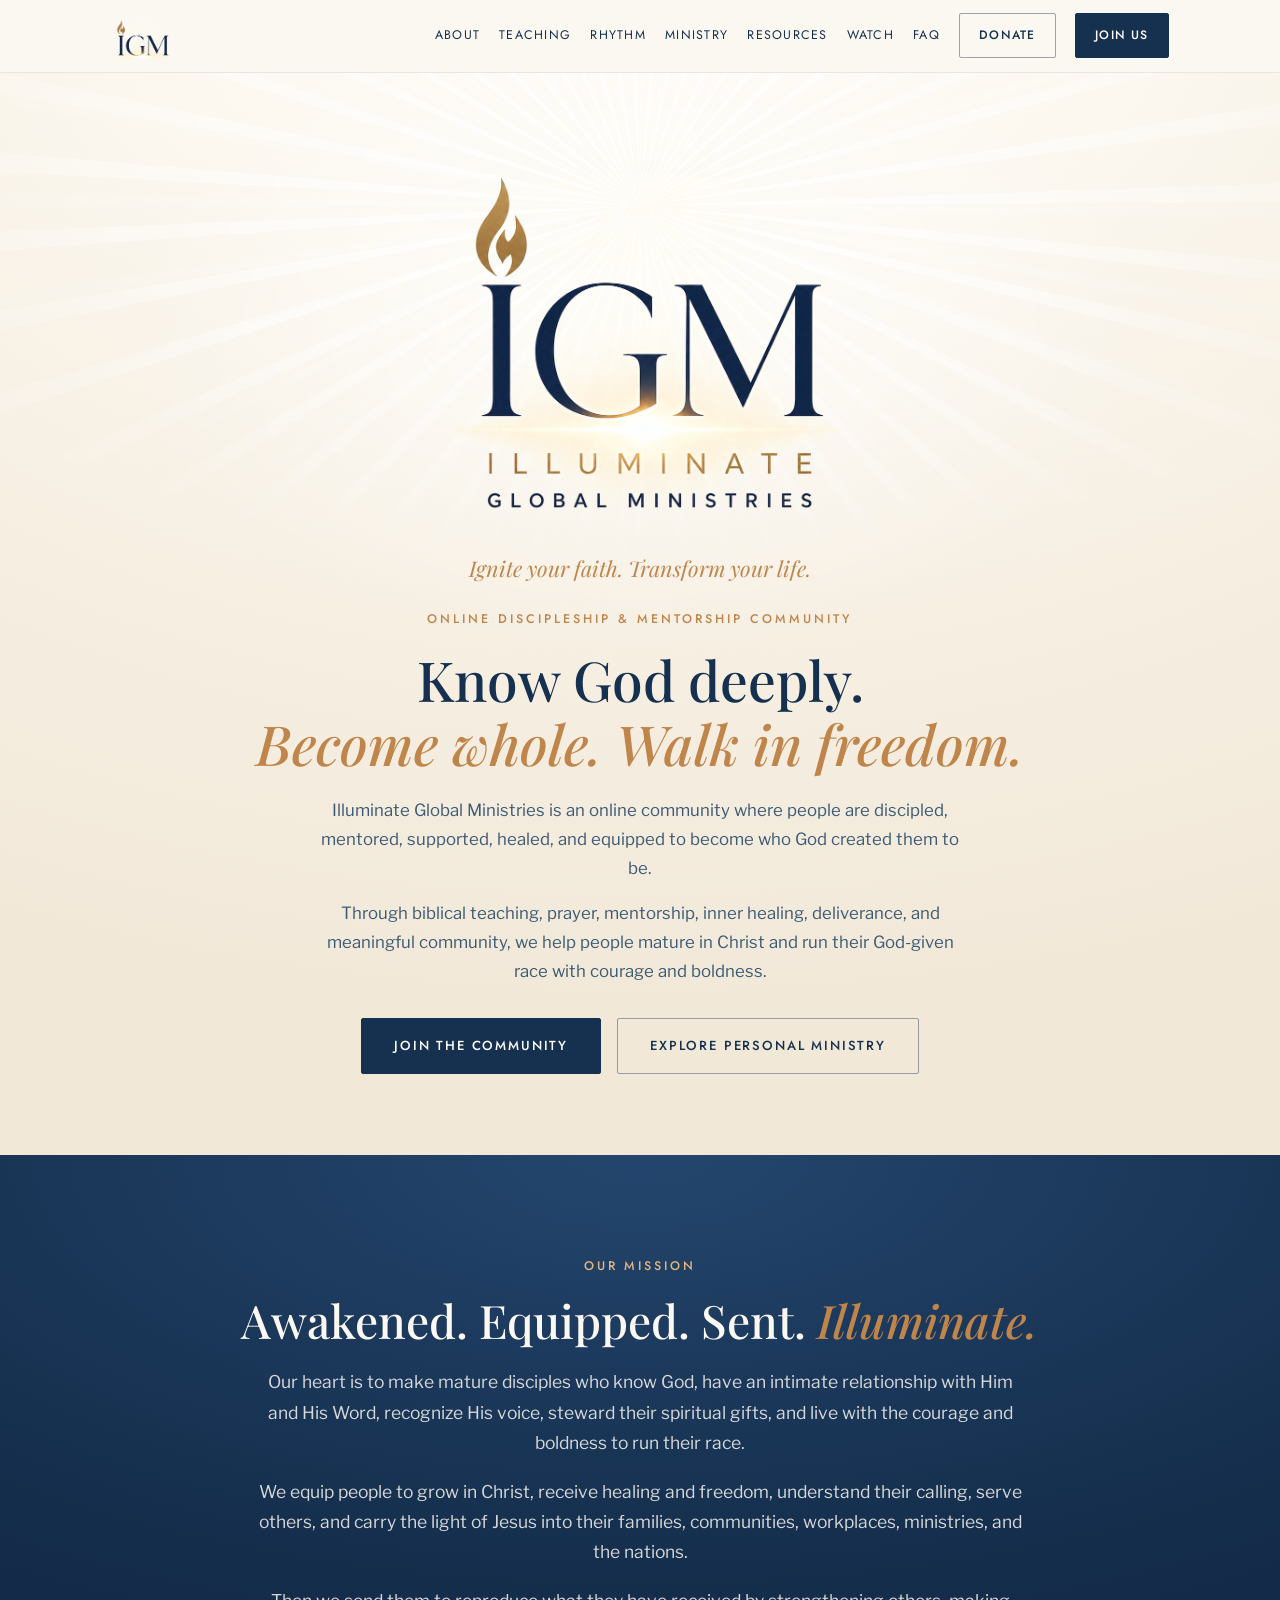
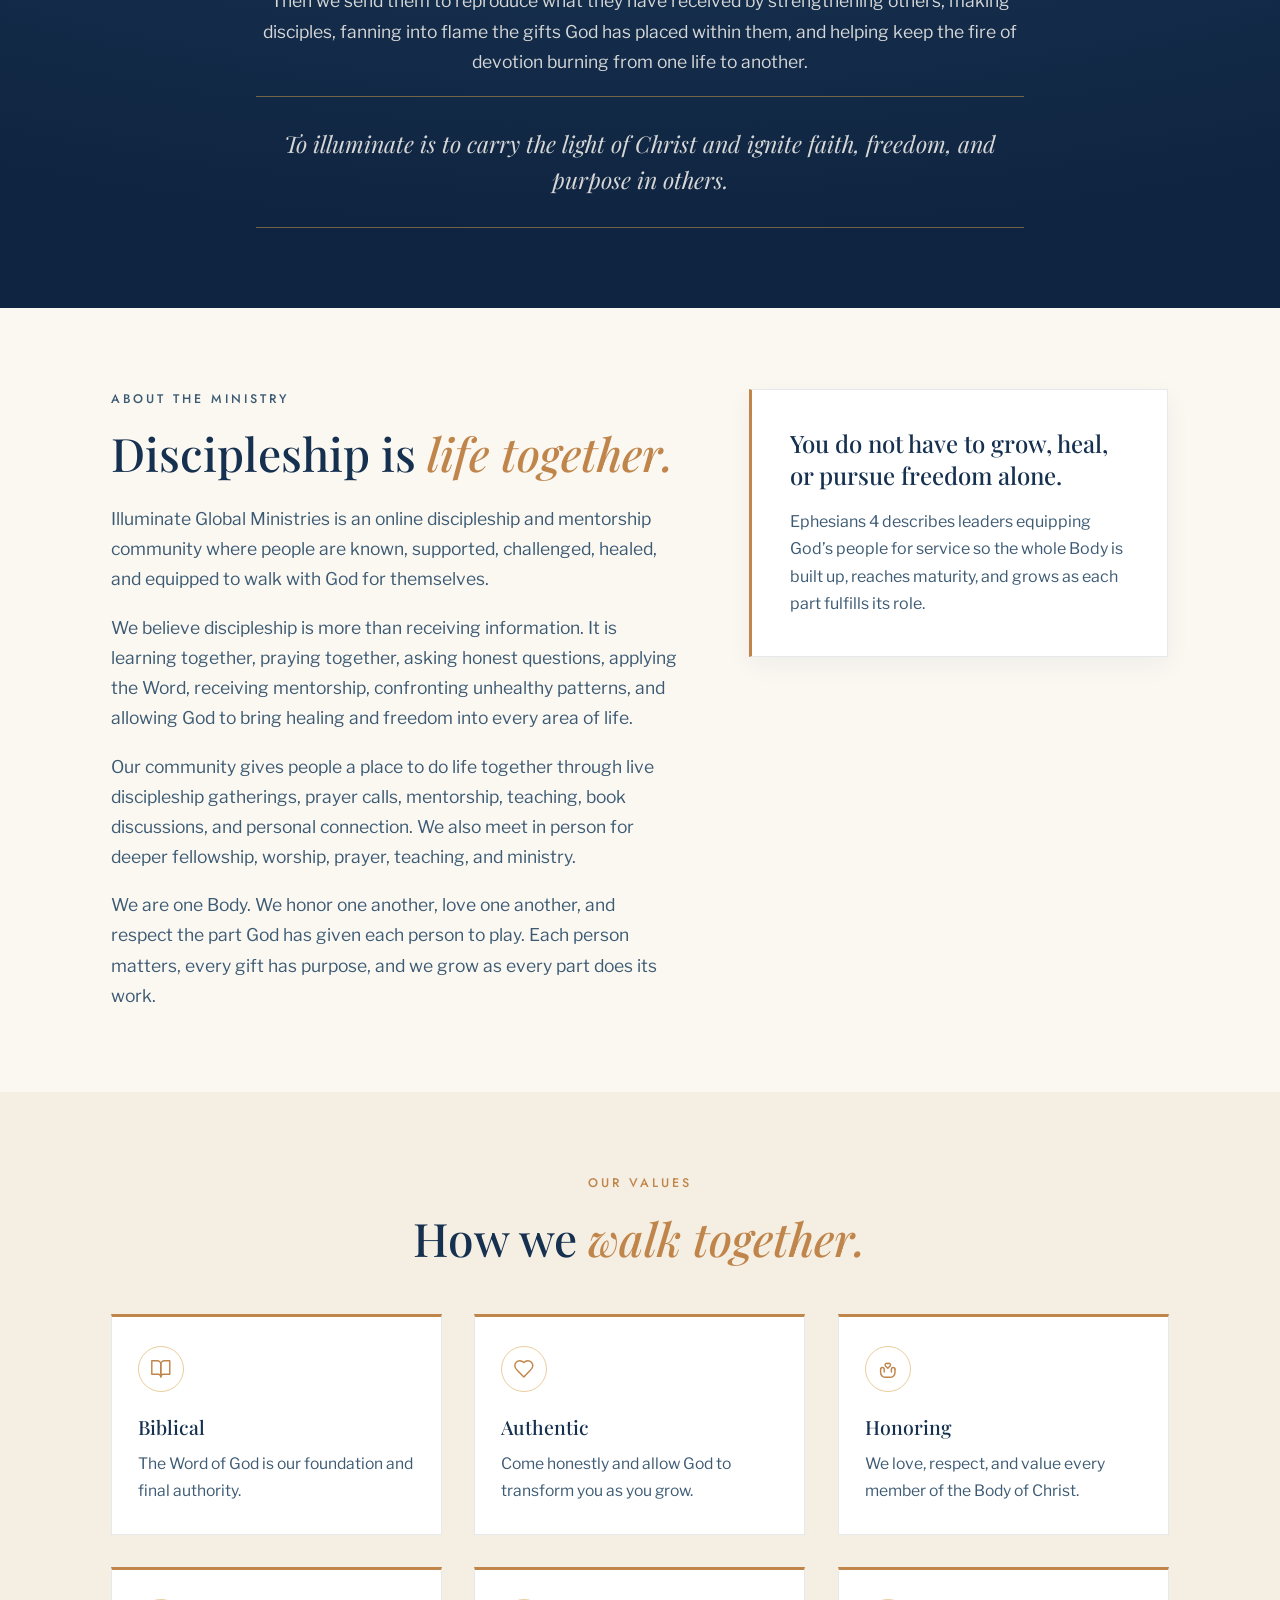
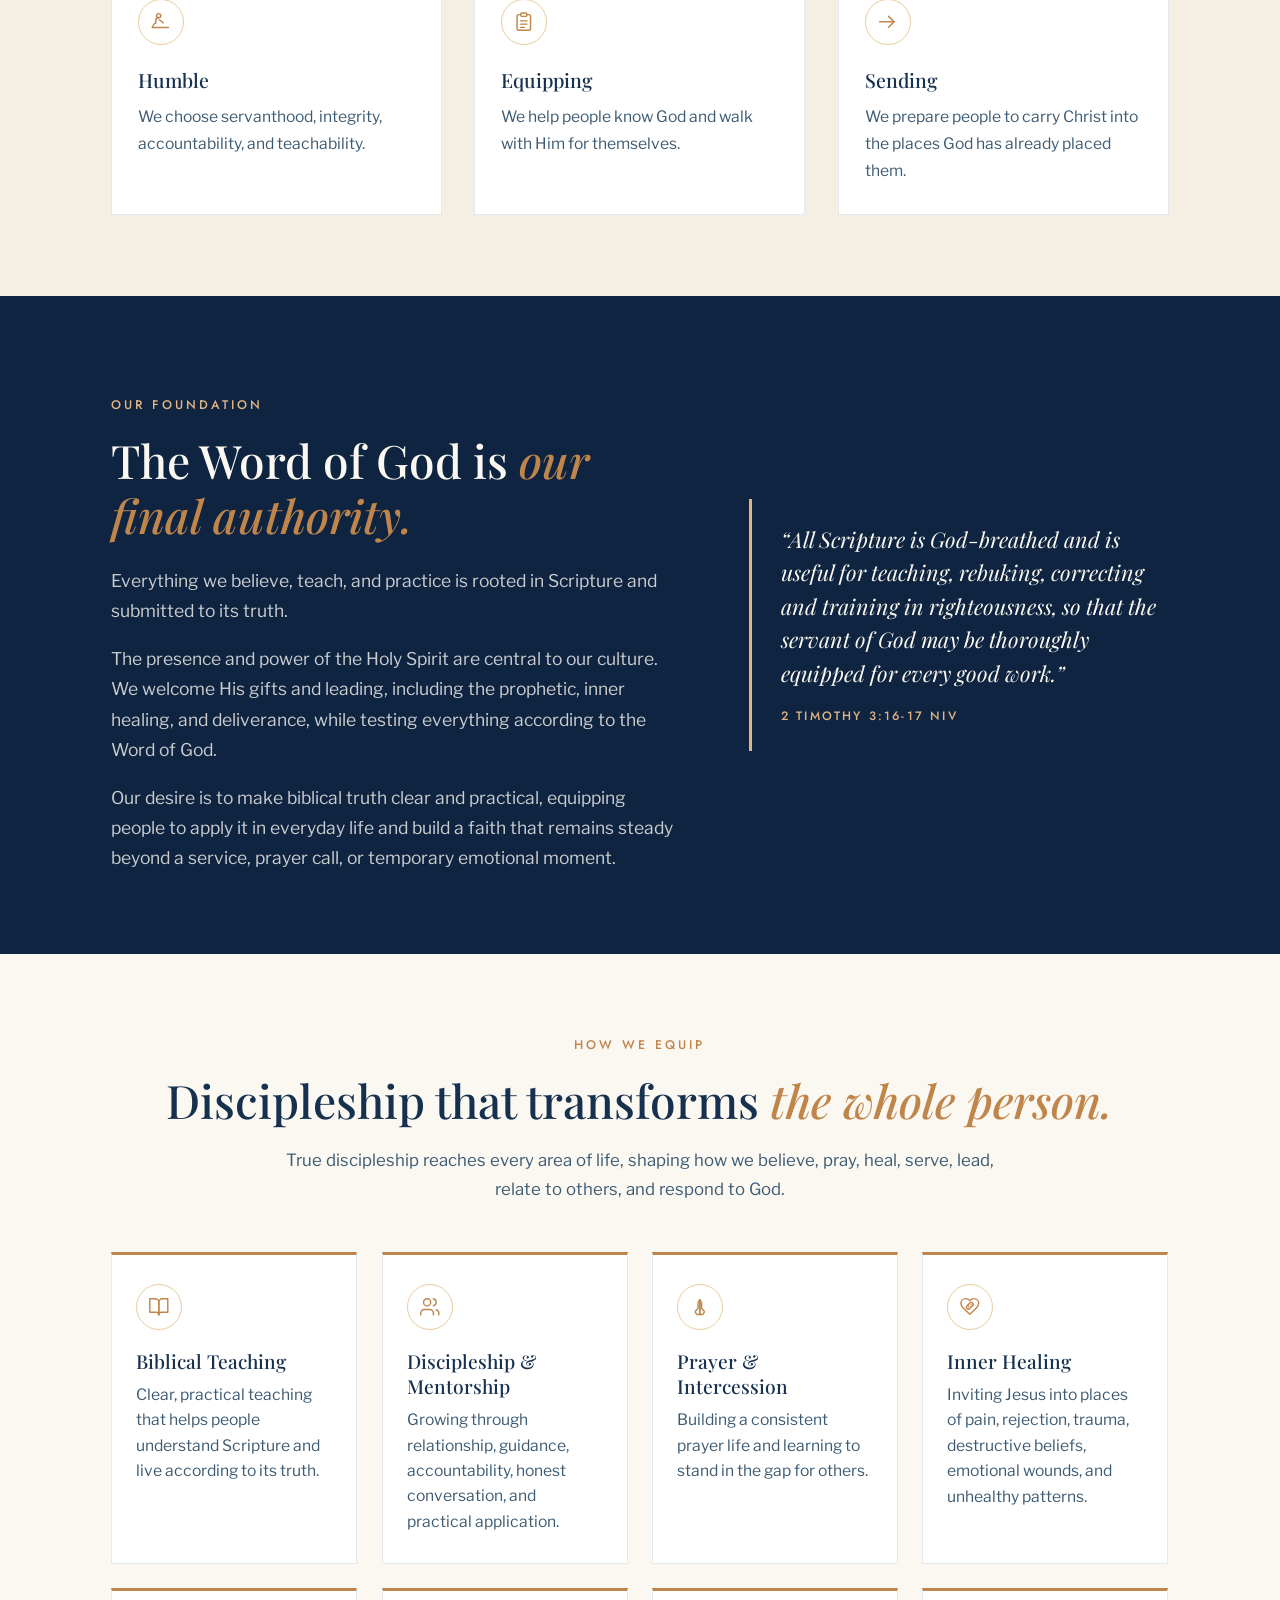
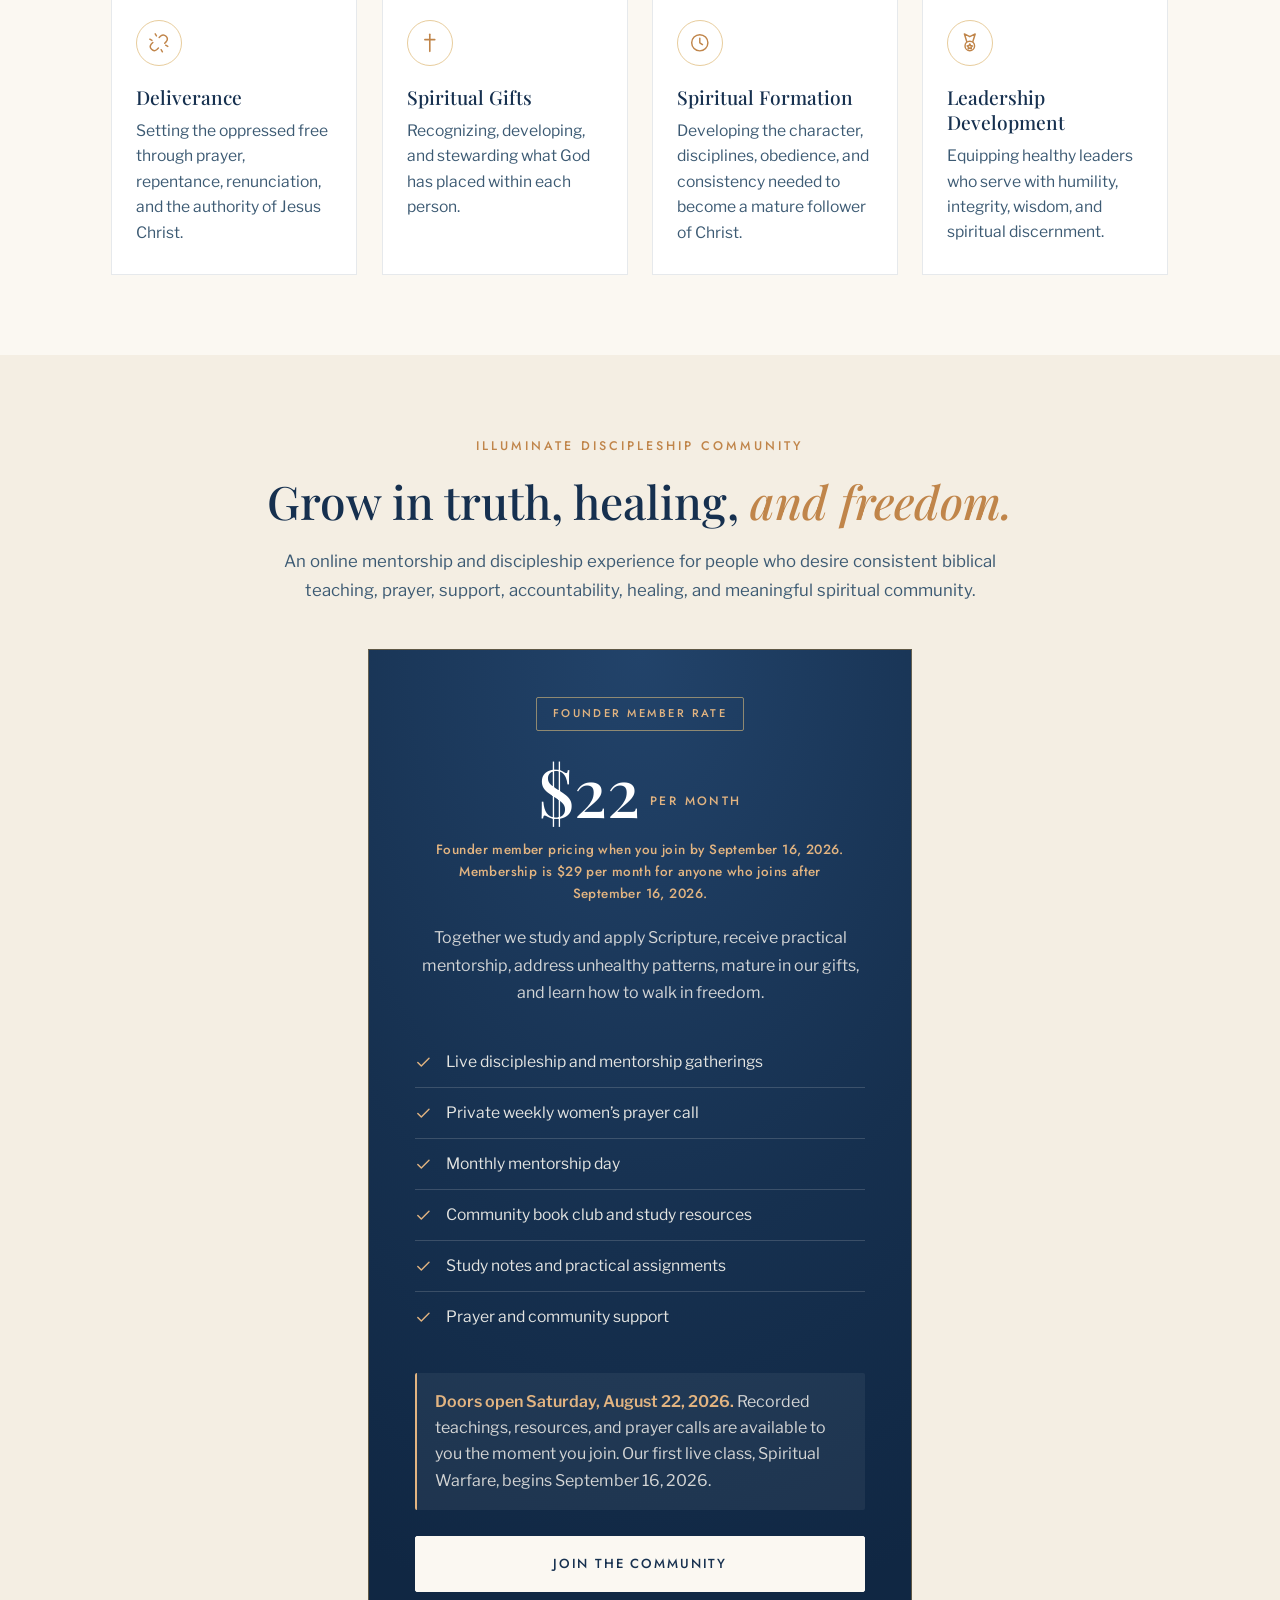
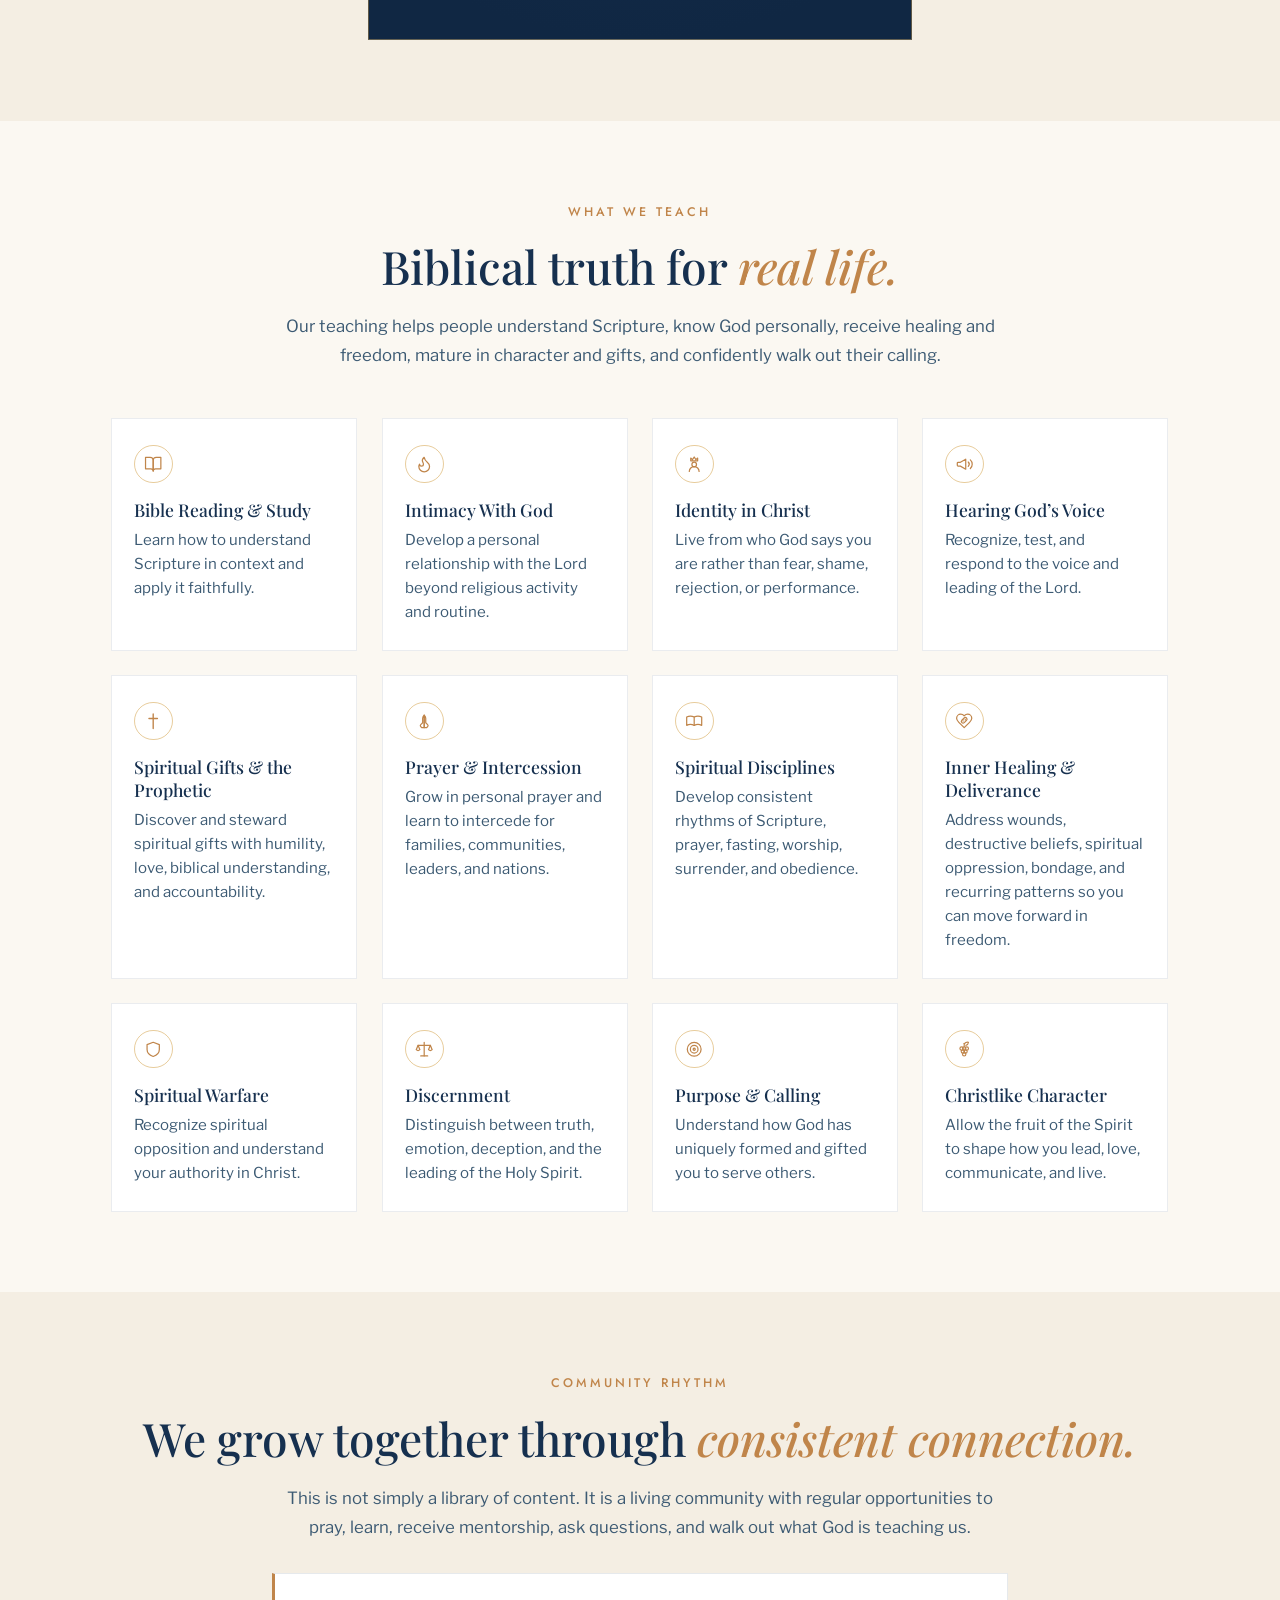
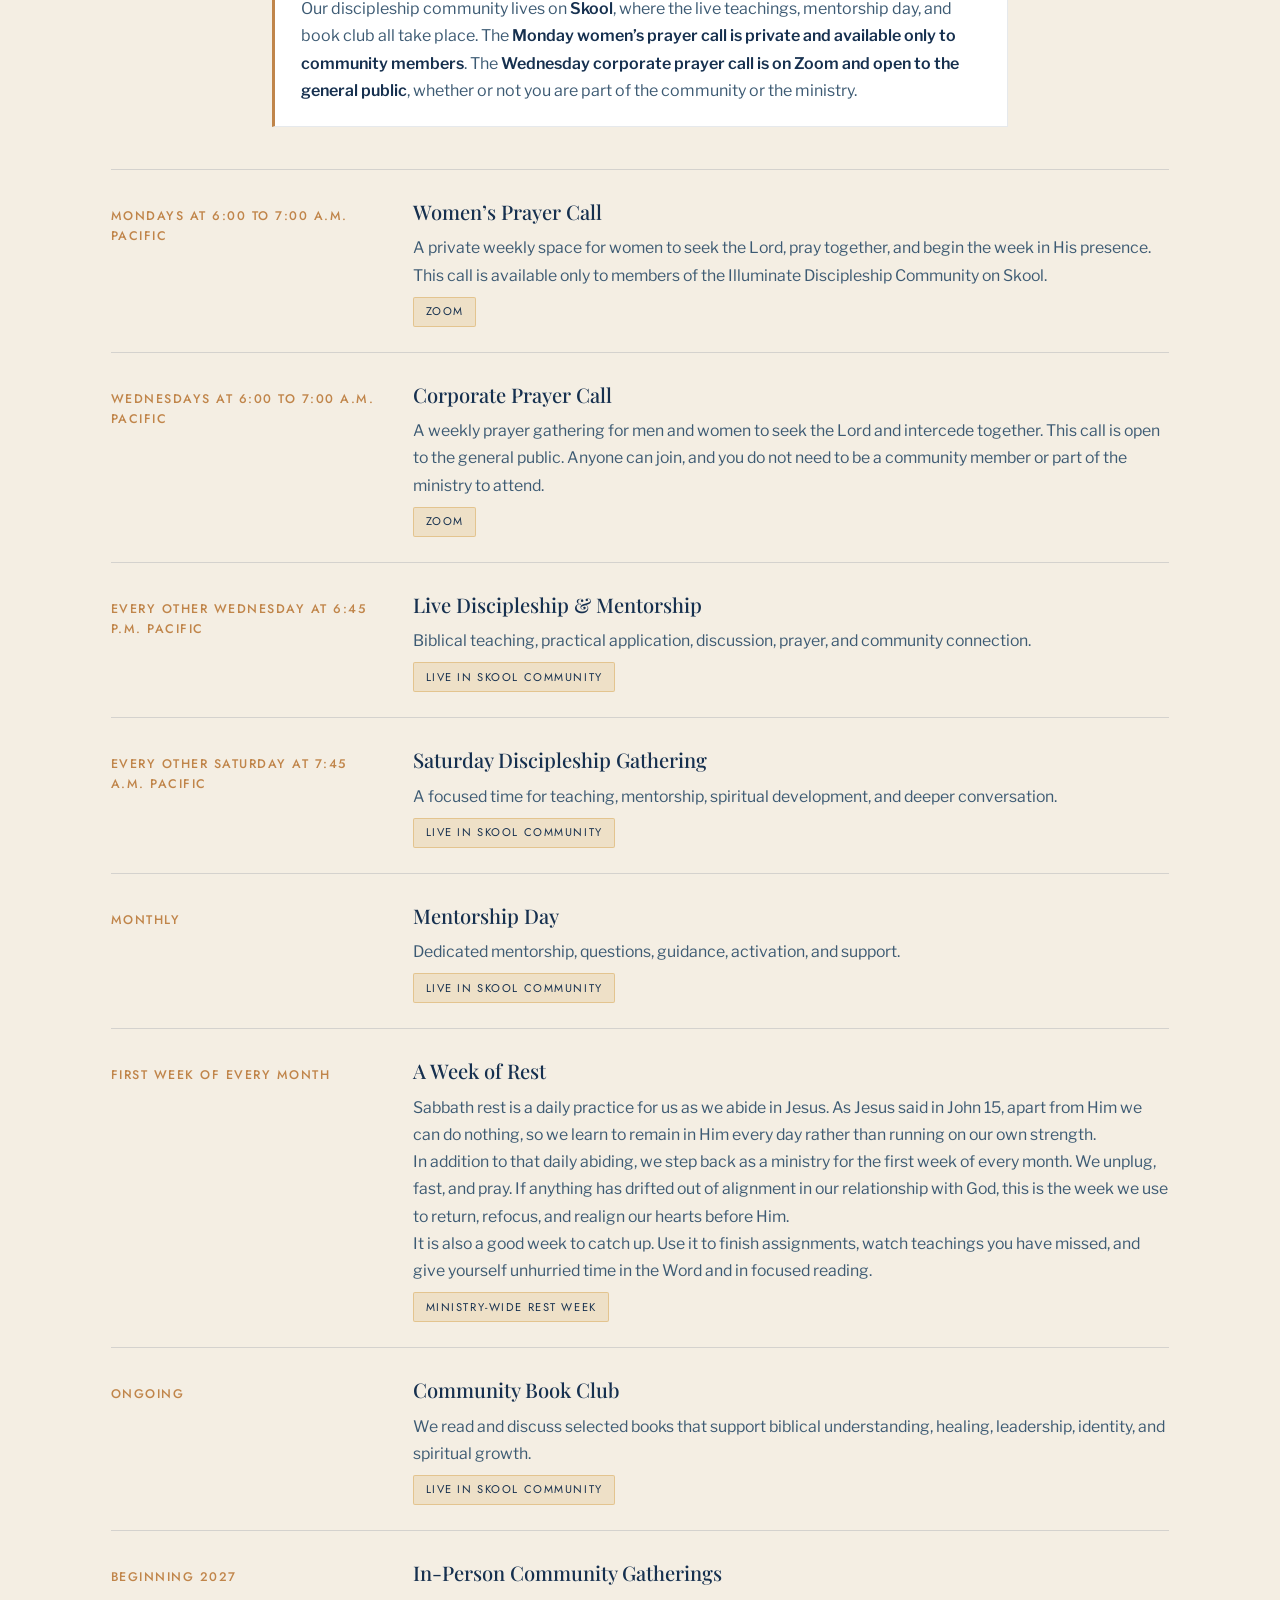
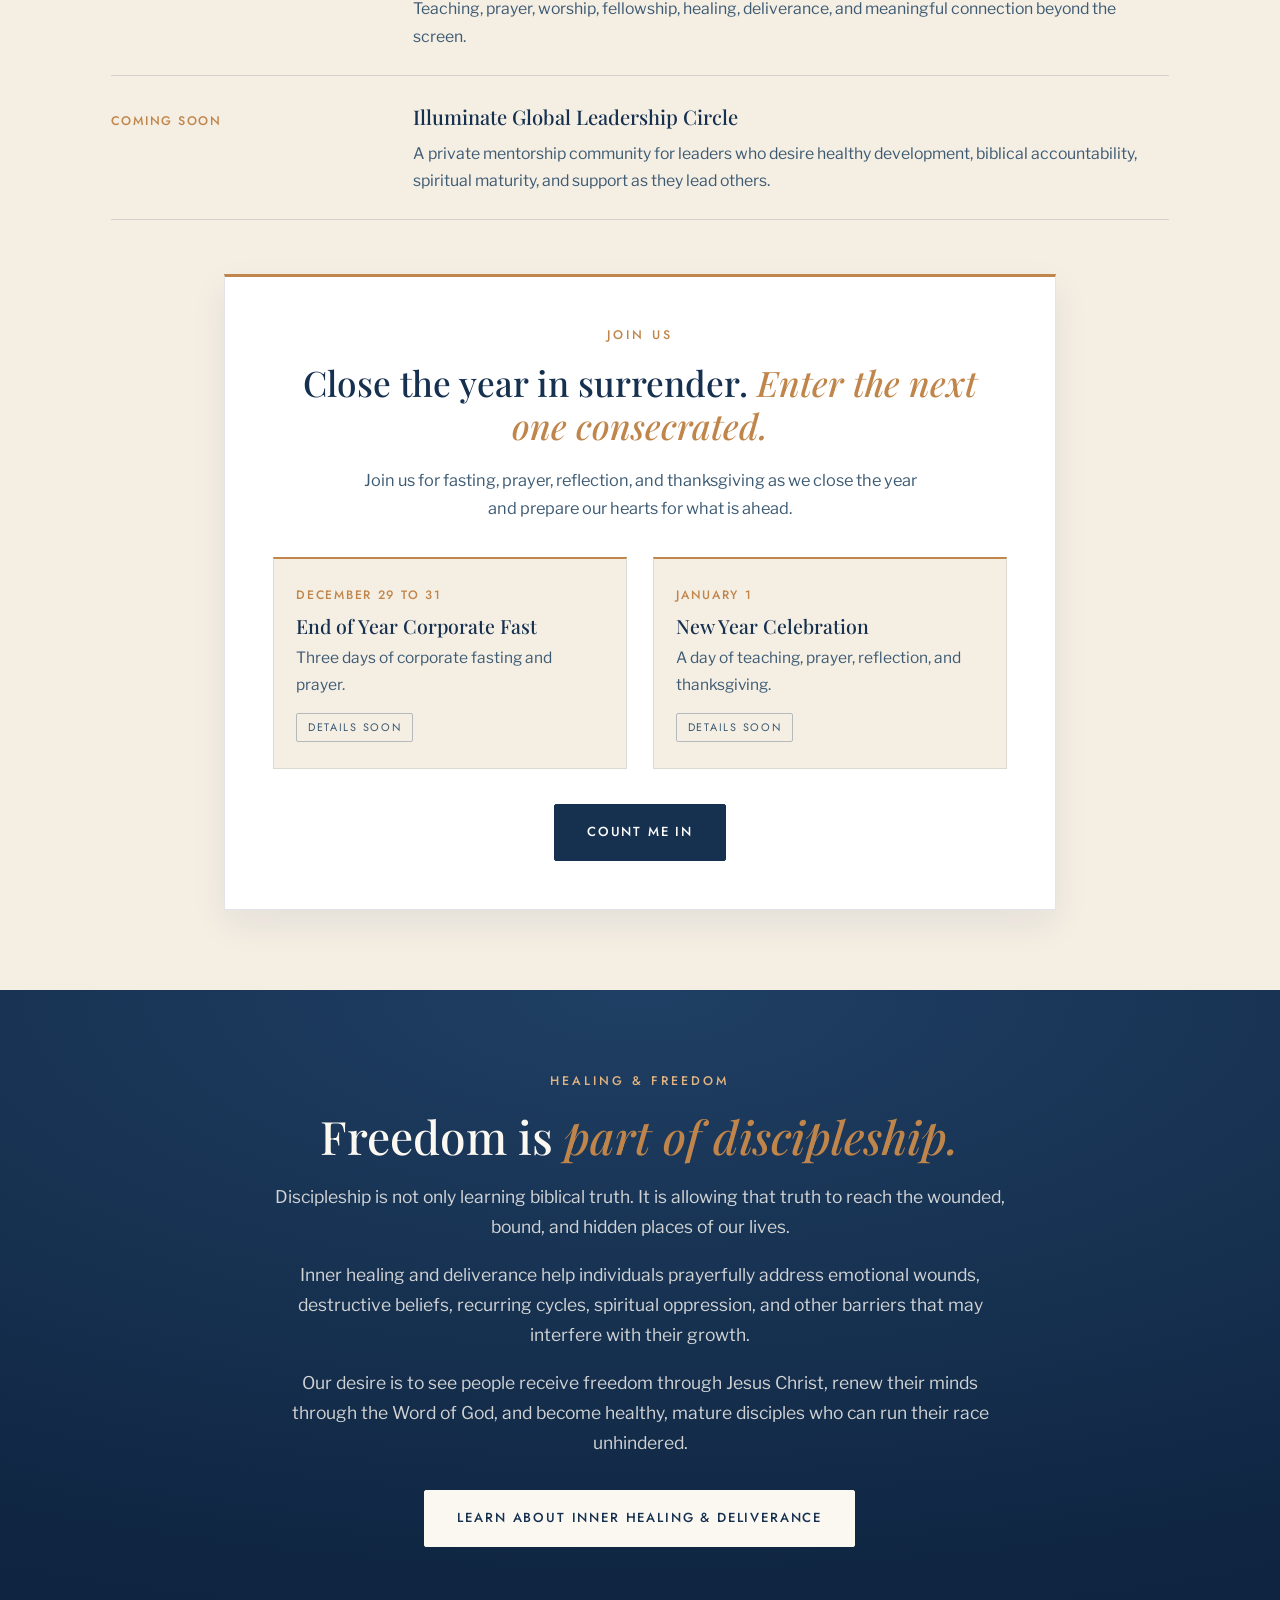
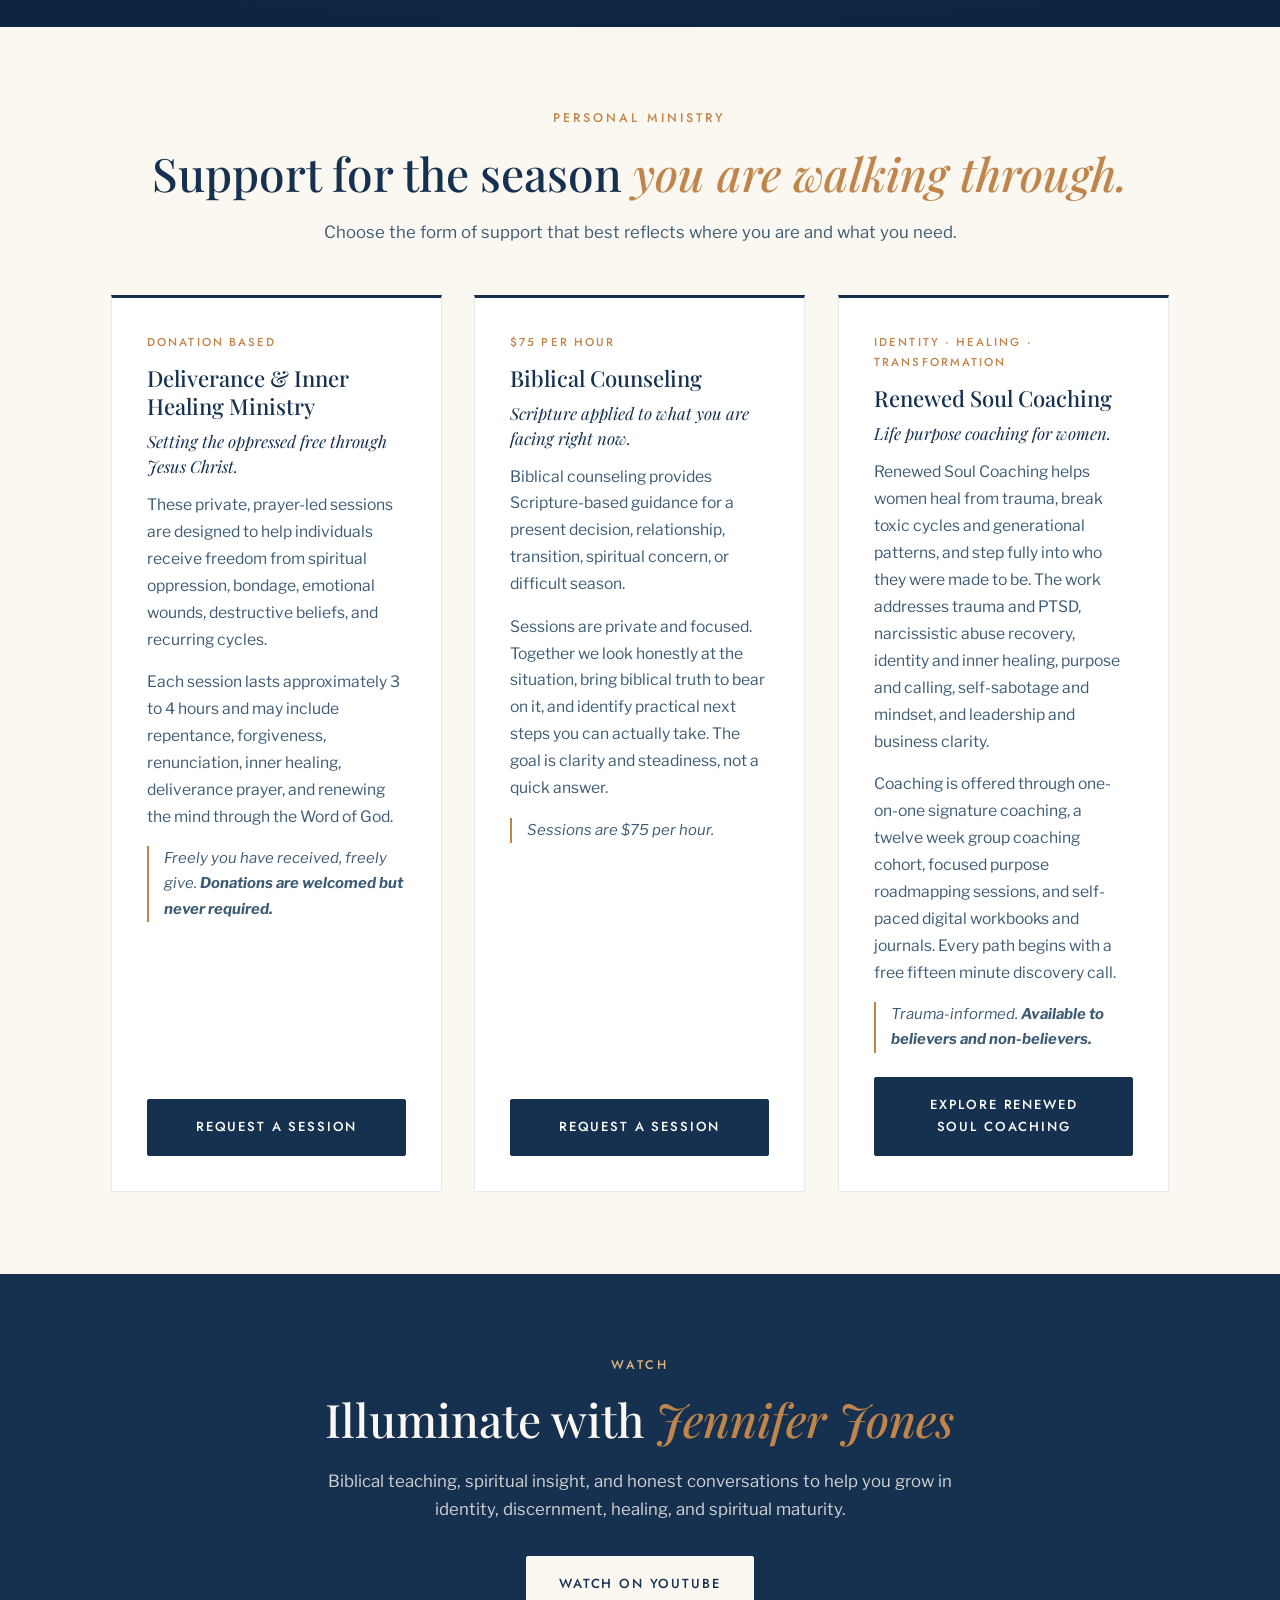
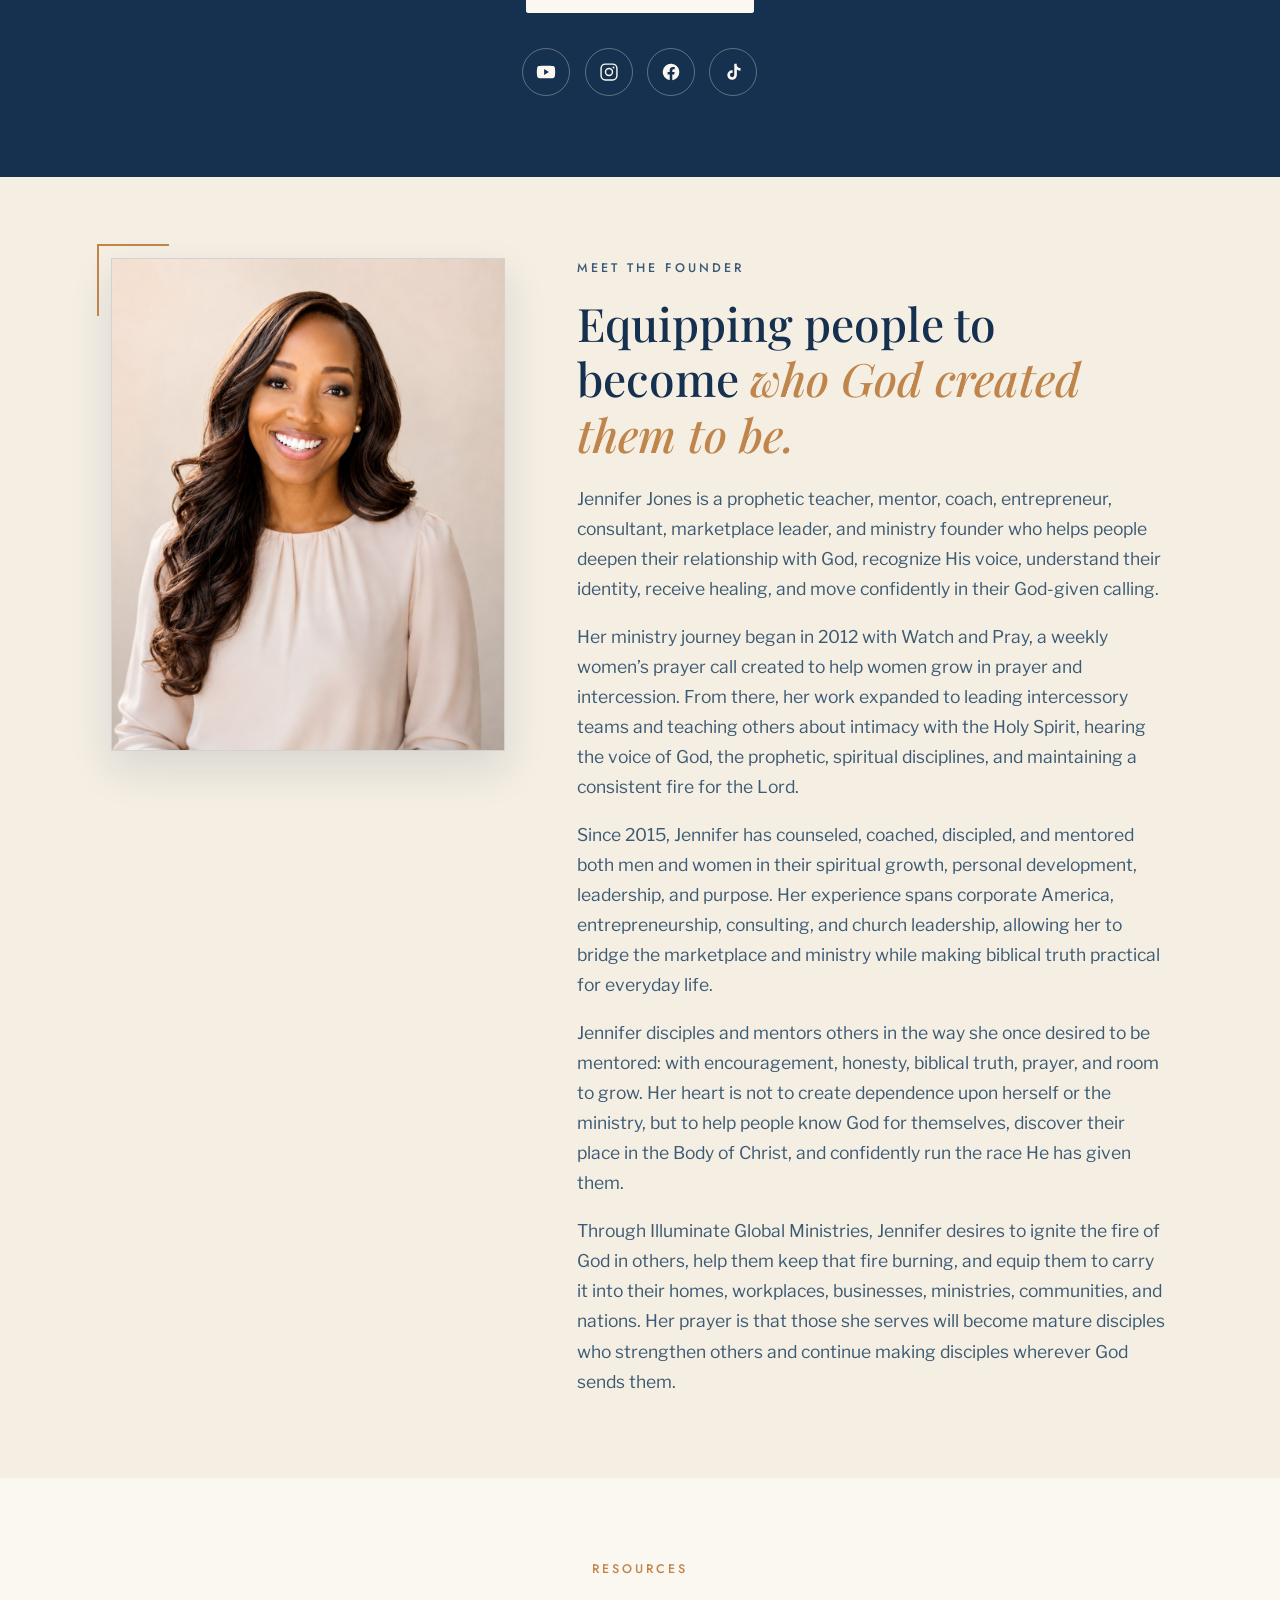
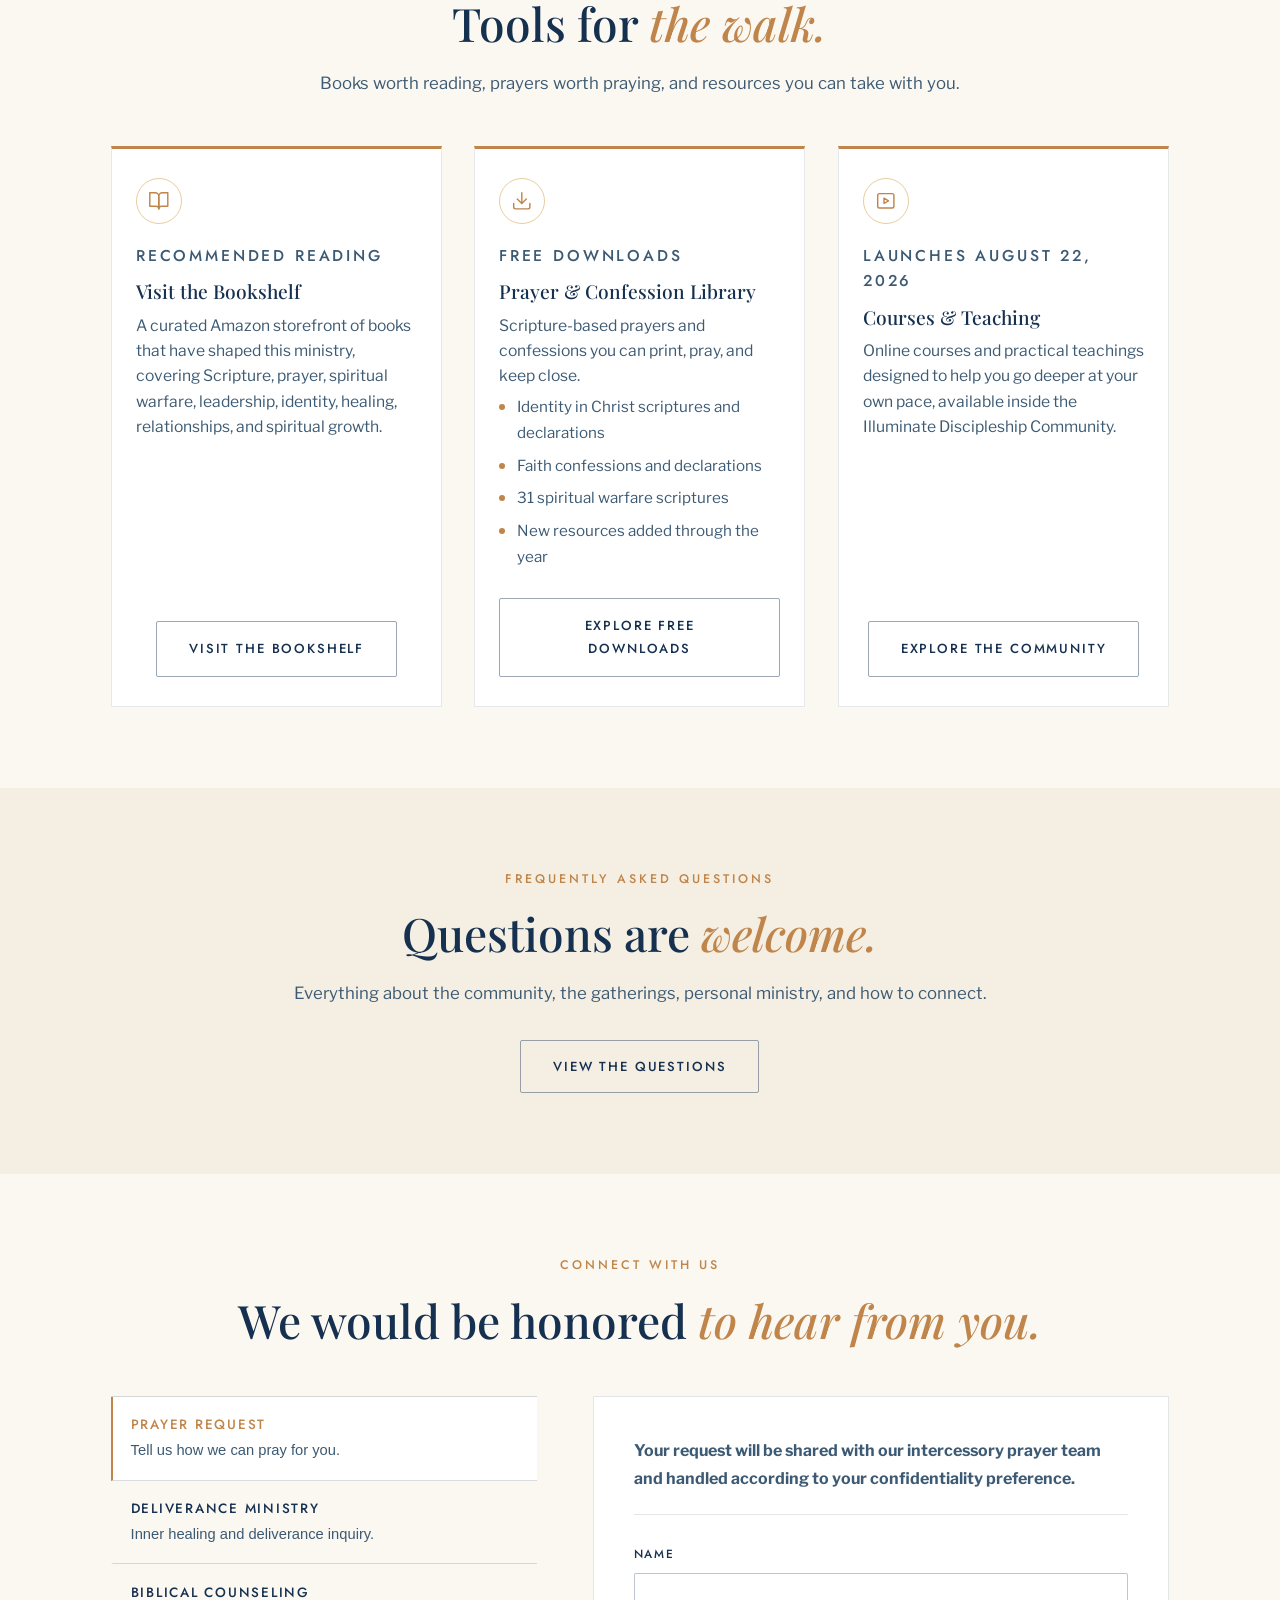
==== index.html @ de7f0d36 "Add files via upload" ====
<!DOCTYPE html>
<html lang="en">
<head>
<meta charset="utf-8">
<meta name="viewport" content="width=device-width, initial-scale=1">

<title>Illuminate Global Ministries | Online Discipleship, Mentorship &amp; Inner Healing</title>
<meta name="description" content="An online discipleship and mentorship community helping people know God intimately, become rooted in His Word, receive inner healing and freedom, and become who He created them to be.">
<meta name="author" content="Illuminate Global Ministries">
<link rel="canonical" href="https://igministries.com/">
<meta name="theme-color" content="#16304F">

<!-- how the link looks when shared on Facebook, Instagram, LinkedIn, iMessage -->
<meta property="og:type" content="website">
<meta property="og:site_name" content="Illuminate Global Ministries">
<meta property="og:url" content="https://igministries.com/">
<meta property="og:title" content="Illuminate Global Ministries">
<meta property="og:description" content="Know God deeply. Become whole. Walk in freedom. An online discipleship and mentorship community with biblical teaching, prayer, mentorship, inner healing, and deliverance.">
<meta property="og:image" content="https://igministries.com/assets/og-image.png">
<meta property="og:image:width" content="1200">
<meta property="og:image:height" content="630">
<meta property="og:image:alt" content="Illuminate Global Ministries">
<meta property="og:locale" content="en_US">

<!-- and on X / Twitter -->
<meta name="twitter:card" content="summary_large_image">
<meta name="twitter:title" content="Illuminate Global Ministries">
<meta name="twitter:description" content="Know God deeply. Become whole. Walk in freedom. An online discipleship and mentorship community.">
<meta name="twitter:image" content="https://igministries.com/assets/og-image.png">

<!-- browser tab and phone home screen icons -->
<link rel="icon" href="assets/favicon.png" sizes="32x32">
<link rel="icon" href="assets/favicon-512.png" sizes="512x512">
<link rel="apple-touch-icon" href="assets/apple-touch-icon.png">

<!-- what Google shows in search results -->
<script type="application/ld+json">
{
  "@context": "https://schema.org",
  "@type": "Organization",
  "name": "Illuminate Global Ministries",
  "alternateName": "IGM",
  "url": "https://igministries.com/",
  "logo": "https://igministries.com/assets/og-image.png",
  "email": "info@igministries.com",
  "description": "An online discipleship and mentorship community helping people know God intimately, become rooted in His Word, receive inner healing and freedom, and become who He created them to be.",
  "founder": { "@type": "Person", "name": "Jennifer Jones" },
  "sameAs": [
    "https://youtube.com/@illuminatewithjenniferjones",
    "https://www.instagram.com/illuminate_with_jenniferjones",
    "https://www.facebook.com/illuminatewithjenniferjones",
    "https://www.tiktok.com/@illuminate_w_jenniferj"
  ]
}
</script>
<link rel="preconnect" href="https://fonts.googleapis.com">
<link rel="preconnect" href="https://fonts.gstatic.com" crossorigin>
<link href="https://fonts.googleapis.com/css2?family=Playfair+Display:ital,wght@0,500;0,600;1,500;1,600&family=Jost:wght@400;500&family=Libre+Franklin:ital,wght@0,300;0,400;0,500;0,600;1,400&display=swap" rel="stylesheet">
<link rel="stylesheet" href="styles.css">
</head>
<body>

<!-- ===================== ICON SPRITE ===================== -->
<svg width="0" height="0" style="position:absolute" aria-hidden="true" focusable="false">
  <defs>
    <g id="i-book" fill="none" stroke="currentColor" stroke-width="1.6" stroke-linecap="round" stroke-linejoin="round">
      <path d="M2 3h6a4 4 0 0 1 4 4v14a3 3 0 0 0-3-3H2z"/><path d="M22 3h-6a4 4 0 0 0-4 4v14a3 3 0 0 1 3-3h7z"/>
    </g>
    <g id="i-users" fill="none" stroke="currentColor" stroke-width="1.6" stroke-linecap="round" stroke-linejoin="round">
      <path d="M16 21v-2a4 4 0 0 0-4-4H6a4 4 0 0 0-4 4v2"/><circle cx="9" cy="7" r="4"/>
      <path d="M22 21v-2a4 4 0 0 0-3-3.87"/><path d="M16 3.13a4 4 0 0 1 0 7.75"/>
    </g>
    <g id="i-hands" fill="none" stroke="currentColor" stroke-width="1.6" stroke-linecap="round" stroke-linejoin="round">
      <path d="M11 22V9a2 2 0 0 0-4 0v5"/><path d="M13 22V9a2 2 0 0 1 4 0v5"/>
      <path d="M7 14l-2.2 2.2a2 2 0 0 0 0 2.83L7 21"/><path d="M17 14l2.2 2.2a2 2 0 0 1 0 2.83L17 21"/>
      <path d="M12 7V2"/>
    </g>
    <g id="i-heart" fill="none" stroke="currentColor" stroke-width="1.6" stroke-linecap="round" stroke-linejoin="round">
      <path d="M19 14c1.49-1.46 3-3.21 3-5.5A5.5 5.5 0 0 0 16.5 3c-1.76 0-3 .5-4.5 2-1.5-1.5-2.74-2-4.5-2A5.5 5.5 0 0 0 2 8.5c0 2.3 1.5 4.05 3 5.5l7 7Z"/>
    </g>
    <g id="i-shield" fill="none" stroke="currentColor" stroke-width="1.6" stroke-linecap="round" stroke-linejoin="round">
      <path d="M20 13c0 5-3.5 7.5-8 9-4.5-1.5-8-4-8-9V6l8-3 8 3Z"/><path d="m9 12 2 2 4-4"/>
    </g>
    <g id="i-spark" fill="none" stroke="currentColor" stroke-width="1.6" stroke-linecap="round" stroke-linejoin="round">
      <path d="m12 3 2.2 6.3L21 12l-6.8 2.7L12 21l-2.2-6.3L3 12l6.8-2.7z"/>
    </g>
    <g id="i-compass" fill="none" stroke="currentColor" stroke-width="1.6" stroke-linecap="round" stroke-linejoin="round">
      <circle cx="12" cy="12" r="9"/><path d="m16.2 7.8-2.1 6.4-6.4 2.1 2.1-6.4z"/>
    </g>
    <g id="i-flag" fill="none" stroke="currentColor" stroke-width="1.6" stroke-linecap="round" stroke-linejoin="round">
      <path d="M4 21V4"/><path d="M4 5h11l-1.5 3.5L15 12H4z"/>
    </g>
    <g id="i-flame" fill="none" stroke="currentColor" stroke-width="1.6" stroke-linecap="round" stroke-linejoin="round">
      <path d="M8.5 14.5A2.5 2.5 0 0 0 11 12c0-1.4-.5-2-1-3-1.1-2.1-.2-4 2-6 .5 2.5 2 4.9 4 6.5 2 1.6 3 3.5 3 5.5a7 7 0 1 1-14 0c0-1.2.4-2.3 1-3a2.5 2.5 0 0 0 2.5 2.5z"/>
    </g>
    <g id="i-ear" fill="none" stroke="currentColor" stroke-width="1.6" stroke-linecap="round" stroke-linejoin="round">
      <path d="M6 8.5a6 6 0 0 1 12 0c0 3-2 4-3 5.5-.8 1.2-.5 3-2.5 3a2.5 2.5 0 0 1-2.5-2.5"/>
      <path d="M9 9a3 3 0 1 1 5 2.2"/><path d="M6 15v4a2 2 0 0 0 2 2"/>
    </g>
    <g id="i-crown" fill="none" stroke="currentColor" stroke-width="1.6" stroke-linecap="round" stroke-linejoin="round">
      <path d="M3 7l3.5 4L12 4l5.5 7L21 7v11H3z"/>
    </g>
    <g id="i-user" fill="none" stroke="currentColor" stroke-width="1.6" stroke-linecap="round" stroke-linejoin="round">
      <circle cx="12" cy="8" r="4"/><path d="M4.5 21a7.5 7.5 0 0 1 15 0"/>
    </g>
    <g id="i-mic" fill="none" stroke="currentColor" stroke-width="1.6" stroke-linecap="round" stroke-linejoin="round">
      <rect x="9" y="2" width="6" height="11" rx="3"/><path d="M5 10v1a7 7 0 0 0 14 0v-1"/><path d="M12 19v3"/>
    </g>
    <g id="i-pray" fill="none" stroke="currentColor" stroke-width="1.6" stroke-linecap="round" stroke-linejoin="round">
      <path d="M12 4c-1.1 1.3-2 2.5-2 4v6l-2.5 2.5a1.8 1.8 0 0 0 0 2.5l1.5 1.5H12z"/>
      <path d="M12 4c1.1 1.3 2 2.5 2 4v6l2.5 2.5a1.8 1.8 0 0 1 0 2.5L15 20.5h-3z"/>
    </g>
    <g id="i-heart-bandage" fill="none" stroke="currentColor" stroke-width="1.6" stroke-linecap="round" stroke-linejoin="round">
      <path d="M19 13.5c1.4-1.4 2.9-3.1 2.9-5.3A5.4 5.4 0 0 0 16.5 2.9c-1.7 0-2.9.5-4.5 2-1.6-1.5-2.8-2-4.5-2A5.4 5.4 0 0 0 2.1 8.2c0 2.2 1.5 3.9 2.9 5.3L12 20.4z"/>
      <rect x="7.7" y="8.6" width="8.6" height="4.4" rx="2.2" transform="rotate(-45 12 10.8)"/>
      <path d="M10.6 10.1v0M13.4 11.5v0M10.6 11.9v0M13.4 9.7v0"/>
    </g>
    <g id="i-chain-break" fill="none" stroke="currentColor" stroke-width="1.6" stroke-linecap="round" stroke-linejoin="round">
      <path d="m18.6 12.4 1.7-1.7a4.4 4.4 0 0 0-6.2-6.2l-1.7 1.7"/>
      <path d="m5.4 11.6-1.7 1.7a4.4 4.4 0 0 0 6.2 6.2l1.7-1.7"/>
      <path d="m8 2 1.4 2.4M2 8l2.4 1.4M16 22l-1.4-2.4M22 16l-2.4-1.4"/>
    </g>
    <g id="i-cross" fill="none" stroke="currentColor" stroke-width="1.8" stroke-linecap="round" stroke-linejoin="round">
      <path d="M12 2.5v19"/><path d="M6.5 8.5h11"/>
    </g>
    <g id="i-medal" fill="none" stroke="currentColor" stroke-width="1.6" stroke-linecap="round" stroke-linejoin="round">
      <circle cx="12" cy="15.5" r="5.3"/>
      <path d="M8.6 10.6 6 2.2l6 3 6-3-2.6 8.4"/>
      <path d="m12 13.2.9 1.9 2 .3-1.5 1.4.4 2-1.8-1-1.8 1 .4-2L9.1 15.4l2-.3z"/>
    </g>
    <g id="i-crown-person" fill="none" stroke="currentColor" stroke-width="1.6" stroke-linecap="round" stroke-linejoin="round">
      <path d="M7.5 4 9.75 6 12 2.6 14.25 6 16.5 4v3.6h-9z"/>
      <circle cx="12" cy="12.4" r="3"/>
      <path d="M5.6 21.5a6.4 6.4 0 0 1 12.8 0"/>
    </g>
    <g id="i-megaphone" fill="none" stroke="currentColor" stroke-width="1.6" stroke-linecap="round" stroke-linejoin="round">
      <path d="M3 10.5v3a1 1 0 0 0 1 1h3l7 4V5.5l-7 4H4a1 1 0 0 0-1 1z"/>
      <path d="M17.3 9.2a4 4 0 0 1 0 5.6"/>
      <path d="M20 6.4a7.6 7.6 0 0 1 0 11.2"/>
    </g>
    <g id="i-open-book" fill="none" stroke="currentColor" stroke-width="1.6" stroke-linecap="round" stroke-linejoin="round">
      <path d="M2.2 6.6c3.1-1.6 6.6-1.6 9.8 0 3.2-1.6 6.7-1.6 9.8 0v10.8c-3.1-1.6-6.6-1.6-9.8 0-3.2-1.6-6.7-1.6-9.8 0z"/>
      <path d="M12 6.6v10.8"/>
    </g>
    <g id="i-shield-plain" fill="none" stroke="currentColor" stroke-width="1.6" stroke-linecap="round" stroke-linejoin="round">
      <path d="M20 12.5c0 5-3.5 7.5-8 9-4.5-1.5-8-4-8-9V6l8-3 8 3z"/>
    </g>
    <g id="i-scales" fill="none" stroke="currentColor" stroke-width="1.6" stroke-linecap="round" stroke-linejoin="round">
      <path d="M12 3.2v17.6"/><path d="M7.5 20.8h9"/><path d="M4 7h16"/>
      <path d="M4 7 1.6 12.6a3.4 3.4 0 0 0 4.8 0z"/>
      <path d="M20 7l2.4 5.6a3.4 3.4 0 0 1-4.8 0z"/>
    </g>
    <g id="i-target" fill="none" stroke="currentColor" stroke-width="1.6" stroke-linecap="round" stroke-linejoin="round">
      <circle cx="12" cy="12" r="9"/><circle cx="12" cy="12" r="5"/><circle cx="12" cy="12" r="1.4"/>
    </g>
    <g id="i-grapes" fill="none" stroke="currentColor" stroke-width="1.5" stroke-linecap="round" stroke-linejoin="round">
      <path d="M12 8.6V4.4"/>
      <path d="M12.2 5c1.4-1.8 3.4-2.4 5.4-2-.2 2-1.4 3.6-3.4 4"/>
      <circle cx="8.6" cy="11.2" r="2.2"/><circle cx="15.4" cy="11.2" r="2.2"/>
      <circle cx="12" cy="11.2" r="2.2"/>
      <circle cx="10.3" cy="15" r="2.2"/><circle cx="13.7" cy="15" r="2.2"/>
      <circle cx="12" cy="18.7" r="2.2"/>
    </g>
    <g id="i-hands-heart" fill="none" stroke="currentColor" stroke-width="1.6" stroke-linecap="round" stroke-linejoin="round">
      <path d="M12 11.4 9.4 8.9a1.85 1.85 0 0 1 2.6-2.6 1.85 1.85 0 0 1 2.6 2.6z"/>
      <path d="M4 12.5a2 2 0 0 1 4 0v3"/><path d="M20 12.5a2 2 0 0 0-4 0v3"/>
      <path d="M4 12.5V16a5.5 5.5 0 0 0 5.5 5.5h5A5.5 5.5 0 0 0 20 16v-3.5"/>
    </g>
    <g id="i-kneel" fill="none" stroke="currentColor" stroke-width="1.6" stroke-linecap="round" stroke-linejoin="round">
      <circle cx="9.6" cy="5.2" r="2.3"/>
      <path d="M9.6 7.5c-1.8 0-3.2 1.4-3.2 3.2v2.6"/>
      <path d="M10.2 9.9c1.8.5 3.3 1.7 4.3 3.3"/>
      <path d="M6.4 13.3c-2.1 1-3.5 2.8-4 5h18"/>
    </g>
    <g id="i-clipboard" fill="none" stroke="currentColor" stroke-width="1.6" stroke-linecap="round" stroke-linejoin="round">
      <path d="M8.6 4H6.5a2 2 0 0 0-2 2v13.5a2 2 0 0 0 2 2h11a2 2 0 0 0 2-2V6a2 2 0 0 0-2-2h-2.1"/>
      <rect x="8.6" y="2.2" width="6.8" height="3.8" rx="1.2"/>
      <path d="M8.5 11h7M8.5 14.6h7M8.5 18.2h4"/>
    </g>
    <g id="i-arrow" fill="none" stroke="currentColor" stroke-width="1.7" stroke-linecap="round" stroke-linejoin="round">
      <path d="M3 12h16"/><path d="m13 6 6 6-6 6"/>
    </g>
    <g id="i-sun" fill="none" stroke="currentColor" stroke-width="1.6" stroke-linecap="round" stroke-linejoin="round">
      <circle cx="12" cy="12" r="4"/><path d="M12 2v2M12 20v2M4.9 4.9l1.4 1.4M17.7 17.7l1.4 1.4M2 12h2M20 12h2M4.9 19.1l1.4-1.4M17.7 6.3l1.4-1.4"/>
    </g>
    <g id="i-clock" fill="none" stroke="currentColor" stroke-width="1.6" stroke-linecap="round" stroke-linejoin="round">
      <circle cx="12" cy="12" r="9"/><path d="M12 7v5l3 2"/>
    </g>
    <g id="i-eye" fill="none" stroke="currentColor" stroke-width="1.6" stroke-linecap="round" stroke-linejoin="round">
      <path d="M2 12s3.6-6.5 10-6.5S22 12 22 12s-3.6 6.5-10 6.5S2 12 2 12z"/><circle cx="12" cy="12" r="2.8"/>
    </g>
    <g id="i-leaf" fill="none" stroke="currentColor" stroke-width="1.6" stroke-linecap="round" stroke-linejoin="round">
      <path d="M11 20A7 7 0 0 1 4 13c0-6 6-10 16-10 0 10-4 16-10 16z"/><path d="M4 21c2-6 5-9 9-11"/>
    </g>
    <g id="i-hand" fill="none" stroke="currentColor" stroke-width="1.6" stroke-linecap="round" stroke-linejoin="round">
      <path d="M18 11V6.5a1.75 1.75 0 0 0-3.5 0"/><path d="M14.5 10V4.5a1.75 1.75 0 0 0-3.5 0V10"/>
      <path d="M11 10.5V6a1.75 1.75 0 0 0-3.5 0v8"/>
      <path d="M18 8.5a1.75 1.75 0 0 1 3.5 0V14a8 8 0 0 1-8 8h-1.5c-2.5 0-4-.8-5.3-2.1l-3-3a1.8 1.8 0 0 1 2.5-2.5L7.5 16"/>
    </g>
    <g id="i-download" fill="none" stroke="currentColor" stroke-width="1.6" stroke-linecap="round" stroke-linejoin="round">
      <path d="M21 15v4a2 2 0 0 1-2 2H5a2 2 0 0 1-2-2v-4"/><path d="m7 10 5 5 5-5"/><path d="M12 15V3"/>
    </g>
    <g id="i-play-square" fill="none" stroke="currentColor" stroke-width="1.6" stroke-linecap="round" stroke-linejoin="round">
      <rect x="3" y="4" width="18" height="16" rx="2"/><path d="m10 9 5 3-5 3z"/>
    </g>
    <g id="i-send" fill="none" stroke="currentColor" stroke-width="1.6" stroke-linecap="round" stroke-linejoin="round">
      <path d="m22 2-7 20-4-9-9-4z"/><path d="M22 2 11 13"/>
    </g>
    <g id="i-check" fill="none" stroke="currentColor" stroke-width="2" stroke-linecap="round" stroke-linejoin="round">
      <path d="m4 12 5 5L20 6"/>
    </g>
    <path id="i-play" d="M8 5v14l11-7z" fill="currentColor"/>
    <path id="i-youtube" fill="currentColor" d="M23 12s0-3.6-.46-5.27a2.6 2.6 0 0 0-1.83-1.84C19.05 4.4 12 4.4 12 4.4s-7.05 0-8.71.49A2.6 2.6 0 0 0 1.46 6.73 27.4 27.4 0 0 0 1 12a27.4 27.4 0 0 0 .46 5.27 2.6 2.6 0 0 0 1.83 1.84c1.66.49 8.71.49 8.71.49s7.05 0 8.71-.49a2.6 2.6 0 0 0 1.83-1.84C23 15.6 23 12 23 12zM9.75 15.5v-7l5.75 3.5z"/>
    <g id="i-instagram" fill="none" stroke="currentColor" stroke-width="1.7" stroke-linecap="round" stroke-linejoin="round">
      <rect x="2.5" y="2.5" width="19" height="19" rx="5.2"/><circle cx="12" cy="12" r="4.2"/><circle cx="17.4" cy="6.6" r="1.1" fill="currentColor" stroke="none"/>
    </g>
    <path id="i-facebook" fill="currentColor" d="M22 12a10 10 0 1 0-11.56 9.88v-6.99H7.9V12h2.54V9.8c0-2.5 1.49-3.89 3.77-3.89 1.09 0 2.24.2 2.24.2v2.46h-1.26c-1.24 0-1.63.77-1.63 1.56V12h2.78l-.45 2.89h-2.33v6.99A10 10 0 0 0 22 12z"/>
    <path id="i-tiktok" fill="currentColor" d="M16.6 2h-3.1v13.6a2.6 2.6 0 1 1-2.6-2.6c.24 0 .47.03.7.09v-3.15a5.9 5.9 0 0 0-.7-.04 5.75 5.75 0 1 0 5.75 5.75V8.9a7 7 0 0 0 4.35 1.5V7.25a4.05 4.05 0 0 1-4.4-5.25z"/>
  </defs>
</svg>

<!-- ===================== HEADER ===================== -->
<header class="site-header">
  <div class="header-inner">
    <a href="#top"><img class="nav-mark" src="assets/igm-mark.png" alt="Illuminate Global Ministries"></a>
    <button class="nav-toggle" id="navToggle" aria-expanded="false" aria-controls="navLinks">Menu</button>
    <nav class="nav-links" id="navLinks">
      <a href="#about">About</a>
      <a href="#teach">Teaching</a>
      <a href="#rhythm">Rhythm</a>
      <a href="#personal">Ministry</a>
      <a href="#resources">Resources</a>
      <a href="#watch">Watch</a>
      <a href="#faq">FAQ</a>
      <a class="btn btn-ghost" href="#give">Donate</a>
      <a class="btn btn-solid" href="#community">Join Us</a>
    </nav>
  </div>
</header>

<!-- ===================== HERO ===================== -->
<section class="hero" id="top">
  <div class="rays"></div>
  <div class="rays two"></div>
  <div class="glow"></div>

  <div class="wrap hero-inner">
    <img class="hero-logo" src="assets/igm-logo.png" alt="Illuminate Global Ministries">
    <p class="tagline">Ignite your faith. Transform your life.</p>
    <p class="eyebrow">Online Discipleship &amp; Mentorship Community</p>
    <h1>
      Know God deeply.
      <span class="line2">Become whole. Walk in freedom.</span>
    </h1>
    <p class="hero-lede">
      Illuminate Global Ministries is an online community where people are discipled, mentored,
      supported, healed, and equipped to become who God created them to be.
    </p>
    <p class="hero-lede">
      Through biblical teaching, prayer, mentorship, inner healing, deliverance, and meaningful
      community, we help people mature in Christ and run their God-given race with courage and boldness.
    </p>
    <div class="cta-row">
      <a class="btn btn-solid" href="https://www.skool.com/illuminate-global-ministries-8644/about" target="_blank" rel="noopener">Join the Community</a>
      <a class="btn btn-ghost" href="#personal">Explore Personal Ministry</a>
    </div>
  </div>
</section>

<!-- ===================== MISSION ===================== -->
<section class="mission" id="mission">
  <div class="wrap">
    <p class="eyebrow">Our Mission</p>
    <h2 class="section-title">Awakened. Equipped. Sent. <em>Illuminate.</em></h2>

    <p>
      Our heart is to make mature disciples who know God, have an intimate relationship with Him
      and His Word, recognize His voice, steward their spiritual gifts, and live with the courage
      and boldness to run their race.
    </p>
    <p>
      We equip people to grow in Christ, receive healing and freedom, understand their calling,
      serve others, and carry the light of Jesus into their families, communities, workplaces,
      ministries, and the nations.
    </p>
    <p>
      Then we send them to reproduce what they have received by strengthening others, making
      disciples, fanning into flame the gifts God has placed within them, and helping keep the
      fire of devotion burning from one life to another.
    </p>

    <p class="mission-pull">
      To illuminate is to carry the light of Christ and ignite faith, freedom, and purpose in others.
    </p>
  </div>
</section>

<!-- ===================== ABOUT ===================== -->
<section class="about" id="about">
  <div class="wrap">
    <div class="about-grid">
      <div class="about-body">
        <p class="eyebrow">About the Ministry</p>
        <h2 class="section-title">Discipleship is <em>life together.</em></h2>
        <p style="margin-top:1.4rem">
          Illuminate Global Ministries is an online discipleship and mentorship community where
          people are known, supported, challenged, healed, and equipped to walk with God for themselves.
        </p>
        <p>
          We believe discipleship is more than receiving information. It is learning together,
          praying together, asking honest questions, applying the Word, receiving mentorship,
          confronting unhealthy patterns, and allowing God to bring healing and freedom into
          every area of life.
        </p>
        <p>
          Our community gives people a place to do life together through live discipleship
          gatherings, prayer calls, mentorship, teaching, book discussions, and personal connection.
          We also meet in person for deeper fellowship, worship, prayer, teaching, and ministry.
        </p>
        <p>
          We are one Body. We honor one another, love one another, and respect the part God has
          given each person to play. Each person matters, every gift has purpose, and we grow as
          every part does its work.
        </p>
      </div>

      <aside class="about-card">
        <p class="big">You do not have to grow, heal, or pursue freedom alone.</p>
        <p>
          Ephesians 4 describes leaders equipping God&rsquo;s people for service so the whole Body is
          built up, reaches maturity, and grows as each part fulfills its role.
        </p>
      </aside>
    </div>
  </div>
</section>

<!-- ===================== VALUES ===================== -->
<section class="values" id="values">
  <div class="wrap">
    <div class="center">
      <p class="eyebrow">Our Values</p>
      <h2 class="section-title">How we <em>walk together.</em></h2>
    </div>

    <div class="grid-3">
      <article class="value">
        <span class="icon"><svg viewBox="0 0 24 24"><use href="#i-book"/></svg></span>
        <h3>Biblical</h3>
        <p>The Word of God is our foundation and final authority.</p>
      </article>
      <article class="value">
        <span class="icon"><svg viewBox="0 0 24 24"><use href="#i-heart"/></svg></span>
        <h3>Authentic</h3>
        <p>Come honestly and allow God to transform you as you grow.</p>
      </article>
      <article class="value">
        <span class="icon"><svg viewBox="0 0 24 24"><use href="#i-hands-heart"/></svg></span>
        <h3>Honoring</h3>
        <p>We love, respect, and value every member of the Body of Christ.</p>
      </article>
      <article class="value">
        <span class="icon"><svg viewBox="0 0 24 24"><use href="#i-kneel"/></svg></span>
        <h3>Humble</h3>
        <p>We choose servanthood, integrity, accountability, and teachability.</p>
      </article>
      <article class="value">
        <span class="icon"><svg viewBox="0 0 24 24"><use href="#i-clipboard"/></svg></span>
        <h3>Equipping</h3>
        <p>We help people know God and walk with Him for themselves.</p>
      </article>
      <article class="value">
        <span class="icon"><svg viewBox="0 0 24 24"><use href="#i-arrow"/></svg></span>
        <h3>Sending</h3>
        <p>We prepare people to carry Christ into the places God has already placed them.</p>
      </article>
    </div>
  </div>
</section>

<!-- ===================== FOUNDATION ===================== -->
<section class="foundation" id="foundation">
  <div class="wrap">
    <div class="foundation-grid">
      <div>
        <p class="eyebrow">Our Foundation</p>
        <h2 class="section-title">The Word of God is <em>our final authority.</em></h2>
        <p style="margin-top:1.4rem">
          Everything we believe, teach, and practice is rooted in Scripture and submitted to its truth.
        </p>
        <p>
          The presence and power of the Holy Spirit are central to our culture. We welcome His gifts
          and leading, including the prophetic, inner healing, and deliverance, while testing
          everything according to the Word of God.
        </p>
        <p>
          Our desire is to make biblical truth clear and practical, equipping people to apply it in
          everyday life and build a faith that remains steady beyond a service, prayer call, or
          temporary emotional moment.
        </p>
      </div>

      <div class="verse-block">
        <blockquote>
          &ldquo;All Scripture is God-breathed and is useful for teaching, rebuking, correcting and
          training in righteousness, so that the servant of God may be thoroughly equipped for
          every good work.&rdquo;
        </blockquote>
        <cite>2 Timothy 3:16-17 NIV</cite>
      </div>
    </div>
  </div>
</section>

<!-- ===================== HOW WE EQUIP ===================== -->
<section class="equip" id="equip">
  <div class="wrap">
    <div class="center">
      <p class="eyebrow">How We Equip</p>
      <h2 class="section-title">Discipleship that transforms <em>the whole person.</em></h2>
      <p class="section-lead">
        True discipleship reaches every area of life, shaping how we believe, pray, heal, serve,
        lead, relate to others, and respond to God.
      </p>
    </div>

    <div class="grid-4">
      <article class="card">
        <span class="icon"><svg viewBox="0 0 24 24"><use href="#i-book"/></svg></span>
        <h3>Biblical Teaching</h3>
        <p>Clear, practical teaching that helps people understand Scripture and live according to its truth.</p>
      </article>
      <article class="card">
        <span class="icon"><svg viewBox="0 0 24 24"><use href="#i-users"/></svg></span>
        <h3>Discipleship &amp; Mentorship</h3>
        <p>Growing through relationship, guidance, accountability, honest conversation, and practical application.</p>
      </article>
      <article class="card">
        <span class="icon"><svg viewBox="0 0 24 24"><use href="#i-pray"/></svg></span>
        <h3>Prayer &amp; Intercession</h3>
        <p>Building a consistent prayer life and learning to stand in the gap for others.</p>
      </article>
      <article class="card">
        <span class="icon"><svg viewBox="0 0 24 24"><use href="#i-heart-bandage"/></svg></span>
        <h3>Inner Healing</h3>
        <p>Inviting Jesus into places of pain, rejection, trauma, destructive beliefs, emotional wounds, and unhealthy patterns.</p>
      </article>
      <article class="card">
        <span class="icon"><svg viewBox="0 0 24 24"><use href="#i-chain-break"/></svg></span>
        <h3>Deliverance</h3>
        <p>Setting the oppressed free through prayer, repentance, renunciation, and the authority of Jesus Christ.</p>
      </article>
      <article class="card">
        <span class="icon"><svg viewBox="0 0 24 24"><use href="#i-cross"/></svg></span>
        <h3>Spiritual Gifts</h3>
        <p>Recognizing, developing, and stewarding what God has placed within each person.</p>
      </article>
      <article class="card">
        <span class="icon"><svg viewBox="0 0 24 24"><use href="#i-clock"/></svg></span>
        <h3>Spiritual Formation</h3>
        <p>Developing the character, disciplines, obedience, and consistency needed to become a mature follower of Christ.</p>
      </article>
      <article class="card">
        <span class="icon"><svg viewBox="0 0 24 24"><use href="#i-medal"/></svg></span>
        <h3>Leadership Development</h3>
        <p>Equipping healthy leaders who serve with humility, integrity, wisdom, and spiritual discernment.</p>
      </article>
    </div>
  </div>
</section>

<!-- ===================== COMMUNITY ===================== -->
<section class="community" id="community">
  <div class="wrap center">
    <p class="eyebrow">Illuminate Discipleship Community</p>
    <h2 class="section-title">Grow in truth, healing, <em>and freedom.</em></h2>
    <p class="section-lead">
      An online mentorship and discipleship experience for people who desire consistent biblical
      teaching, prayer, support, accountability, healing, and meaningful spiritual community.
    </p>

    <div class="price-card">
      <span class="pill">Founder Member Rate</span>
      <div class="price">$22<span class="per">Per Month</span></div>
      <p class="price-after">
        Founder member pricing when you join by September 16, 2026.
        Membership is $29 per month for anyone who joins after September 16, 2026.
      </p>
      <p>
        Together we study and apply Scripture, receive practical mentorship, address unhealthy
        patterns, mature in our gifts, and learn how to walk in freedom.
      </p>
      <ul class="price-list">
        <li><svg viewBox="0 0 24 24"><use href="#i-check"/></svg><span>Live discipleship and mentorship gatherings</span></li>
        <li><svg viewBox="0 0 24 24"><use href="#i-check"/></svg><span>Private weekly women&rsquo;s prayer call</span></li>
        <li><svg viewBox="0 0 24 24"><use href="#i-check"/></svg><span>Monthly mentorship day</span></li>
        <li><svg viewBox="0 0 24 24"><use href="#i-check"/></svg><span>Community book club and study resources</span></li>
        <li><svg viewBox="0 0 24 24"><use href="#i-check"/></svg><span>Study notes and practical assignments</span></li>
        <li><svg viewBox="0 0 24 24"><use href="#i-check"/></svg><span>Prayer and community support</span></li>
      </ul>
      <p class="price-note">
        <strong>Doors open Saturday, August 22, 2026.</strong> Recorded teachings, resources, and
        prayer calls are available to you the moment you join. Our first live class,
        Spiritual Warfare, begins September 16, 2026.
      </p>
      <a class="btn btn-light btn-block" id="skoolLink" href="https://www.skool.com/illuminate-global-ministries-8644/about" target="_blank" rel="noopener">Join the Community</a>
    </div>
  </div>
</section>

<!-- ===================== WHAT WE TEACH ===================== -->
<section class="teach" id="teach">
  <div class="wrap">
    <div class="center">
      <p class="eyebrow">What We Teach</p>
      <h2 class="section-title">Biblical truth for <em>real life.</em></h2>
      <p class="section-lead">
        Our teaching helps people understand Scripture, know God personally, receive healing and
        freedom, mature in character and gifts, and confidently walk out their calling.
      </p>
    </div>

    <div class="grid-4">
      <article class="topic">
        <span class="icon"><svg viewBox="0 0 24 24"><use href="#i-book"/></svg></span>
        <h3>Bible Reading &amp; Study</h3>
        <p>Learn how to understand Scripture in context and apply it faithfully.</p>
      </article>
      <article class="topic">
        <span class="icon"><svg viewBox="0 0 24 24"><use href="#i-flame"/></svg></span>
        <h3>Intimacy With God</h3>
        <p>Develop a personal relationship with the Lord beyond religious activity and routine.</p>
      </article>
      <article class="topic">
        <span class="icon"><svg viewBox="0 0 24 24"><use href="#i-crown-person"/></svg></span>
        <h3>Identity in Christ</h3>
        <p>Live from who God says you are rather than fear, shame, rejection, or performance.</p>
      </article>
      <article class="topic">
        <span class="icon"><svg viewBox="0 0 24 24"><use href="#i-megaphone"/></svg></span>
        <h3>Hearing God&rsquo;s Voice</h3>
        <p>Recognize, test, and respond to the voice and leading of the Lord.</p>
      </article>
      <article class="topic">
        <span class="icon"><svg viewBox="0 0 24 24"><use href="#i-cross"/></svg></span>
        <h3>Spiritual Gifts &amp; the Prophetic</h3>
        <p>Discover and steward spiritual gifts with humility, love, biblical understanding, and accountability.</p>
      </article>
      <article class="topic">
        <span class="icon"><svg viewBox="0 0 24 24"><use href="#i-pray"/></svg></span>
        <h3>Prayer &amp; Intercession</h3>
        <p>Grow in personal prayer and learn to intercede for families, communities, leaders, and nations.</p>
      </article>
      <article class="topic">
        <span class="icon"><svg viewBox="0 0 24 24"><use href="#i-open-book"/></svg></span>
        <h3>Spiritual Disciplines</h3>
        <p>Develop consistent rhythms of Scripture, prayer, fasting, worship, surrender, and obedience.</p>
      </article>
      <article class="topic">
        <span class="icon"><svg viewBox="0 0 24 24"><use href="#i-heart-bandage"/></svg></span>
        <h3>Inner Healing &amp; Deliverance</h3>
        <p>Address wounds, destructive beliefs, spiritual oppression, bondage, and recurring patterns so you can move forward in freedom.</p>
      </article>
      <article class="topic">
        <span class="icon"><svg viewBox="0 0 24 24"><use href="#i-shield-plain"/></svg></span>
        <h3>Spiritual Warfare</h3>
        <p>Recognize spiritual opposition and understand your authority in Christ.</p>
      </article>
      <article class="topic">
        <span class="icon"><svg viewBox="0 0 24 24"><use href="#i-scales"/></svg></span>
        <h3>Discernment</h3>
        <p>Distinguish between truth, emotion, deception, and the leading of the Holy Spirit.</p>
      </article>
      <article class="topic">
        <span class="icon"><svg viewBox="0 0 24 24"><use href="#i-target"/></svg></span>
        <h3>Purpose &amp; Calling</h3>
        <p>Understand how God has uniquely formed and gifted you to serve others.</p>
      </article>
      <article class="topic">
        <span class="icon"><svg viewBox="0 0 24 24"><use href="#i-grapes"/></svg></span>
        <h3>Christlike Character</h3>
        <p>Allow the fruit of the Spirit to shape how you lead, love, communicate, and live.</p>
      </article>
    </div>
  </div>
</section>

<!-- ===================== COMMUNITY RHYTHM ===================== -->
<section class="rhythm" id="rhythm">
  <div class="wrap">
    <div class="center">
      <p class="eyebrow">Community Rhythm</p>
      <h2 class="section-title">We grow together through <em>consistent connection.</em></h2>
      <p class="section-lead">
        This is not simply a library of content. It is a living community with regular opportunities
        to pray, learn, receive mentorship, ask questions, and walk out what God is teaching us.
      </p>
    </div>

    <p class="platform-note">
      Our discipleship community lives on <strong>Skool</strong>, where the live teachings,
      mentorship day, and book club all take place. The <strong>Monday women&rsquo;s prayer call is
      private and available only to community members</strong>. The <strong>Wednesday corporate
      prayer call is on Zoom and open to the general public</strong>, whether or not you are part
      of the community or the ministry.
    </p>

    <div class="schedule">
      <div class="slot">
        <div class="slot-when">Mondays at 6:00 to 7:00 a.m. Pacific</div>
        <div>
          <h3>Women&rsquo;s Prayer Call</h3>
          <p>A private weekly space for women to seek the Lord, pray together, and begin the week in His presence. This call is available only to members of the Illuminate Discipleship Community on Skool.</p>
          <span class="where">Zoom</span>
        </div>
      </div>

      <div class="slot">
        <div class="slot-when">Wednesdays at 6:00 to 7:00 a.m. Pacific</div>
        <div>
          <h3>Corporate Prayer Call</h3>
          <p>A weekly prayer gathering for men and women to seek the Lord and intercede together. This call is open to the general public. Anyone can join, and you do not need to be a community member or part of the ministry to attend.</p>
          <span class="where">Zoom</span>
        </div>
      </div>

      <div class="slot">
        <div class="slot-when">Every Other Wednesday at 6:45 p.m. Pacific</div>
        <div>
          <h3>Live Discipleship &amp; Mentorship</h3>
          <p>Biblical teaching, practical application, discussion, prayer, and community connection.</p>
          <span class="where">Live in Skool Community</span>
        </div>
      </div>

      <div class="slot">
        <div class="slot-when">Every Other Saturday at 7:45 a.m. Pacific</div>
        <div>
          <h3>Saturday Discipleship Gathering</h3>
          <p>A focused time for teaching, mentorship, spiritual development, and deeper conversation.</p>
          <span class="where">Live in Skool Community</span>
        </div>
      </div>

      <div class="slot">
        <div class="slot-when">Monthly</div>
        <div>
          <h3>Mentorship Day</h3>
          <p>Dedicated mentorship, questions, guidance, activation, and support.</p>
          <span class="where">Live in Skool Community</span>
        </div>
      </div>

      <div class="slot">
        <div class="slot-when">First Week of Every Month</div>
        <div>
          <h3>A Week of Rest</h3>
          <p>
            Sabbath rest is a daily practice for us as we abide in Jesus. As Jesus said in John 15,
            apart from Him we can do nothing, so we learn to remain in Him every day rather than
            running on our own strength.
          </p>
          <p>
            In addition to that daily abiding, we step back as a ministry for the first week of
            every month. We unplug, fast, and pray. If anything has drifted out of alignment in our
            relationship with God, this is the week we use to return, refocus, and realign our hearts
            before Him.
          </p>
          <p>
            It is also a good week to catch up. Use it to finish assignments, watch teachings you
            have missed, and give yourself unhurried time in the Word and in focused reading.
          </p>
          <span class="where">Ministry-wide rest week</span>
        </div>
      </div>

      <div class="slot">
        <div class="slot-when">Ongoing</div>
        <div>
          <h3>Community Book Club</h3>
          <p>We read and discuss selected books that support biblical understanding, healing, leadership, identity, and spiritual growth.</p>
          <span class="where">Live in Skool Community</span>
        </div>
      </div>

      <div class="slot">
        <div class="slot-when">Beginning 2027</div>
        <div>
          <h3>In-Person Community Gatherings</h3>
          <p>Teaching, prayer, worship, fellowship, healing, deliverance, and meaningful connection beyond the screen.</p>
        </div>
      </div>

      <div class="slot">
        <div class="slot-when">Coming Soon</div>
        <div>
          <h3>Illuminate Global Leadership Circle</h3>
          <p>A private mentorship community for leaders who desire healthy development, biblical accountability, spiritual maturity, and support as they lead others.</p>
        </div>
      </div>
    </div>

    <div class="special">
      <p class="eyebrow">Join Us</p>
      <h3>Close the year in surrender. <em>Enter the next one consecrated.</em></h3>
      <p class="special-lead">
        Join us for fasting, prayer, reflection, and thanksgiving as we close the year and
        prepare our hearts for what is ahead.
      </p>

      <div class="special-dates">
        <div class="date-card">
          <p class="when">December 29 to 31</p>
          <h4>End of Year Corporate Fast</h4>
          <p>Three days of corporate fasting and prayer.</p>
          <span class="soon">Details soon</span>
        </div>
        <div class="date-card">
          <p class="when">January 1</p>
          <h4>New Year Celebration</h4>
          <p>A day of teaching, prayer, reflection, and thanksgiving.</p>
          <span class="soon">Details soon</span>
        </div>
      </div>

      <a class="btn btn-solid" href="#connect"
         data-open-tab="general" data-topic="Year-End Fast and January 1 Gathering">Count Me In</a>
    </div>
  </div>
</section>

<!-- ===================== HEALING & FREEDOM ===================== -->
<section class="healing on-navy" id="healing">
  <div class="wrap center">
    <p class="eyebrow">Healing &amp; Freedom</p>
    <h2 class="section-title">Freedom is <em>part of discipleship.</em></h2>
    <div class="prose">
      <p>
        Discipleship is not only learning biblical truth. It is allowing that truth to reach the
        wounded, bound, and hidden places of our lives.
      </p>
      <p>
        Inner healing and deliverance help individuals prayerfully address emotional wounds,
        destructive beliefs, recurring cycles, spiritual oppression, and other barriers that may
        interfere with their growth.
      </p>
      <p>
        Our desire is to see people receive freedom through Jesus Christ, renew their minds through
        the Word of God, and become healthy, mature disciples who can run their race unhindered.
      </p>
    </div>
    <div class="cta-row">
      <a class="btn btn-light" href="#personal">Learn About Inner Healing &amp; Deliverance</a>
    </div>
  </div>
</section>

<!-- ===================== PERSONAL MINISTRY ===================== -->
<section class="personal" id="personal">
  <div class="wrap">
    <div class="center">
      <p class="eyebrow">Personal Ministry</p>
      <h2 class="section-title">Support for the season <em>you are walking through.</em></h2>
      <p class="section-lead">
        Choose the form of support that best reflects where you are and what you need.
      </p>
    </div>

    <div class="grid-3">
      <article class="service">
        <p class="kicker">Donation Based</p>
        <h3>Deliverance &amp; Inner Healing Ministry</h3>
        <p class="sub">Setting the oppressed free through Jesus Christ.</p>
        <p>
          These private, prayer-led sessions are designed to help individuals receive freedom from
          spiritual oppression, bondage, emotional wounds, destructive beliefs, and recurring cycles.
        </p>
        <p>
          Each session lasts approximately 3 to 4 hours and may include repentance,
          forgiveness, renunciation, inner healing, deliverance prayer, and renewing the mind
          through the Word of God.
        </p>
        <p class="aside">Freely you have received, freely give. <strong>Donations are welcomed but never required.</strong></p>
        <a class="btn btn-solid" href="#connect" data-open-tab="deliverance">Request a Session</a>
      </article>

      <article class="service">
        <p class="kicker">$75 Per Hour</p>
        <h3>Biblical Counseling</h3>
        <p class="sub">Scripture applied to what you are facing right now.</p>
        <p>
          Biblical counseling provides Scripture-based guidance for a present decision, relationship,
          transition, spiritual concern, or difficult season.
        </p>
        <p>
          Sessions are private and focused. Together we look honestly at the situation, bring
          biblical truth to bear on it, and identify practical next steps you can actually take.
          The goal is clarity and steadiness, not a quick answer.
        </p>
        <p class="aside">Sessions are $75 per hour.</p>
        <a class="btn btn-solid" href="#connect" data-open-tab="counseling">Request a Session</a>
      </article>

      <article class="service">
        <p class="kicker">Identity &middot; Healing &middot; Transformation</p>
        <h3>Renewed Soul Coaching</h3>
        <p class="sub">Life purpose coaching for women.</p>
        <p>
          Renewed Soul Coaching helps women heal from trauma, break toxic cycles and generational
          patterns, and step fully into who they were made to be. The work addresses trauma and
          PTSD, narcissistic abuse recovery, identity and inner healing, purpose and calling,
          self-sabotage and mindset, and leadership and business clarity.
        </p>
        <p>
          Coaching is offered through one-on-one signature coaching, a twelve week group coaching
          cohort, focused purpose roadmapping sessions, and self-paced digital workbooks and
          journals. Every path begins with a free fifteen minute discovery call.
        </p>
        <p class="aside">Trauma-informed. <strong>Available to believers and non-believers.</strong></p>
        <a class="btn btn-solid" id="coachingLink" href="#connect">Explore Renewed Soul Coaching</a>
      </article>
    </div>
  </div>
</section>

<!-- ===================== WATCH ===================== -->
<section class="watch on-navy" id="watch">
  <div class="wrap center">
    <p class="eyebrow">Watch</p>
    <h2 class="section-title">Illuminate with <em>Jennifer Jones</em></h2>
    <p class="watch-lead">
      Biblical teaching, spiritual insight, and honest conversations to help you grow in
      identity, discernment, healing, and spiritual maturity.
    </p>

    <div class="cta-row">
      <a class="btn btn-light" href="https://youtube.com/@illuminatewithjenniferjones" target="_blank" rel="noopener">Watch on YouTube</a>
    </div>

    <div class="socials">
      <a class="social" href="https://youtube.com/@illuminatewithjenniferjones" target="_blank" rel="noopener" aria-label="YouTube"><svg viewBox="0 0 24 24"><use href="#i-youtube"/></svg></a>
      <a class="social" href="https://www.instagram.com/illuminate_with_jenniferjones" target="_blank" rel="noopener" aria-label="Instagram"><svg viewBox="0 0 24 24"><use href="#i-instagram"/></svg></a>
      <a class="social" href="https://www.facebook.com/illuminatewithjenniferjones" target="_blank" rel="noopener" aria-label="Facebook"><svg viewBox="0 0 24 24"><use href="#i-facebook"/></svg></a>
      <a class="social" href="https://www.tiktok.com/@illuminate_w_jenniferj" target="_blank" rel="noopener" aria-label="TikTok"><svg viewBox="0 0 24 24"><use href="#i-tiktok"/></svg></a>
    </div>
  </div>
</section>

<!-- ===================== FOUNDER ===================== -->
<section class="founder" id="founder">
  <div class="wrap">
    <div class="founder-grid">
      <figure class="portrait">
        <img src="assets/jennifer.jpg" alt="Jennifer Jones">
      </figure>

      <div>
        <p class="eyebrow">Meet the Founder</p>
        <h2 class="section-title">Equipping people to become <em>who God created them to be.</em></h2>
        <p style="margin-top:1.4rem">
          Jennifer Jones is a prophetic teacher, mentor, coach, entrepreneur, consultant, marketplace
          leader, and ministry founder who helps people deepen their relationship with God, recognize
          His voice, understand their identity, receive healing, and move confidently in their
          God-given calling.
        </p>
        <p>
          Her ministry journey began in 2012 with Watch and Pray, a weekly women&rsquo;s prayer call
          created to help women grow in prayer and intercession. From there, her work expanded to
          leading intercessory teams and teaching others about intimacy with the Holy Spirit, hearing
          the voice of God, the prophetic, spiritual disciplines, and maintaining a consistent fire
          for the Lord.
        </p>
        <p>
          Since 2015, Jennifer has counseled, coached, discipled, and mentored both men and women in
          their spiritual growth, personal development, leadership, and purpose. Her experience spans
          corporate America, entrepreneurship, consulting, and church leadership, allowing her to
          bridge the marketplace and ministry while making biblical truth practical for everyday life.
        </p>
        <p>
          Jennifer disciples and mentors others in the way she once desired to be mentored: with
          encouragement, honesty, biblical truth, prayer, and room to grow. Her heart is not to create
          dependence upon herself or the ministry, but to help people know God for themselves,
          discover their place in the Body of Christ, and confidently run the race He has given them.
        </p>
        <p>
          Through Illuminate Global Ministries, Jennifer desires to ignite the fire of God in others,
          help them keep that fire burning, and equip them to carry it into their homes, workplaces,
          businesses, ministries, communities, and nations. Her prayer is that those she serves will
          become mature disciples who strengthen others and continue making disciples wherever God
          sends them.
        </p>
      </div>
    </div>
  </div>
</section>

<!-- ===================== RESOURCES ===================== -->
<section class="resources" id="resources">
  <div class="wrap">
    <div class="center">
      <p class="eyebrow">Resources</p>
      <h2 class="section-title">Tools for <em>the walk.</em></h2>
      <p class="section-lead">
        Books worth reading, prayers worth praying, and resources you can take with you.
      </p>
    </div>

    <div class="grid-3">
      <article class="card">
        <span class="icon"><svg viewBox="0 0 24 24"><use href="#i-book"/></svg></span>
        <p class="res-tag">Recommended Reading</p>
        <h3>Visit the Bookshelf</h3>
        <p>
          A curated Amazon storefront of books that have shaped this ministry, covering Scripture,
          prayer, spiritual warfare, leadership, identity, healing, relationships, and spiritual growth.
        </p>
        <a class="btn btn-ghost" id="amazonLink" href="#connect">Visit the Bookshelf</a>
      </article>

      <article class="card">
        <span class="icon"><svg viewBox="0 0 24 24"><use href="#i-download"/></svg></span>
        <p class="res-tag">Free Downloads</p>
        <h3>Prayer &amp; Confession Library</h3>
        <p>Scripture-based prayers and confessions you can print, pray, and keep close.</p>
        <ul>
          <li>Identity in Christ scriptures and declarations</li>
          <li>Faith confessions and declarations</li>
          <li>31 spiritual warfare scriptures</li>
          <li>New resources added through the year</li>
        </ul>
        <a class="btn btn-ghost" id="downloadsLink" href="resources.html">Explore Free Downloads</a>
      </article>

      <article class="card">
        <span class="icon"><svg viewBox="0 0 24 24"><use href="#i-play-square"/></svg></span>
        <p class="res-tag">Launches August 22, 2026</p>
        <h3>Courses &amp; Teaching</h3>
        <p>
          Online courses and practical teachings designed to help you go deeper at your own pace,
          available inside the Illuminate Discipleship Community.
        </p>
        <a class="btn btn-ghost" href="#community">Explore the Community</a>
      </article>
    </div>
  </div>
</section>

<!-- ===================== FAQ ===================== -->
<section class="faq" id="faq">
  <div class="wrap">
    <div class="center">
      <p class="eyebrow">Frequently Asked Questions</p>
      <h2 class="section-title">Questions are <em>welcome.</em></h2>
      <p class="section-lead">
        Everything about the community, the gatherings, personal ministry, and how to connect.
      </p>
      <div class="cta-row">
        <button class="btn btn-ghost" id="faqToggle" aria-expanded="false" aria-controls="faqBody">
          View the Questions
        </button>
      </div>
    </div>

    <div id="faqBody" hidden>

    <div class="faq-group">
      <h3>About Illuminate Global Ministries</h3>

      <div class="faq-item">
        <button class="faq-q" aria-expanded="false">What is Illuminate Global Ministries?<span class="sign"></span></button>
        <div class="faq-a">
          <p>Illuminate Global Ministries is an online discipleship and mentorship community that helps people know God intimately, become rooted in His Word, receive inner healing and freedom, mature spiritually, and become who He created them to be.</p>
          <p>Through biblical teaching, prayer, mentorship, meaningful community, inner healing, and deliverance, we equip mature disciples who can run their race with courage and carry the light of Christ wherever God sends them.</p>
        </div>
      </div>

      <div class="faq-item">
        <button class="faq-q" aria-expanded="false">What is the mission of Illuminate Global Ministries?<span class="sign"></span></button>
        <div class="faq-a">
          <p>Our mission is to awaken people to a deeper relationship with God, equip them to grow in truth, healing, freedom, character, and spiritual maturity, and send them to serve others and make disciples.</p>
          <p>We desire to see people carry the light of Christ into their families, communities, workplaces, ministries, and nations.</p>
        </div>
      </div>

      <div class="faq-item">
        <button class="faq-q" aria-expanded="false">What does &ldquo;Awakened. Equipped. Sent. Illuminate.&rdquo; mean?<span class="sign"></span></button>
        <div class="faq-a">
          <p><strong>Awakened</strong> means becoming spiritually aware of God&rsquo;s presence, truth, identity, and purpose.</p>
          <p><strong>Equipped</strong> means receiving biblical teaching, mentorship, healing, prayer, and practical tools for spiritual growth.</p>
          <p><strong>Sent</strong> means using what God has placed within you to serve others and fulfill your calling.</p>
          <p><strong>Illuminate</strong> means carrying the light of Christ wherever you go and igniting faith, freedom, and purpose in others.</p>
        </div>
      </div>

      <div class="faq-item">
        <button class="faq-q" aria-expanded="false">What makes Illuminate different from a traditional online Bible study?<span class="sign"></span></button>
        <div class="faq-a">
          <p>Illuminate is more than a place to receive teaching. It is a discipleship and mentorship community where people learn, pray, ask questions, apply Scripture, receive support, confront unhealthy patterns, and grow alongside others.</p>
          <p>Inner healing and deliverance are also woven into our whole-person approach to discipleship. We do not only want people to gain information. We want them to become healed, free, spiritually mature, and equipped to help strengthen others.</p>
        </div>
      </div>

      <div class="faq-item">
        <button class="faq-q" aria-expanded="false">Is Illuminate Global Ministries a church?<span class="sign"></span></button>
        <div class="faq-a">
          <p>Illuminate Global Ministries is an online discipleship and mentorship ministry. It is not intended to replace healthy connection and accountability within a local church community.</p>
          <p>We support the work of the Body of Christ and believe every person and every God-given gift has value and purpose.</p>
        </div>
      </div>
    </div>

    <div class="faq-group">
      <h3>The Discipleship Community</h3>

      <div class="faq-item">
        <button class="faq-q" aria-expanded="false">Who is the community for?<span class="sign"></span></button>
        <div class="faq-a">
          <p>The community is for people who desire:</p>
          <ul>
            <li>A deeper and more intimate relationship with God</li>
            <li>Practical biblical teaching</li>
            <li>Prayer and spiritual growth</li>
            <li>Mentorship and accountability</li>
            <li>Inner healing and freedom</li>
            <li>Greater understanding of their identity, gifts, and calling</li>
            <li>Meaningful connection with other believers</li>
          </ul>
          <p>People may join at different stages of their spiritual journey.</p>
        </div>
      </div>

      <div class="faq-item">
        <button class="faq-q" aria-expanded="false">Do I need to know the Bible well before participating?<span class="sign"></span></button>
        <div class="faq-a">
          <p>No. You do not need to be a Bible expert.</p>
          <p>Our goal is to help people learn how to read, understand, and apply Scripture for themselves while developing a consistent relationship with God.</p>
        </div>
      </div>

      <div class="faq-item">
        <button class="faq-q" aria-expanded="false">What topics are covered?<span class="sign"></span></button>
        <div class="faq-a">
          <p>Teaching may include:</p>
          <ul>
            <li>Bible reading and study</li>
            <li>Intimacy with God</li>
            <li>Identity in Christ</li>
            <li>Hearing God&rsquo;s voice</li>
            <li>Prayer and intercession</li>
            <li>Spiritual gifts and the prophetic</li>
            <li>Spiritual disciplines</li>
            <li>Inner healing and deliverance</li>
            <li>Spiritual warfare and discernment</li>
            <li>Purpose and calling</li>
            <li>Christlike character</li>
            <li>Healthy leadership</li>
          </ul>
          <p>The teaching is designed to make biblical truth clear, practical, and applicable to everyday life.</p>
        </div>
      </div>

      <div class="faq-item">
        <button class="faq-q" aria-expanded="false">How does the online community meet?<span class="sign"></span></button>
        <div class="faq-a">
          <p>The community grows through live discipleship gatherings, prayer calls, mentorship, teaching, book discussions, practical assignments, resources, and opportunities for questions and connection.</p>
          <p>Our community is hosted on Skool, and the live gatherings take place on Zoom inside that community. The Monday women&rsquo;s prayer call is private to community members. The Wednesday corporate prayer call is on Zoom and open to the general public.</p>
          <p>In-person gatherings for fellowship, worship, prayer, teaching, healing, and personal ministry will begin in 2027.</p>
        </div>
      </div>

      <div class="faq-item">
        <button class="faq-q" aria-expanded="false">What is the current community schedule?<span class="sign"></span></button>
        <div class="faq-a">
          <p><strong>Women&rsquo;s Prayer Call</strong><br>Mondays from 6:00 to 7:00 a.m. Pacific Time<br>Private. Community members only.</p>
          <p><strong>Corporate Prayer Call</strong><br>Wednesdays from 6:00 to 7:00 a.m. Pacific Time<br>Open to the general public.</p>
          <p><strong>Live Discipleship and Mentorship</strong><br>Every other Wednesday at 6:45 p.m. Pacific Time</p>
          <p><strong>Saturday Discipleship Gathering</strong><br>Every other Saturday at 7:45 a.m. Pacific Time</p>
          <p><strong>Mentorship Day</strong><br>Once each month</p>
          <p><strong>Community Book Club</strong><br>Held throughout the year</p>
          <p>Additional dates and access information will be shared with community members.</p>
        </div>
      </div>

      <div class="faq-item">
        <button class="faq-q" aria-expanded="false">How much does the discipleship community cost?<span class="sign"></span></button>
        <div class="faq-a">
          <p>Membership is <strong>$22 per month</strong> as a founder member rate for anyone who joins by September 16, 2026.</p>
          <p>Anyone who joins after September 16, 2026 will be <strong>$29 per month</strong>.</p>
        </div>
      </div>

      <div class="faq-item">
        <button class="faq-q" aria-expanded="false">Are the prayer calls free?<span class="sign"></span></button>
        <div class="faq-a">
          <p>The Wednesday corporate prayer call is free and open to the general public. You do not need to be a community member or part of the ministry to attend.</p>
          <p>The Monday women&rsquo;s prayer call is private and included with membership in the Illuminate Discipleship Community.</p>
        </div>
      </div>

      <div class="faq-item">
        <button class="faq-q" aria-expanded="false">Can men and women participate?<span class="sign"></span></button>
        <div class="faq-a">
          <p>The Monday prayer call is specifically for women and is private to members of the Illuminate Discipleship Community.</p>
          <p>The Wednesday corporate prayer call is open to both men and women and to the general public.</p>
          <p>Many other teachings, resources, and ministry opportunities are open to both men and women unless otherwise stated.</p>
        </div>
      </div>

      <div class="faq-item">
        <button class="faq-q" aria-expanded="false">Can I participate if I live outside the United States?<span class="sign"></span></button>
        <div class="faq-a">
          <p>Yes. Most ministry activities are offered online.</p>
          <p>All scheduled times are listed in Pacific Time, so international participants should confirm the corresponding time in their location.</p>
        </div>
      </div>
    </div>

    <div class="faq-group">
      <h3>Inner Healing and Deliverance</h3>

      <div class="faq-item">
        <button class="faq-q" aria-expanded="false">Why are inner healing and deliverance part of discipleship?<span class="sign"></span></button>
        <div class="faq-a">
          <p>We believe discipleship reaches the whole person.</p>
          <p>Biblical teaching helps us understand truth, while inner healing and deliverance address wounds, destructive beliefs, spiritual oppression, recurring cycles, and areas of bondage that may interfere with spiritual growth.</p>
          <p>Our goal is not simply to help people know more. We want to see people healed, free, spiritually mature, and able to walk in obedience.</p>
        </div>
      </div>

      <div class="faq-item">
        <button class="faq-q" aria-expanded="false">What is inner healing?<span class="sign"></span></button>
        <div class="faq-a">
          <p>Inner healing is prayer ministry that invites Jesus into places of emotional pain, rejection, trauma, loss, destructive beliefs, and unhealthy patterns.</p>
          <p>The goal is to receive healing, replace lies with biblical truth, renew the mind, and move forward with greater freedom and wholeness.</p>
        </div>
      </div>

      <div class="faq-item">
        <button class="faq-q" aria-expanded="false">What is deliverance?<span class="sign"></span></button>
        <div class="faq-a">
          <p>Deliverance is biblical prayer ministry focused on setting the oppressed free through the authority of Jesus Christ.</p>
          <p>It may address spiritual oppression, bondage, destructive agreements, recurring cycles, and other spiritual barriers that have affected a person&rsquo;s growth and freedom.</p>
        </div>
      </div>

      <div class="faq-item">
        <button class="faq-q" aria-expanded="false">What happens during a deliverance and inner healing session?<span class="sign"></span></button>
        <div class="faq-a">
          <p>Sessions are private, prayer-led, and generally last approximately 3 to 4 hours.</p>
          <p>Depending on the individual&rsquo;s needs, a session may include:</p>
          <ul>
            <li>Forgiveness and repentance</li>
            <li>Renouncing lies, agreements, and destructive patterns</li>
            <li>Inner healing prayer</li>
            <li>Deliverance from spiritual oppression</li>
            <li>Renewing the mind through Scripture</li>
            <li>Prayer for continued healing and spiritual growth</li>
          </ul>
        </div>
      </div>

      <div class="faq-item">
        <button class="faq-q" aria-expanded="false">Is there a charge for deliverance and inner healing?<span class="sign"></span></button>
        <div class="faq-a">
          <p>Deliverance and inner healing ministry is donation-based.</p>
          <p><strong>Donations are welcomed, but they are never required to receive ministry.</strong></p>
        </div>
      </div>

      <div class="faq-item">
        <button class="faq-q" aria-expanded="false">Why is an inquiry or application required?<span class="sign"></span></button>
        <div class="faq-a">
          <p>The inquiry form helps us understand what support you are seeking, explain the ministry process, prepare prayerfully, and determine whether this form of ministry is appropriate for your needs.</p>
          <p>Submitting an inquiry does not automatically guarantee an appointment.</p>
        </div>
      </div>

      <div class="faq-item">
        <button class="faq-q" aria-expanded="false">Does everyone in the discipleship community have to receive deliverance?<span class="sign"></span></button>
        <div class="faq-a">
          <p>No.</p>
          <p>Inner healing and deliverance are available forms of personal ministry, but they are not required for participation in the discipleship community.</p>
        </div>
      </div>

      <div class="faq-item">
        <button class="faq-q" aria-expanded="false">Is deliverance a substitute for medical or mental-health care?<span class="sign"></span></button>
        <div class="faq-a">
          <p>No. Illuminate Global Ministries does not provide medical treatment, psychiatric care, licensed mental-health therapy, crisis intervention, or emergency services.</p>
          <p>Our personal ministry is spiritual and pastoral in nature and should not replace appropriate care from licensed professionals.</p>
          <p>Anyone experiencing an immediate crisis or emergency should contact local emergency services or a qualified professional.</p>
        </div>
      </div>
    </div>

    <div class="faq-group">
      <h3>Other Personal Ministry Services</h3>

      <div class="faq-item">
        <button class="faq-q" aria-expanded="false">What is biblical counseling?<span class="sign"></span></button>
        <div class="faq-a">
          <p>Biblical counseling provides Scripture-based guidance for a present decision, relationship, spiritual concern, transition, or difficult season.</p>
          <p>Sessions focus on applying biblical truth to the situation and identifying practical next steps.</p>
          <p><strong>Biblical counseling sessions are $75 per hour. You can request a session in the Connect section.</p>
        </div>
      </div>

      <div class="faq-item">
        <button class="faq-q" aria-expanded="false">What is the difference between biblical counseling and Renewed Soul Coaching?<span class="sign"></span></button>
        <div class="faq-a">
          <p><strong>Biblical counseling</strong> focuses on a specific present situation and applies Scripture to help you navigate it.</p>
          <p><strong>Renewed Soul Coaching</strong> helps women identify and change recurring patterns, toxic cycles, beliefs, and survival responses that may be affecting their identity, confidence, relationships, peace, and purpose.</p>
          <p>Renewed Soul Coaching is available to believers and non-believers.</p>
        </div>
      </div>

      <div class="faq-item">
        <button class="faq-q" aria-expanded="false">What is the Illuminate Global Leadership Circle?<span class="sign"></span></button>
        <div class="faq-a">
          <p>The Illuminate Global Leadership Circle is a private mentorship community being developed for leaders who desire biblical accountability, personal development, healthy leadership practices, spiritual maturity, and support as they lead others.</p>
          <p>More information will be shared when enrollment opens.</p>
        </div>
      </div>
    </div>

    <div class="faq-group">
      <h3>Resources and Connection</h3>

      <div class="faq-item">
        <button class="faq-q" aria-expanded="false">What resources will be available?<span class="sign"></span></button>
        <div class="faq-a">
          <p>Resources will include:</p>
          <ul>
            <li>Free Scripture-based prayers and confessions</li>
            <li>Spiritual-warfare prayers</li>
            <li>Prayers for healing, finances, marriage, family, identity, peace, and purpose</li>
            <li>Downloadable PDFs and guides</li>
            <li>Online courses and biblical teachings</li>
            <li>Recommended books through the Amazon storefront</li>
            <li>Book-club selections and study resources</li>
          </ul>
        </div>
      </div>

      <div class="faq-item">
        <button class="faq-q" aria-expanded="false">How can I submit a prayer request?<span class="sign"></span></button>
        <div class="faq-a">
          <p>Use the Prayer Request form on the website.</p>
          <p>You will be able to indicate whether your request may be shared with the intercessory prayer team or should remain limited to ministry leadership.</p>
        </div>
      </div>

      <div class="faq-item">
        <button class="faq-q" aria-expanded="false">How can I share a testimony?<span class="sign"></span></button>
        <div class="faq-a">
          <p>Use the Share a Testimony form to tell us how the Lord has healed, delivered, restored, strengthened, or met you through the ministry.</p>
          <p>The form will also ask whether you give permission for your testimony to be shared publicly.</p>
        </div>
      </div>

      <div class="faq-item">
        <button class="faq-q" aria-expanded="false">Is my information confidential?<span class="sign"></span></button>
        <div class="faq-a">
          <p>Personal information, ministry inquiries, counseling requests, and prayer requests are handled with care.</p>
          <p>Information is shared only as needed for ministry purposes and according to the confidentiality preferences provided on the applicable form.</p>
        </div>
      </div>

      <div class="faq-item">
        <button class="faq-q" aria-expanded="false">How can I stay informed?<span class="sign"></span></button>
        <div class="faq-a">
          <p>Join the email list and follow Illuminate with Jennifer Jones on YouTube, Instagram, Facebook, and TikTok for teachings, announcements, prayer opportunities, upcoming gatherings, and new resources.</p>
        </div>
      </div>

      <div class="faq-item">
        <button class="faq-q" aria-expanded="false">How can I contact Illuminate Global Ministries?<span class="sign"></span></button>
        <div class="faq-a">
          <p>For general questions, speaking or partnership inquiries, resources, website assistance, or other concerns, email info@igministries.com.</p>
        </div>
      </div>
    </div>
    </div>
  </div>
</section>

<!-- ===================== CONNECT ===================== -->
<section class="connect" id="connect">
  <div class="wrap">
    <div class="center">
      <p class="eyebrow">Connect With Us</p>
      <h2 class="section-title">We would be honored <em>to hear from you.</em></h2>
    </div>

    <div class="connect-grid">
      <div class="connect-menu" role="tablist" aria-label="Contact options">
        <button class="cmenu" role="tab" aria-selected="true"  data-tab="prayer">
          <span class="cm-title">Prayer Request</span>
          <span class="cm-sub">Tell us how we can pray for you.</span>
        </button>
        <button class="cmenu" role="tab" aria-selected="false" data-tab="deliverance">
          <span class="cm-title">Deliverance Ministry</span>
          <span class="cm-sub">Inner healing and deliverance inquiry.</span>
        </button>
        <button class="cmenu" role="tab" aria-selected="false" data-tab="counseling">
          <span class="cm-title">Biblical Counseling</span>
          <span class="cm-sub">Request a session. $75 per hour.</span>
        </button>
        <button class="cmenu" role="tab" aria-selected="false" data-tab="community">
          <span class="cm-title">The Community</span>
          <span class="cm-sub">Join the discipleship community.</span>
        </button>
        <button class="cmenu" role="tab" aria-selected="false" data-tab="testimony">
          <span class="cm-title">Share a Testimony</span>
          <span class="cm-sub">Tell us what the Lord has done.</span>
        </button>
        <button class="cmenu" role="tab" aria-selected="false" data-tab="general">
          <span class="cm-title">General Questions</span>
          <span class="cm-sub">Speaking, partnership, or anything else.</span>
        </button>
      </div>

      <div class="connect-forms">
    <!-- Prayer -->
    <div class="panel active" id="panel-prayer" role="tabpanel" data-subject="Prayer Request">
      <p class="intro">Your request will be shared with our intercessory prayer team and handled according to your confidentiality preference.</p>
      <div class="field"><label for="p-name">Name</label><input type="text" id="p-name" data-label="Name"></div>
      <div class="field"><label for="p-email">Email</label><input type="email" id="p-email" data-label="Email"></div>
      <label class="check"><input type="checkbox" id="p-conf" data-label="Confidential" data-checked-text="Please keep this request limited to ministry leadership"><span>Please keep this request confidential to ministry leadership</span></label>
      <div class="field"><label for="p-request">Your prayer request</label><textarea id="p-request" data-label="Prayer Request"></textarea></div>
      <button class="btn btn-solid btn-block" data-send>Submit a Prayer Request</button>
      <input class="hp" type="text" name="_gotcha" tabindex="-1" autocomplete="off" aria-hidden="true">
      <p class="form-status" role="status" aria-live="polite"></p>
      <p class="form-note">Your message goes straight to info@igministries.com.</p>
    </div>

    <!-- Deliverance -->
    <div class="panel" id="panel-deliverance" role="tabpanel" data-subject="Deliverance and Inner Healing Inquiry">
      <p class="intro">Sessions are private, prayer-led, and last approximately 3 to 4 hours. This ministry is donation-based. Submitting an inquiry does not automatically guarantee an appointment.</p>
      <div class="field"><label for="d-name">Name</label><input type="text" id="d-name" data-label="Name"></div>
      <div class="field"><label for="d-email">Email</label><input type="email" id="d-email" data-label="Email"></div>
      <div class="field"><label for="d-location">City and country</label><input type="text" id="d-location" data-label="Location"></div>
      <div class="field"><label for="d-prior">Have you received this kind of ministry before?</label>
        <select id="d-prior" data-label="Prior Ministry"><option>No</option><option>Yes</option><option>Not sure</option></select>
      </div>
      <div class="field"><label for="d-situation">What support are you seeking?</label><textarea id="d-situation" data-label="Support Sought"></textarea></div>
      <button class="btn btn-solid btn-block" data-send>Request a Session</button>
      <input class="hp" type="text" name="_gotcha" tabindex="-1" autocomplete="off" aria-hidden="true">
      <p class="form-status" role="status" aria-live="polite"></p>
      <p class="form-note">Your message goes straight to info@igministries.com.</p>
    </div>

    <!-- Counseling -->
    <div class="panel" id="panel-counseling" role="tabpanel" data-subject="Biblical Counseling Session Request">
      <p class="intro">Biblical counseling sessions are $75 per hour. Tell us a little about what you would like to work through and we will follow up with scheduling details.</p>
      <div class="field"><label for="c-name">Name</label><input type="text" id="c-name" data-label="Name"></div>
      <div class="field"><label for="c-email">Email</label><input type="email" id="c-email" data-label="Email"></div>
      <div class="field"><label for="c-timezone">Your time zone</label><input type="text" id="c-timezone" data-label="Time Zone"></div>
      <div class="field"><label for="c-about">What would you like to work through?</label><textarea id="c-about" data-label="Details"></textarea></div>
      <button class="btn btn-solid btn-block" data-send>Request a Session</button>
      <input class="hp" type="text" name="_gotcha" tabindex="-1" autocomplete="off" aria-hidden="true">
      <p class="form-status" role="status" aria-live="polite"></p>
      <p class="form-note">Your message goes straight to info@igministries.com.</p>
    </div>

    <!-- Community -->
    <div class="panel" id="panel-community" role="tabpanel" data-subject="Discipleship Community Inquiry">
      <p class="intro">The Illuminate Discipleship Community opens Saturday, August 22, 2026. Membership is $22 per month as a founder member rate when you join by September 16, 2026, and $29 per month for anyone who joins after that date. Send us your details and we will share how to join.</p>
      <div class="field"><label for="m-name">Name</label><input type="text" id="m-name" data-label="Name"></div>
      <div class="field"><label for="m-email">Email</label><input type="email" id="m-email" data-label="Email"></div>
      <div class="field"><label for="m-why">What are you hoping to find?</label><textarea id="m-why" data-label="Hoping to Find"></textarea></div>
      <button class="btn btn-solid btn-block" data-send>Join the Community</button>
      <input class="hp" type="text" name="_gotcha" tabindex="-1" autocomplete="off" aria-hidden="true">
      <p class="form-status" role="status" aria-live="polite"></p>
      <p class="form-note">Your message goes straight to info@igministries.com.</p>
    </div>

    <!-- Testimony -->
    <div class="panel" id="panel-testimony" role="tabpanel" data-subject="Testimony">
      <p class="intro">Tell us how the Lord has healed, delivered, restored, strengthened, or met you through this ministry.</p>
      <div class="field"><label for="t-name">Name</label><input type="text" id="t-name" data-label="Name"></div>
      <div class="field"><label for="t-email">Email</label><input type="email" id="t-email" data-label="Email"></div>
      <div class="field"><label for="t-permission">May we share your story publicly?</label>
        <select id="t-permission" data-label="Permission to Share">
          <option>Yes, you may share my story publicly</option>
          <option>Yes, but please do not use my name</option>
          <option>No, please keep this private</option>
        </select>
      </div>
      <div class="field"><label for="t-story">Your testimony</label><textarea id="t-story" data-label="Testimony"></textarea></div>
      <button class="btn btn-solid btn-block" data-send>Share Your Testimony</button>
      <input class="hp" type="text" name="_gotcha" tabindex="-1" autocomplete="off" aria-hidden="true">
      <p class="form-status" role="status" aria-live="polite"></p>
      <p class="form-note">Your message goes straight to info@igministries.com.</p>
    </div>

    <!-- General -->
    <div class="panel" id="panel-general" role="tabpanel" data-subject="General Question">
      <p class="intro">For general questions, partnerships, speaking inquiries, resources, or website assistance.</p>
      <div class="field"><label for="g-name">Name</label><input type="text" id="g-name" data-label="Name"></div>
      <div class="field"><label for="g-email">Email</label><input type="email" id="g-email" data-label="Email"></div>
      <div class="field"><label for="g-topic">What are you contacting us about?</label>
        <select id="g-topic" data-label="Topic">
          <option>General Question</option>
          <option>Year-End Fast and January 1 Gathering</option>
          <option>Discipleship Community</option>
          <option>Deliverance and Inner Healing</option>
          <option>Biblical Counseling</option>
          <option>Renewed Soul Coaching</option>
          <option>Leadership Circle</option>
          <option>Resource or Course</option>
          <option>Speaking or Partnership Inquiry</option>
          <option>Technical Support</option>
        </select>
      </div>
      <div class="field"><label for="g-message">Your message</label><textarea id="g-message" data-label="Message"></textarea></div>
      <button class="btn btn-solid btn-block" data-send>Send Message</button>
      <input class="hp" type="text" name="_gotcha" tabindex="-1" autocomplete="off" aria-hidden="true">
      <p class="form-status" role="status" aria-live="polite"></p>
      <p class="form-note">Your message goes straight to info@igministries.com.</p>
    </div>
      </div>
    </div>
  </div>
</section>

<!-- ===================== GIVE ===================== -->
<section class="give" id="give">
  <div class="wrap">
    <p class="eyebrow">Give</p>
    <h2 class="section-title">Partner with <em>this work</em></h2>
    <p class="section-lead">
      Deliverance and inner healing ministry is offered on a donation basis, and it stays that way
      because people choose to give. Every gift helps keep that door open for someone seeking freedom.
    </p>
    <div class="cta-row">
      <a class="btn btn-light" href="#" id="giveLink">Give Through PayPal</a>
      <a class="btn btn-outline-light" href="#connect" data-open-tab="general">Ask a Question</a>
    </div>
    <p class="give-note">Questions about giving? Email info@igministries.com.</p>
  </div>
</section>

<!-- ===================== FOOTER ===================== -->
<footer class="site-footer">
  <div class="wrap">
    <div class="footer-grid">
      <div class="footer-about">
        <img class="footer-mark" src="assets/igm-mark-light.png" alt="Illuminate Global Ministries">
        <p>
          An online discipleship and mentorship community helping people know God intimately,
          become rooted in His Word, receive inner healing and freedom, mature spiritually, and
          become who He created them to be.
        </p>
        <p class="footer-tagline">Discipleship &middot; Mentorship &middot; Prayer &middot; Inner Healing &middot; Deliverance &middot; Activation</p>
        <p class="email"><a href="mailto:info@igministries.com">info@igministries.com</a></p>

        <div class="footer-socials">
          <a class="social" href="https://youtube.com/@illuminatewithjenniferjones" target="_blank" rel="noopener" aria-label="YouTube"><svg viewBox="0 0 24 24"><use href="#i-youtube"/></svg></a>
          <a class="social" href="https://www.instagram.com/illuminate_with_jenniferjones" target="_blank" rel="noopener" aria-label="Instagram"><svg viewBox="0 0 24 24"><use href="#i-instagram"/></svg></a>
          <a class="social" href="https://www.facebook.com/illuminatewithjenniferjones" target="_blank" rel="noopener" aria-label="Facebook"><svg viewBox="0 0 24 24"><use href="#i-facebook"/></svg></a>
          <a class="social" href="https://www.tiktok.com/@illuminate_w_jenniferj" target="_blank" rel="noopener" aria-label="TikTok"><svg viewBox="0 0 24 24"><use href="#i-tiktok"/></svg></a>
        </div>
      </div>

      <div class="footer-col">
        <h4>Explore</h4>
        <ul>
          <li><a href="#about">About</a></li>
          <li><a href="#teach">Teaching</a></li>
          <li><a href="#rhythm">Community Rhythm</a></li>
          <li><a href="#personal">Personal Ministry</a></li>
          <li><a href="#resources">Resources</a></li>
          <li><a href="resources.html">Free Downloads</a></li>
          <li><a href="#watch">Watch</a></li>
          <li><a href="#faq">FAQ</a></li>
        </ul>
      </div>

      <div class="footer-col">
        <h4>Connect</h4>
        <ul>
          <li><a href="#connect" data-open-tab="prayer">Prayer Request</a></li>
          <li><a href="#connect" data-open-tab="testimony">Share a Testimony</a></li>
          <li><a href="#connect" data-open-tab="general">Contact</a></li>
          <li><a href="https://www.skool.com/illuminate-global-ministries-8644/about" target="_blank" rel="noopener">Join the Community</a></li>
          <li><a href="#give">Donate</a></li>
        </ul>
      </div>
    </div>

    <div class="footer-bottom">
      <span>&copy; <span id="year">2026</span> Illuminate Global Ministries. All rights reserved.</span>
      <span>igministries.com</span>
    </div>
  </div>
</footer>

<script src="script.js"></script>
</body>
</html>
---- styles.css ----
/* ==========================================================================
   Illuminate Global Ministries
   ========================================================================== */

:root{
  /* backgrounds */
  --bg:#FBF8F2;
  --bg-alt:#F4EEE3;
  --card:#FFFFFF;

  /* brand */
  --navy:#16304F;
  --navy-deep:#0E2440;
  --slate:#3C5A73;
  /* ACCENT COLOUR. Swap the two lines below to change it everywhere.
     Alternatives to try:
       Warm bronze (current)  #C0854A  /  light #E2B481
       Antique brass          #B08D57  /  light #D9BC8C
       Copper                 #B3703E  /  light #DDA372
       Brand gold (original)  #D4A24C  /  light #EBC77E
       Deep rose gold         #BC7B5E  /  light #DFAD92                     */
  --gold:#C0854A;
  --gold-light:#E2B481;
  --gold-rule:#C0854A;

  /* type */
  --display:'Playfair Display', Georgia, serif;
  --label:'Jost', system-ui, sans-serif;
  --body:'Libre Franklin', system-ui, -apple-system, sans-serif;

  --maxw:1160px;
  --gutter:clamp(1.25rem, 4vw, 3.25rem);
}

*{box-sizing:border-box;margin:0;padding:0}
html{scroll-behavior:smooth}
body{
  background:var(--bg);
  color:var(--navy);
  font-family:var(--body);
  font-size:17.5px;
  font-weight:400;
  line-height:1.72;
  -webkit-font-smoothing:antialiased;
}
img{max-width:100%;display:block}
a{color:inherit}
svg{display:block}

.wrap{max-width:var(--maxw);margin:0 auto;padding-inline:var(--gutter)}
section{padding:clamp(4rem,9vh,6.5rem) 0}
.center{text-align:center}
.center .section-lead,.center .prose{margin-inline:auto}

/* ---------- shared type ---------- */
.eyebrow{
  font-family:var(--label);font-weight:500;
  font-size:.78rem;letter-spacing:.24em;text-transform:uppercase;
  color:var(--gold);margin-bottom:1rem;
}
.section-title{
  font-family:var(--display);font-weight:500;
  font-size:clamp(2.05rem,3.6vw,2.9rem);line-height:1.2;color:var(--navy);
}
.section-title em{font-style:italic;color:var(--gold)}
.section-lead{
  margin-top:1.1rem;max-width:46rem;
  color:var(--slate);font-size:1.05rem;
}
.prose{max-width:46rem}
.prose p{color:var(--slate);margin-top:1.1rem}

/* ---------- buttons ---------- */
.btn{
  display:inline-block;font-family:var(--label);font-weight:500;
  font-size:.82rem;letter-spacing:.14em;text-transform:uppercase;
  text-decoration:none;padding:1rem 2rem;border-radius:2px;cursor:pointer;
  transition:background .22s,color .22s,border-color .22s;
}
.btn-solid{background:var(--navy);color:#fff;border:1px solid var(--navy)}
.btn-solid:hover{background:var(--navy-deep);border-color:var(--navy-deep)}
.btn-ghost{color:var(--navy);border:1px solid rgba(22,48,79,.42);background:transparent}
.btn-ghost:hover{border-color:var(--navy);background:rgba(22,48,79,.05)}
.btn-light{background:#FBF8F2;color:var(--navy);border:1px solid #FBF8F2}
.btn-light:hover{background:var(--gold-light);border-color:var(--gold-light)}
.btn-outline-light{color:#FBF8F2;border:1px solid rgba(251,248,242,.5);background:transparent}
.btn-outline-light:hover{border-color:var(--gold-light);color:var(--gold-light)}
.btn-block{display:block;width:100%;text-align:center}
.cta-row{display:flex;flex-wrap:wrap;gap:1rem;margin-top:2rem}
.center .cta-row,.mission .cta-row,.give .cta-row,.healing .cta-row{justify-content:center}

/* ---------- icon chip ---------- */
.icon{
  width:2.9rem;height:2.9rem;border-radius:50%;
  display:flex;align-items:center;justify-content:center;
  border:1px solid rgba(212,162,76,.55);
  color:var(--gold);margin-bottom:1.15rem;flex:none;
}
.icon svg{width:1.35rem;height:1.35rem}
.on-navy .icon{border-color:rgba(235,199,126,.5);color:var(--gold-light)}

/* ==========================================================================
   HEADER
   ========================================================================== */
.site-header{
  position:sticky;top:0;z-index:60;
  background:rgba(251,248,242,.94);
  backdrop-filter:blur(10px);
  border-bottom:1px solid rgba(22,48,79,.09);
}
.header-inner{
  display:flex;align-items:center;gap:1.5rem;
  max-width:var(--maxw);margin:0 auto;padding:.8rem var(--gutter);
}
.nav-mark{height:46px;width:auto;flex:none}
.nav-links{
  display:flex;align-items:center;gap:clamp(.7rem,1.5vw,1.3rem);
  margin-left:auto;font-family:var(--label);font-weight:400;
  font-size:.78rem;letter-spacing:.1em;text-transform:uppercase;
}
.nav-links a:not(.btn){color:var(--navy);text-decoration:none;transition:color .2s}
.nav-links a:not(.btn):hover{color:var(--gold)}
.nav-links .btn{padding:.68rem 1.2rem;font-size:.76rem;letter-spacing:.1em}
.nav-toggle{
  display:none;margin-left:auto;background:none;
  border:1px solid rgba(22,48,79,.3);border-radius:2px;padding:.55rem .8rem;
  cursor:pointer;font-family:var(--label);font-size:.76rem;letter-spacing:.12em;
  text-transform:uppercase;color:var(--navy);
}

/* ==========================================================================
   HERO  (animated light)
   ========================================================================== */
.hero{
  position:relative;overflow:hidden;
  padding:clamp(2.5rem,6vh,4.5rem) 0 clamp(4rem,9vh,6rem);
  background:radial-gradient(125% 95% at 50% -8%, #FFFDF8 0%, #FCF8F0 30%, #F7F0E4 58%, #F1E8D8 100%);
}
/* slowly rotating ray fan.
   translate3d and will-change push this onto the phone's graphics chip.
   Without them mobile browsers render the rays but stop animating them. */
.hero .rays{
  position:absolute;top:-45vh;left:50%;
  width:210vw;height:210vw;
  transform:translate3d(-50%,0,0);
  transform-origin:50% 20%;
  backface-visibility:hidden;
  will-change:transform;
  background:repeating-conic-gradient(from 182deg at 50% 20%,
    rgba(255,255,255,.85) 0deg 1.7deg,
    rgba(255,255,255,0) 1.7deg 7deg);
  -webkit-mask-image:radial-gradient(closest-side at 50% 20%, #000 5%, rgba(0,0,0,.5) 32%, transparent 70%);
  mask-image:radial-gradient(closest-side at 50% 20%, #000 5%, rgba(0,0,0,.5) 32%, transparent 70%);
  pointer-events:none;
  animation:sweep 70s linear infinite;
}
/* second, slower fan drifting the other way for a shimmer effect */
.hero .rays.two{
  background:repeating-conic-gradient(from 180deg at 50% 20%,
    rgba(255,255,255,.5) 0deg 1.1deg,
    rgba(255,255,255,0) 1.1deg 9deg);
  animation:sweep-back 110s linear infinite;
  opacity:.75;
}
.hero .glow{
  position:absolute;inset:0;pointer-events:none;
  background:radial-gradient(58% 42% at 50% 24%, rgba(255,255,255,.65), transparent 72%);
  will-change:opacity;
  animation:breathe 9s ease-in-out infinite;
}
@keyframes sweep{
  from{transform:translate3d(-50%,0,0) rotate(0deg)}
  to{transform:translate3d(-50%,0,0) rotate(360deg)}
}
@keyframes sweep-back{
  from{transform:translate3d(-50%,0,0) rotate(360deg)}
  to{transform:translate3d(-50%,0,0) rotate(0deg)}
}
@keyframes breathe{0%,100%{opacity:.62}50%{opacity:1}}

.hero-inner{position:relative;z-index:2;display:flex;flex-direction:column;align-items:center;text-align:center}
.hero-logo{width:min(420px,64vw);margin-bottom:clamp(1.2rem,3vh,1.8rem)}
.hero .tagline{
  font-family:var(--display);font-style:italic;
  font-size:clamp(1.05rem,1.9vw,1.35rem);
  color:var(--gold);
  margin:0 0 1.4rem;
}
.hero h1{
  font-family:var(--display);font-weight:500;
  font-size:clamp(2.1rem,4.7vw,3.45rem);line-height:1.16;color:var(--navy);
}
.hero h1 .line2{display:block;font-style:italic;color:var(--gold)}
.hero-lede{margin-top:1.35rem;max-width:41rem;font-size:1.05rem;color:var(--slate)}
.hero-lede + .hero-lede{margin-top:1rem}

/* ==========================================================================
   MISSION
   ========================================================================== */
.mission{
  background:radial-gradient(120% 90% at 50% 0%, #24466E 0%, #16304F 55%, #0F2440 100%);
  color:#FBF8F2;text-align:center;
}
.mission .section-title{color:#FBF8F2}
.mission .eyebrow{color:var(--gold-light)}
.mission p{color:rgba(251,248,242,.84);margin-top:1.2rem;max-width:48rem;margin-inline:auto}
.mission-pull{
  margin:2.6rem auto 0;max-width:44rem;padding:1.8rem 1.5rem;
  border-top:1px solid rgba(212,162,76,.5);
  border-bottom:1px solid rgba(212,162,76,.5);
  font-family:var(--display);font-style:italic;
  font-size:clamp(1.18rem,2vw,1.45rem);line-height:1.55;color:#FBF8F2;
}

/* ==========================================================================
   COMMUNITY  ($27 card)
   ========================================================================== */
.community{background:var(--bg-alt)}
.price-card{
  max-width:34rem;margin:2.8rem auto 0;
  background:radial-gradient(120% 100% at 50% 0%, #22436A 0%, #16304F 60%, #102743 100%);
  border:1px solid rgba(212,162,76,.4);
  padding:clamp(2rem,4vw,2.9rem);
  text-align:center;color:#FBF8F2;
}
.pill{
  display:inline-block;
  font-family:var(--label);font-weight:500;
  font-size:.7rem;letter-spacing:.22em;text-transform:uppercase;
  color:var(--gold-light);border:1px solid rgba(235,199,126,.55);
  padding:.42rem 1rem;border-radius:2px;margin-bottom:1.6rem;
}
.price{
  font-family:var(--display);font-weight:500;
  font-size:clamp(3rem,7vw,4.2rem);line-height:1;color:#fff;
}
.price .per{
  font-family:var(--label);font-weight:500;font-size:.76rem;
  letter-spacing:.2em;text-transform:uppercase;color:var(--gold-light);
  margin-left:.6rem;vertical-align:middle;
}
.price-card > p{color:rgba(251,248,242,.82);margin-top:1.2rem;font-size:1rem}
.price-card > p.price-after{
  font-family:var(--label);font-weight:500;
  font-size:.84rem;line-height:1.65;letter-spacing:.03em;
  color:var(--gold-light);margin-top:.9rem;
  max-width:26rem;margin-left:auto;margin-right:auto;
}
.price-list{list-style:none;margin:1.9rem 0;text-align:left}
.price-list li{
  display:flex;gap:.85rem;align-items:flex-start;
  padding:.72rem 0;border-bottom:1px solid rgba(251,248,242,.16);
  color:rgba(251,248,242,.9);font-size:.98rem;
}
.price-list li:last-child{border-bottom:0}
.price-note{
  color:rgba(251,248,242,.82);font-size:.95rem;line-height:1.65;
  margin:0 0 1.6rem;padding:1rem 1.1rem;text-align:left;
  background:rgba(251,248,242,.06);border-left:2px solid var(--gold-light);border-radius:2px;
}
.price-note strong{color:var(--gold-light);font-weight:600}
.price-list svg{width:1.05rem;height:1.05rem;color:var(--gold-light);flex:none;margin-top:.32rem}

/* ==========================================================================
   ABOUT
   ========================================================================== */
.about{background:var(--bg)}
.about-grid{display:grid;grid-template-columns:1.35fr 1fr;gap:clamp(2.5rem,6vw,4.5rem);align-items:start}
.about-body p{color:var(--slate)}
.about-body p + p{margin-top:1.15rem}
.about-card{
  background:var(--card);border:1px solid rgba(22,48,79,.1);
  border-left:3px solid var(--gold-rule);padding:clamp(1.8rem,3.5vw,2.4rem);
  box-shadow:0 8px 24px rgba(22,48,79,.05);
}
.about-card .big{
  font-family:var(--display);font-weight:500;font-size:1.5rem;
  line-height:1.32;color:var(--navy);margin-bottom:1rem;
}
.about-card p{color:var(--slate);font-size:1rem}

/* ==========================================================================
   FOUNDATION
   ========================================================================== */
.foundation{background:var(--navy-deep);color:#FBF8F2}
.foundation .section-title{color:#FBF8F2}
.foundation .eyebrow{color:var(--gold-light)}
.foundation p{color:rgba(251,248,242,.8);margin-top:1.15rem}
.foundation-grid{display:grid;grid-template-columns:1.35fr 1fr;gap:clamp(2.5rem,6vw,4.5rem);align-items:center}
.verse-block{border-left:3px solid var(--gold-light);padding:1.5rem 0 1.5rem 1.8rem}
.verse-block blockquote{
  font-family:var(--display);font-style:italic;
  font-size:clamp(1.1rem,1.9vw,1.35rem);line-height:1.55;color:#FBF8F2;
}
.verse-block cite{
  display:block;margin-top:1rem;font-style:normal;
  font-family:var(--label);font-weight:500;font-size:.76rem;letter-spacing:.18em;
  text-transform:uppercase;color:var(--gold-light);
}

/* ==========================================================================
   CARD GRIDS  (equip / values / resources / services)
   ========================================================================== */
.equip{background:var(--bg)}
.grid-4{display:grid;grid-template-columns:repeat(4,1fr);gap:clamp(1rem,2.2vw,1.5rem);margin-top:3rem}
.grid-3{display:grid;grid-template-columns:repeat(3,1fr);gap:clamp(1.3rem,2.6vw,2rem);margin-top:3rem}
.grid-2{display:grid;grid-template-columns:repeat(2,1fr);gap:clamp(1.3rem,2.6vw,2rem);margin-top:3rem}

.card{
  background:var(--card);
  border:1px solid rgba(22,48,79,.1);
  border-top:3px solid var(--gold-rule);
  padding:1.8rem 1.5rem;
  display:flex;flex-direction:column;
  transition:transform .22s, box-shadow .22s;
}
.card:hover{transform:translateY(-3px);box-shadow:0 14px 30px rgba(22,48,79,.09)}
.card h3{font-family:var(--display);font-weight:500;font-size:1.2rem;margin-bottom:.5rem;line-height:1.32}
.card p{color:var(--slate);font-size:.98rem;line-height:1.62}
.card .btn{margin-top:auto;align-self:center;text-align:center}
.card ul{list-style:none;margin:.3rem 0 1.3rem}
.card li{
  position:relative;padding-left:1.15rem;margin-bottom:.42rem;
  color:var(--slate);font-size:.95rem;
}
.card li::before{content:"";position:absolute;left:0;top:.66em;width:6px;height:6px;background:var(--gold);border-radius:50%}

/* ==========================================================================
   HEALING & FREEDOM (navy feature)
   ========================================================================== */
.healing{
  background:radial-gradient(120% 100% at 50% 0%, #1F3F64 0%, #16304F 55%, #0E2440 100%);
  color:#FBF8F2;text-align:center;
}
.healing .section-title{color:#FBF8F2}
.healing .eyebrow{color:var(--gold-light)}
.healing .prose p{color:rgba(251,248,242,.82)}

/* ==========================================================================
   WHAT WE TEACH
   ========================================================================== */
.teach{background:var(--bg)}
.topic{
  background:var(--card);
  border:1px solid rgba(22,48,79,.09);
  padding:1.6rem 1.4rem;
  transition:transform .22s, box-shadow .22s;
}
.topic:hover{transform:translateY(-3px);box-shadow:0 12px 26px rgba(22,48,79,.08)}
.topic .icon{width:2.4rem;height:2.4rem;margin-bottom:.95rem}
.topic .icon svg{width:1.15rem;height:1.15rem}
.topic h3{font-family:var(--display);font-weight:500;font-size:1.1rem;margin-bottom:.4rem;line-height:1.32}
.topic p{color:var(--slate);font-size:.94rem;line-height:1.6}

/* ==========================================================================
   COMMUNITY RHYTHM
   ========================================================================== */
.rhythm{background:var(--bg-alt)}
.platform-note{
  max-width:46rem;margin:2rem auto 0;
  background:var(--card);border:1px solid rgba(22,48,79,.1);
  border-left:3px solid var(--gold-rule);
  padding:1.3rem 1.6rem;text-align:left;
  color:var(--slate);font-size:1rem;
}
.platform-note strong{color:var(--navy);font-weight:600}
.schedule{margin-top:2.6rem;border-top:1px solid rgba(22,48,79,.14)}
.slot{
  display:grid;grid-template-columns:16.5rem 1fr;gap:clamp(1rem,3vw,2.5rem);
  padding:1.55rem 0;border-bottom:1px solid rgba(22,48,79,.14);align-items:baseline;
}
.slot-when{
  font-family:var(--label);font-weight:500;font-size:.78rem;letter-spacing:.12em;
  text-transform:uppercase;color:var(--gold);line-height:1.6;
}
.slot h3{font-family:var(--display);font-weight:500;font-size:1.26rem;margin-bottom:.3rem}
.slot p{color:var(--slate);font-size:.99rem}
.slot .where{
  display:inline-block;margin-top:.5rem;
  font-family:var(--label);font-size:.7rem;letter-spacing:.14em;text-transform:uppercase;
  color:var(--navy);background:rgba(212,162,76,.18);
  border:1px solid rgba(212,162,76,.45);
  padding:.28rem .7rem;border-radius:2px;
}

.special{
  max-width:52rem;margin:clamp(3rem,6vh,4.5rem) auto 0;
  background:var(--card);
  border:1px solid rgba(22,48,79,.12);
  border-top:3px solid var(--gold-rule);
  padding:clamp(2rem,4vw,3rem);
  text-align:center;
  box-shadow:0 14px 34px rgba(22,48,79,.07);
}
.special h3{
  font-family:var(--display);font-weight:500;
  font-size:clamp(1.6rem,3vw,2.2rem);line-height:1.22;color:var(--navy);
}
.special h3 em{font-style:italic;color:var(--gold)}
.special-lead{
  margin:1.1rem auto 0;max-width:36rem;color:var(--slate);font-size:1.02rem;
}
.special-dates{
  display:grid;grid-template-columns:repeat(2,1fr);
  gap:clamp(1rem,2.5vw,1.6rem);margin:2.2rem 0;
}
.date-card{
  background:var(--bg-alt);
  border:1px solid rgba(22,48,79,.1);
  border-top:2px solid var(--gold-rule);
  padding:1.6rem 1.4rem;text-align:left;
}
.date-card .when{
  font-family:var(--label);font-weight:500;font-size:.76rem;letter-spacing:.14em;
  text-transform:uppercase;color:var(--gold);margin-bottom:.5rem;
}
.date-card h4{font-family:var(--display);font-weight:500;font-size:1.22rem;margin-bottom:.4rem;line-height:1.3}
.date-card p{color:var(--slate);font-size:.97rem}
.date-card .soon{
  display:inline-block;margin-top:.9rem;
  font-family:var(--label);font-size:.68rem;letter-spacing:.16em;text-transform:uppercase;
  color:var(--slate);border:1px solid rgba(60,90,115,.35);
  padding:.26rem .65rem;border-radius:2px;
}

/* ==========================================================================
   PERSONAL MINISTRY
   ========================================================================== */
.personal{background:var(--bg)}
.service{
  background:var(--card);
  border:1px solid rgba(22,48,79,.1);
  border-top:3px solid var(--navy);
  padding:clamp(1.8rem,3vw,2.2rem);
  display:flex;flex-direction:column;
}
.service .kicker{
  font-family:var(--label);font-weight:500;font-size:.72rem;letter-spacing:.18em;
  text-transform:uppercase;color:var(--gold);margin-bottom:.7rem;
}
.service h3{font-family:var(--display);font-weight:500;font-size:1.38rem;margin-bottom:.55rem;line-height:1.28}
.service .sub{
  font-family:var(--display);font-style:italic;font-size:1.05rem;
  color:var(--navy);margin-bottom:.85rem;line-height:1.45;
}
.service p{color:var(--slate);font-size:.98rem;margin-bottom:.95rem}
.service .aside{
  border-left:2px solid var(--gold-rule);padding-left:.9rem;
  font-style:italic;color:var(--slate);font-size:.93rem;margin-bottom:1.5rem;
}
.service .btn{margin-top:auto;align-self:stretch;text-align:center}

/* ==========================================================================
   VALUES
   ========================================================================== */
.values{background:var(--bg-alt)}
.value{
  background:var(--card);
  border:1px solid rgba(22,48,79,.1);
  border-top:3px solid var(--gold-rule);
  padding:1.8rem 1.6rem;
}
.value h3{font-family:var(--display);font-weight:500;font-size:1.22rem;margin-bottom:.45rem}
.value p{color:var(--slate);font-size:.98rem}

/* ==========================================================================
   RESOURCES
   ========================================================================== */
.resources{background:var(--bg)}
.res-tag{
  display:inline-block;align-self:flex-start;margin-bottom:.7rem;
  font-family:var(--label);font-weight:500;font-size:.68rem;letter-spacing:.18em;
  text-transform:uppercase;color:var(--gold);
}
.res-tag.soon{color:var(--slate);border:1px solid rgba(60,90,115,.4);padding:.25rem .6rem;border-radius:2px}

/* ==========================================================================
   FOUNDER
   ========================================================================== */
.founder{background:var(--bg-alt)}
.founder-grid{display:grid;grid-template-columns:.8fr 1.2fr;gap:clamp(2.5rem,6vw,4.5rem);align-items:start}
.portrait{margin:0;position:sticky;top:7rem}
.portrait img{
  width:100%;aspect-ratio:4/5;object-fit:cover;
  border:1px solid rgba(22,48,79,.14);
  box-shadow:0 18px 40px rgba(22,48,79,.12);
}
.portrait::after{
  content:"";position:absolute;left:-14px;top:-14px;
  width:70px;height:70px;
  border-left:2px solid var(--gold-rule);border-top:2px solid var(--gold-rule);
  pointer-events:none;
}
.founder p{color:var(--slate)}
.founder p + p{margin-top:1.1rem}

/* ==========================================================================
   WATCH
   ========================================================================== */
.watch{background:var(--navy);color:#FBF8F2}
.watch .section-title{color:#FBF8F2}
.watch .eyebrow{color:var(--gold-light)}
.watch p{color:rgba(251,248,242,.82)}
.watch-lead{
  margin:1.2rem auto 0;max-width:40rem;
  color:rgba(251,248,242,.82);font-size:1.05rem;
}
.socials{display:flex;flex-wrap:wrap;justify-content:center;gap:.9rem;margin-top:2.2rem}
.social{
  width:3rem;height:3rem;border-radius:50%;
  display:flex;align-items:center;justify-content:center;
  border:1px solid rgba(251,248,242,.32);color:#FBF8F2;
  text-decoration:none;transition:border-color .22s,color .22s,background .22s,transform .22s;
}
.social:hover{border-color:var(--gold-light);color:var(--gold-light);background:rgba(235,199,126,.1);transform:translateY(-2px)}
.social svg{width:1.25rem;height:1.25rem}

/* ==========================================================================
   FAQ
   ========================================================================== */
.faq{background:var(--bg-alt)}
#faqBody[hidden]{display:none}
.faq-group{max-width:52rem;margin:2.6rem auto 0}
.faq-group + .faq-group{margin-top:3rem}
.faq-group > h3{
  font-family:var(--label);font-weight:500;font-size:.78rem;letter-spacing:.2em;
  text-transform:uppercase;color:var(--gold);
  padding-bottom:.9rem;border-bottom:1px solid rgba(212,162,76,.5);
}
.faq-item{border-bottom:1px solid rgba(22,48,79,.15)}
.faq-q{
  width:100%;display:flex;align-items:flex-start;gap:1rem;
  background:none;border:0;cursor:pointer;text-align:left;
  padding:1.25rem 0;color:var(--navy);
  font-family:var(--display);font-weight:500;font-size:1.08rem;line-height:1.42;
  transition:color .2s;
}
.faq-q:hover{color:var(--gold)}
.faq-q .sign{flex:none;margin-left:auto;width:1.05rem;height:1.05rem;position:relative;margin-top:.4rem}
.faq-q .sign::before,.faq-q .sign::after{
  content:"";position:absolute;left:0;top:50%;
  width:100%;height:1.6px;background:var(--gold);transition:transform .25s;
}
.faq-q .sign::after{transform:rotate(90deg)}
.faq-q[aria-expanded="true"] .sign::after{transform:rotate(0deg)}
.faq-a{display:none;padding:0 2.5rem 1.4rem 0}
.faq-a.open{display:block}
.faq-a p{color:var(--slate);font-size:1rem}
.faq-a p + p{margin-top:.85rem}
.faq-a ul{list-style:none;margin-top:.75rem}
.faq-a li{position:relative;padding-left:1.15rem;margin-bottom:.38rem;color:var(--slate);font-size:.98rem}
.faq-a li::before{content:"";position:absolute;left:0;top:.66em;width:6px;height:6px;background:var(--gold);border-radius:50%}
.faq-a strong{font-weight:600;color:var(--navy)}

/* ==========================================================================
   CONNECT
   ========================================================================== */
.connect{background:var(--bg)}
.connect-grid{
  display:grid;grid-template-columns:.85fr 1.15fr;
  gap:clamp(2rem,4.5vw,3.5rem);
  margin-top:3rem;align-items:start;
}
.connect-menu{display:flex;flex-direction:column;border-top:1px solid rgba(22,48,79,.16)}
.cmenu{
  display:block;width:100%;text-align:left;cursor:pointer;
  background:none;border:0;border-bottom:1px solid rgba(22,48,79,.16);
  border-left:2px solid transparent;
  padding:1.15rem 1.1rem;
  transition:background .2s,border-color .2s;
}
.cmenu:hover{background:rgba(22,48,79,.04)}
.cmenu .cm-title{
  display:block;font-family:var(--label);font-weight:500;
  font-size:.84rem;letter-spacing:.13em;text-transform:uppercase;color:var(--navy);
}
.cmenu .cm-sub{
  display:block;margin-top:.3rem;
  font-size:.92rem;color:var(--slate);line-height:1.5;
}
.cmenu[aria-selected="true"]{
  background:var(--card);border-left-color:var(--gold-rule);
}
.cmenu[aria-selected="true"] .cm-title{color:var(--gold)}
.connect-forms{
  background:var(--card);
  border:1px solid rgba(22,48,79,.12);
  padding:clamp(1.7rem,3.5vw,2.5rem);
}
.panel{display:none}
.panel.active{display:block}
.panel > p.intro{
  color:var(--slate);margin-bottom:1.8rem;font-size:1rem;
  padding-bottom:1.4rem;border-bottom:1px solid rgba(22,48,79,.12);
}
.field{margin-bottom:1.25rem}
.field label{
  display:block;font-family:var(--label);font-weight:500;font-size:.74rem;letter-spacing:.14em;
  text-transform:uppercase;color:var(--navy);margin-bottom:.5rem;
}
.field input,.field select,.field textarea{
  width:100%;font-family:var(--body);font-size:1rem;color:var(--navy);
  background:var(--card);border:1px solid rgba(22,48,79,.28);border-radius:2px;padding:.85rem .95rem;
}
.field textarea{min-height:150px;resize:vertical}
.field input:focus,.field select:focus,.field textarea:focus{outline:2px solid var(--gold);outline-offset:1px;border-color:transparent}
.check{display:flex;align-items:flex-start;gap:.65rem;margin-bottom:1.25rem;color:var(--slate);font-size:.97rem}
.check input{width:1.05rem;height:1.05rem;margin-top:.3rem;flex:none;accent-color:var(--navy)}
.form-note{margin-top:1rem;font-size:.92rem;color:var(--slate)}
.form-status{margin-top:1.1rem;font-size:.98rem;line-height:1.6}
.form-status:empty{display:none}
.form-status.success{
  color:var(--navy);background:rgba(192,133,74,.1);
  border-left:3px solid var(--gold-rule);padding:.95rem 1.1rem;
}
.form-status.error{
  color:#8A3B2A;background:rgba(138,59,42,.07);
  border-left:3px solid #8A3B2A;padding:.95rem 1.1rem;
}
.hp{
  position:absolute!important;left:-9999px;
  width:1px;height:1px;opacity:0;pointer-events:none;
}
[data-send][disabled]{opacity:.6;cursor:default}

/* ==========================================================================
   GIVE
   ========================================================================== */
.give{
  background:radial-gradient(120% 90% at 50% 0%, #24466E 0%, #16304F 55%, #0E2440 100%);
  color:#FBF8F2;text-align:center;
}
.give .section-title{color:#FBF8F2}
.give .eyebrow{color:var(--gold-light)}
.give .section-lead{color:rgba(251,248,242,.84);margin-inline:auto}
.give-note{margin-top:1.8rem;font-size:.94rem;color:rgba(251,248,242,.66)}

/* ==========================================================================
   FOOTER
   ========================================================================== */
.site-footer{background:var(--navy-deep);color:rgba(251,248,242,.78);padding:clamp(3rem,6vh,4.5rem) 0 2rem}
.footer-grid{display:grid;grid-template-columns:1.5fr 1fr 1fr;gap:clamp(2rem,5vw,4rem)}
.footer-mark{width:185px;margin-bottom:1.2rem}
.footer-about p{font-size:.99rem;color:rgba(251,248,242,.72);max-width:27rem}
.footer-tagline{
  margin-top:1.1rem;font-family:var(--label);font-weight:500;
  font-size:.74rem;letter-spacing:.14em;text-transform:uppercase;color:var(--gold-light);
}
.footer-about .email{margin-top:1rem}
.footer-about .email a{color:var(--gold-light);text-decoration:none}
.footer-col h4{
  font-family:var(--label);font-weight:500;font-size:.76rem;letter-spacing:.18em;
  text-transform:uppercase;color:var(--gold-light);margin-bottom:1.1rem;
}
.footer-col ul{list-style:none}
.footer-col li{margin-bottom:.55rem}
.footer-col a{color:rgba(251,248,242,.78);text-decoration:none;font-size:.97rem;transition:color .2s}
.footer-col a:hover{color:var(--gold-light)}
.footer-socials{display:flex;gap:.7rem;margin-top:1.5rem}
.footer-socials .social{width:2.5rem;height:2.5rem}
.footer-socials .social svg{width:1.05rem;height:1.05rem}
.footer-bottom{
  margin-top:clamp(2.5rem,5vh,3.5rem);padding-top:1.6rem;
  border-top:1px solid rgba(251,248,242,.16);
  display:flex;flex-wrap:wrap;gap:1rem;justify-content:space-between;
  font-size:.88rem;color:rgba(251,248,242,.58);
}

/* ==========================================================================
   RESPONSIVE
   ========================================================================== */
@media (max-width:1060px){
  .grid-4{grid-template-columns:repeat(2,1fr)}
  .grid-3{grid-template-columns:repeat(2,1fr)}
  .about-grid,.foundation-grid{grid-template-columns:1fr}
  .footer-grid{grid-template-columns:1fr 1fr}
  .connect-grid{grid-template-columns:1fr;gap:1.5rem}
  /* tighter menu on small screens so the form is not pushed so far down */
  .cmenu{padding:.85rem .9rem}
  .cmenu .cm-sub{font-size:.86rem;margin-top:.2rem}
  .special-dates{grid-template-columns:1fr}
  .founder-grid{grid-template-columns:1fr}
  /* single column here, so the photo must scroll with the text
     instead of sticking and letting the words run behind it */
  .portrait{position:static;max-width:26rem;margin:0 auto 2.2rem}
}
@media (max-width:900px){
  .nav-toggle{display:block}
  .nav-links{
    display:none;position:absolute;top:100%;left:0;right:0;
    flex-direction:column;align-items:stretch;gap:0;
    background:var(--bg);border-bottom:1px solid rgba(22,48,79,.12);
    padding:1rem var(--gutter) 1.6rem;
  }
  .nav-links.open{display:flex}
  .nav-links a:not(.btn){padding:.85rem 0;border-bottom:1px solid rgba(22,48,79,.08)}
  .nav-links .btn{margin-top:.9rem;text-align:center}
  .site-header{position:relative}
  .header-inner{position:relative}
  .slot{grid-template-columns:1fr;gap:.4rem}
}
/* Phones: one ray layer instead of two, a smaller surface to rotate,
   and a quicker sweep so the movement actually reads on a small screen. */
@media (max-width:820px){
  .hero .rays{
    width:150vh;height:150vh;
    animation-duration:38s;
    background:repeating-conic-gradient(from 182deg at 50% 20%,
      rgba(255,255,255,.9) 0deg 2.4deg,
      rgba(255,255,255,0) 2.4deg 9deg);
  }
  .hero .rays.two{display:none}
  .hero .glow{animation-duration:6s}
}

@media (max-width:640px){
  .grid-4,.grid-3,.grid-2{grid-template-columns:1fr}
  .footer-grid{grid-template-columns:1fr}
  body{font-size:16.5px}
}
/* ==========================================================================
   SCROLL REVEALS
   The .reveal class is added by script.js, so if the script never runs
   every element simply stays visible instead of disappearing.
   ========================================================================== */
.reveal{
  opacity:0;
  transform:translateY(22px);
  transition:opacity .7s cubic-bezier(.22,.61,.36,1),
             transform .7s cubic-bezier(.22,.61,.36,1);
  will-change:opacity, transform;
}
.reveal.in{opacity:1;transform:none}

/* side entrances for the two-column sections */
.reveal.from-left{transform:translateX(-26px)}
.reveal.from-right{transform:translateX(26px)}
.reveal.from-left.in,
.reveal.from-right.in{transform:none}

@media (prefers-reduced-motion:reduce){
  html{scroll-behavior:auto}
  *{animation:none!important;transition:none!important}
  .reveal{opacity:1!important;transform:none!important}
}


/* ==========================================================================
   FREE DOWNLOADS PAGE  (resources.html)
   ========================================================================== */
.page-head{
  background:var(--bg-alt);
  padding-top:clamp(3rem,7vh,4.5rem);
  padding-bottom:clamp(2.5rem,6vh,3.5rem);
  border-bottom:1px solid rgba(22,48,79,.1);
}
.page-head .section-title{margin-bottom:.2rem}
.page-head-note{
  margin-top:1.4rem;margin-inline:auto;max-width:40rem;
  font-family:var(--label);font-size:.86rem;letter-spacing:.03em;
  color:var(--slate);
}

.downloads{background:var(--bg);padding-bottom:clamp(2rem,5vh,3rem)}

.dl-group{margin-bottom:clamp(3rem,6vh,4.25rem)}
.dl-group:last-of-type{margin-bottom:0}
.dl-group-title{
  font-family:var(--display);font-weight:500;
  font-size:clamp(1.5rem,2.6vw,1.95rem);line-height:1.25;color:var(--navy);
  padding-bottom:.7rem;border-bottom:2px solid var(--gold-rule);
}
.dl-group-lede{
  margin-top:1rem;max-width:44rem;color:var(--slate);font-size:1.02rem;
}

.dl-list{margin-top:1.9rem;display:flex;flex-direction:column;gap:1.15rem}

.dl-item{
  background:var(--card);
  border:1px solid rgba(22,48,79,.1);
  border-left:3px solid var(--gold-rule);
  padding:1.6rem 1.7rem;
  display:grid;
  grid-template-columns:auto 1fr auto;
  align-items:center;
  gap:1.5rem;
  transition:transform .22s, box-shadow .22s;
}
.dl-item:hover{transform:translateY(-2px);box-shadow:0 14px 30px rgba(22,48,79,.09)}
.dl-item .icon{flex:none}
.dl-body h3{
  font-family:var(--display);font-weight:500;font-size:1.24rem;
  line-height:1.3;color:var(--navy);
}
.dl-sub{
  font-family:var(--label);font-size:.74rem;letter-spacing:.18em;
  text-transform:uppercase;color:var(--gold);margin-top:.3rem;
}
.dl-desc{color:var(--slate);font-size:.97rem;line-height:1.6;margin-top:.6rem;max-width:40rem}
.dl-meta{
  font-family:var(--label);font-size:.76rem;letter-spacing:.12em;
  text-transform:uppercase;color:var(--slate);opacity:.75;margin-top:.7rem;
}
.dl-actions{display:flex;flex-direction:column;gap:.6rem;min-width:12.5rem}
.dl-actions .btn{padding:.85rem 1.5rem;font-size:.76rem;text-align:center}

.dl-close{background:var(--bg-alt);border-top:1px solid rgba(22,48,79,.1)}

@media (max-width:900px){
  .dl-item{grid-template-columns:auto 1fr;gap:1rem 1.15rem}
  .dl-actions{grid-column:1 / -1;flex-direction:row;min-width:0;margin-top:.4rem}
  .dl-actions .btn{flex:1}
}
@media (max-width:560px){
  .dl-item{grid-template-columns:1fr;padding:1.4rem 1.25rem}
  .dl-item .icon{margin-bottom:.2rem}
  .dl-actions{flex-direction:column}
}
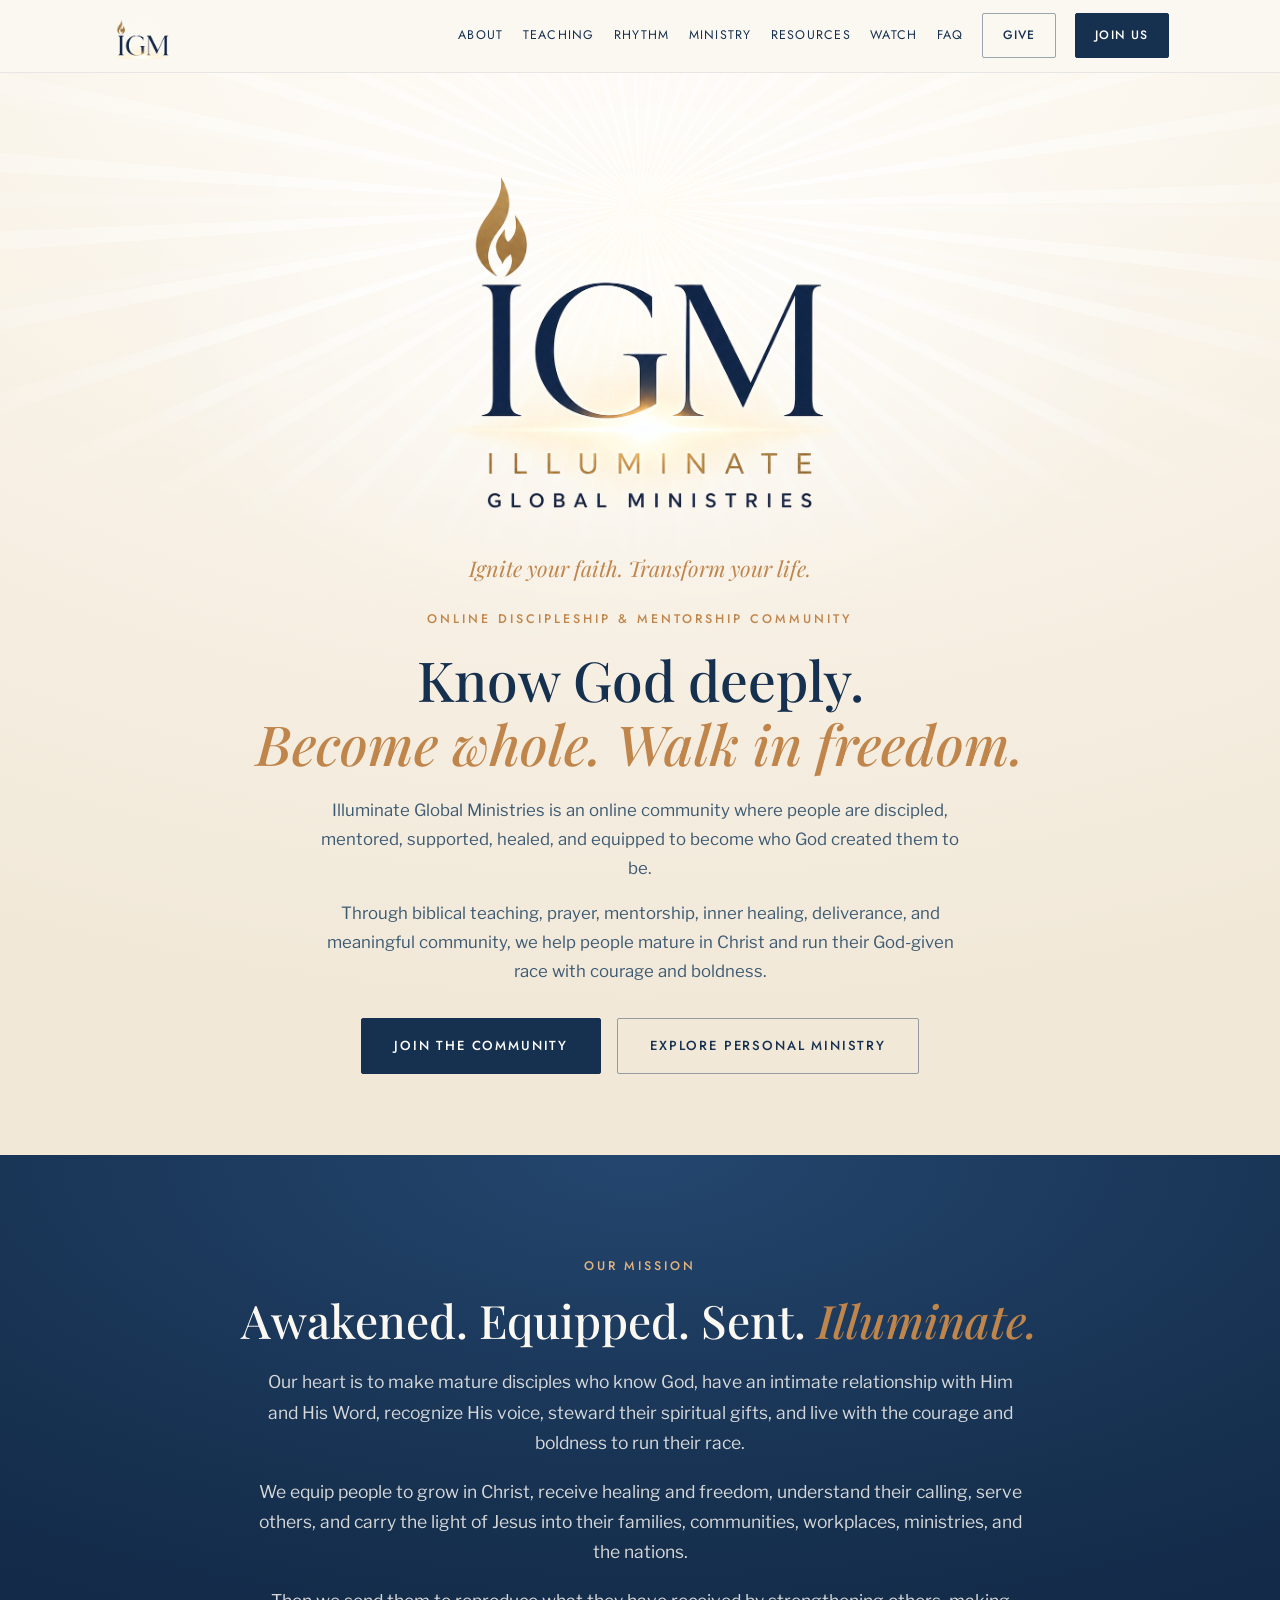
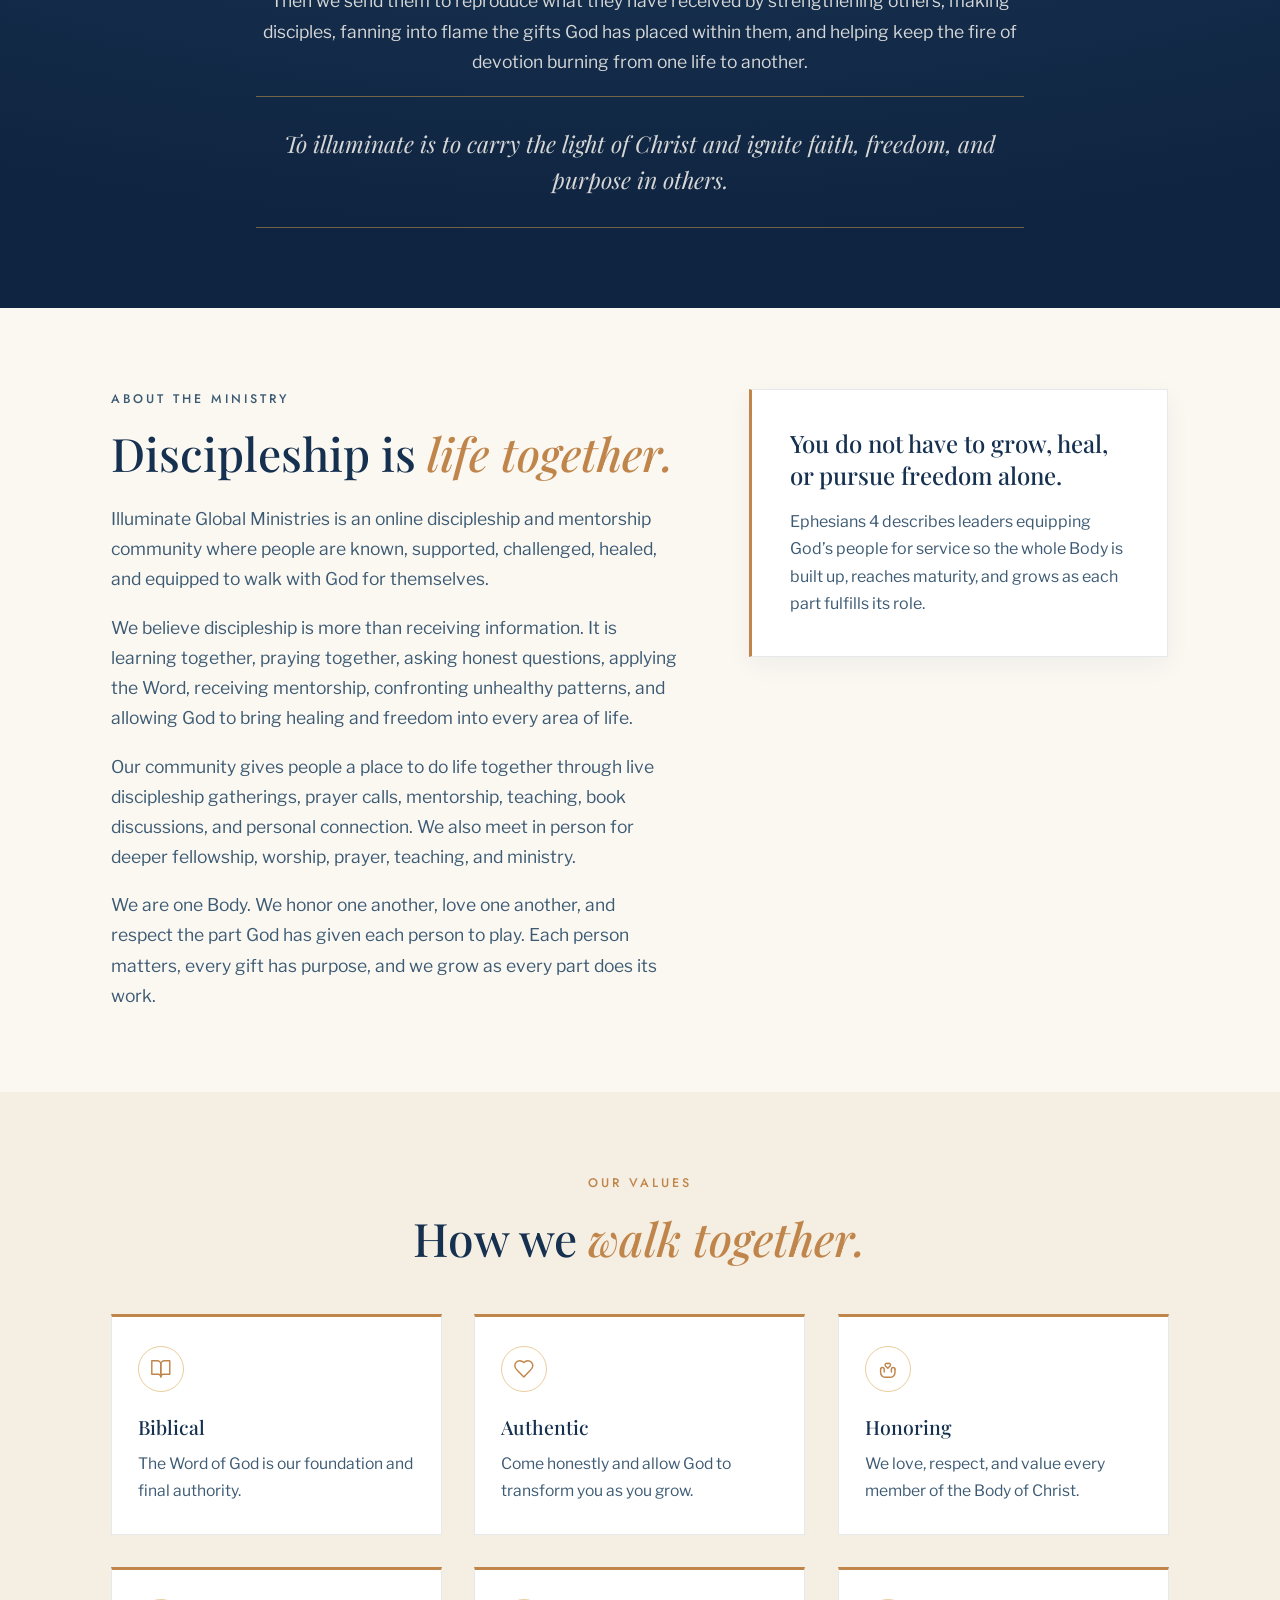
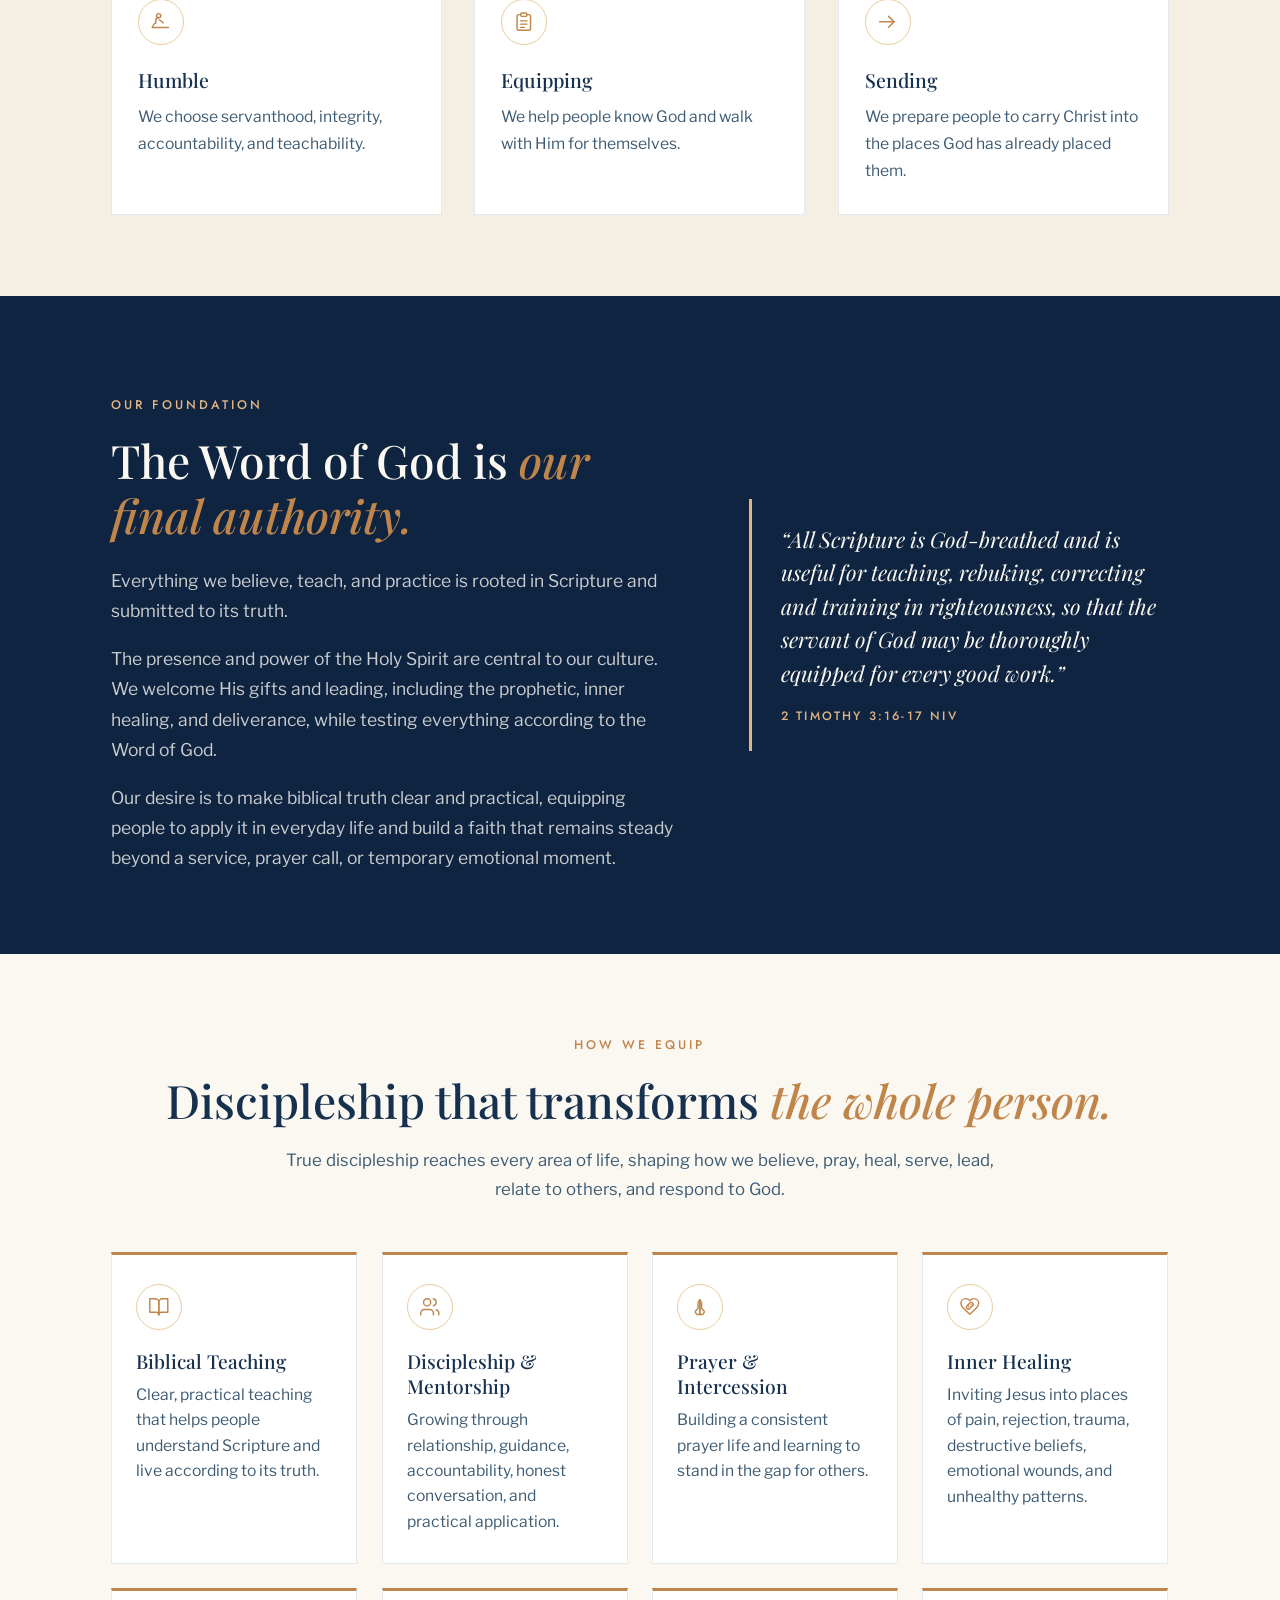
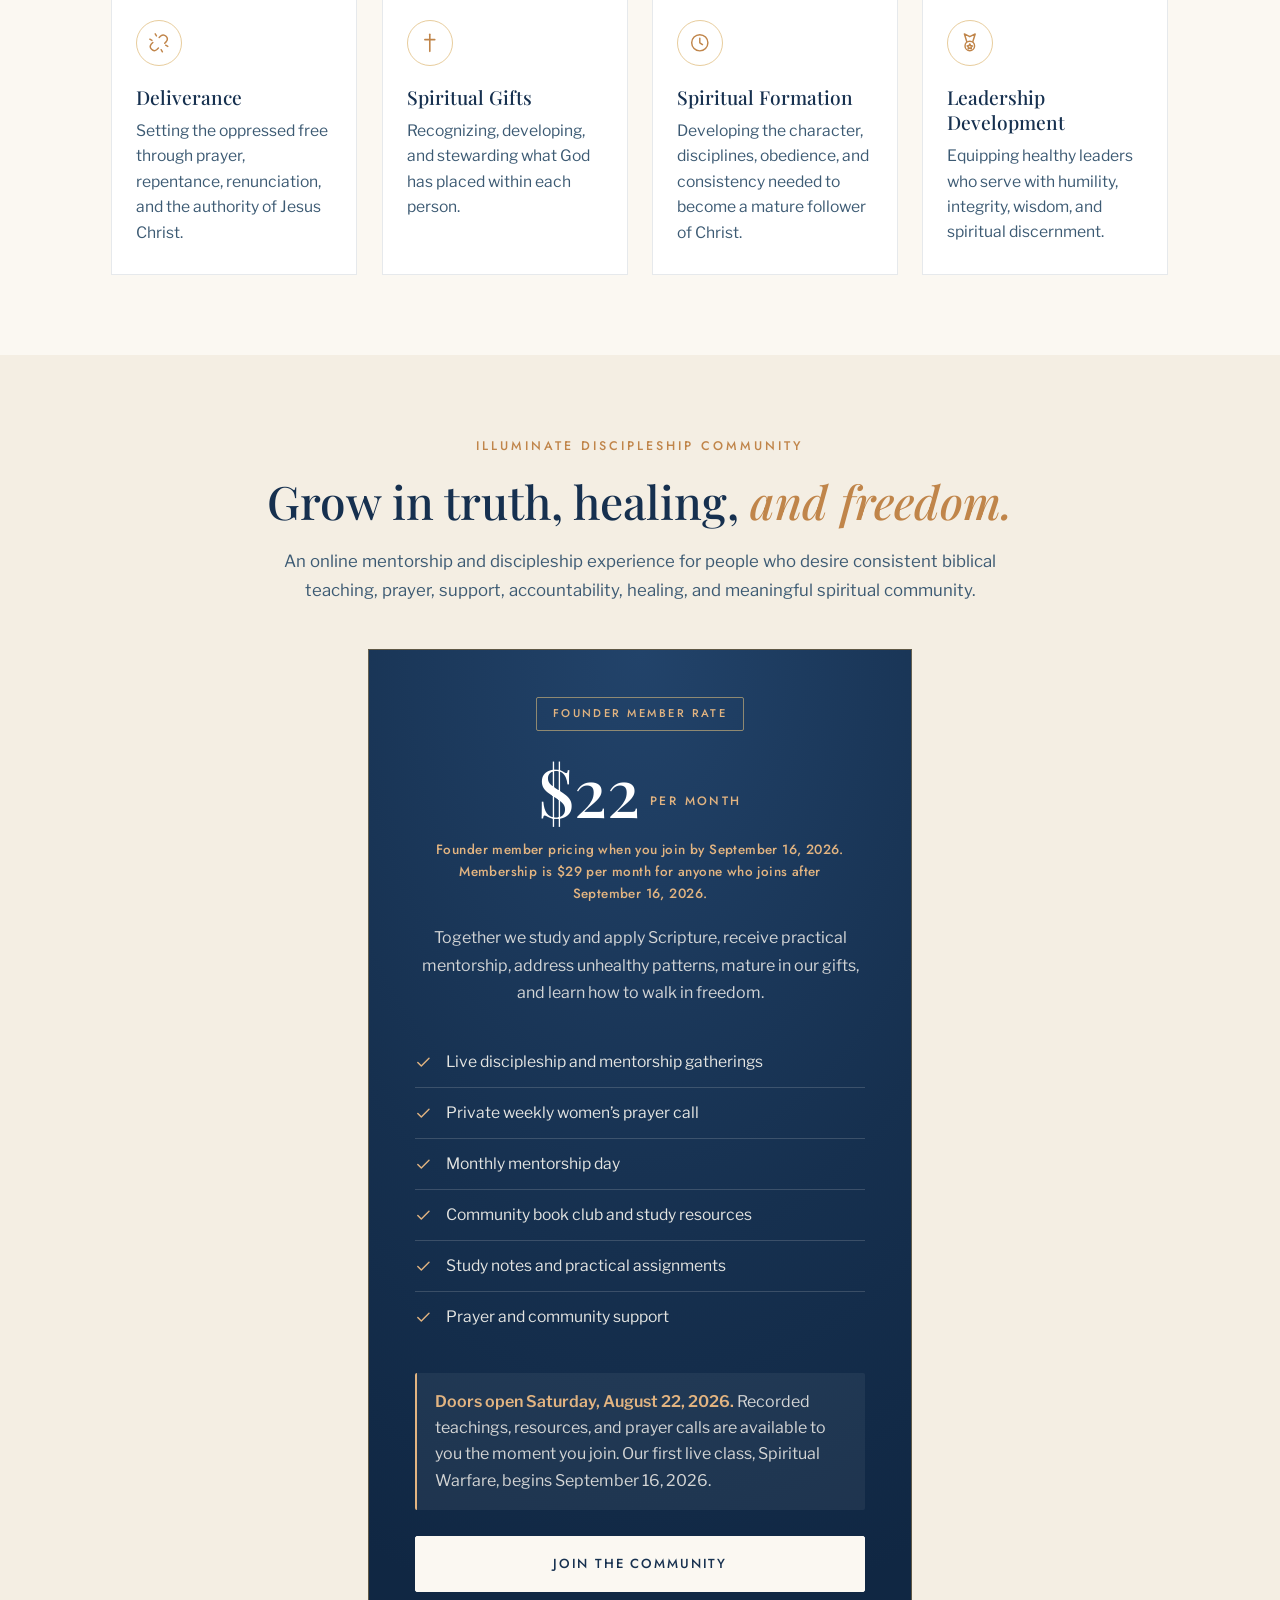
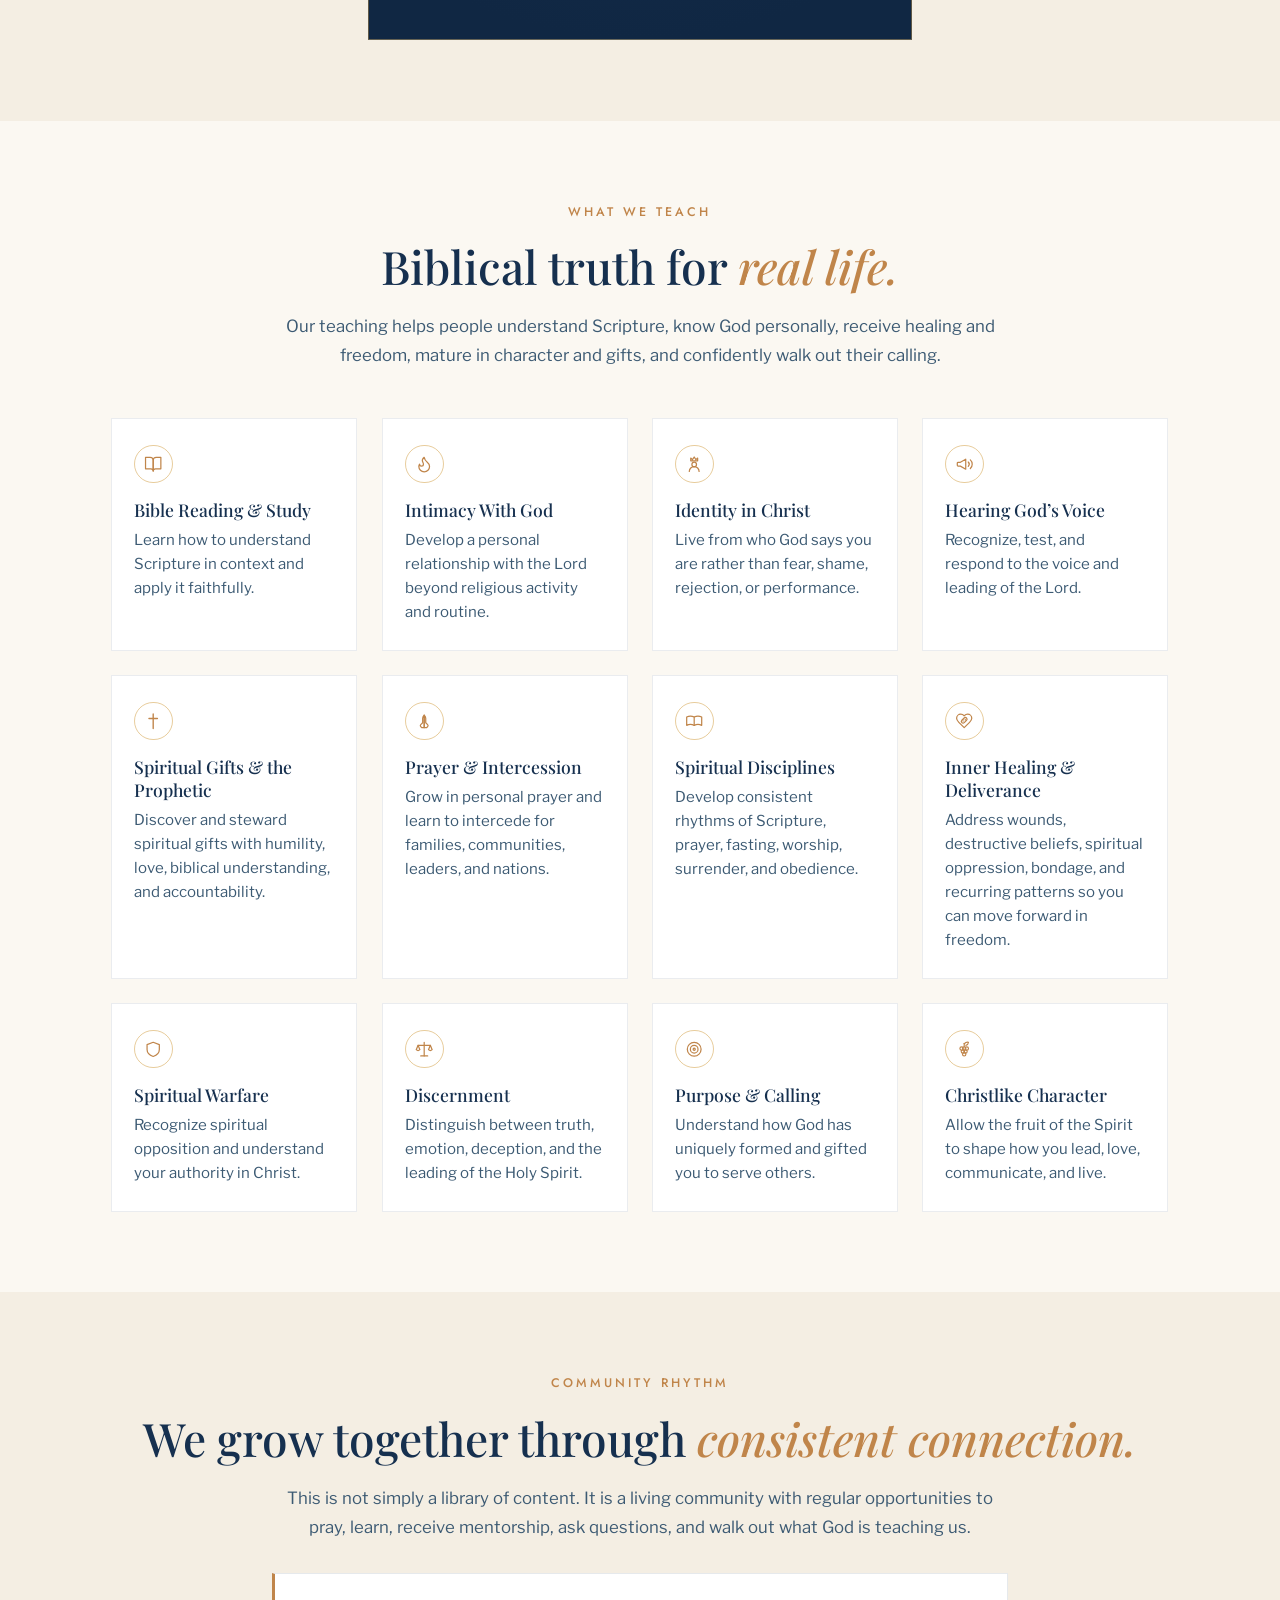
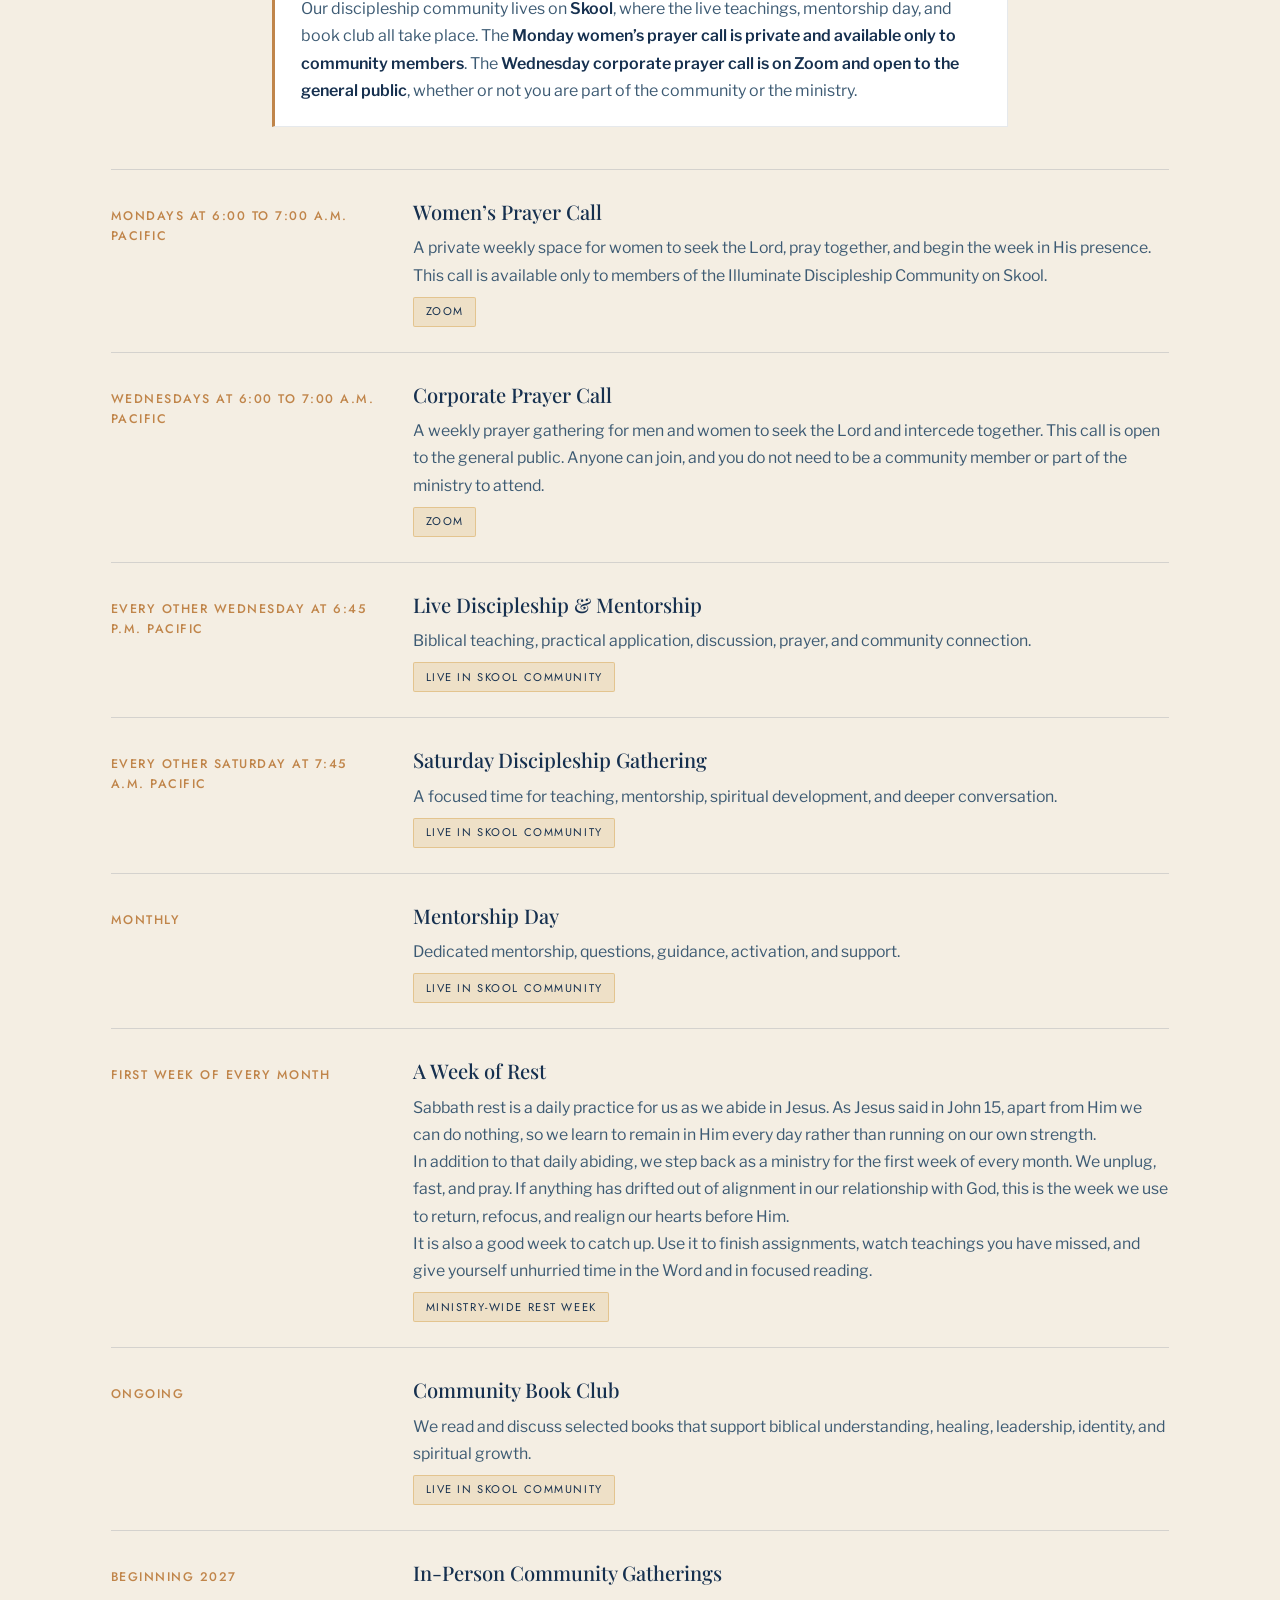
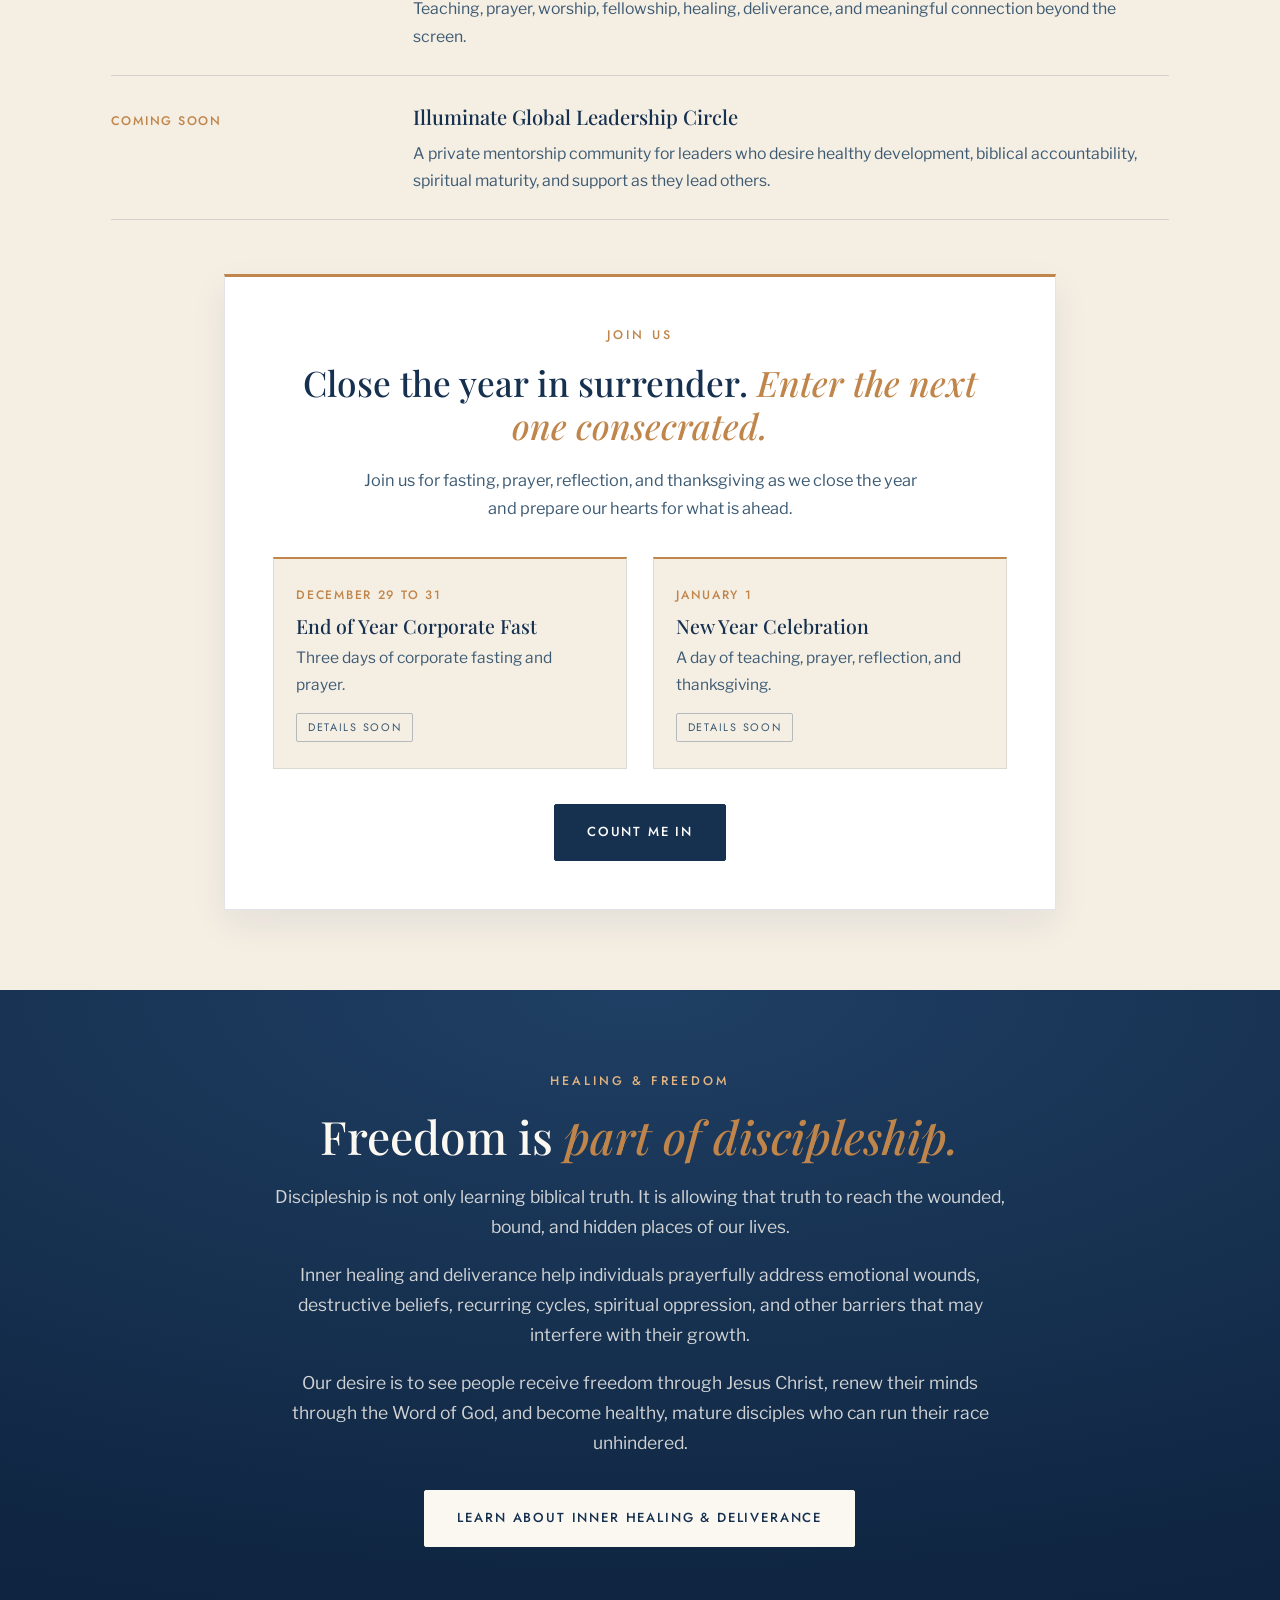
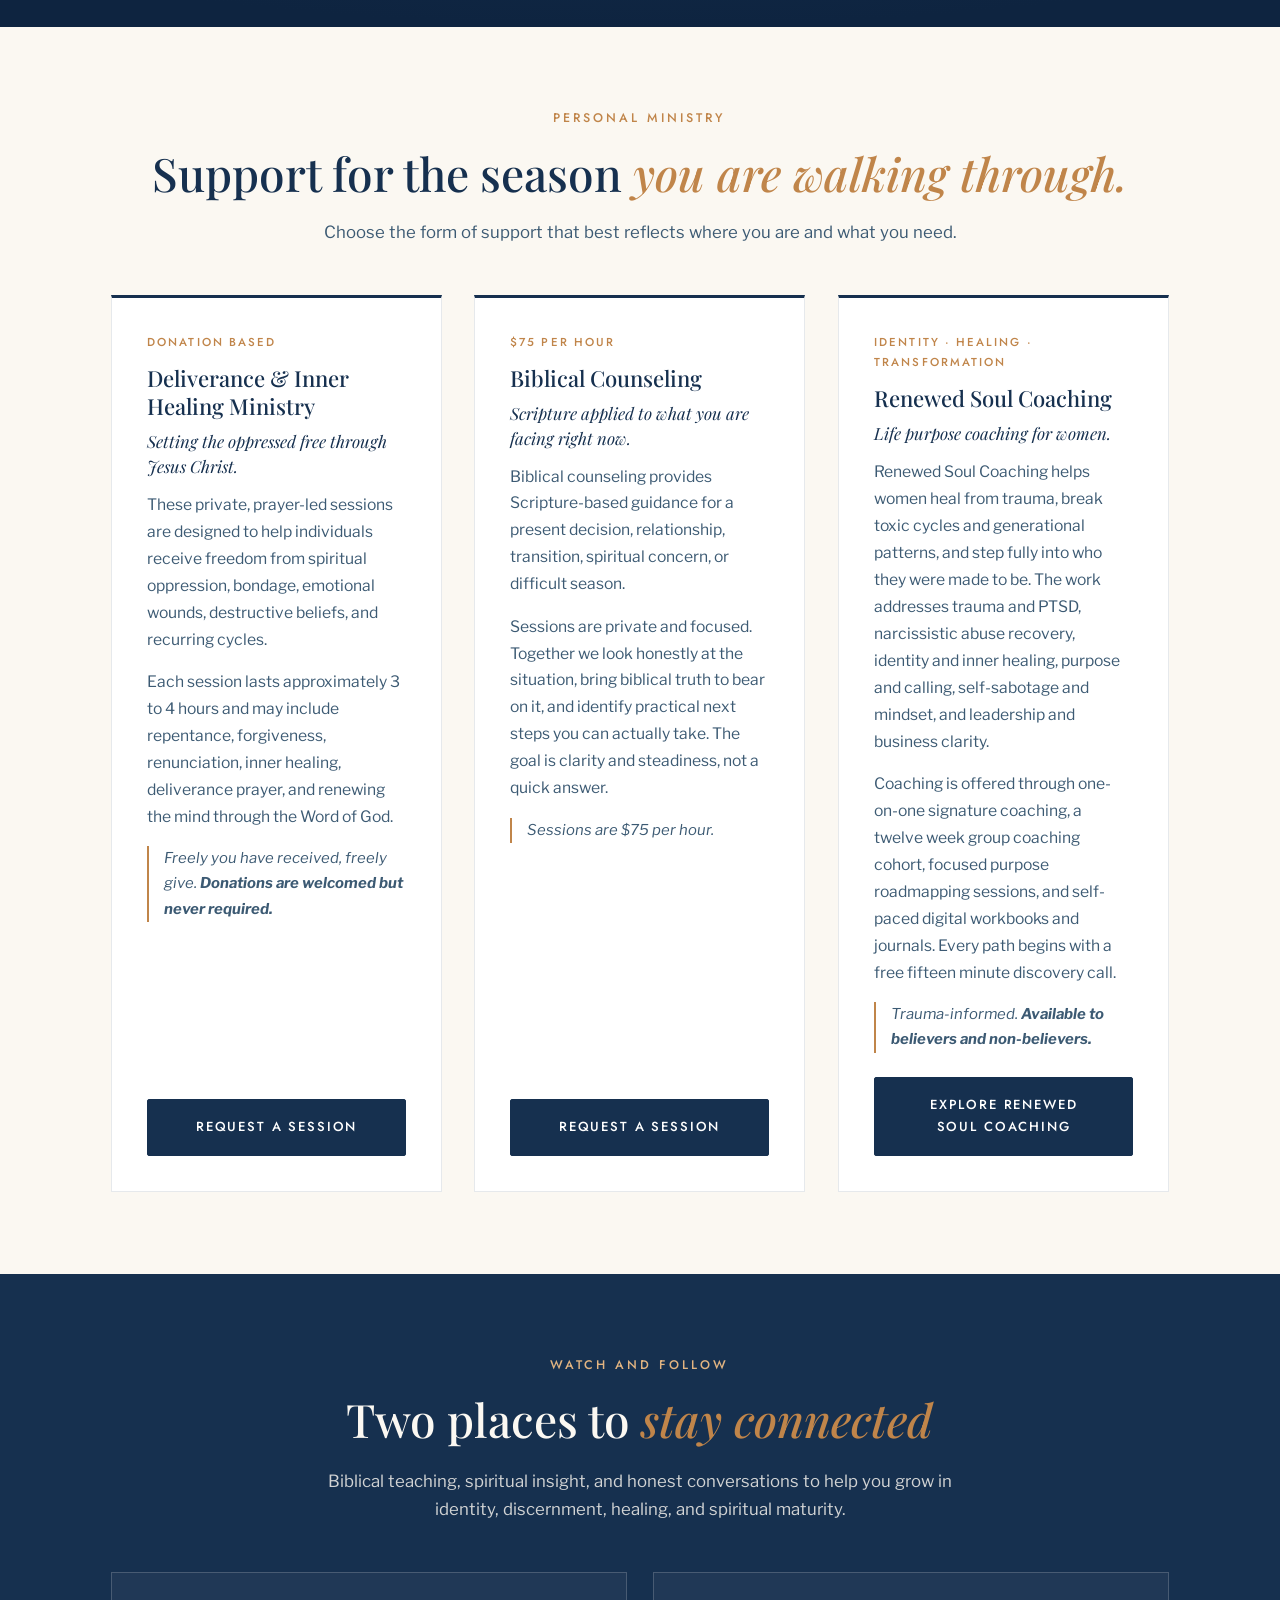
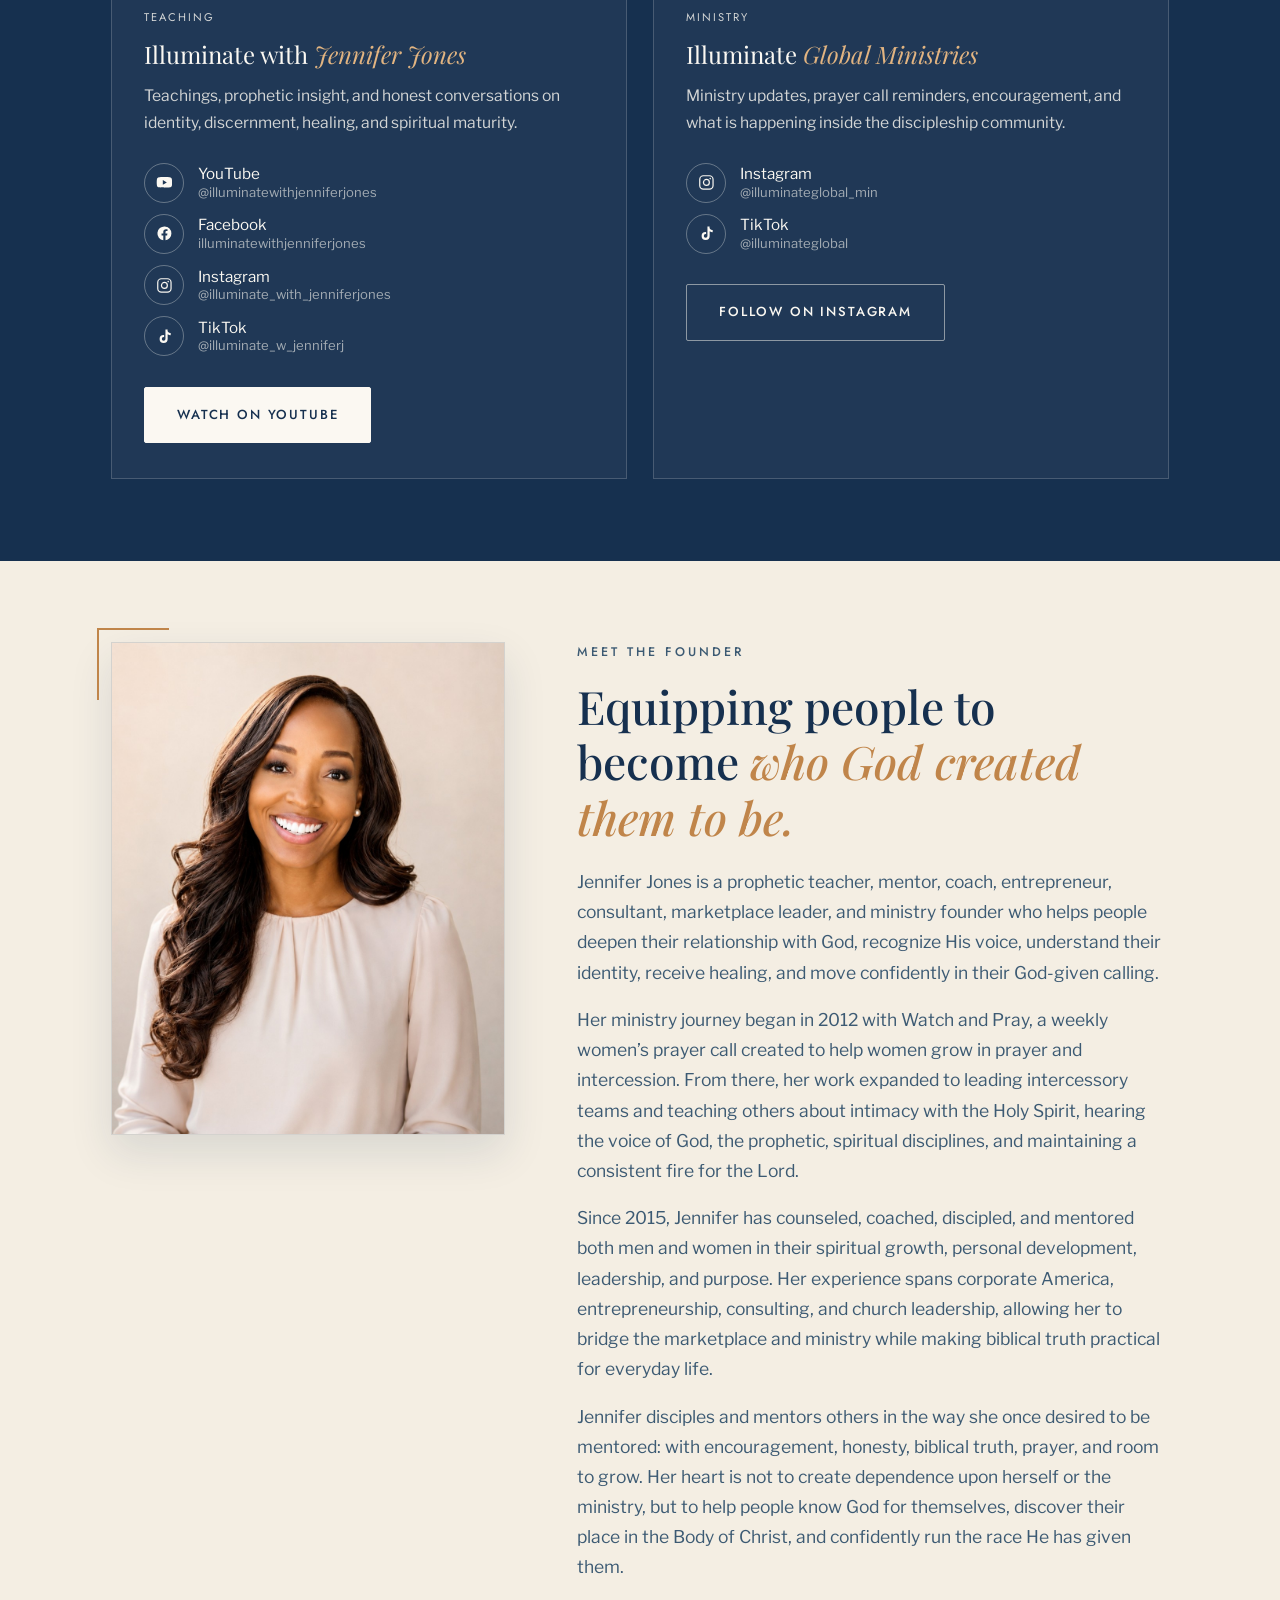
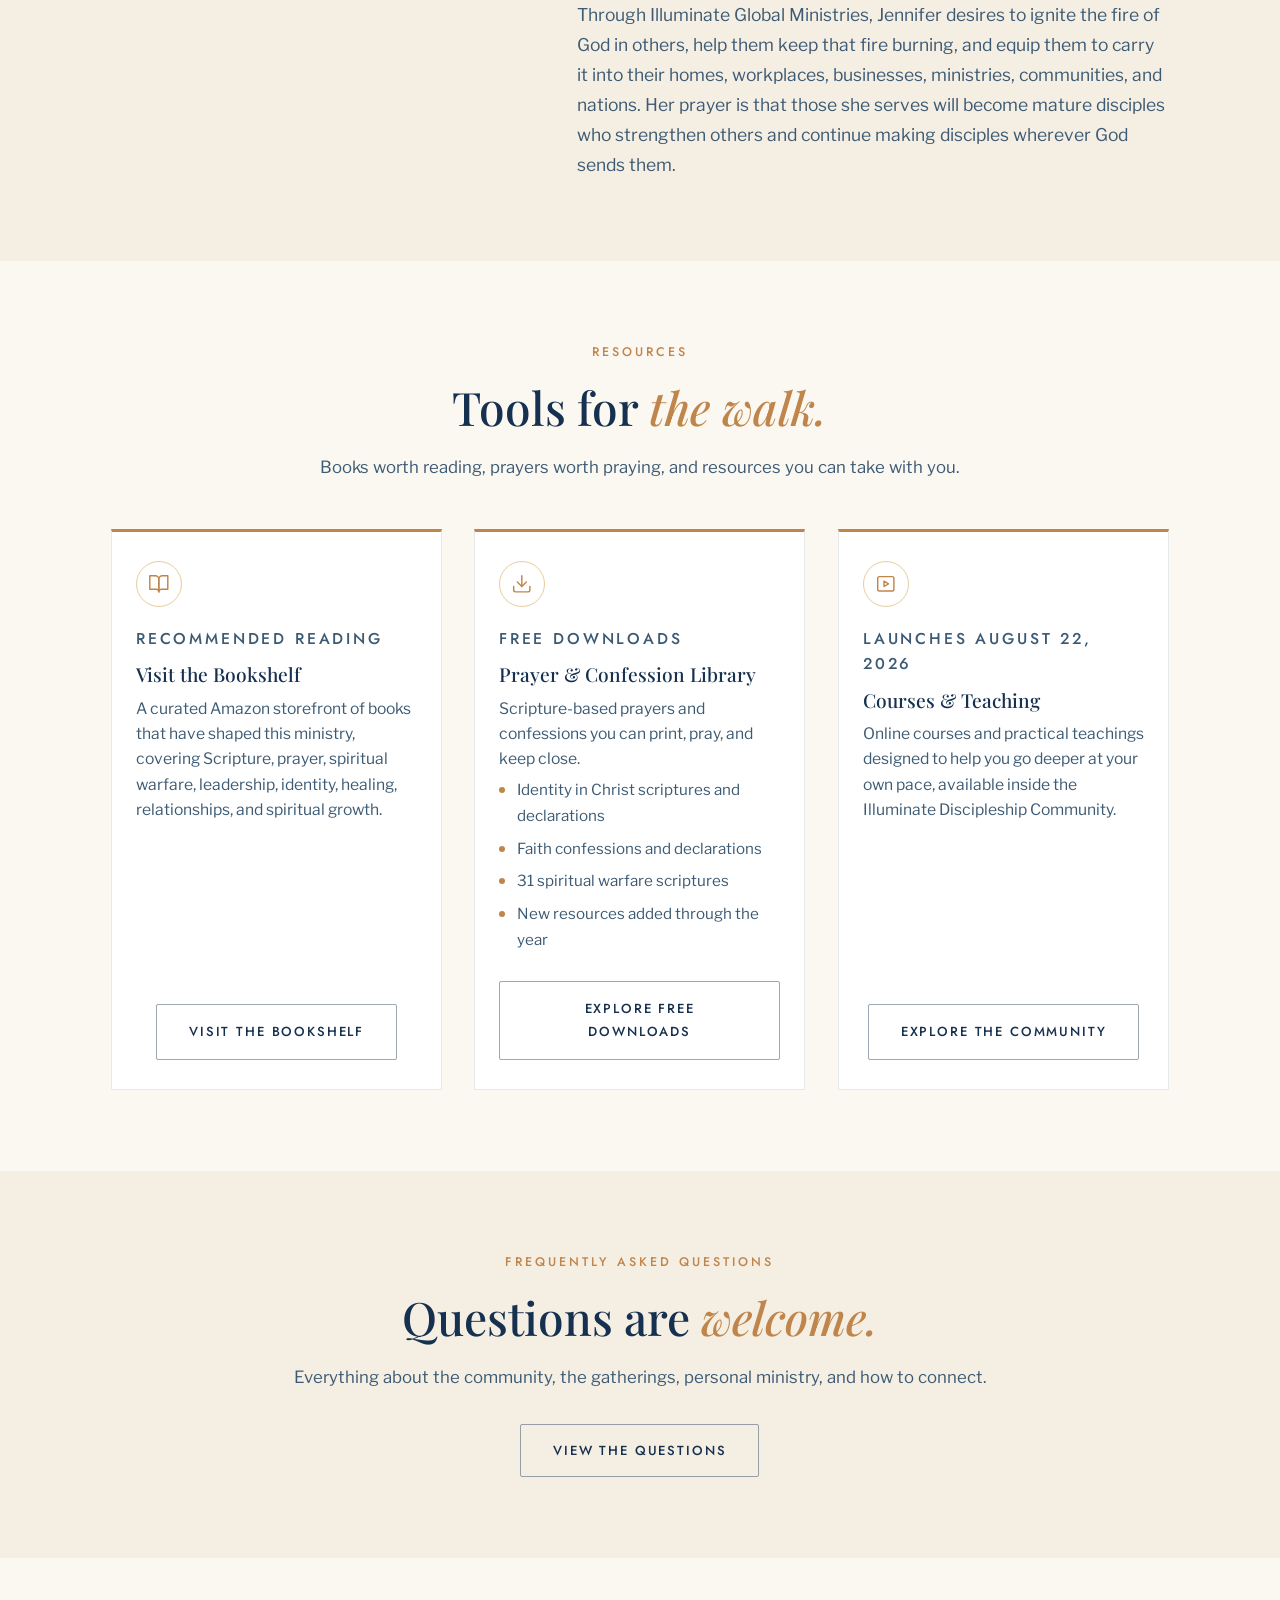
==== commit 8071f64d: "Add files via upload" ====
--- a/index.html
+++ b/index.html
@@ -232,7 +232,7 @@
       <a href="#resources">Resources</a>
       <a href="#watch">Watch</a>
       <a href="#faq">FAQ</a>
-      <a class="btn btn-ghost" href="#give">Donate</a>
+      <a class="btn btn-ghost" href="#give">Give</a>
       <a class="btn btn-solid" href="#community">Join Us</a>
     </nav>
   </div>
@@ -826,22 +826,79 @@
 <!-- ===================== WATCH ===================== -->
 <section class="watch on-navy" id="watch">
   <div class="wrap center">
-    <p class="eyebrow">Watch</p>
-    <h2 class="section-title">Illuminate with <em>Jennifer Jones</em></h2>
+    <p class="eyebrow">Watch and Follow</p>
+    <h2 class="section-title">Two places to <em>stay connected</em></h2>
     <p class="watch-lead">
       Biblical teaching, spiritual insight, and honest conversations to help you grow in
       identity, discernment, healing, and spiritual maturity.
     </p>
 
-    <div class="cta-row">
-      <a class="btn btn-light" href="https://youtube.com/@illuminatewithjenniferjones" target="_blank" rel="noopener">Watch on YouTube</a>
-    </div>
-
-    <div class="socials">
-      <a class="social" href="https://youtube.com/@illuminatewithjenniferjones" target="_blank" rel="noopener" aria-label="YouTube"><svg viewBox="0 0 24 24"><use href="#i-youtube"/></svg></a>
-      <a class="social" href="https://www.instagram.com/illuminate_with_jenniferjones" target="_blank" rel="noopener" aria-label="Instagram"><svg viewBox="0 0 24 24"><use href="#i-instagram"/></svg></a>
-      <a class="social" href="https://www.facebook.com/illuminatewithjenniferjones" target="_blank" rel="noopener" aria-label="Facebook"><svg viewBox="0 0 24 24"><use href="#i-facebook"/></svg></a>
-      <a class="social" href="https://www.tiktok.com/@illuminate_w_jenniferj" target="_blank" rel="noopener" aria-label="TikTok"><svg viewBox="0 0 24 24"><use href="#i-tiktok"/></svg></a>
+    <div class="channel-grid">
+
+      <article class="channel">
+        <p class="channel-kicker">Teaching</p>
+        <h3 class="channel-name">Illuminate with <em>Jennifer Jones</em></h3>
+        <p class="channel-copy">
+          Teachings, prophetic insight, and honest conversations on identity, discernment,
+          healing, and spiritual maturity.
+        </p>
+
+        <ul class="channel-links">
+          <li>
+            <a href="https://youtube.com/@illuminatewithjenniferjones" target="_blank" rel="noopener">
+              <span class="social"><svg viewBox="0 0 24 24"><use href="#i-youtube"/></svg></span>
+              <span class="cl-text"><span class="cl-name">YouTube</span><span class="cl-handle">@illuminatewithjenniferjones</span></span>
+            </a>
+          </li>
+          <li>
+            <a href="https://www.facebook.com/illuminatewithjenniferjones" target="_blank" rel="noopener">
+              <span class="social"><svg viewBox="0 0 24 24"><use href="#i-facebook"/></svg></span>
+              <span class="cl-text"><span class="cl-name">Facebook</span><span class="cl-handle">illuminatewithjenniferjones</span></span>
+            </a>
+          </li>
+          <li>
+            <a href="https://www.instagram.com/illuminate_with_jenniferjones" target="_blank" rel="noopener">
+              <span class="social"><svg viewBox="0 0 24 24"><use href="#i-instagram"/></svg></span>
+              <span class="cl-text"><span class="cl-name">Instagram</span><span class="cl-handle">@illuminate_with_jenniferjones</span></span>
+            </a>
+          </li>
+          <li>
+            <a href="https://www.tiktok.com/@illuminate_w_jenniferj" target="_blank" rel="noopener">
+              <span class="social"><svg viewBox="0 0 24 24"><use href="#i-tiktok"/></svg></span>
+              <span class="cl-text"><span class="cl-name">TikTok</span><span class="cl-handle">@illuminate_w_jenniferj</span></span>
+            </a>
+          </li>
+        </ul>
+
+        <a class="btn btn-light" href="https://youtube.com/@illuminatewithjenniferjones" target="_blank" rel="noopener">Watch on YouTube</a>
+      </article>
+
+      <article class="channel">
+        <p class="channel-kicker">Ministry</p>
+        <h3 class="channel-name">Illuminate <em>Global Ministries</em></h3>
+        <p class="channel-copy">
+          Ministry updates, prayer call reminders, encouragement, and what is happening
+          inside the discipleship community.
+        </p>
+
+        <ul class="channel-links">
+          <li>
+            <a href="https://www.instagram.com/illuminateglobal_min/" target="_blank" rel="noopener">
+              <span class="social"><svg viewBox="0 0 24 24"><use href="#i-instagram"/></svg></span>
+              <span class="cl-text"><span class="cl-name">Instagram</span><span class="cl-handle">@illuminateglobal_min</span></span>
+            </a>
+          </li>
+          <li>
+            <a href="https://www.tiktok.com/@illuminateglobal" target="_blank" rel="noopener">
+              <span class="social"><svg viewBox="0 0 24 24"><use href="#i-tiktok"/></svg></span>
+              <span class="cl-text"><span class="cl-name">TikTok</span><span class="cl-handle">@illuminateglobal</span></span>
+            </a>
+          </li>
+        </ul>
+
+        <a class="btn btn-outline-light" href="https://www.instagram.com/illuminateglobal_min/" target="_blank" rel="noopener">Follow on Instagram</a>
+      </article>
+
     </div>
   </div>
 </section>
@@ -914,7 +971,7 @@
           A curated Amazon storefront of books that have shaped this ministry, covering Scripture,
           prayer, spiritual warfare, leadership, identity, healing, relationships, and spiritual growth.
         </p>
-        <a class="btn btn-ghost" id="amazonLink" href="#connect">Visit the Bookshelf</a>
+        <a class="btn btn-ghost" id="amazonLink" href="https://www.amazon.com/hz/wishlist/ls/2KMX0LWWZKCBY?ref_=wl_share" target="_blank" rel="noopener">Visit the Bookshelf</a>
       </article>
 
       <article class="card">
@@ -1201,7 +1258,7 @@
         <div class="faq-a">
           <p>Biblical counseling provides Scripture-based guidance for a present decision, relationship, spiritual concern, transition, or difficult season.</p>
           <p>Sessions focus on applying biblical truth to the situation and identifying practical next steps.</p>
-          <p><strong>Biblical counseling sessions are $75 per hour. You can request a session in the Connect section.</p>
+          <p><strong>Biblical counseling sessions are $75 per hour.</strong> You can request a session in the Connect section.</p>
         </div>
       </div>
 
@@ -1431,12 +1488,54 @@
     <h2 class="section-title">Partner with <em>this work</em></h2>
     <p class="section-lead">
       Deliverance and inner healing ministry is offered on a donation basis, and it stays that way
-      because people choose to give. Every gift helps keep that door open for someone seeking freedom.
+      because people choose to give. Every gift helps support the teaching, prayer, discipleship,
+      healing and freedom ministry, and free resources of Illuminate Global Ministries, and keeps
+      that door open for someone seeking freedom.
     </p>
+
+    <div class="ways-grid">
+      <article class="way">
+        <p class="way-label">PayPal</p>
+        <p class="way-handle">paypal.me/jjonestheartist</p>
+        <a class="btn btn-light" href="#" id="giveLink">Give Through PayPal</a>
+      </article>
+
+      <article class="way">
+        <p class="way-label">Cash App</p>
+        <p class="way-handle">$IlluminateGlobal</p>
+        <a class="btn btn-outline-light" href="#" id="cashappLink">Give Through Cash App</a>
+      </article>
+
+      <article class="way">
+        <p class="way-label">Venmo</p>
+        <p class="way-handle">@illuminateglobalministries</p>
+        <a class="btn btn-outline-light" href="#" id="venmoLink">Give Through Venmo</a>
+      </article>
+    </div>
+
+    <p class="give-thanks">
+      Thank you for partnering with us. Your generosity helps us equip, heal, and send.
+    </p>
+
     <div class="cta-row">
-      <a class="btn btn-light" href="#" id="giveLink">Give Through PayPal</a>
       <a class="btn btn-outline-light" href="#connect" data-open-tab="general">Ask a Question</a>
     </div>
+
+    <div class="give-disclosure">
+      <p>
+        <strong>Giving Disclosure:</strong> Illuminate Global Ministries is not currently recognized
+        by the IRS as a 501(c)(3) tax-exempt organization. At this time we do not represent
+        contributions as tax-deductible charitable donations, and we do not issue charitable
+        tax-deduction receipts. Please consult your tax professional regarding your individual
+        circumstances.
+      </p>
+      <p>
+        Gifts are used to support the general mission, ministry programs, resources, operations,
+        and outreach of Illuminate Global Ministries. Payments for coaching, biblical counseling,
+        or community membership are payments for services and are handled separately from giving.
+      </p>
+    </div>
+
     <p class="give-note">Questions about giving? Email info@igministries.com.</p>
   </div>
 </section>
@@ -1484,7 +1583,7 @@
           <li><a href="#connect" data-open-tab="testimony">Share a Testimony</a></li>
           <li><a href="#connect" data-open-tab="general">Contact</a></li>
           <li><a href="https://www.skool.com/illuminate-global-ministries-8644/about" target="_blank" rel="noopener">Join the Community</a></li>
-          <li><a href="#give">Donate</a></li>
+          <li><a href="#give">Give</a></li>
         </ul>
       </div>
     </div>
--- a/styles.css
+++ b/styles.css
@@ -515,6 +515,59 @@
 .social:hover{border-color:var(--gold-light);color:var(--gold-light);background:rgba(235,199,126,.1);transform:translateY(-2px)}
 .social svg{width:1.25rem;height:1.25rem}
 
+/* two-column channel layout */
+.channel-grid{
+  display:grid;grid-template-columns:repeat(2,1fr);gap:1.6rem;
+  margin-top:3rem;text-align:left;
+}
+.channel{
+  display:flex;flex-direction:column;
+  padding:2.2rem 2rem;
+  border:1px solid rgba(251,248,242,.18);
+  background:rgba(251,248,242,.045);
+}
+.channel-kicker{
+  font-family:var(--label);
+  font-size:.7rem;letter-spacing:.18em;text-transform:uppercase;
+  color:var(--gold-light);margin:0;
+}
+.channel-name{
+  font-family:var(--display);
+  font-size:1.5rem;line-height:1.25;color:#FBF8F2;
+  margin:.7rem 0 0;font-weight:400;
+}
+.channel-name em{color:var(--gold-light);font-style:italic}
+.channel-copy{
+  margin:.9rem 0 0;font-size:.98rem;
+  color:rgba(251,248,242,.78);
+}
+.channel-links{list-style:none;margin:1.6rem 0 0;padding:0}
+.channel-links li + li{margin-top:.7rem}
+.channel-links a{
+  display:flex;align-items:center;gap:.85rem;
+  text-decoration:none;color:#FBF8F2;
+}
+.channel-links .social{width:2.5rem;height:2.5rem;flex:0 0 auto}
+.channel-links .social svg{width:1.05rem;height:1.05rem}
+.channel-links a:hover .social{
+  border-color:var(--gold-light);color:var(--gold-light);
+  background:rgba(235,199,126,.1);
+}
+.cl-text{display:flex;flex-direction:column;line-height:1.3}
+.cl-name{font-size:.95rem;color:#FBF8F2}
+.cl-handle{
+  font-size:.82rem;color:rgba(251,248,242,.6);
+  word-break:break-all;transition:color .22s;
+}
+.channel-links a:hover .cl-handle{color:var(--gold-light)}
+.channel .btn{margin-top:1.9rem;align-self:flex-start;text-align:center}
+
+@media (max-width:820px){
+  .channel-grid{grid-template-columns:1fr;gap:1.2rem}
+  .channel{padding:1.9rem 1.5rem}
+  .channel .btn{align-self:stretch}
+}
+
 /* ==========================================================================
    FAQ
    ========================================================================== */
@@ -634,6 +687,46 @@
 .give .eyebrow{color:var(--gold-light)}
 .give .section-lead{color:rgba(251,248,242,.84);margin-inline:auto}
 .give-note{margin-top:1.8rem;font-size:.94rem;color:rgba(251,248,242,.66)}
+
+.ways-grid{
+  display:grid;grid-template-columns:repeat(3,1fr);gap:1.2rem;
+  margin-top:2.6rem;
+}
+.way{
+  display:flex;flex-direction:column;align-items:center;
+  padding:1.9rem 1.4rem;
+  border:1px solid rgba(251,248,242,.18);
+  background:rgba(251,248,242,.045);
+}
+.way-label{
+  font-family:var(--label);
+  font-size:.72rem;letter-spacing:.18em;text-transform:uppercase;
+  color:var(--gold-light);margin:0;
+}
+.way-handle{
+  margin:.65rem 0 0;font-size:1rem;color:#FBF8F2;
+  word-break:break-word;
+}
+.way .btn{margin-top:1.5rem;align-self:stretch;text-align:center}
+.give-thanks{
+  margin-top:2.2rem;font-size:1rem;
+  color:rgba(251,248,242,.82);
+}
+.give-disclosure{
+  margin:2.6rem auto 0;max-width:46rem;
+  padding-top:1.6rem;
+  border-top:1px solid rgba(251,248,242,.16);
+}
+.give-disclosure p{
+  font-size:.86rem;line-height:1.65;
+  color:rgba(251,248,242,.6);
+}
+.give-disclosure p + p{margin-top:.8rem}
+.give-disclosure strong{color:rgba(251,248,242,.82)}
+
+@media (max-width:820px){
+  .ways-grid{grid-template-columns:1fr;gap:1rem}
+}
 
 /* ==========================================================================
    FOOTER
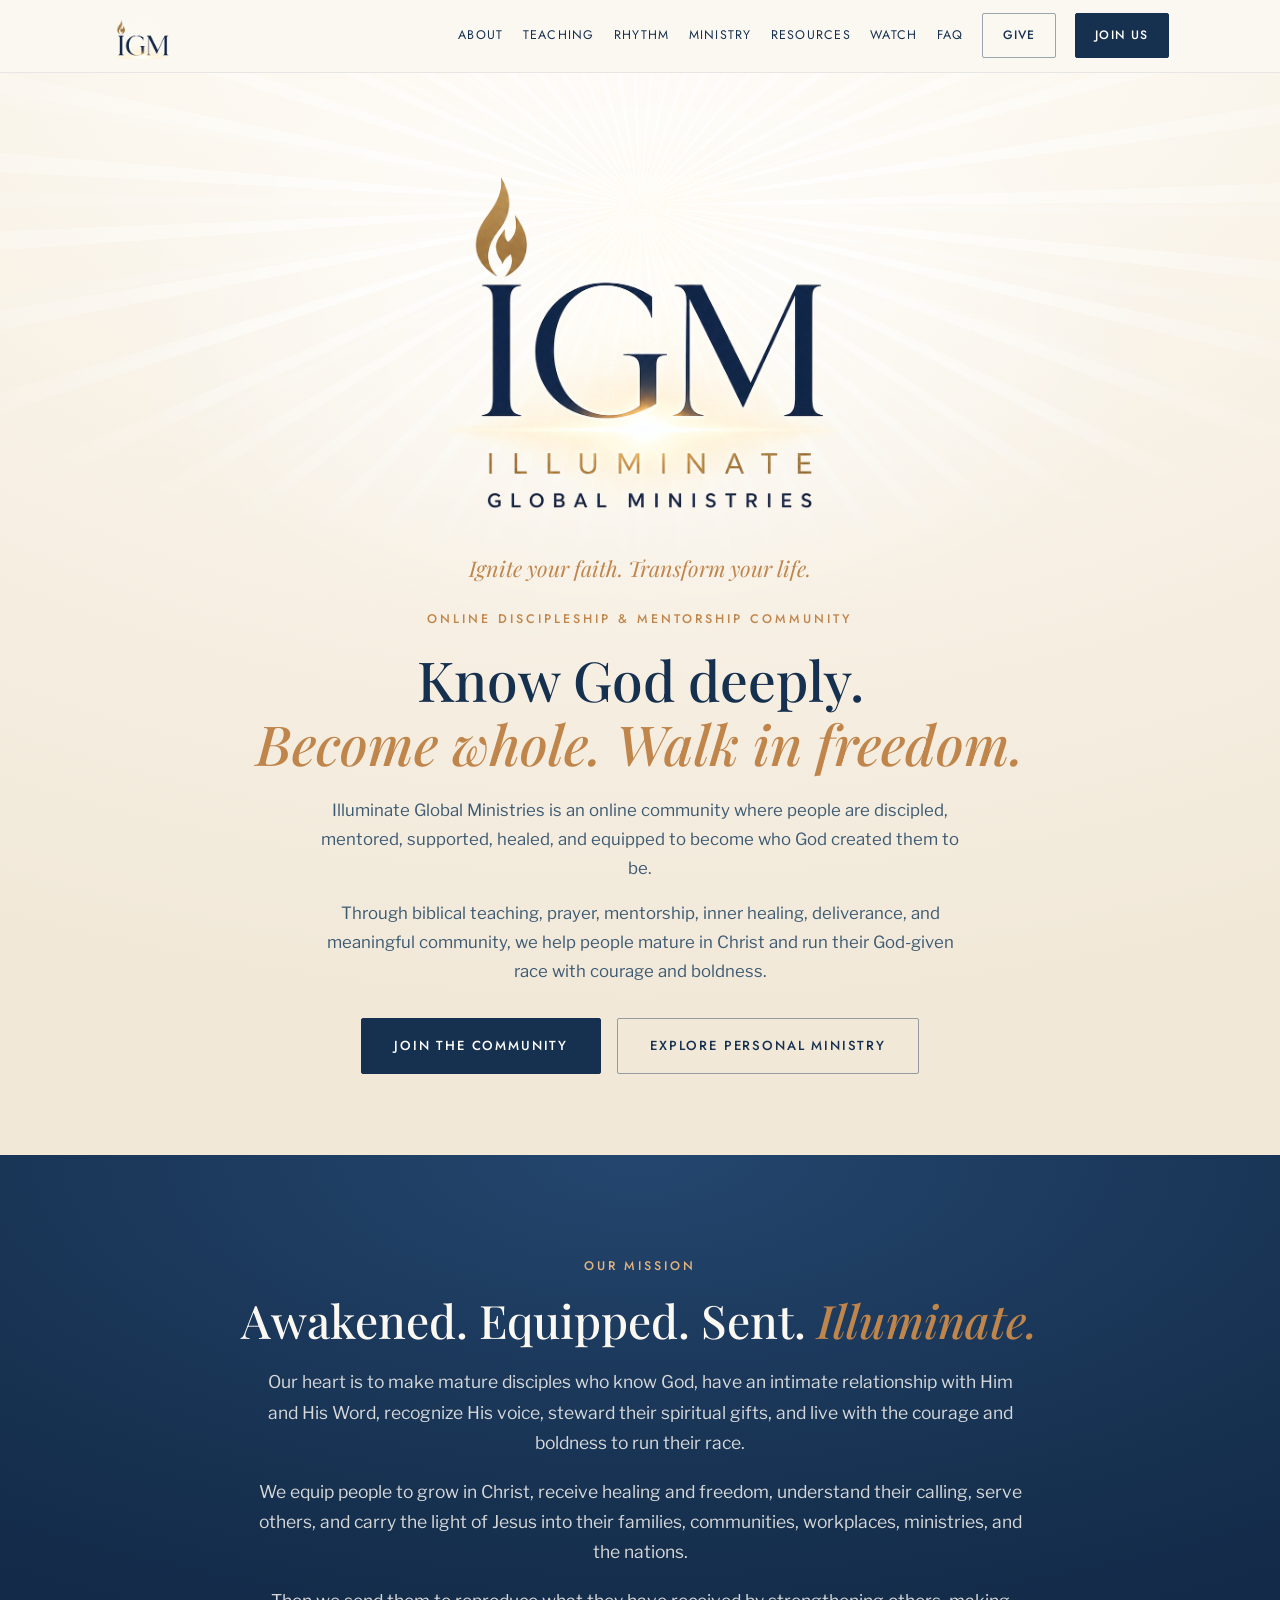
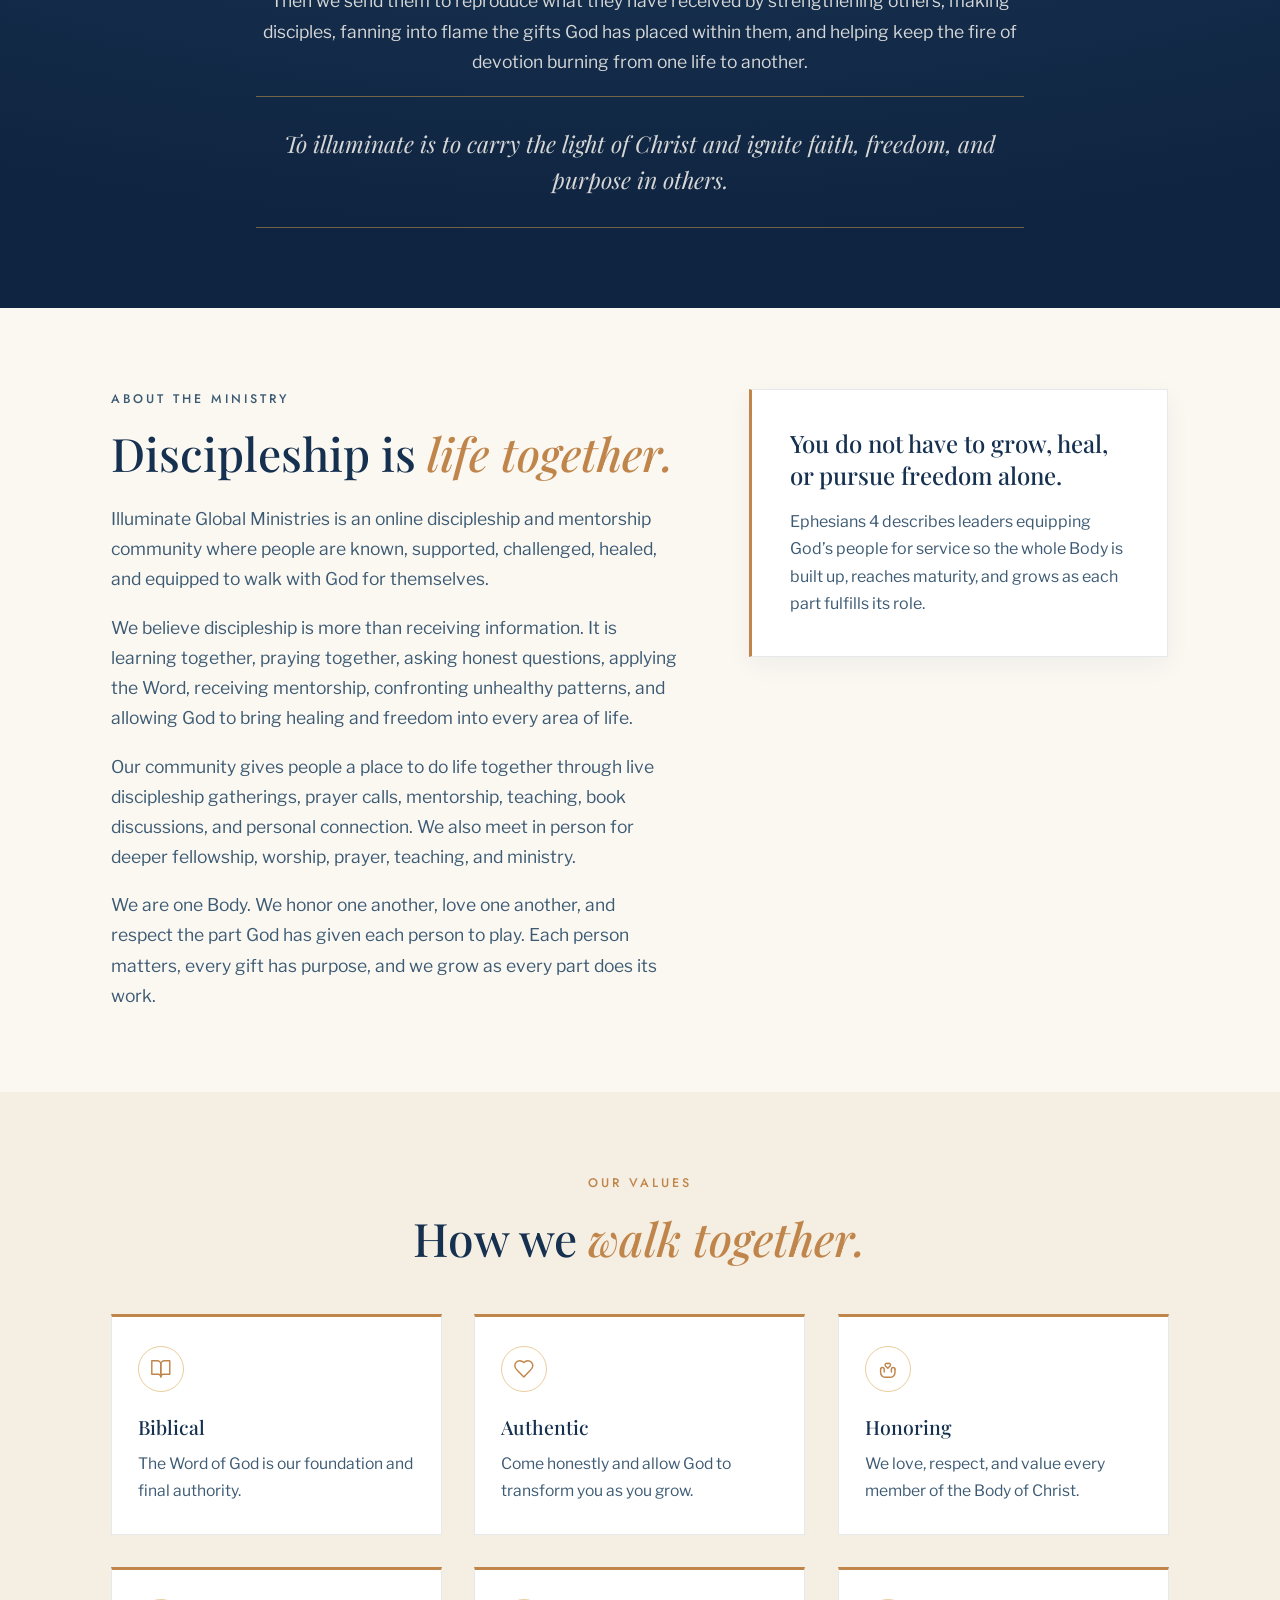
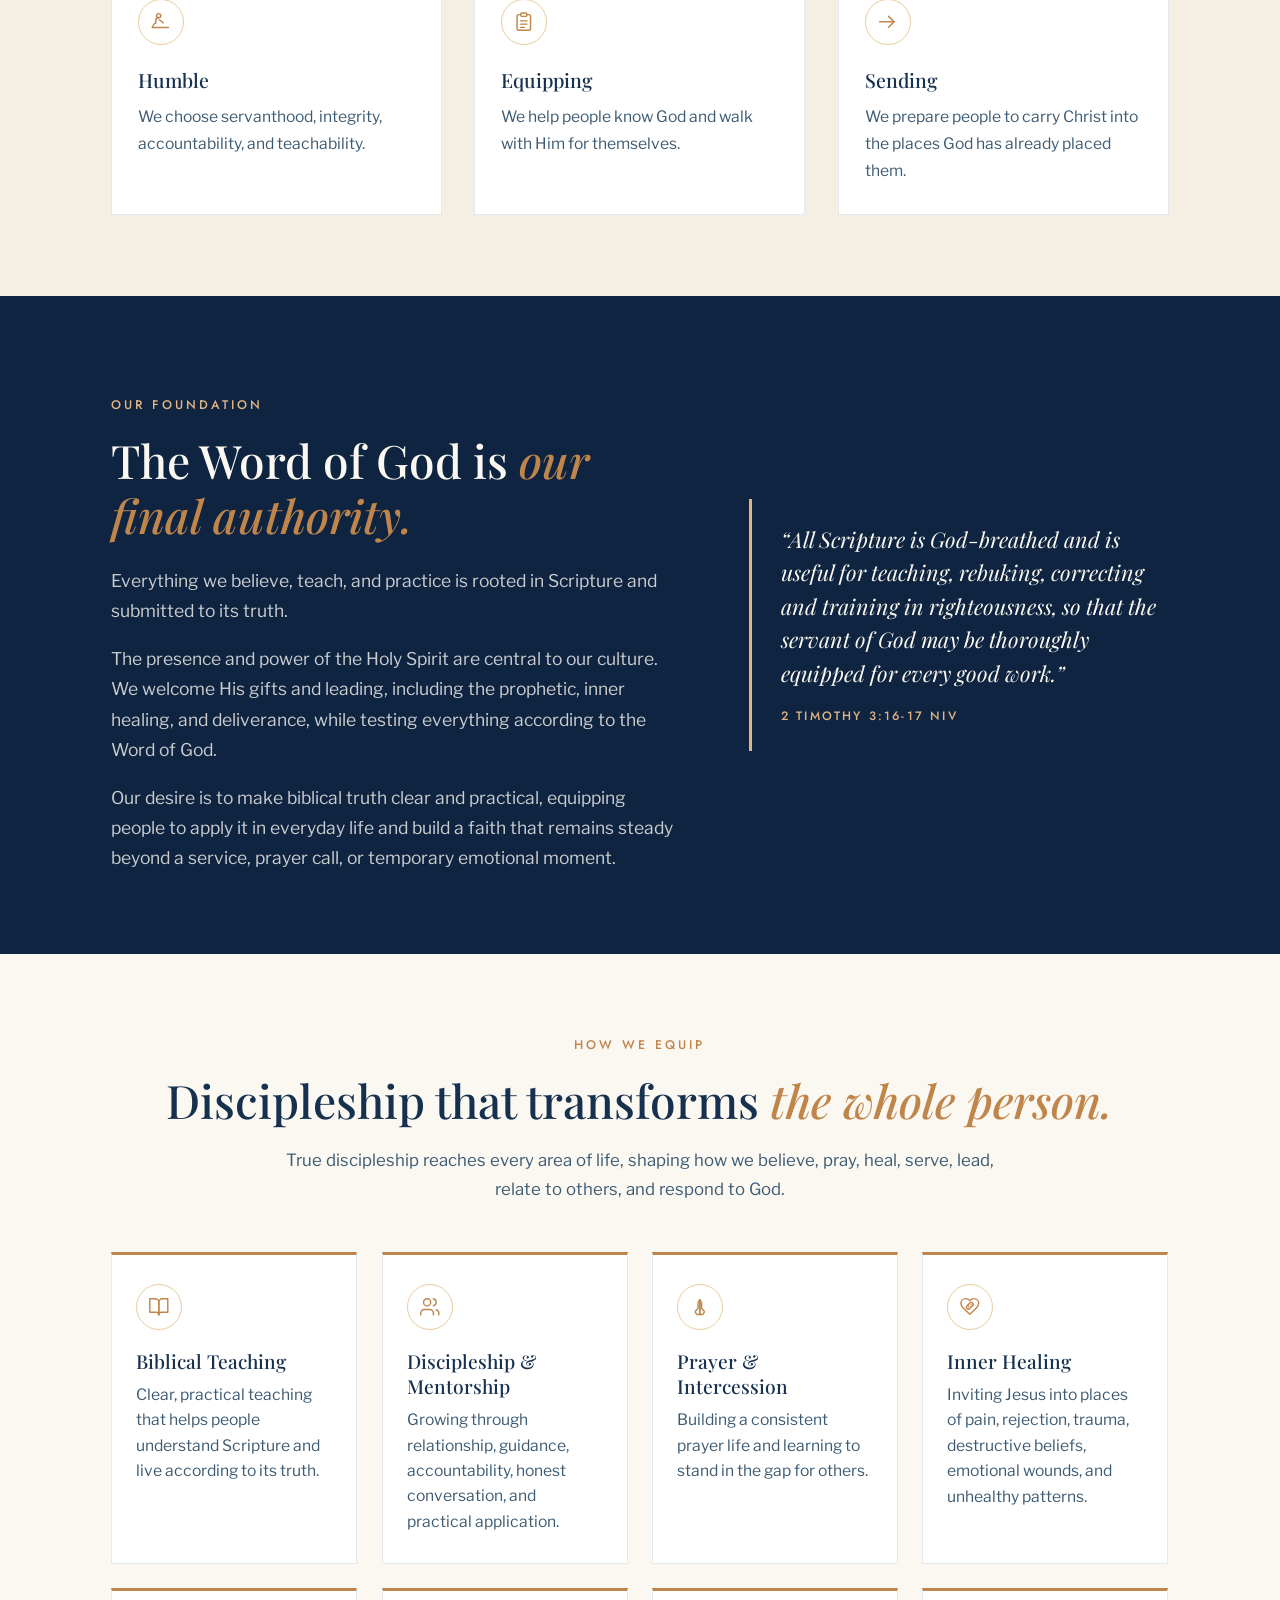
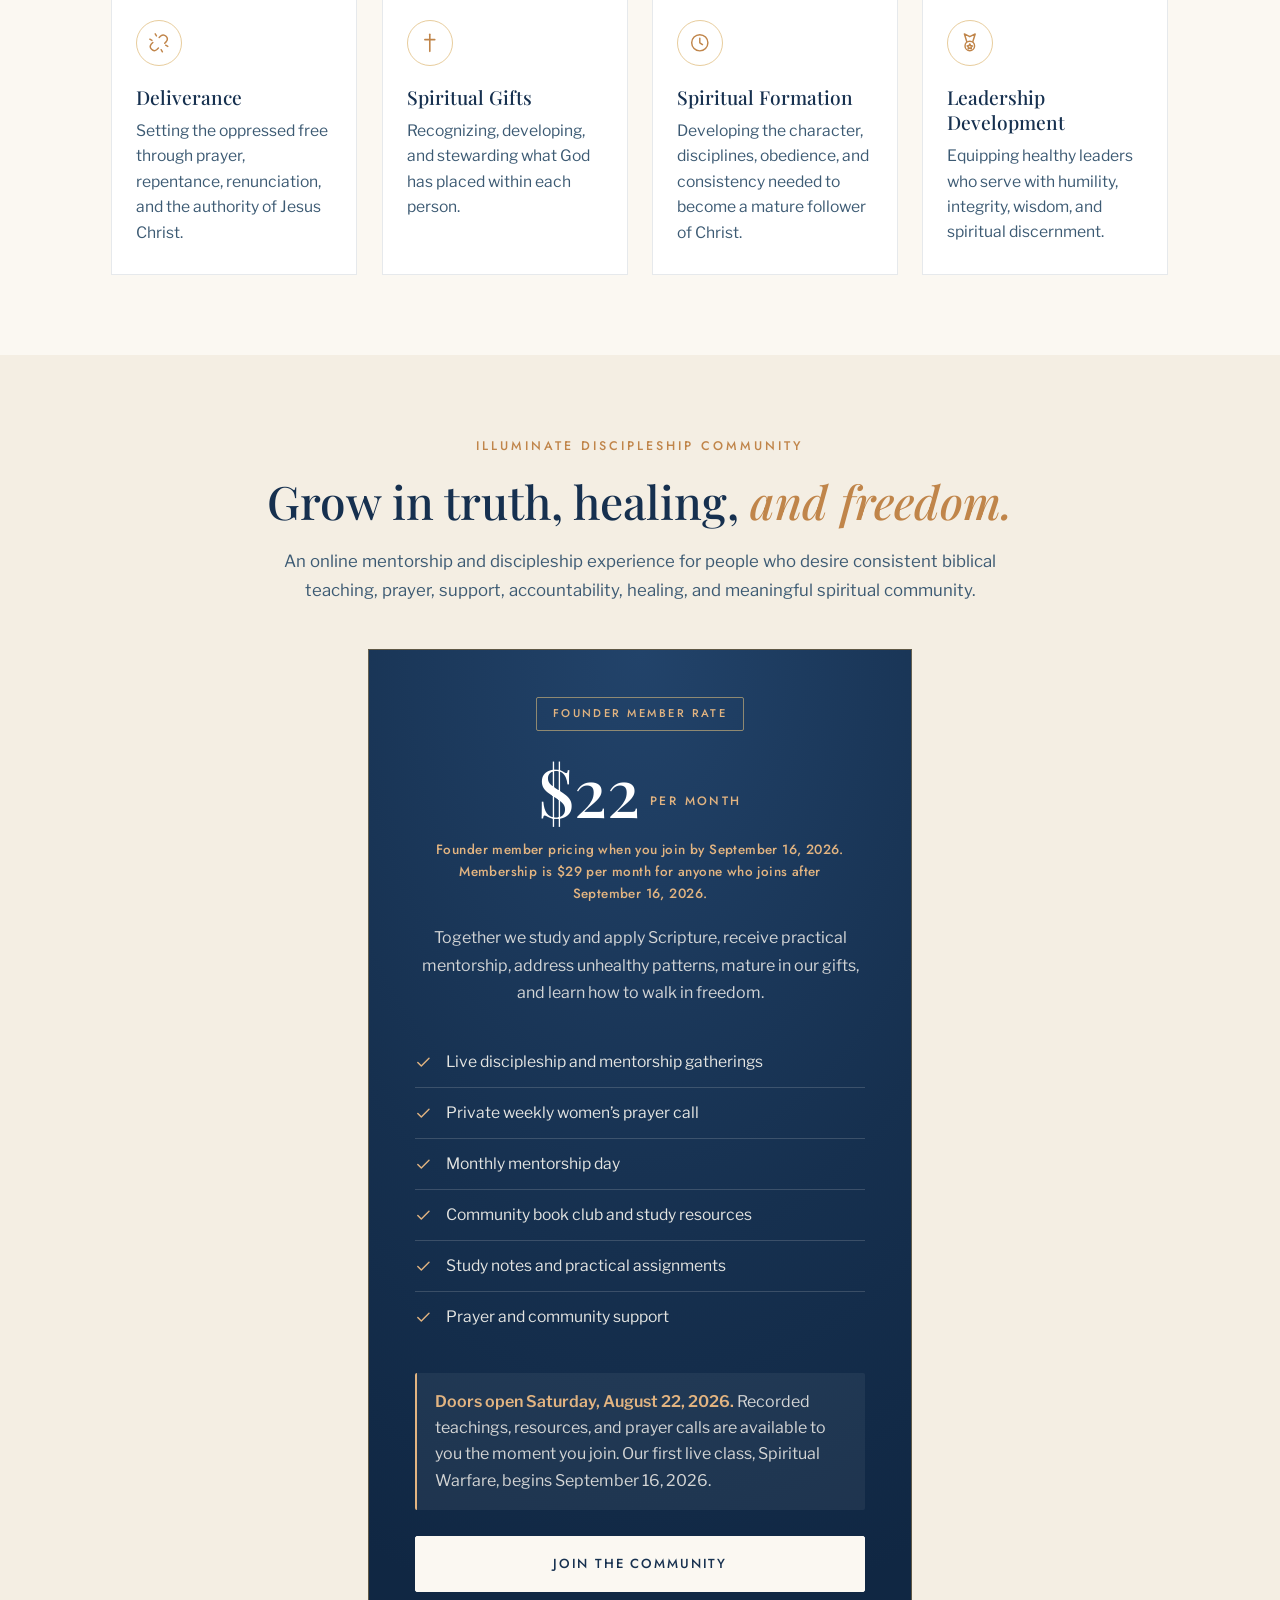
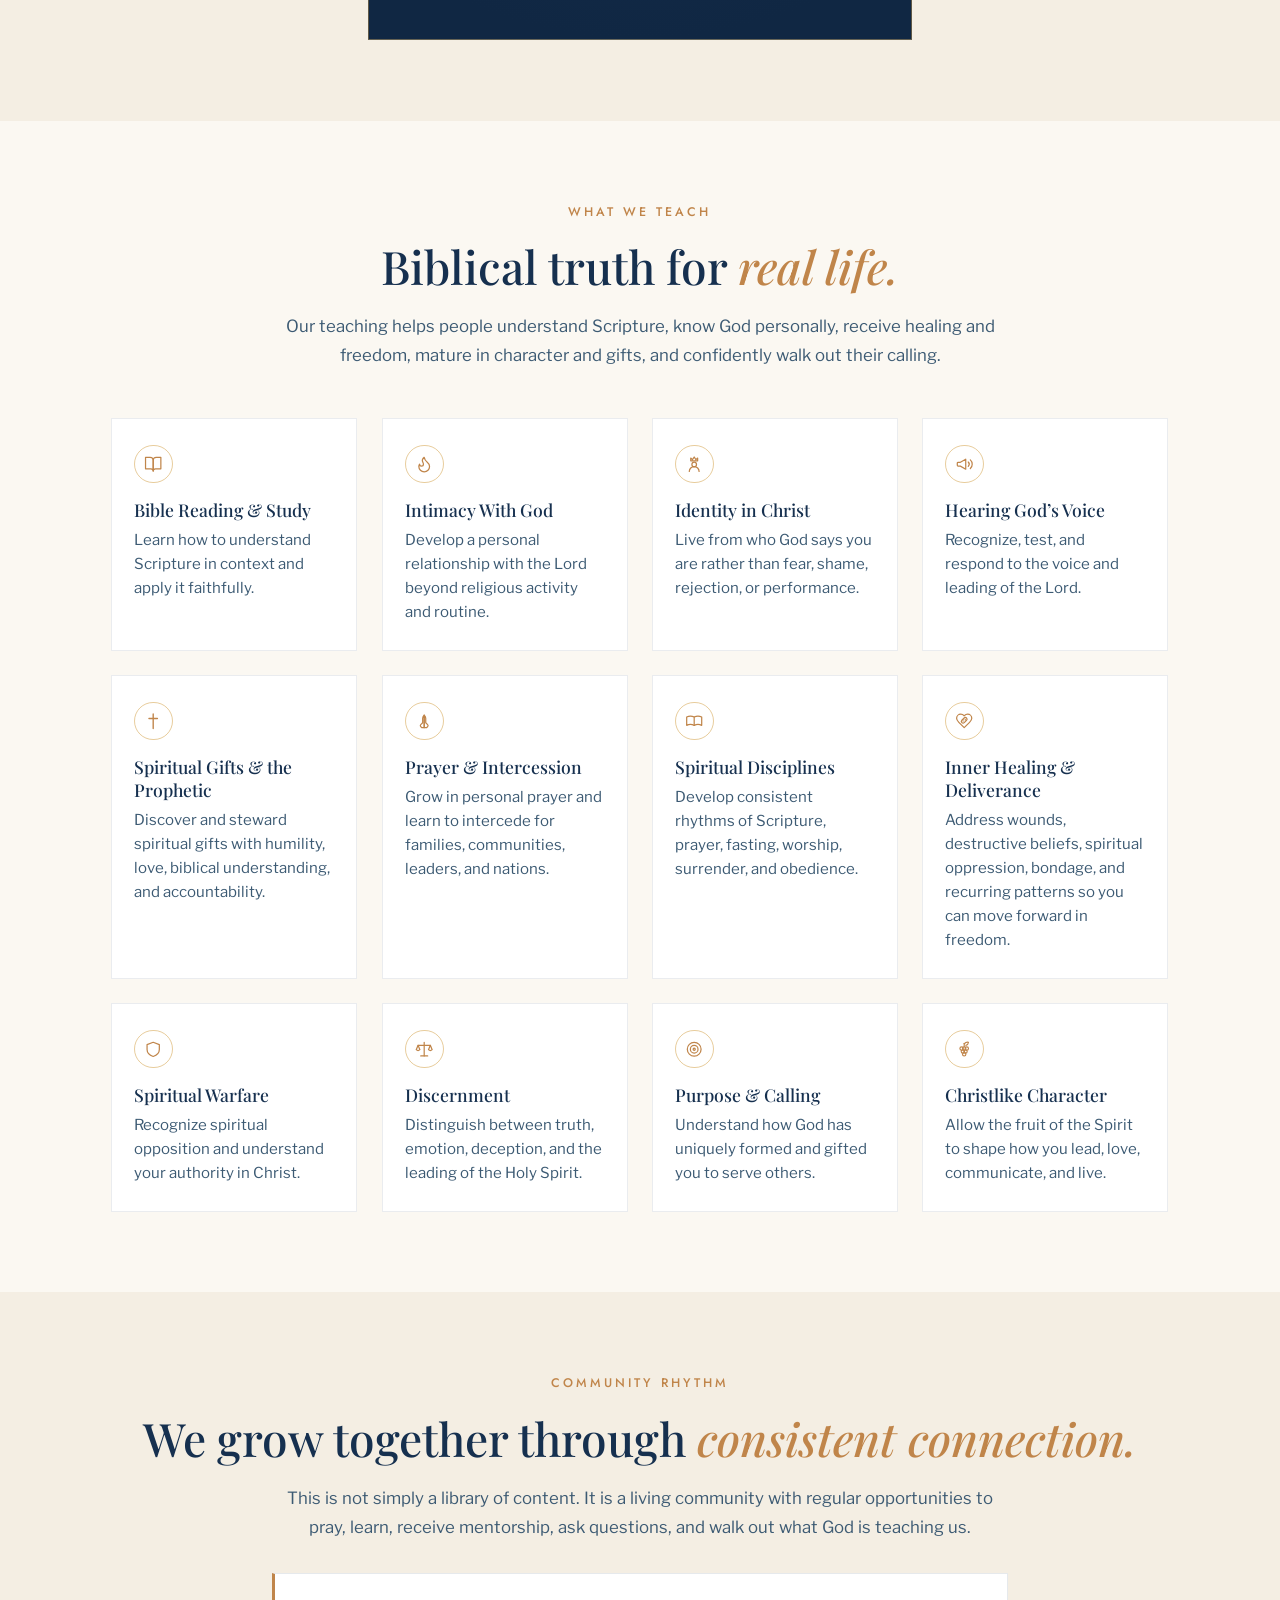
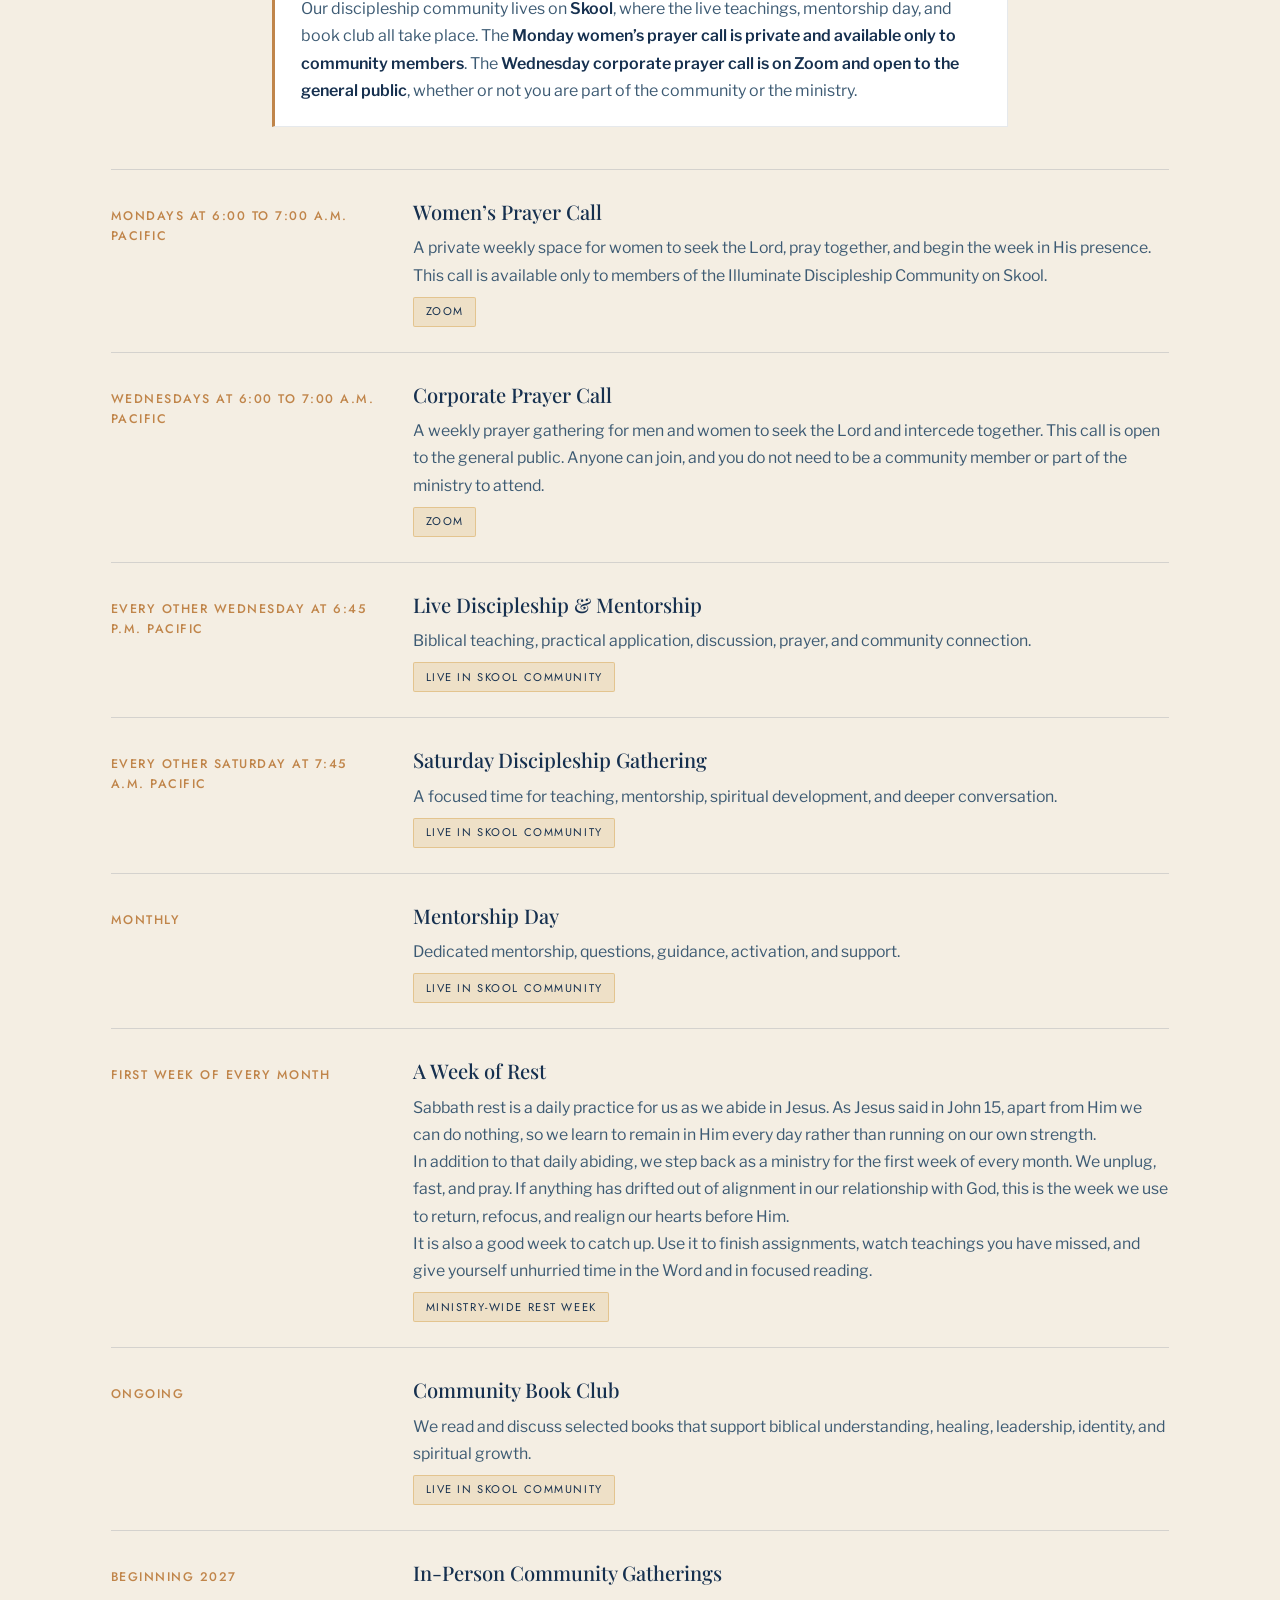
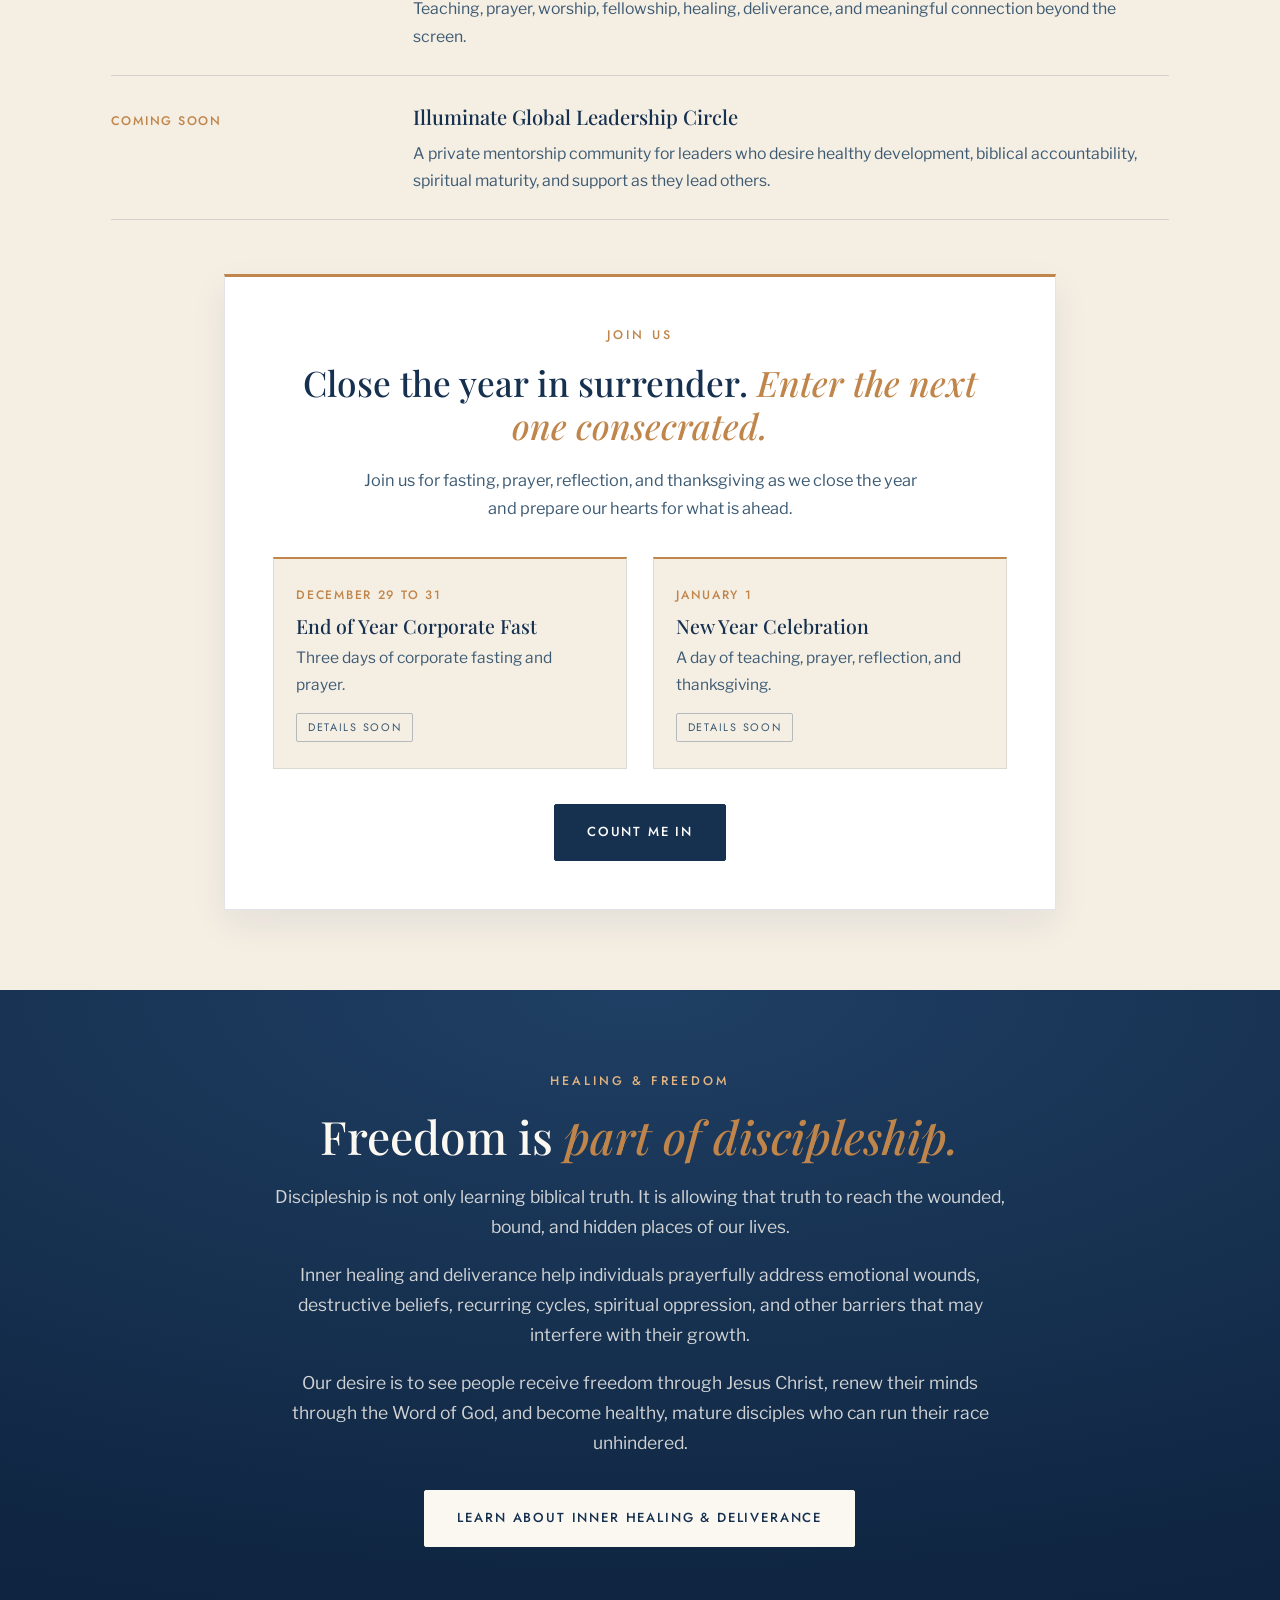
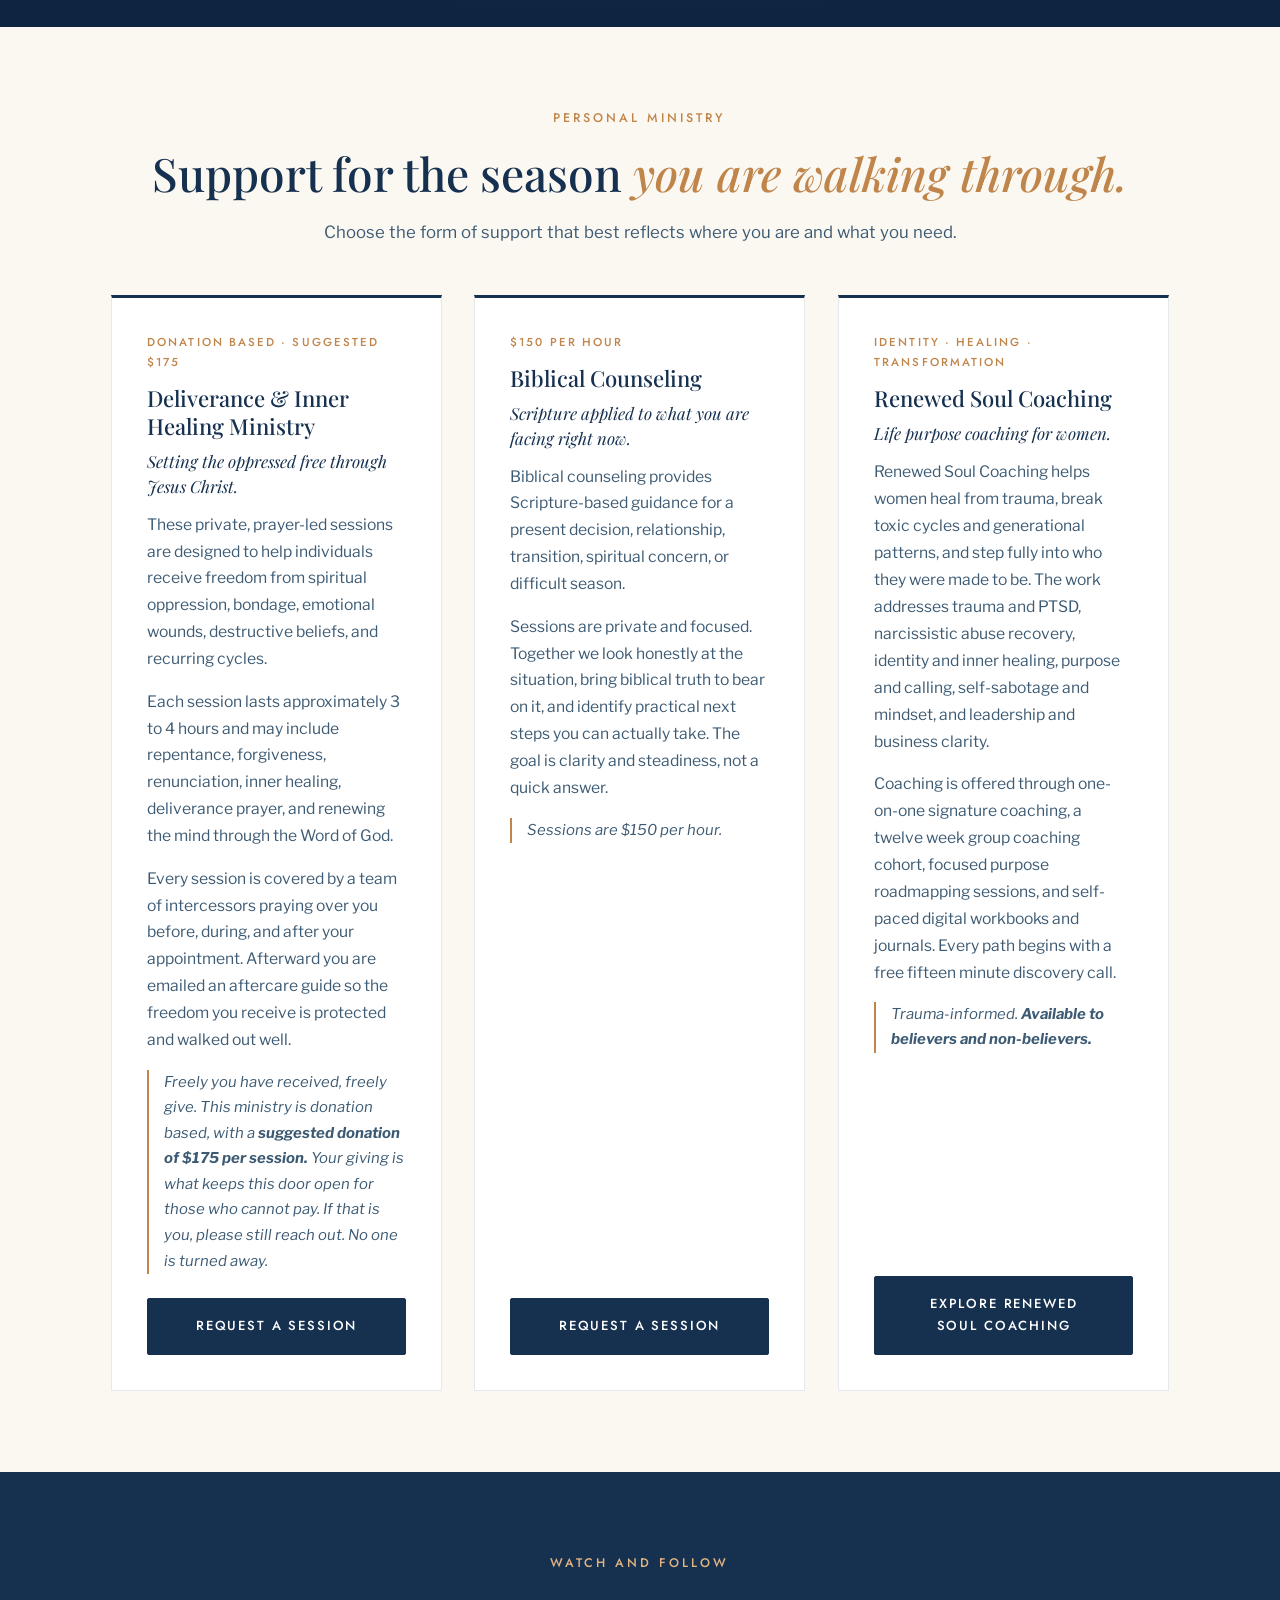
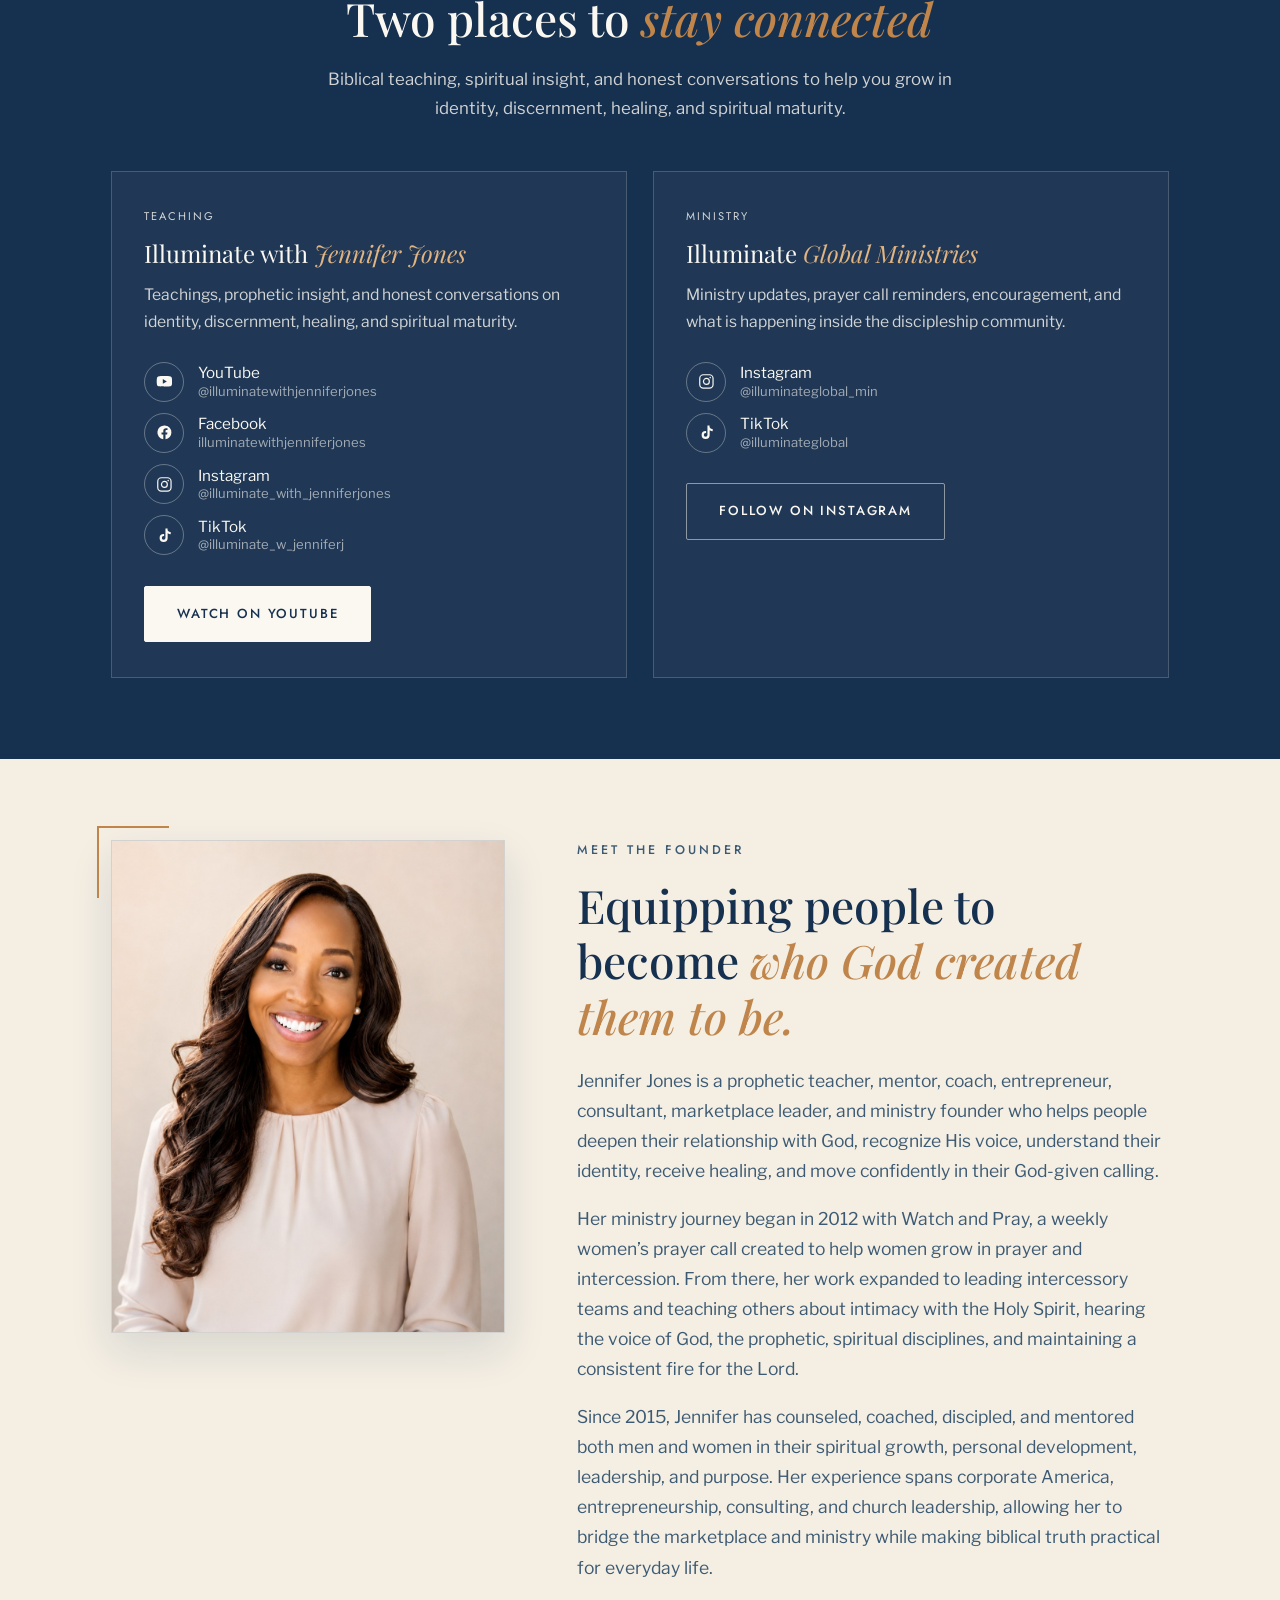
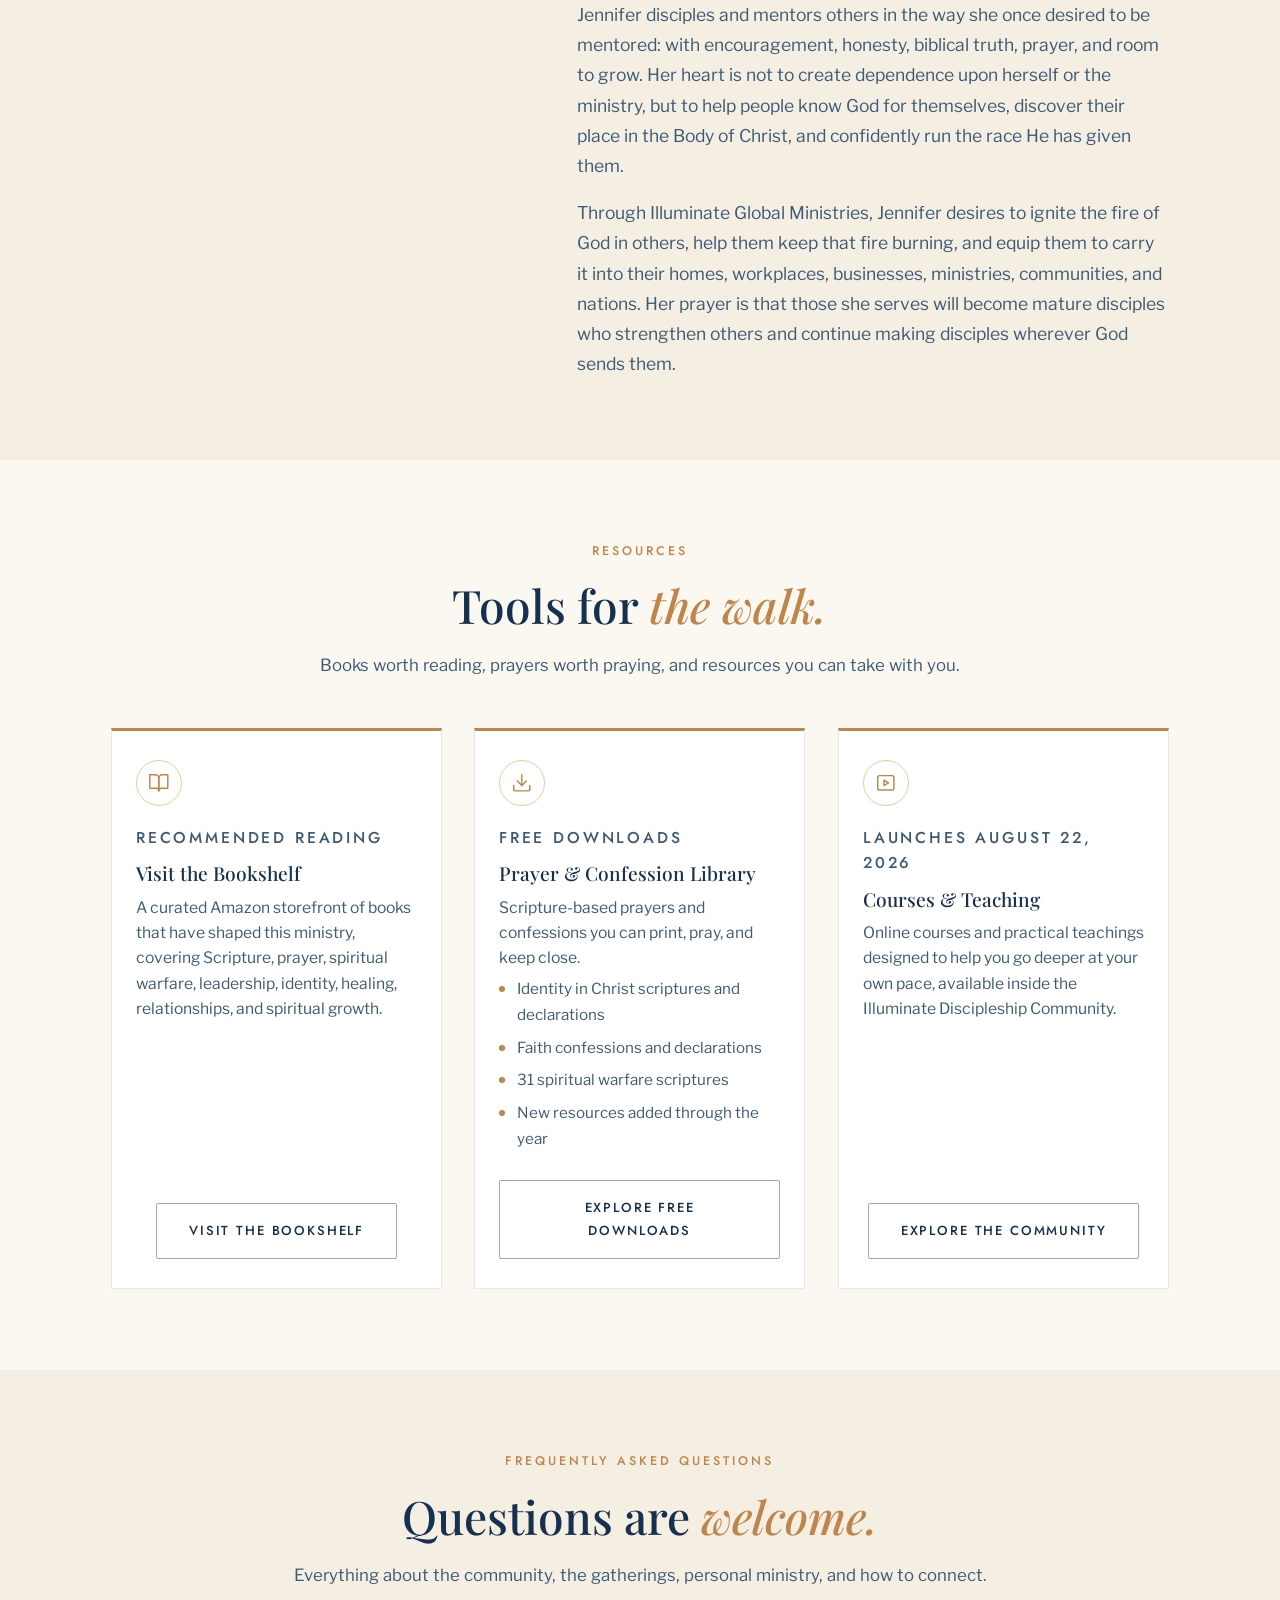
==== commit ecbd46c2: "Add files via upload" ====
--- a/index.html
+++ b/index.html
@@ -768,7 +768,7 @@
 
     <div class="grid-3">
       <article class="service">
-        <p class="kicker">Donation Based</p>
+        <p class="kicker">Donation Based &middot; Suggested $175</p>
         <h3>Deliverance &amp; Inner Healing Ministry</h3>
         <p class="sub">Setting the oppressed free through Jesus Christ.</p>
         <p>
@@ -780,12 +780,22 @@
           forgiveness, renunciation, inner healing, deliverance prayer, and renewing the mind
           through the Word of God.
         </p>
-        <p class="aside">Freely you have received, freely give. <strong>Donations are welcomed but never required.</strong></p>
+        <p>
+          Every session is covered by a team of intercessors praying over you before, during, and
+          after your appointment. Afterward you are emailed an aftercare guide so the freedom you
+          receive is protected and walked out well.
+        </p>
+        <p class="aside">
+          Freely you have received, freely give. This ministry is donation based, with a
+          <strong>suggested donation of $175 per session.</strong> Your giving is what keeps this
+          door open for those who cannot pay. If that is you, please still reach out. No one is
+          turned away.
+        </p>
         <a class="btn btn-solid" href="#connect" data-open-tab="deliverance">Request a Session</a>
       </article>
 
       <article class="service">
-        <p class="kicker">$75 Per Hour</p>
+        <p class="kicker">$150 Per Hour</p>
         <h3>Biblical Counseling</h3>
         <p class="sub">Scripture applied to what you are facing right now.</p>
         <p>
@@ -797,7 +807,7 @@
           biblical truth to bear on it, and identify practical next steps you can actually take.
           The goal is clarity and steadiness, not a quick answer.
         </p>
-        <p class="aside">Sessions are $75 per hour.</p>
+        <p class="aside">Sessions are $150 per hour.</p>
         <a class="btn btn-solid" href="#connect" data-open-tab="counseling">Request a Session</a>
       </article>
 
@@ -1219,8 +1229,9 @@
       <div class="faq-item">
         <button class="faq-q" aria-expanded="false">Is there a charge for deliverance and inner healing?<span class="sign"></span></button>
         <div class="faq-a">
-          <p>Deliverance and inner healing ministry is donation-based.</p>
-          <p><strong>Donations are welcomed, but they are never required to receive ministry.</strong></p>
+          <p>Deliverance and inner healing ministry is donation based. The suggested donation is <strong>$175 per session.</strong></p>
+          <p>Each session runs approximately 3 to 4 hours, is covered by a team of intercessors, and includes an aftercare guide emailed to you afterward.</p>
+          <p>Giving is what allows this ministry to remain available to those who cannot pay. <strong>A donation is not required to receive ministry, and no one is turned away.</strong></p>
         </div>
       </div>
 
@@ -1258,7 +1269,7 @@
         <div class="faq-a">
           <p>Biblical counseling provides Scripture-based guidance for a present decision, relationship, spiritual concern, transition, or difficult season.</p>
           <p>Sessions focus on applying biblical truth to the situation and identifying practical next steps.</p>
-          <p><strong>Biblical counseling sessions are $75 per hour.</strong> You can request a session in the Connect section.</p>
+          <p><strong>Biblical counseling sessions are $150 per hour.</strong> You can request a session in the Connect section.</p>
         </div>
       </div>
 
@@ -1361,7 +1372,7 @@
         </button>
         <button class="cmenu" role="tab" aria-selected="false" data-tab="counseling">
           <span class="cm-title">Biblical Counseling</span>
-          <span class="cm-sub">Request a session. $75 per hour.</span>
+          <span class="cm-sub">Request a session. $150 per hour.</span>
         </button>
         <button class="cmenu" role="tab" aria-selected="false" data-tab="community">
           <span class="cm-title">The Community</span>
@@ -1393,7 +1404,7 @@
 
     <!-- Deliverance -->
     <div class="panel" id="panel-deliverance" role="tabpanel" data-subject="Deliverance and Inner Healing Inquiry">
-      <p class="intro">Sessions are private, prayer-led, and last approximately 3 to 4 hours. This ministry is donation-based. Submitting an inquiry does not automatically guarantee an appointment.</p>
+      <p class="intro">Sessions are private, prayer-led, and last approximately 3 to 4 hours. This ministry is donation based, with a suggested donation of $175 per session, and no one is turned away if they are unable to give. Submitting an inquiry does not automatically guarantee an appointment.</p>
       <div class="field"><label for="d-name">Name</label><input type="text" id="d-name" data-label="Name"></div>
       <div class="field"><label for="d-email">Email</label><input type="email" id="d-email" data-label="Email"></div>
       <div class="field"><label for="d-location">City and country</label><input type="text" id="d-location" data-label="Location"></div>
@@ -1409,7 +1420,7 @@
 
     <!-- Counseling -->
     <div class="panel" id="panel-counseling" role="tabpanel" data-subject="Biblical Counseling Session Request">
-      <p class="intro">Biblical counseling sessions are $75 per hour. Tell us a little about what you would like to work through and we will follow up with scheduling details.</p>
+      <p class="intro">Biblical counseling sessions are $150 per hour. Tell us a little about what you would like to work through and we will follow up with scheduling details.</p>
       <div class="field"><label for="c-name">Name</label><input type="text" id="c-name" data-label="Name"></div>
       <div class="field"><label for="c-email">Email</label><input type="email" id="c-email" data-label="Email"></div>
       <div class="field"><label for="c-timezone">Your time zone</label><input type="text" id="c-timezone" data-label="Time Zone"></div>
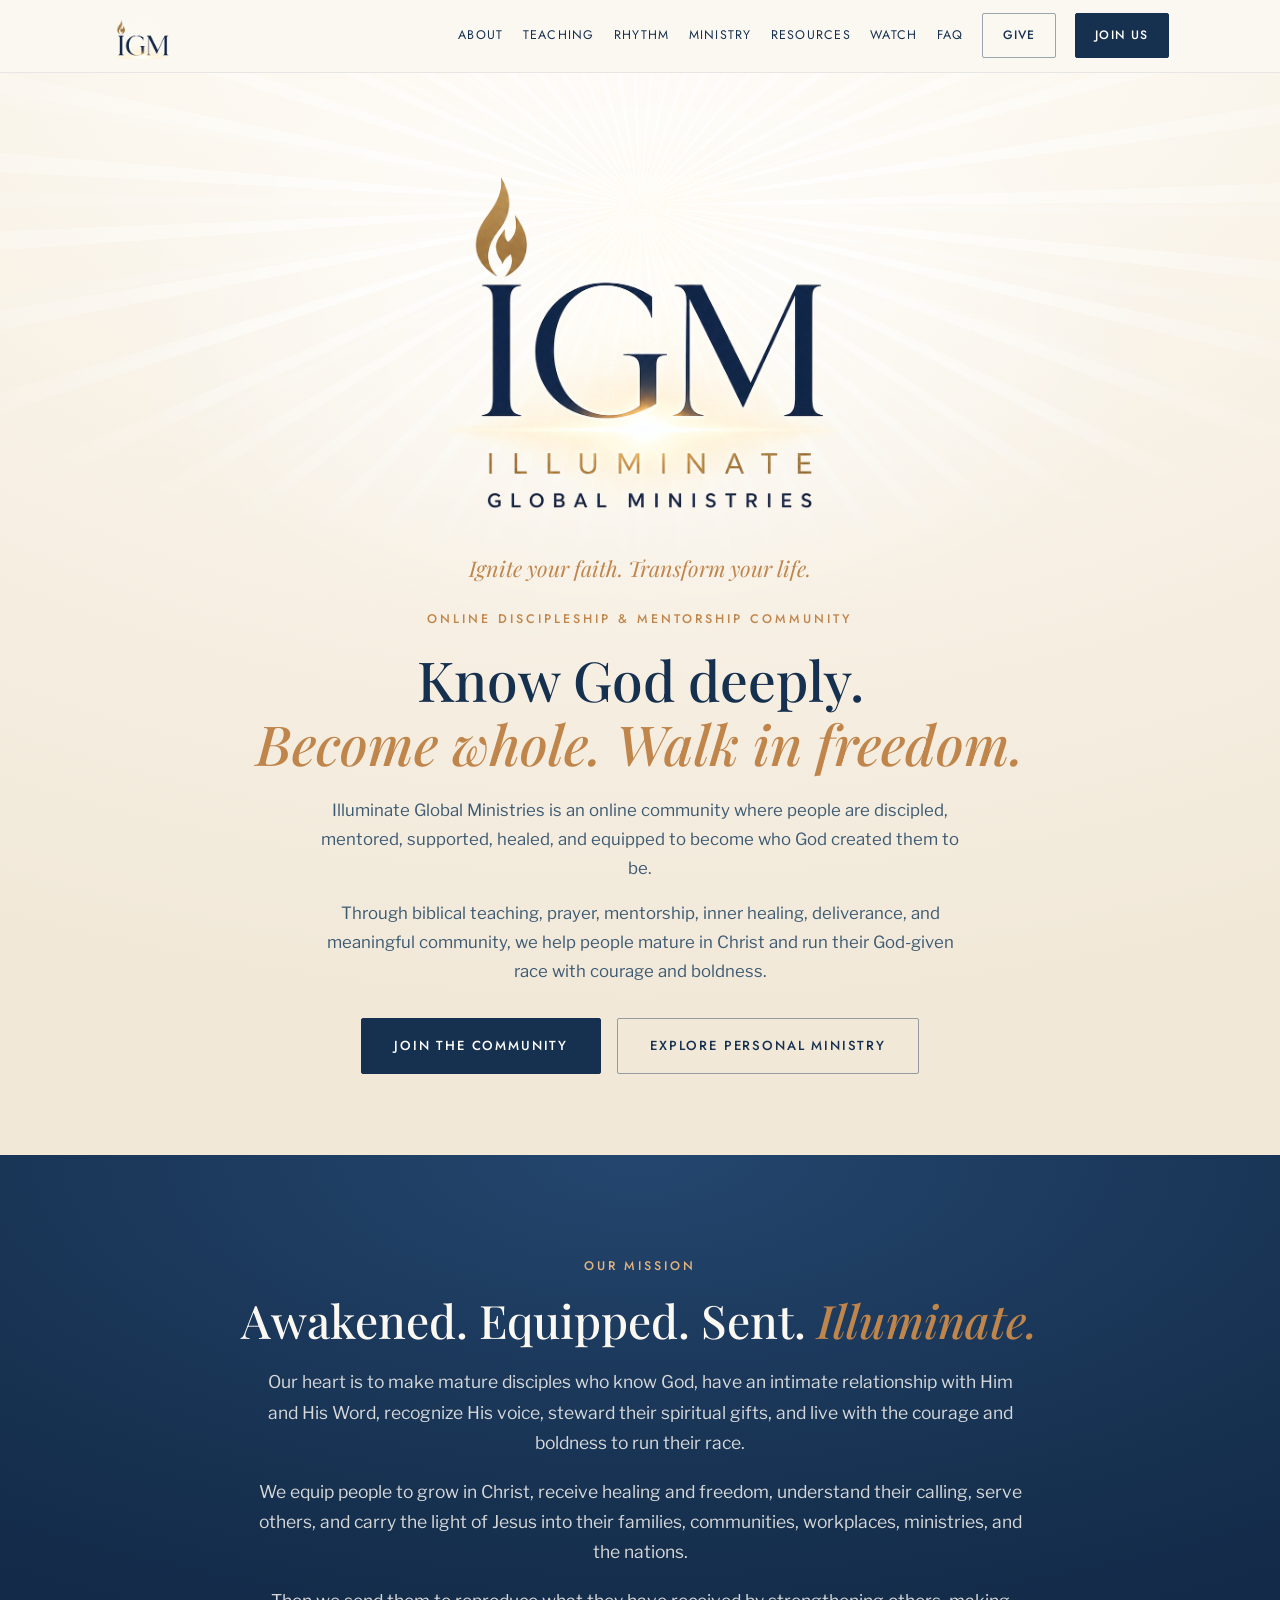
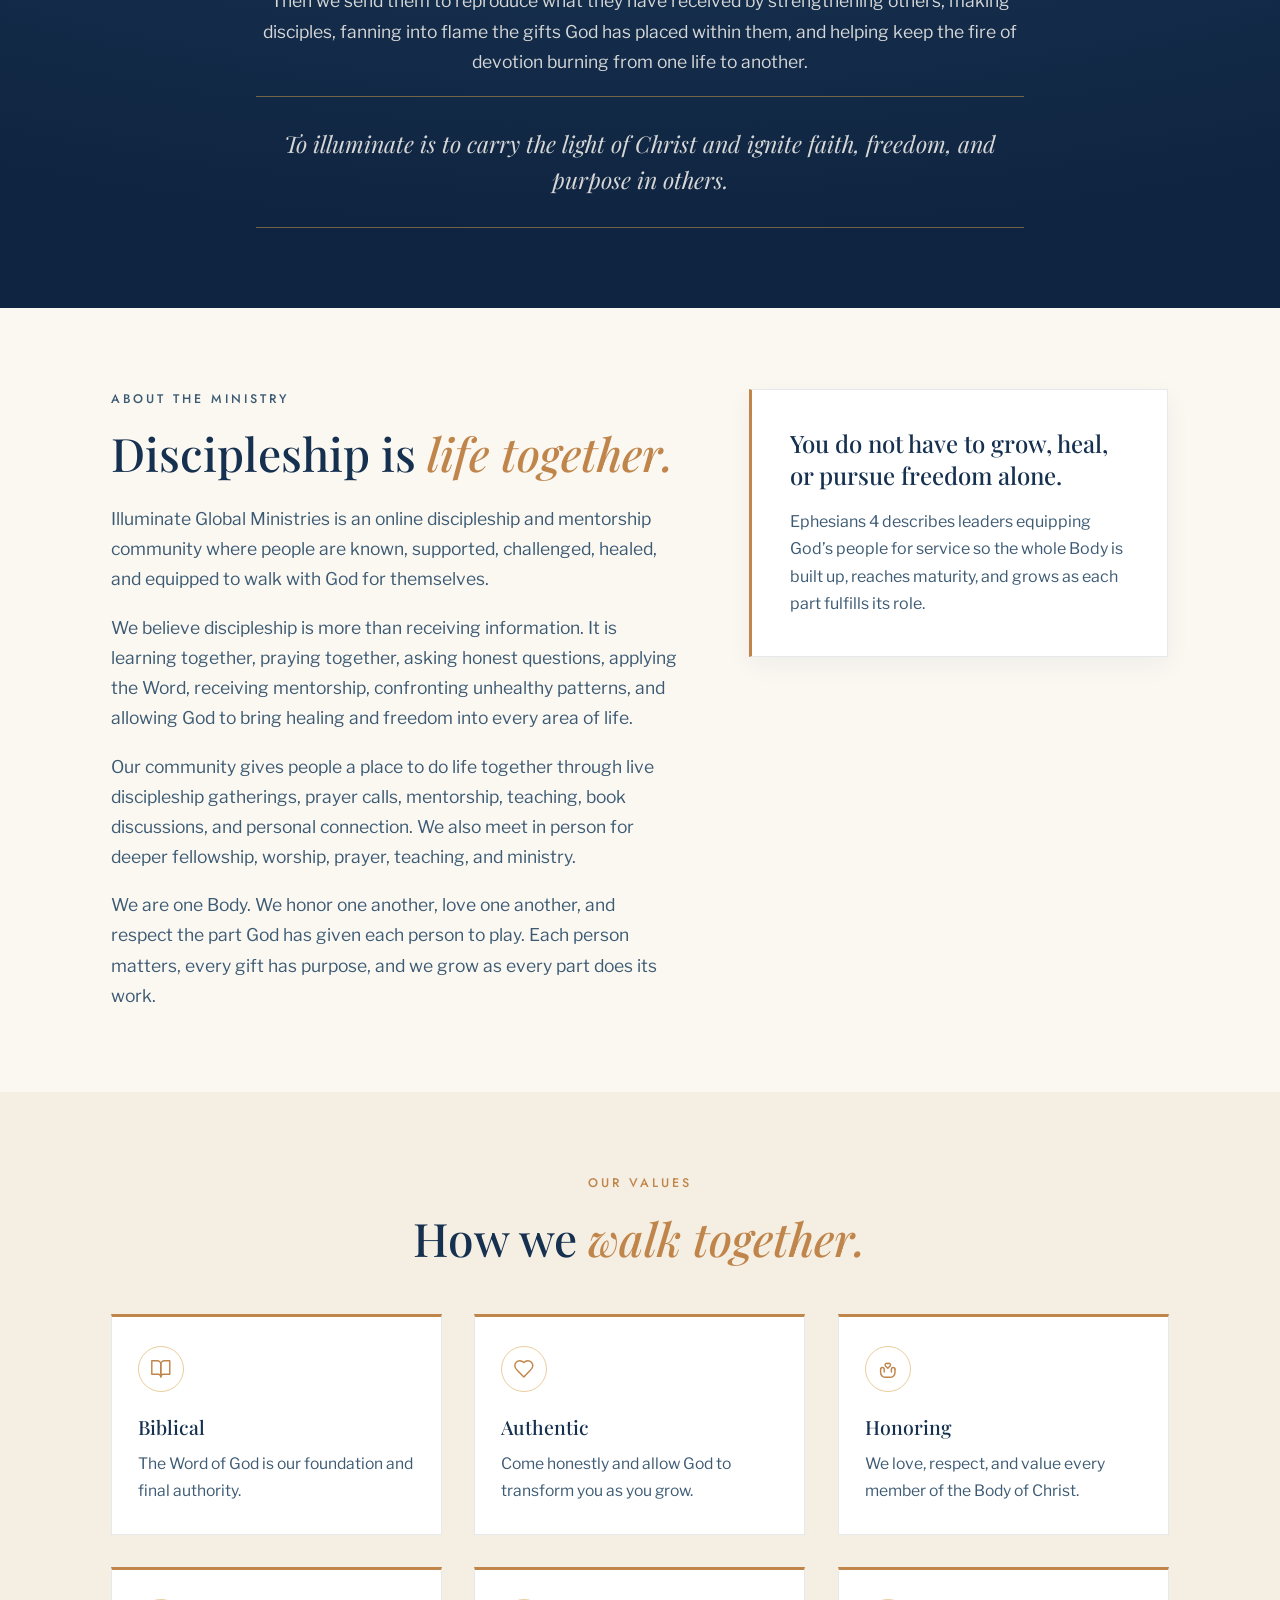
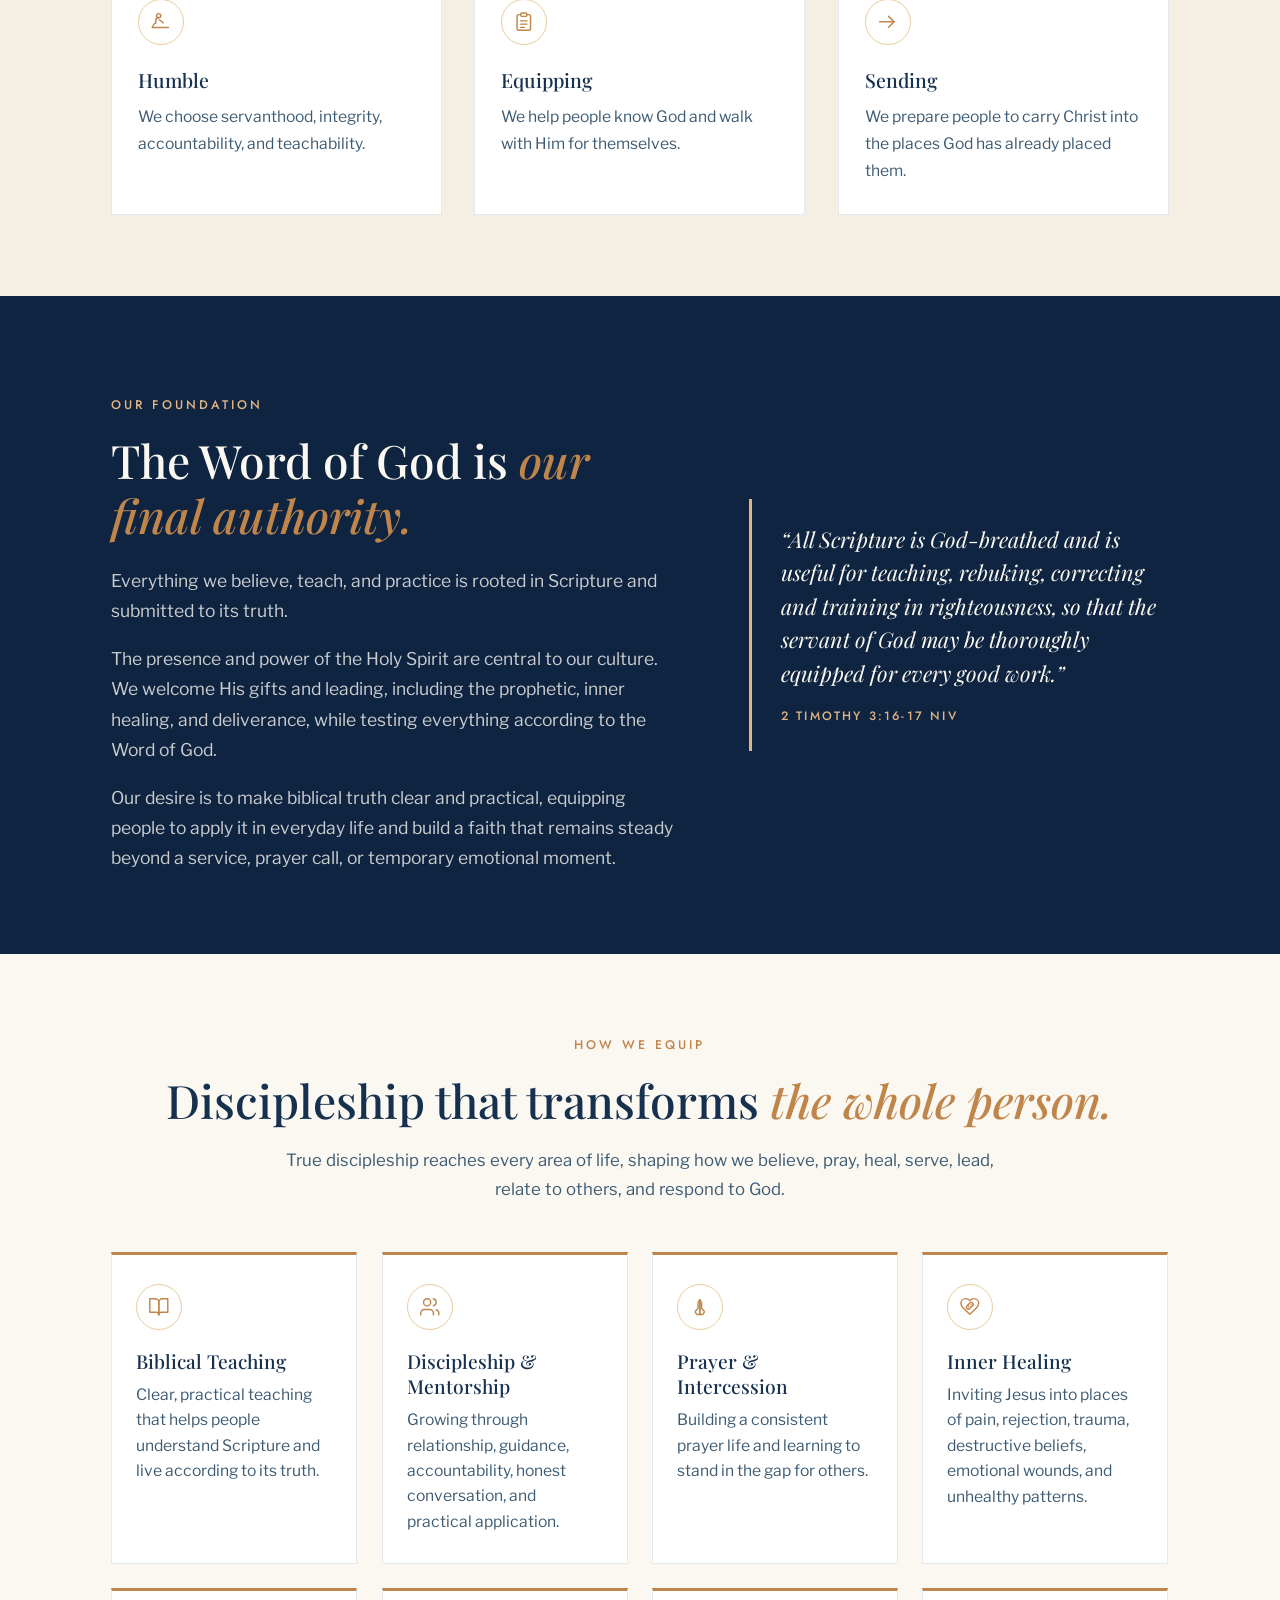
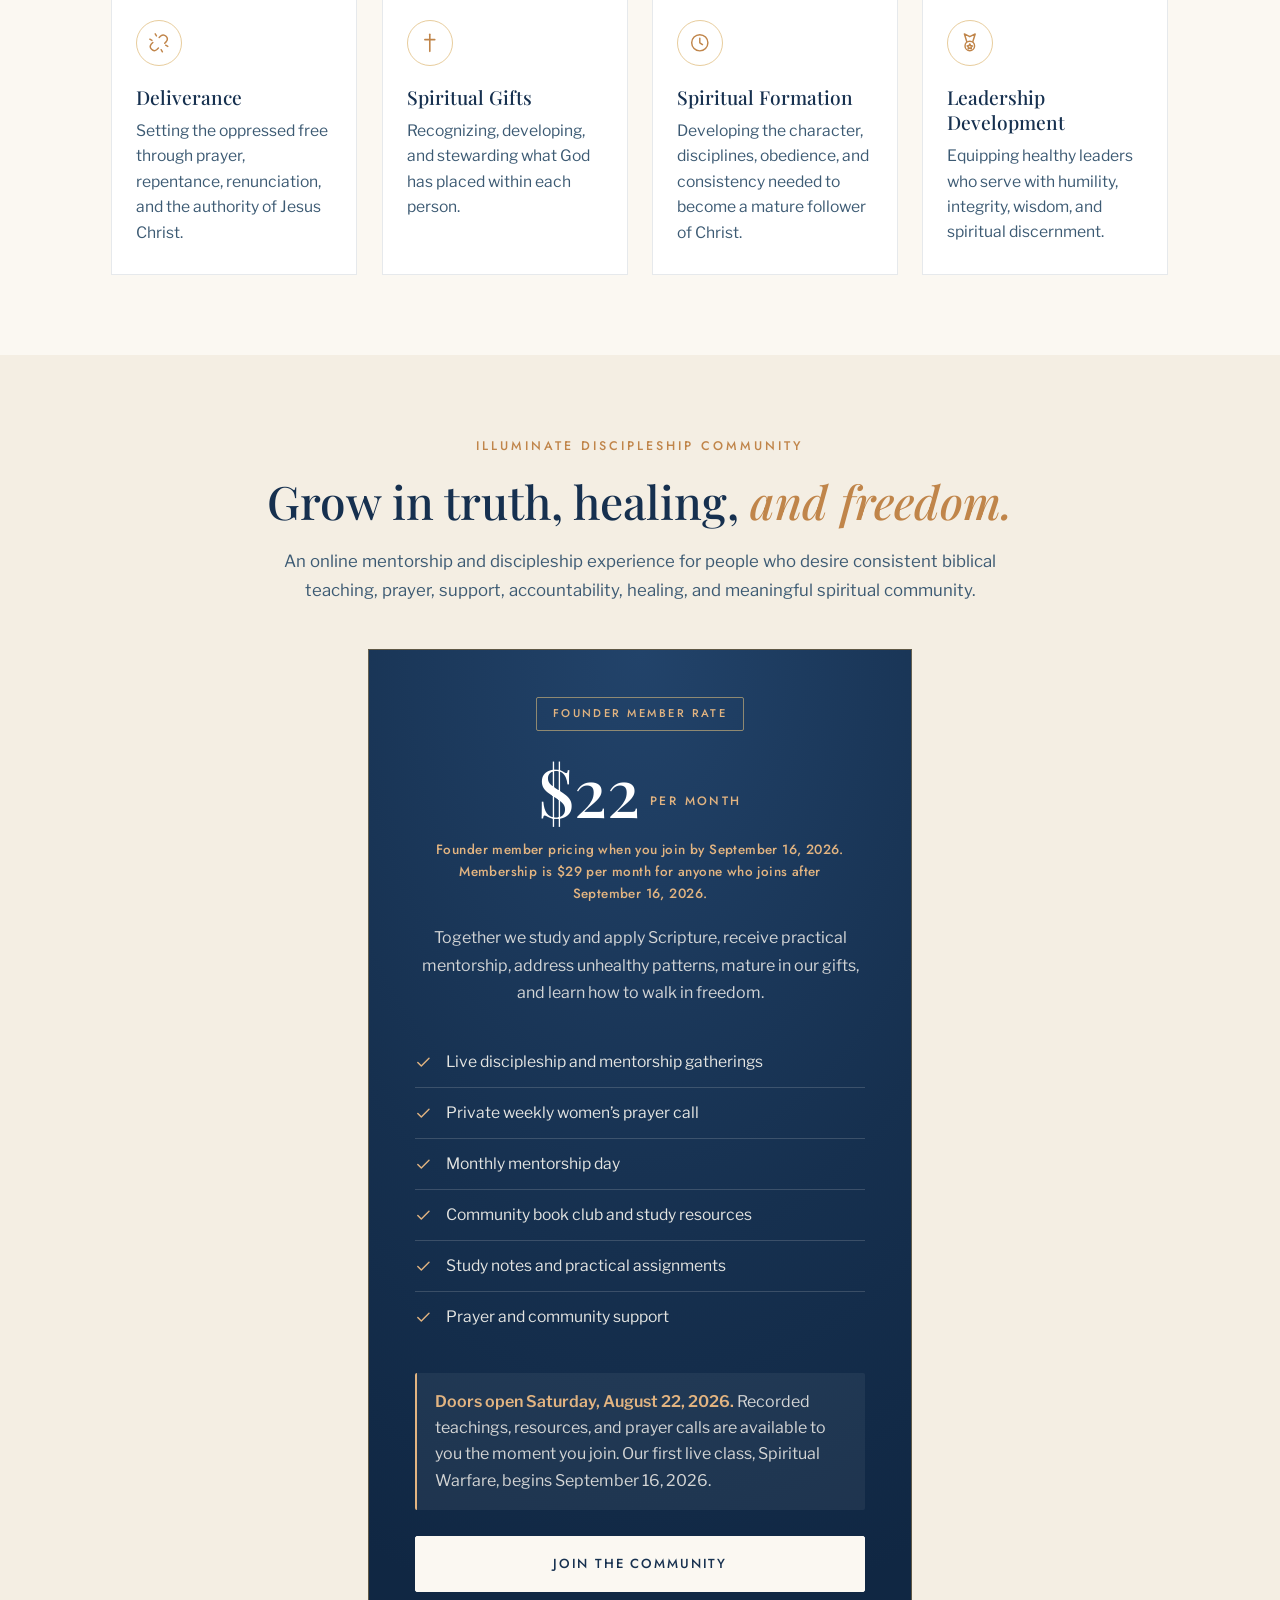
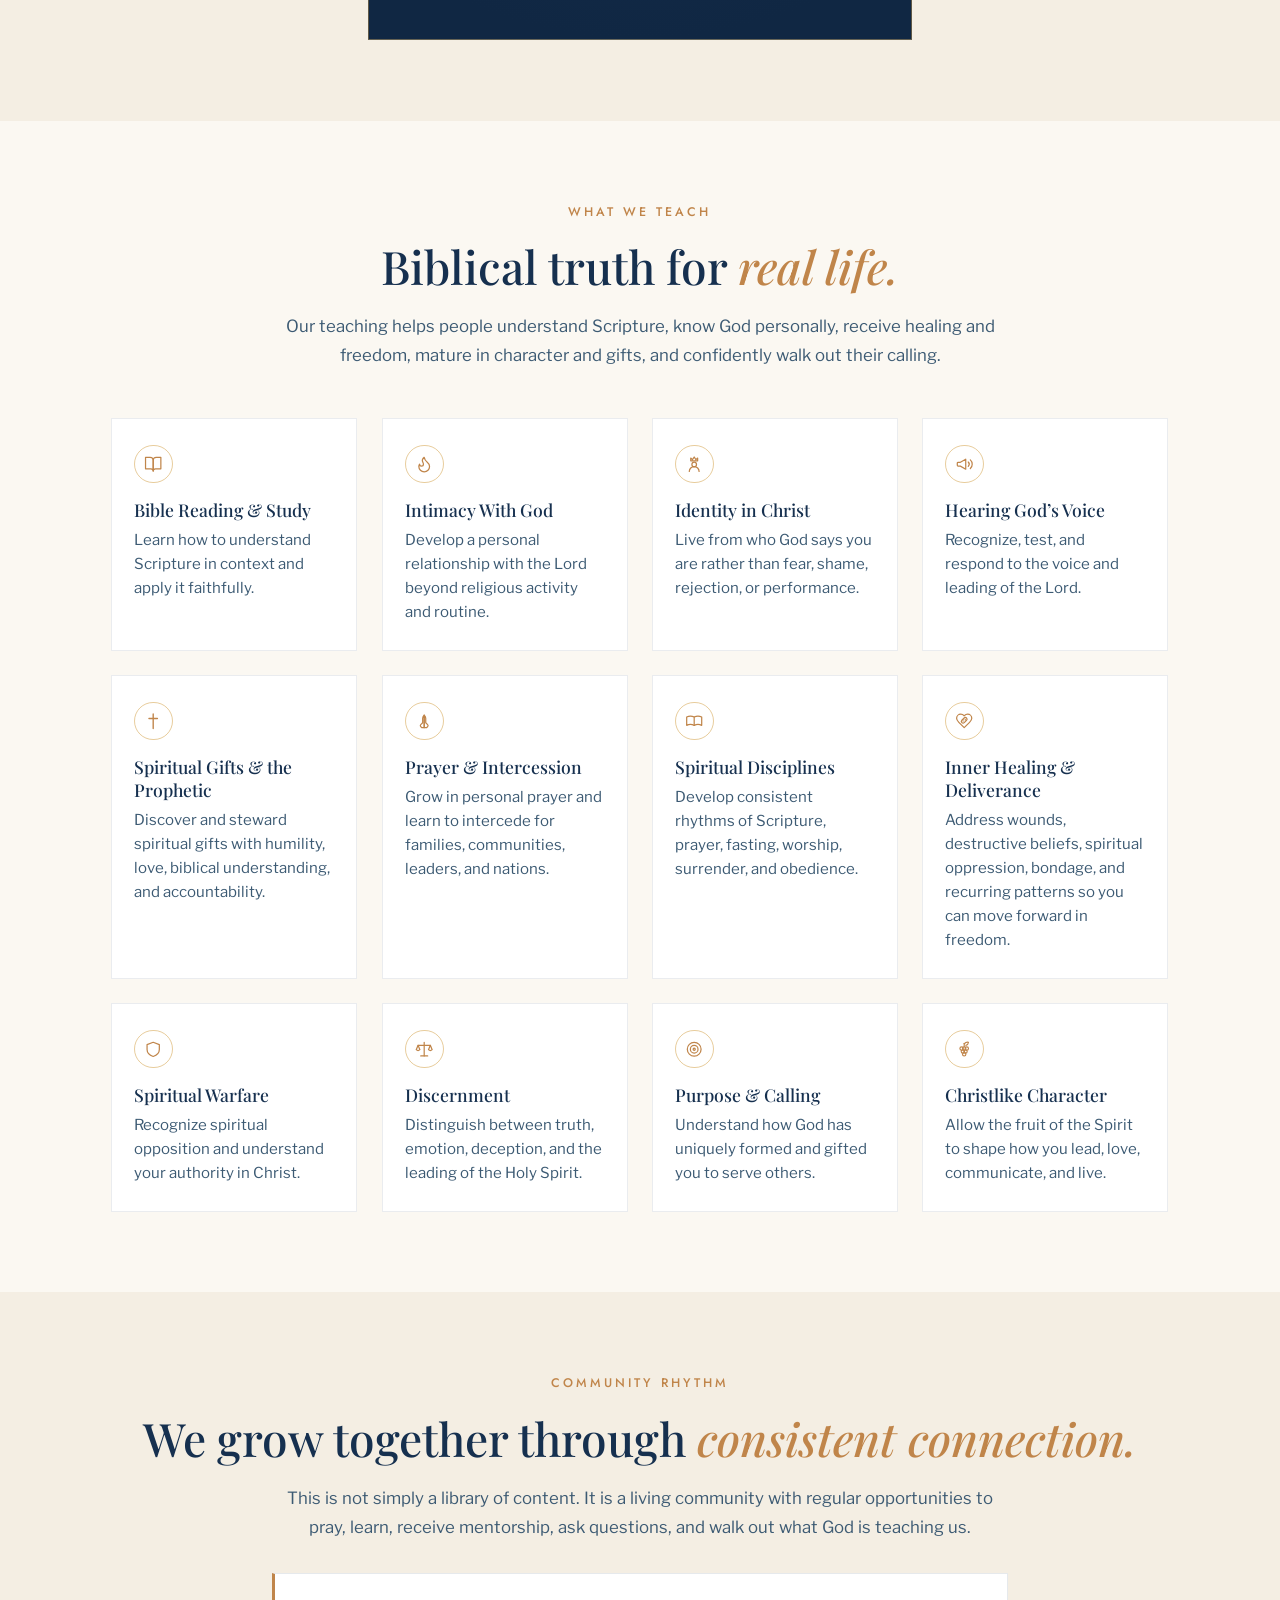
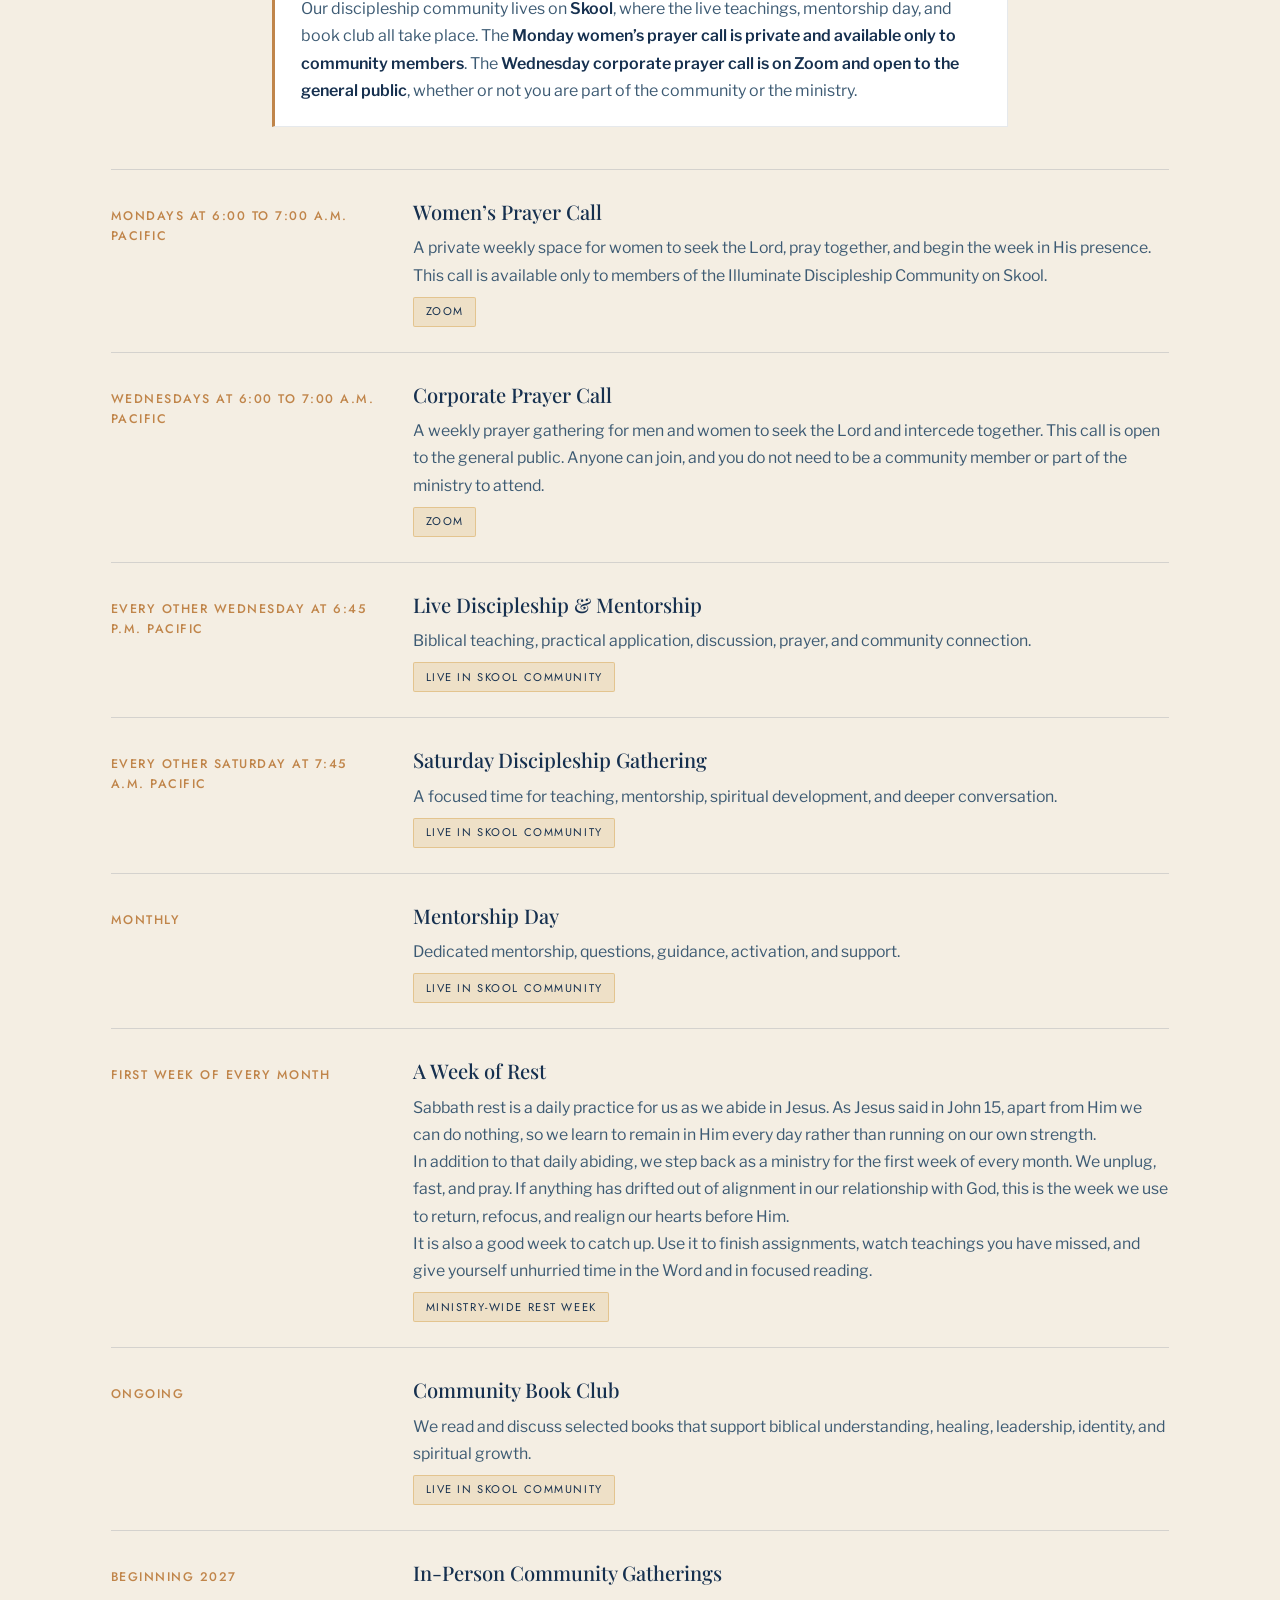
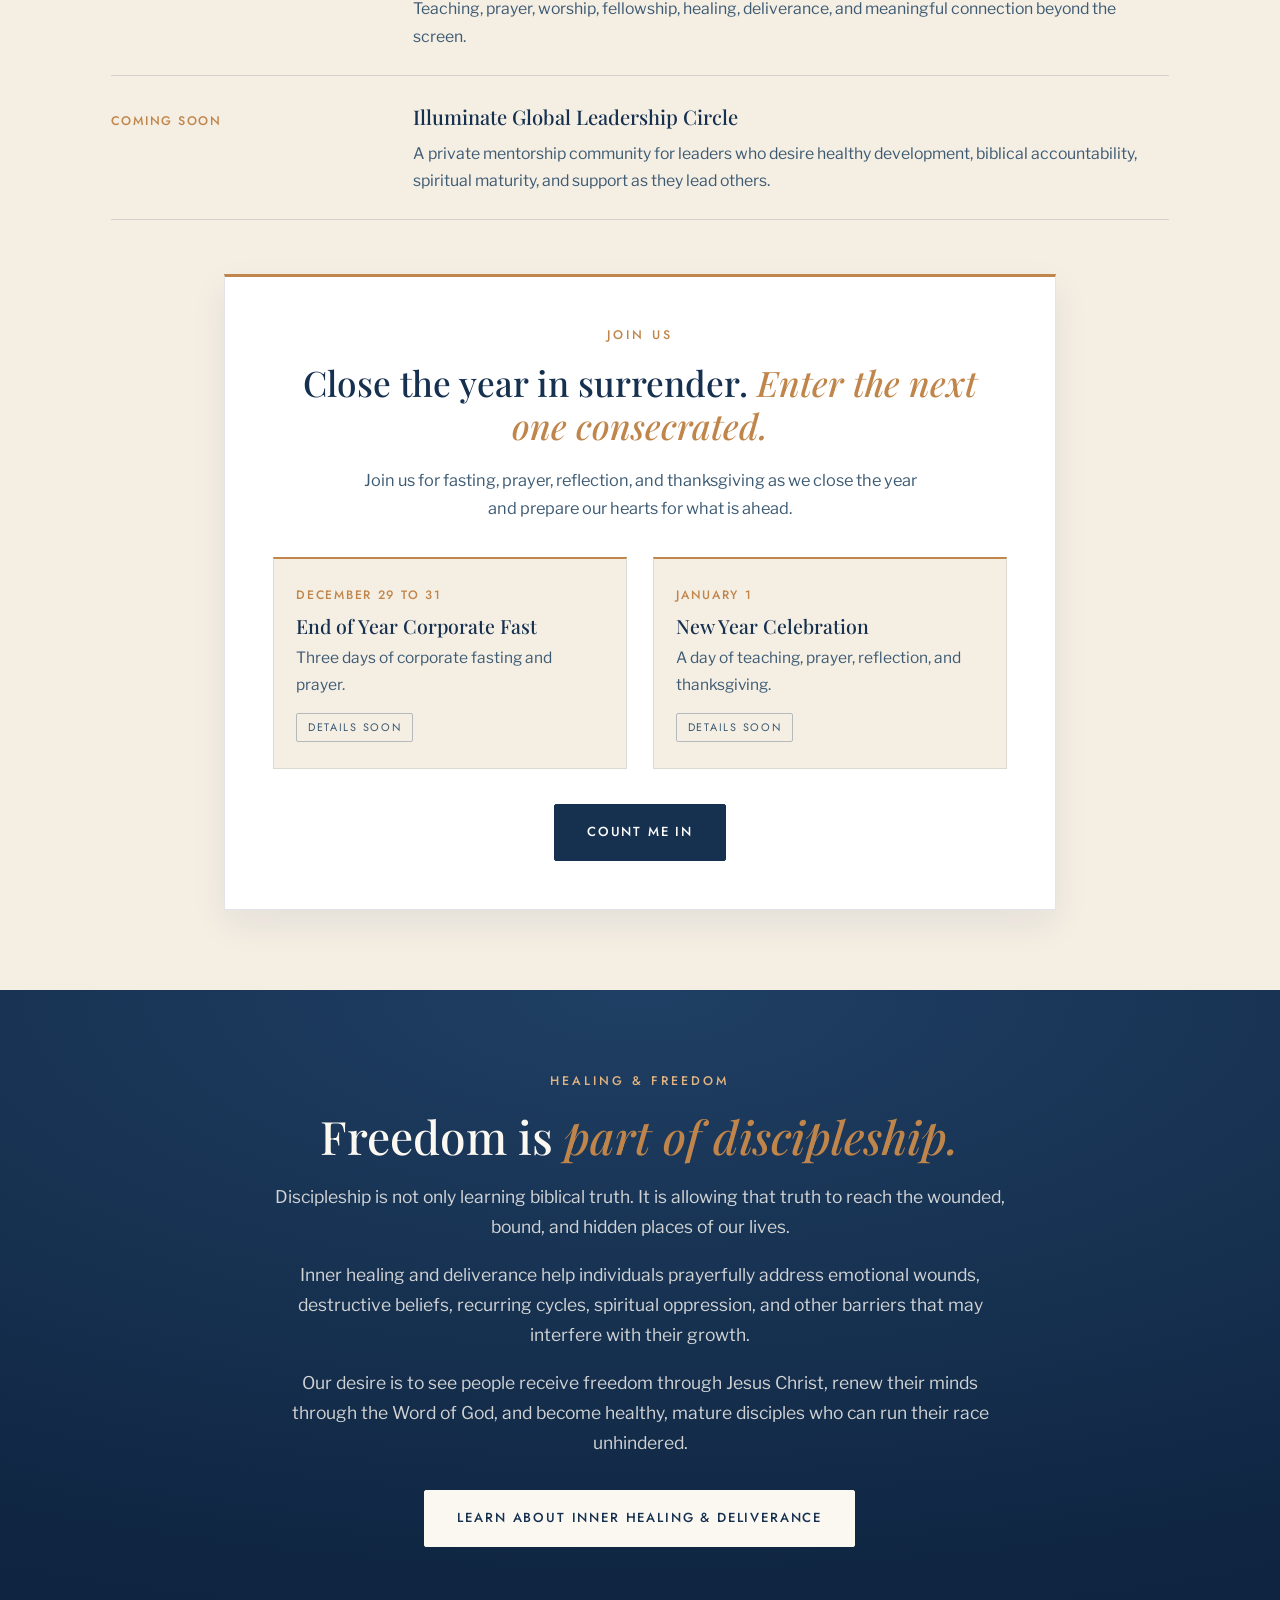
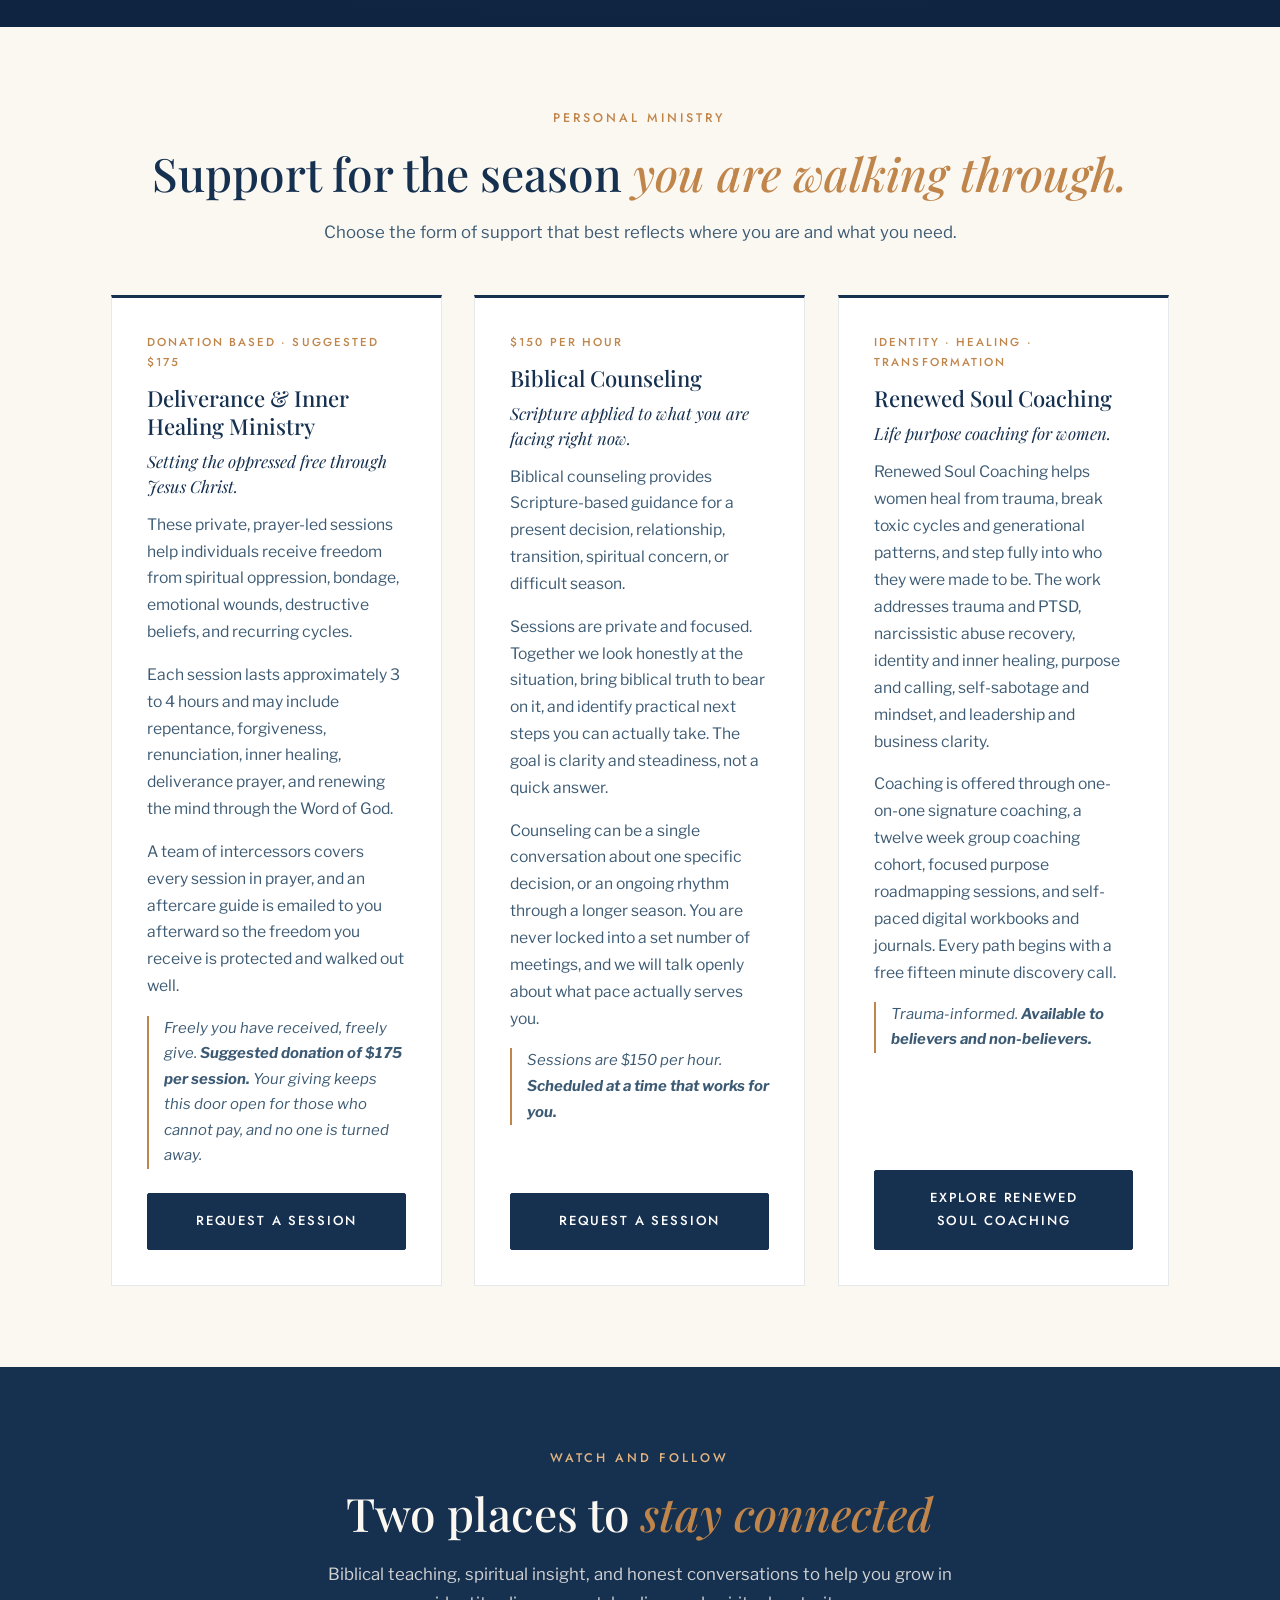
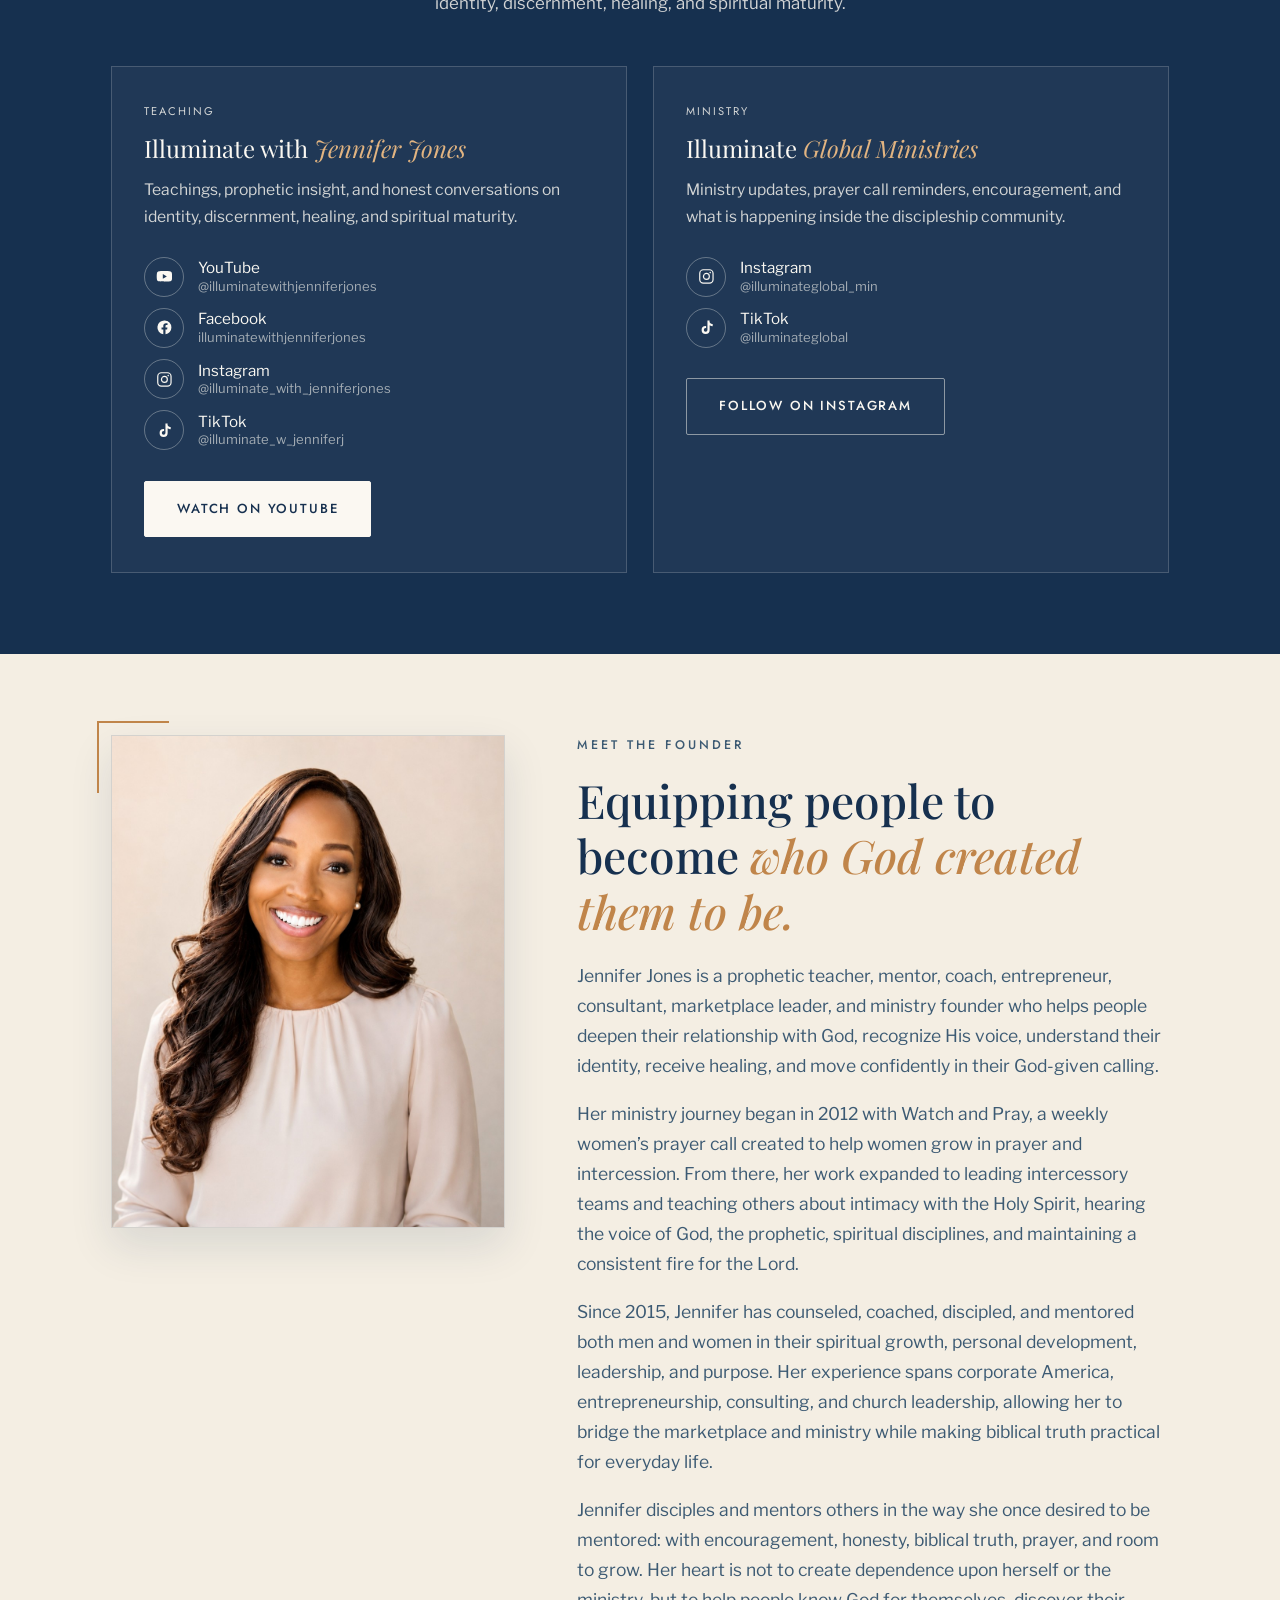
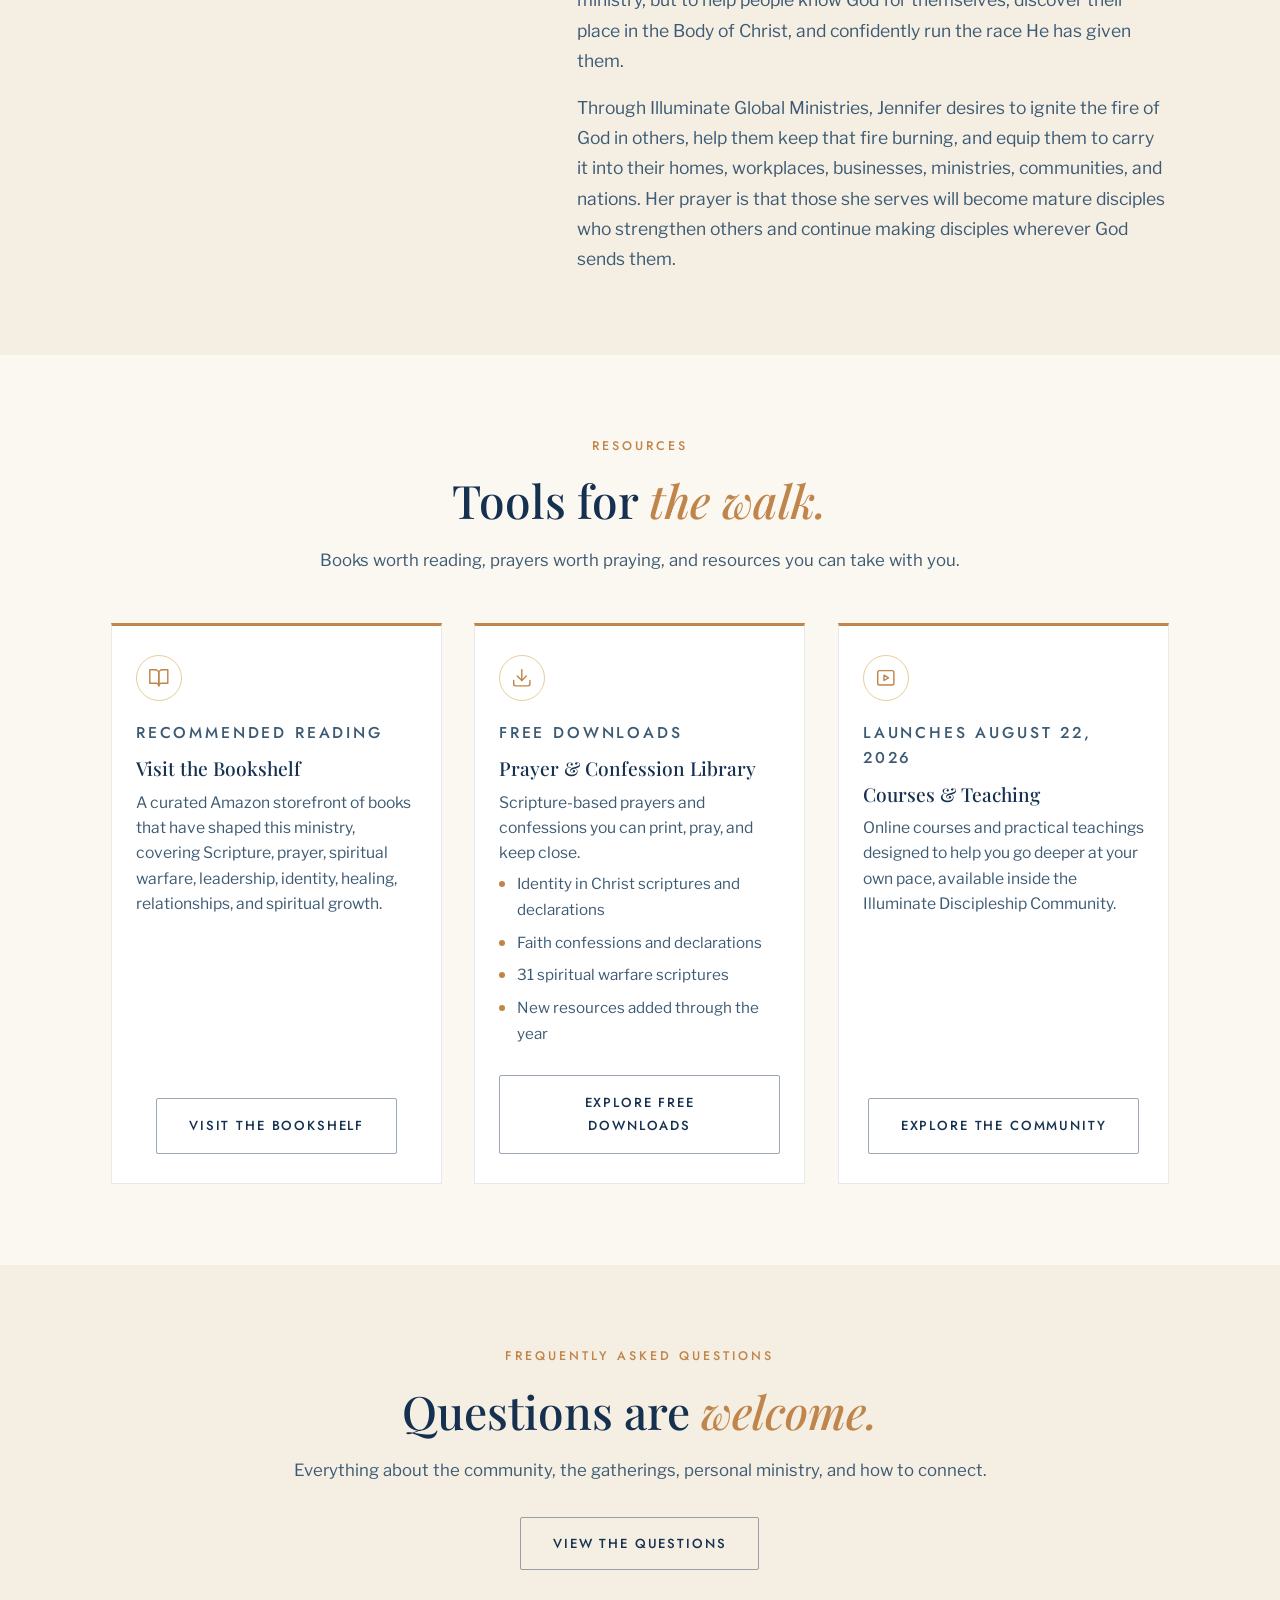
==== commit bb40572d: "Add files via upload" ====
--- a/index.html
+++ b/index.html
@@ -772,24 +772,21 @@
         <h3>Deliverance &amp; Inner Healing Ministry</h3>
         <p class="sub">Setting the oppressed free through Jesus Christ.</p>
         <p>
-          These private, prayer-led sessions are designed to help individuals receive freedom from
-          spiritual oppression, bondage, emotional wounds, destructive beliefs, and recurring cycles.
-        </p>
-        <p>
-          Each session lasts approximately 3 to 4 hours and may include repentance,
-          forgiveness, renunciation, inner healing, deliverance prayer, and renewing the mind
-          through the Word of God.
-        </p>
-        <p>
-          Every session is covered by a team of intercessors praying over you before, during, and
-          after your appointment. Afterward you are emailed an aftercare guide so the freedom you
-          receive is protected and walked out well.
+          These private, prayer-led sessions help individuals receive freedom from spiritual
+          oppression, bondage, emotional wounds, destructive beliefs, and recurring cycles.
+        </p>
+        <p>
+          Each session lasts approximately 3 to 4 hours and may include repentance, forgiveness,
+          renunciation, inner healing, deliverance prayer, and renewing the mind through the
+          Word of God.
+        </p>
+        <p>
+          A team of intercessors covers every session in prayer, and an aftercare guide is emailed
+          to you afterward so the freedom you receive is protected and walked out well.
         </p>
         <p class="aside">
-          Freely you have received, freely give. This ministry is donation based, with a
-          <strong>suggested donation of $175 per session.</strong> Your giving is what keeps this
-          door open for those who cannot pay. If that is you, please still reach out. No one is
-          turned away.
+          Freely you have received, freely give. <strong>Suggested donation of $175 per session.</strong>
+          Your giving keeps this door open for those who cannot pay, and no one is turned away.
         </p>
         <a class="btn btn-solid" href="#connect" data-open-tab="deliverance">Request a Session</a>
       </article>
@@ -807,7 +804,12 @@
           biblical truth to bear on it, and identify practical next steps you can actually take.
           The goal is clarity and steadiness, not a quick answer.
         </p>
-        <p class="aside">Sessions are $150 per hour.</p>
+        <p>
+          Counseling can be a single conversation about one specific decision, or an ongoing rhythm
+          through a longer season. You are never locked into a set number of meetings, and we will
+          talk openly about what pace actually serves you.
+        </p>
+        <p class="aside">Sessions are $150 per hour. <strong>Scheduled at a time that works for you.</strong></p>
         <a class="btn btn-solid" href="#connect" data-open-tab="counseling">Request a Session</a>
       </article>
 
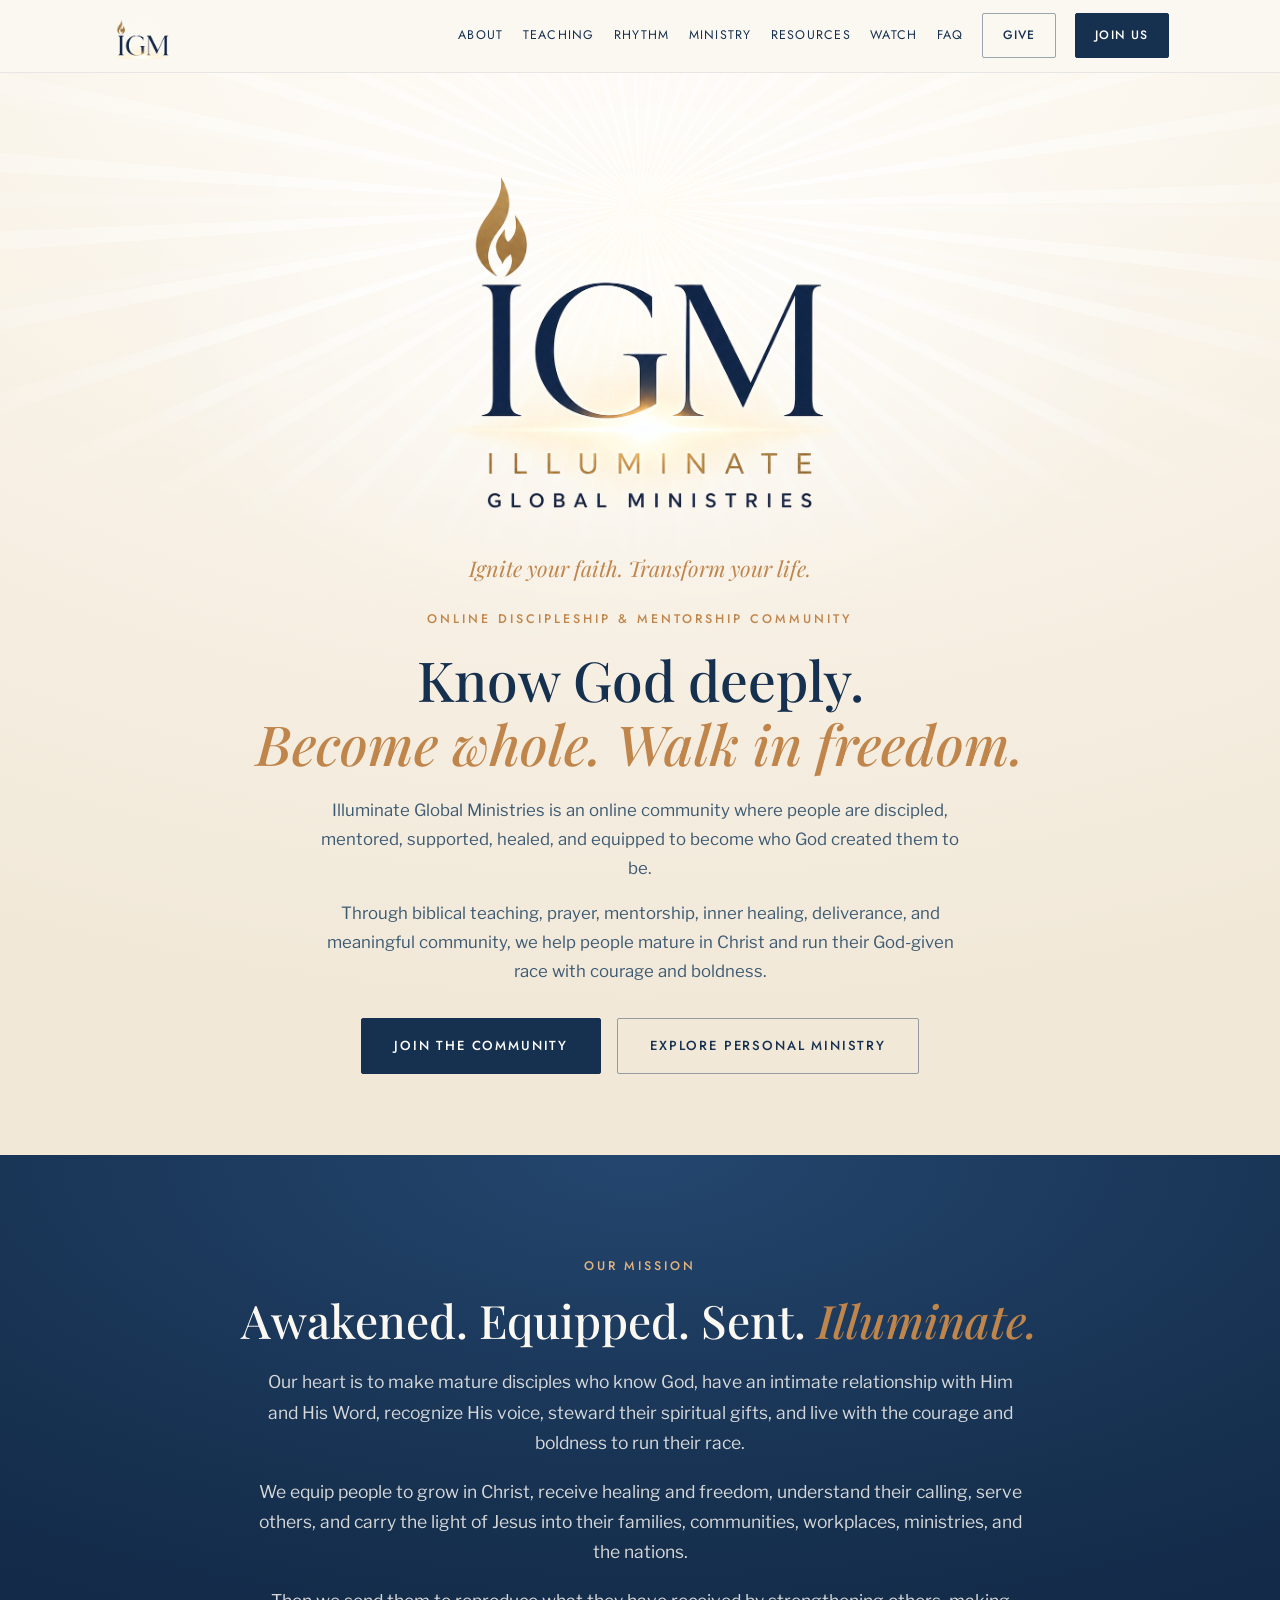
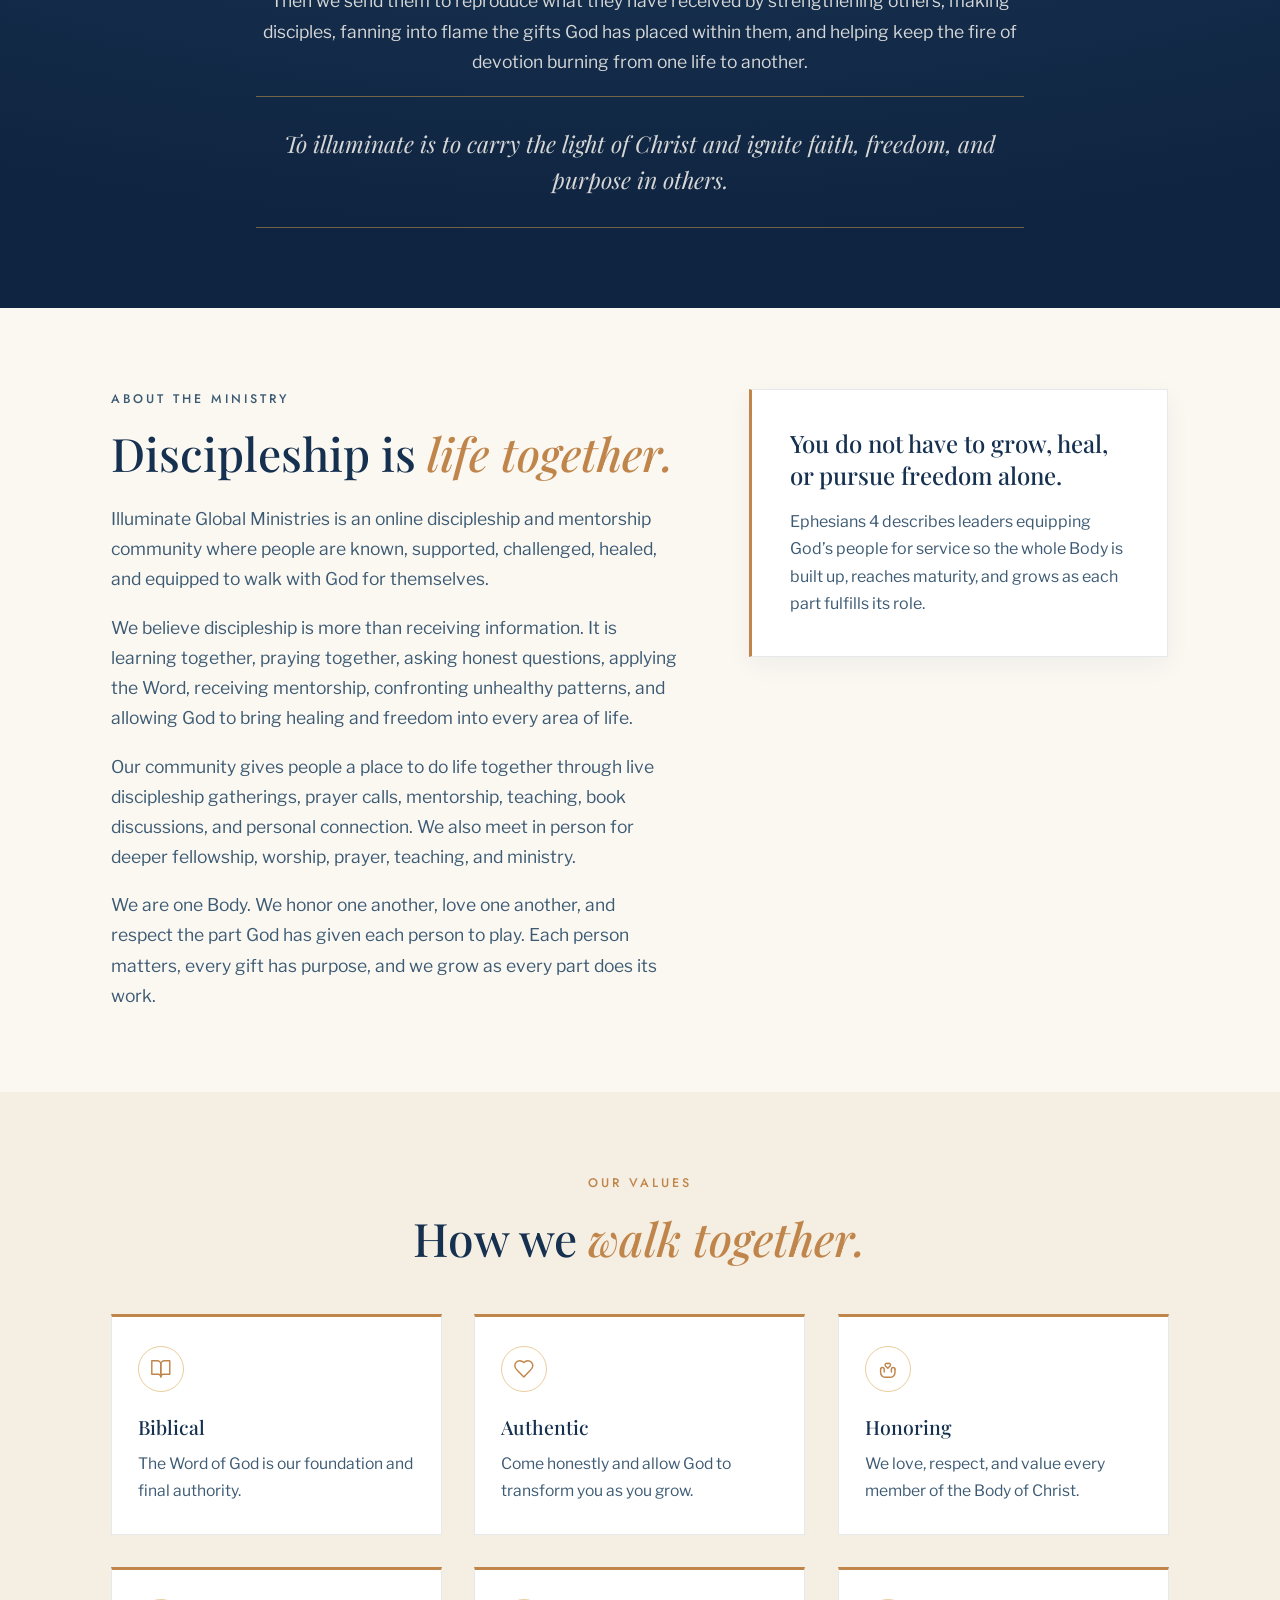
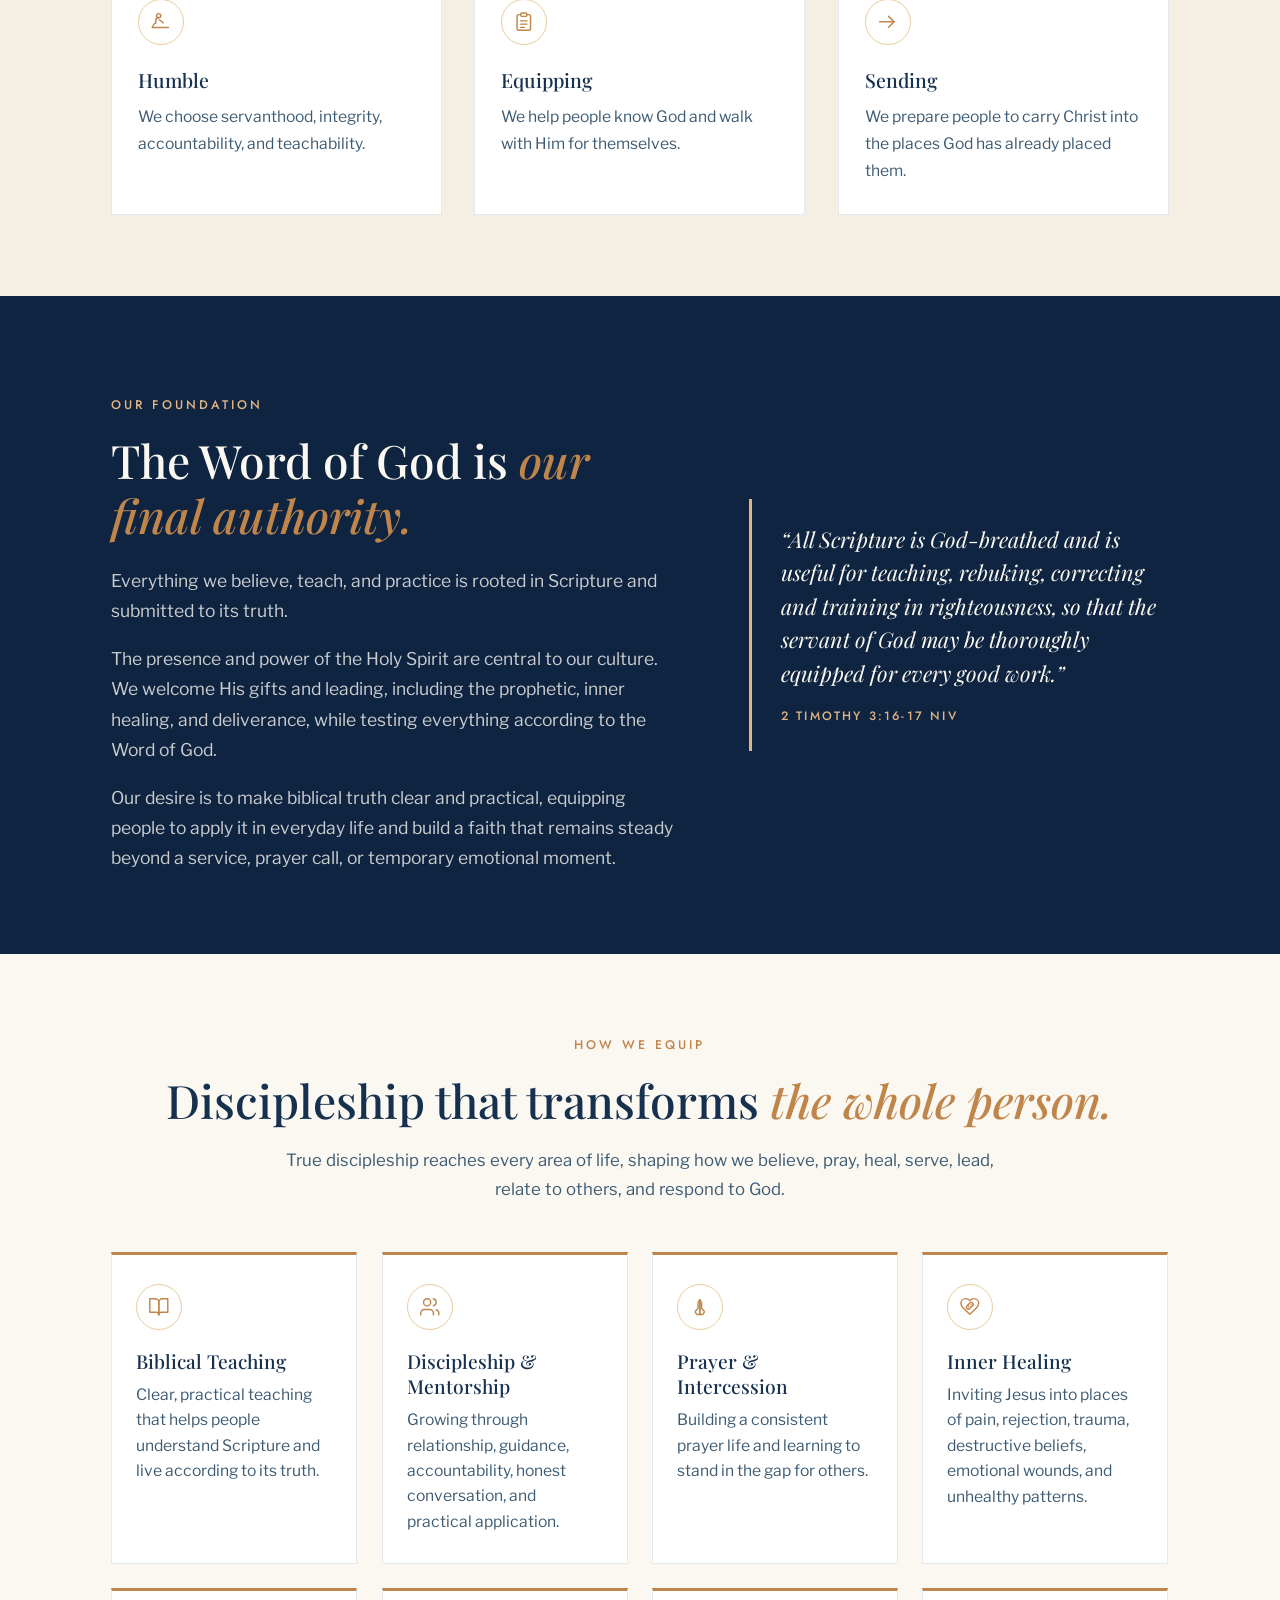
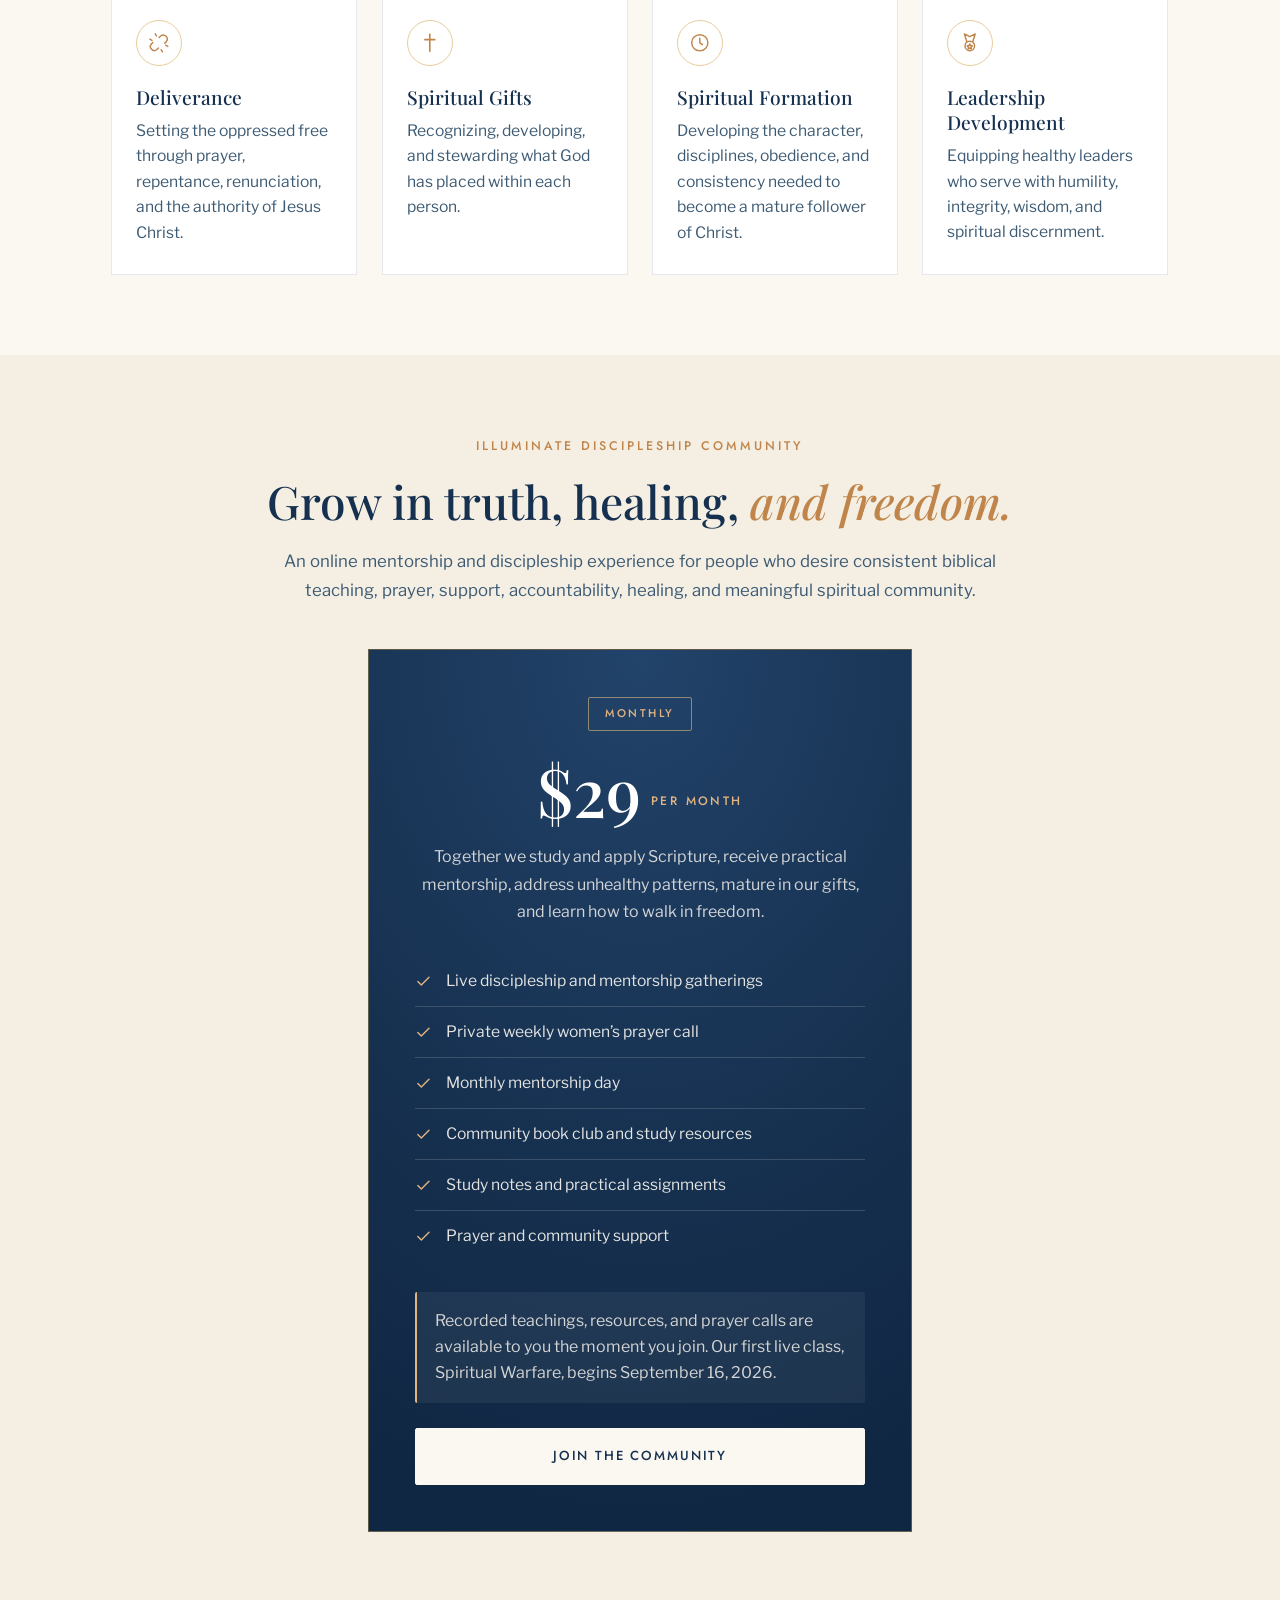
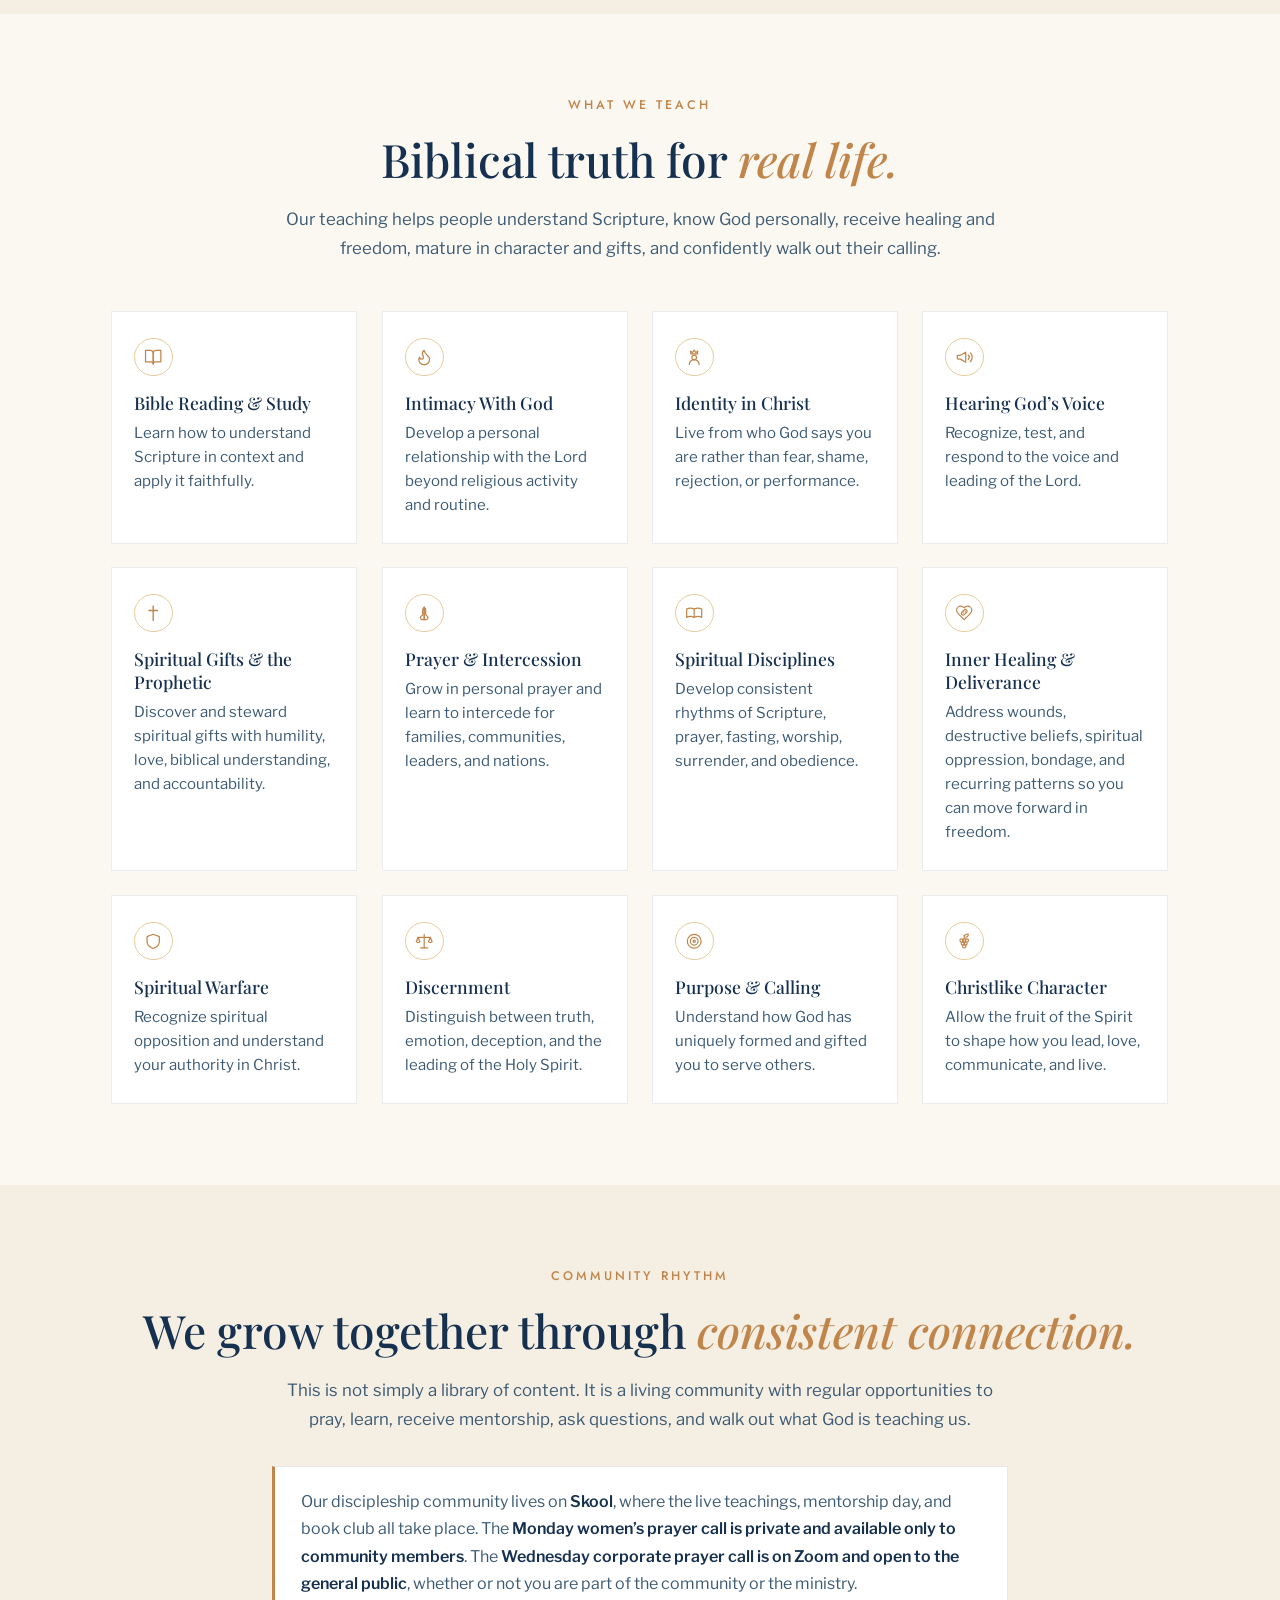
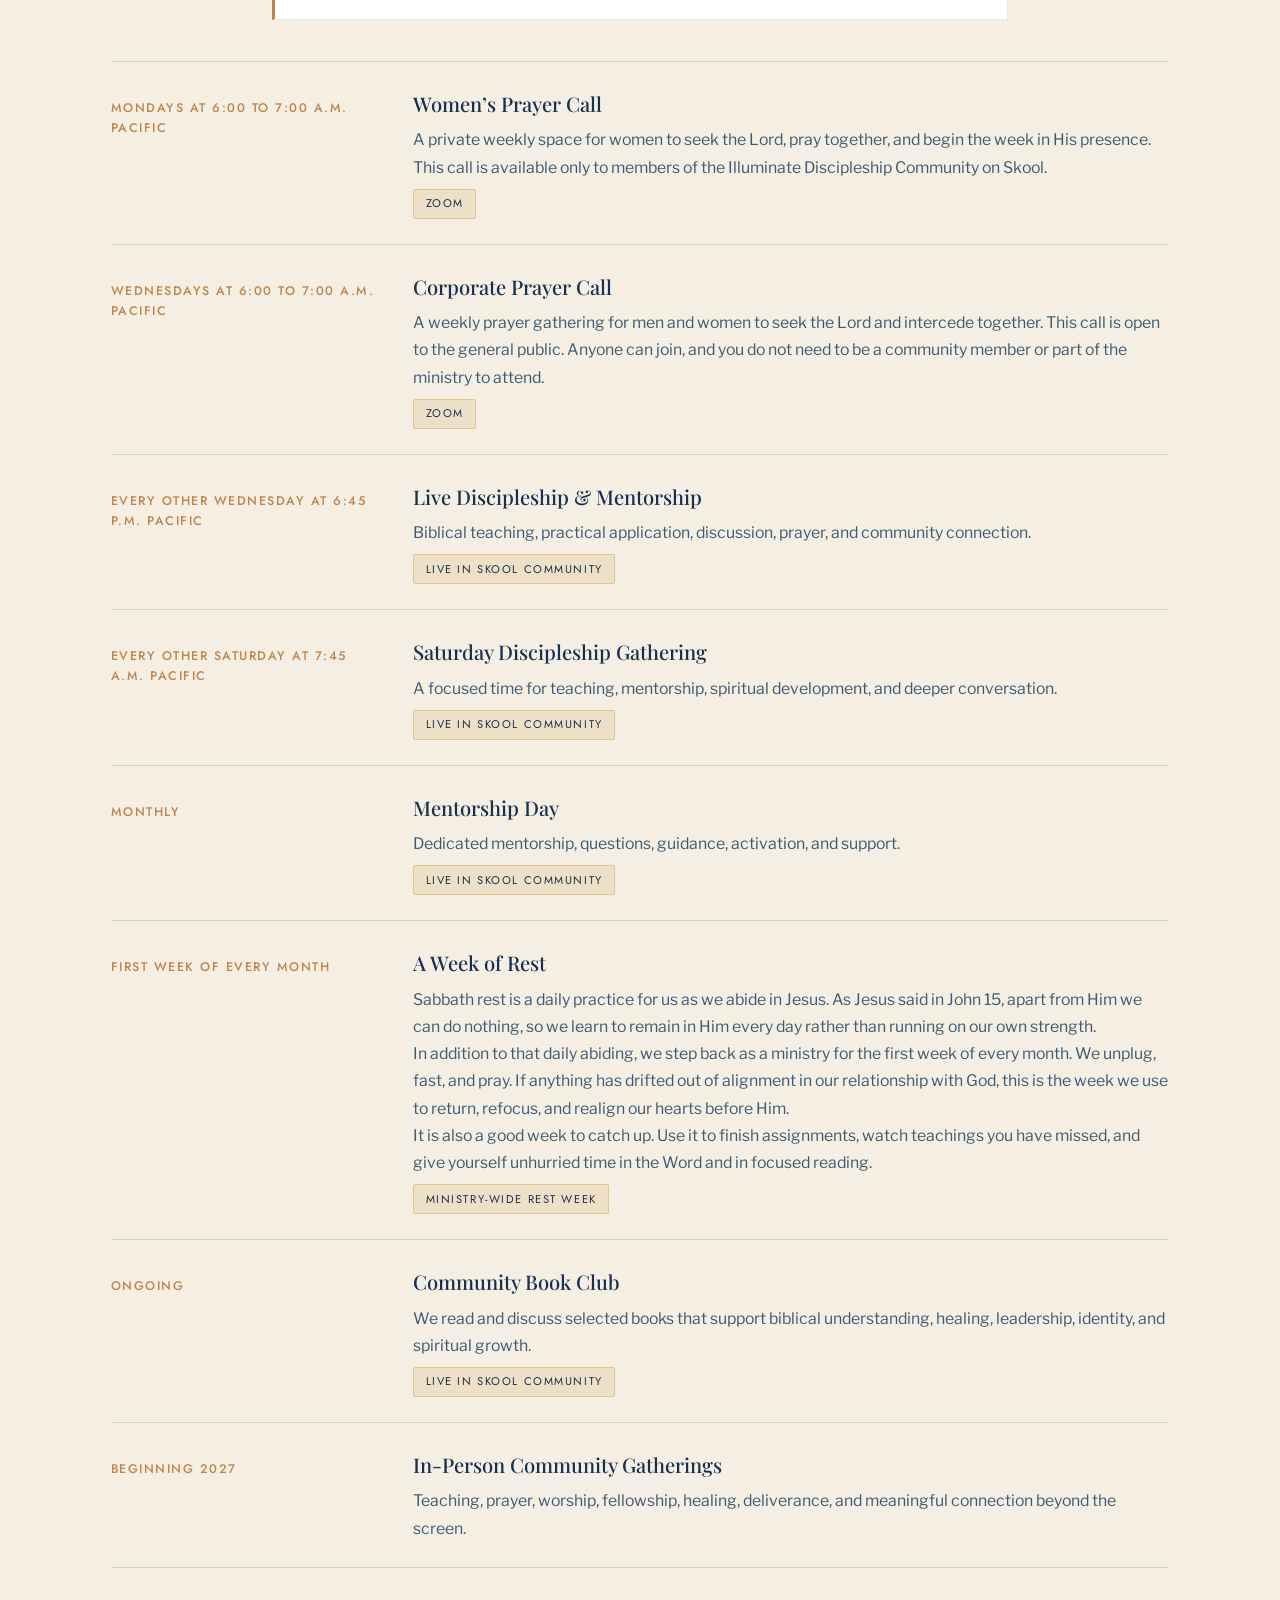
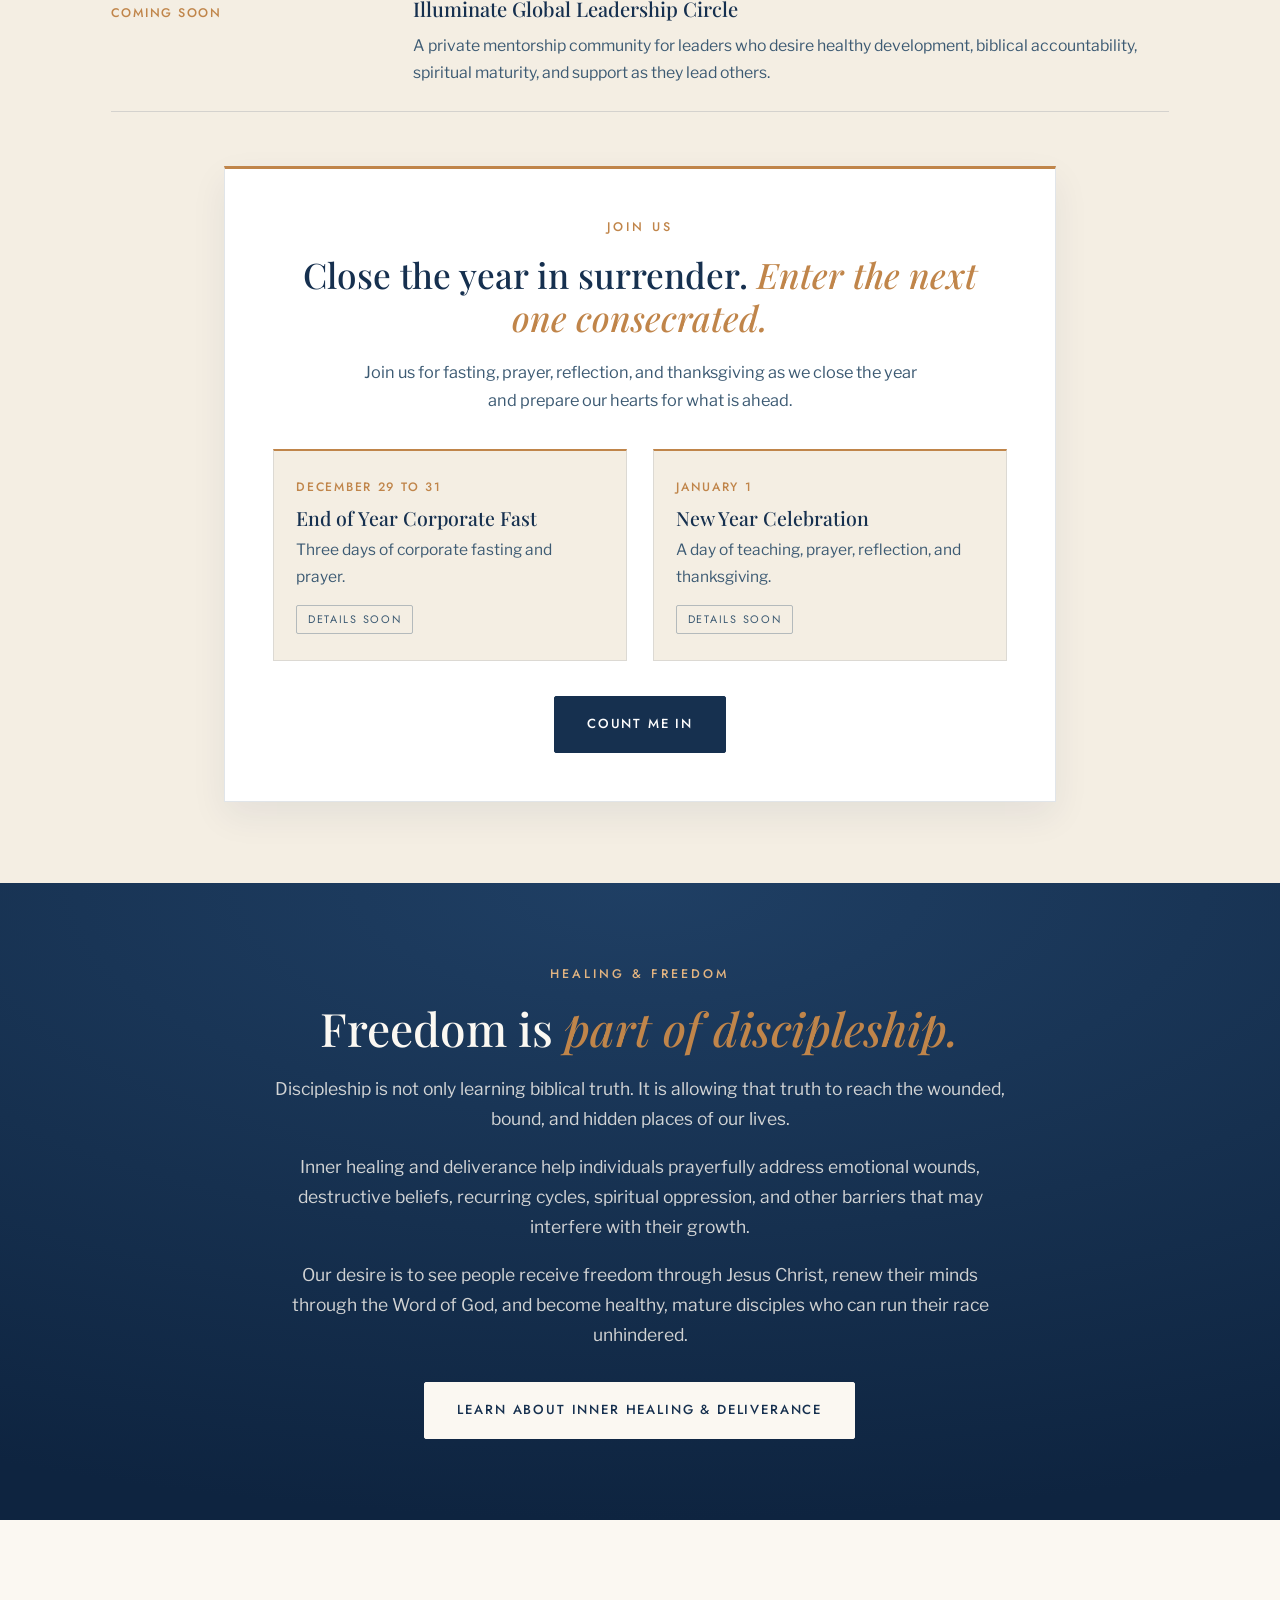
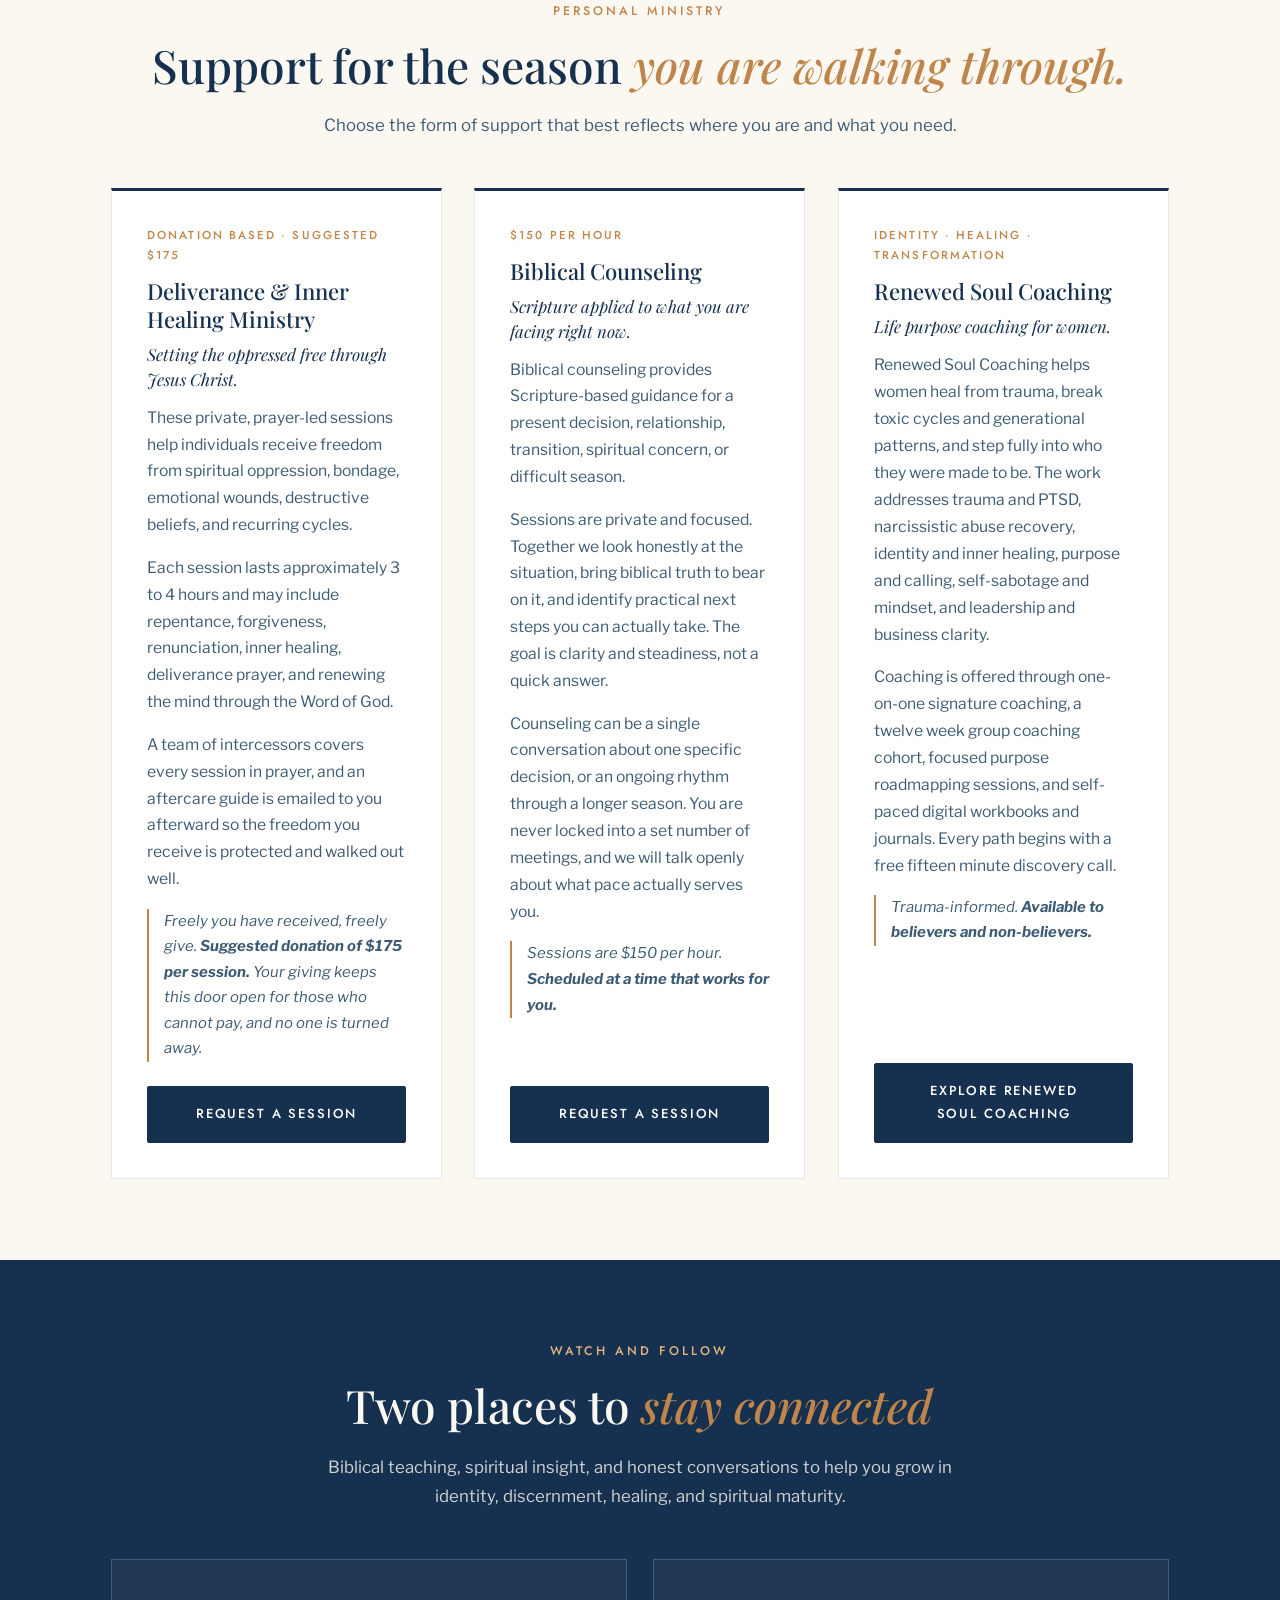
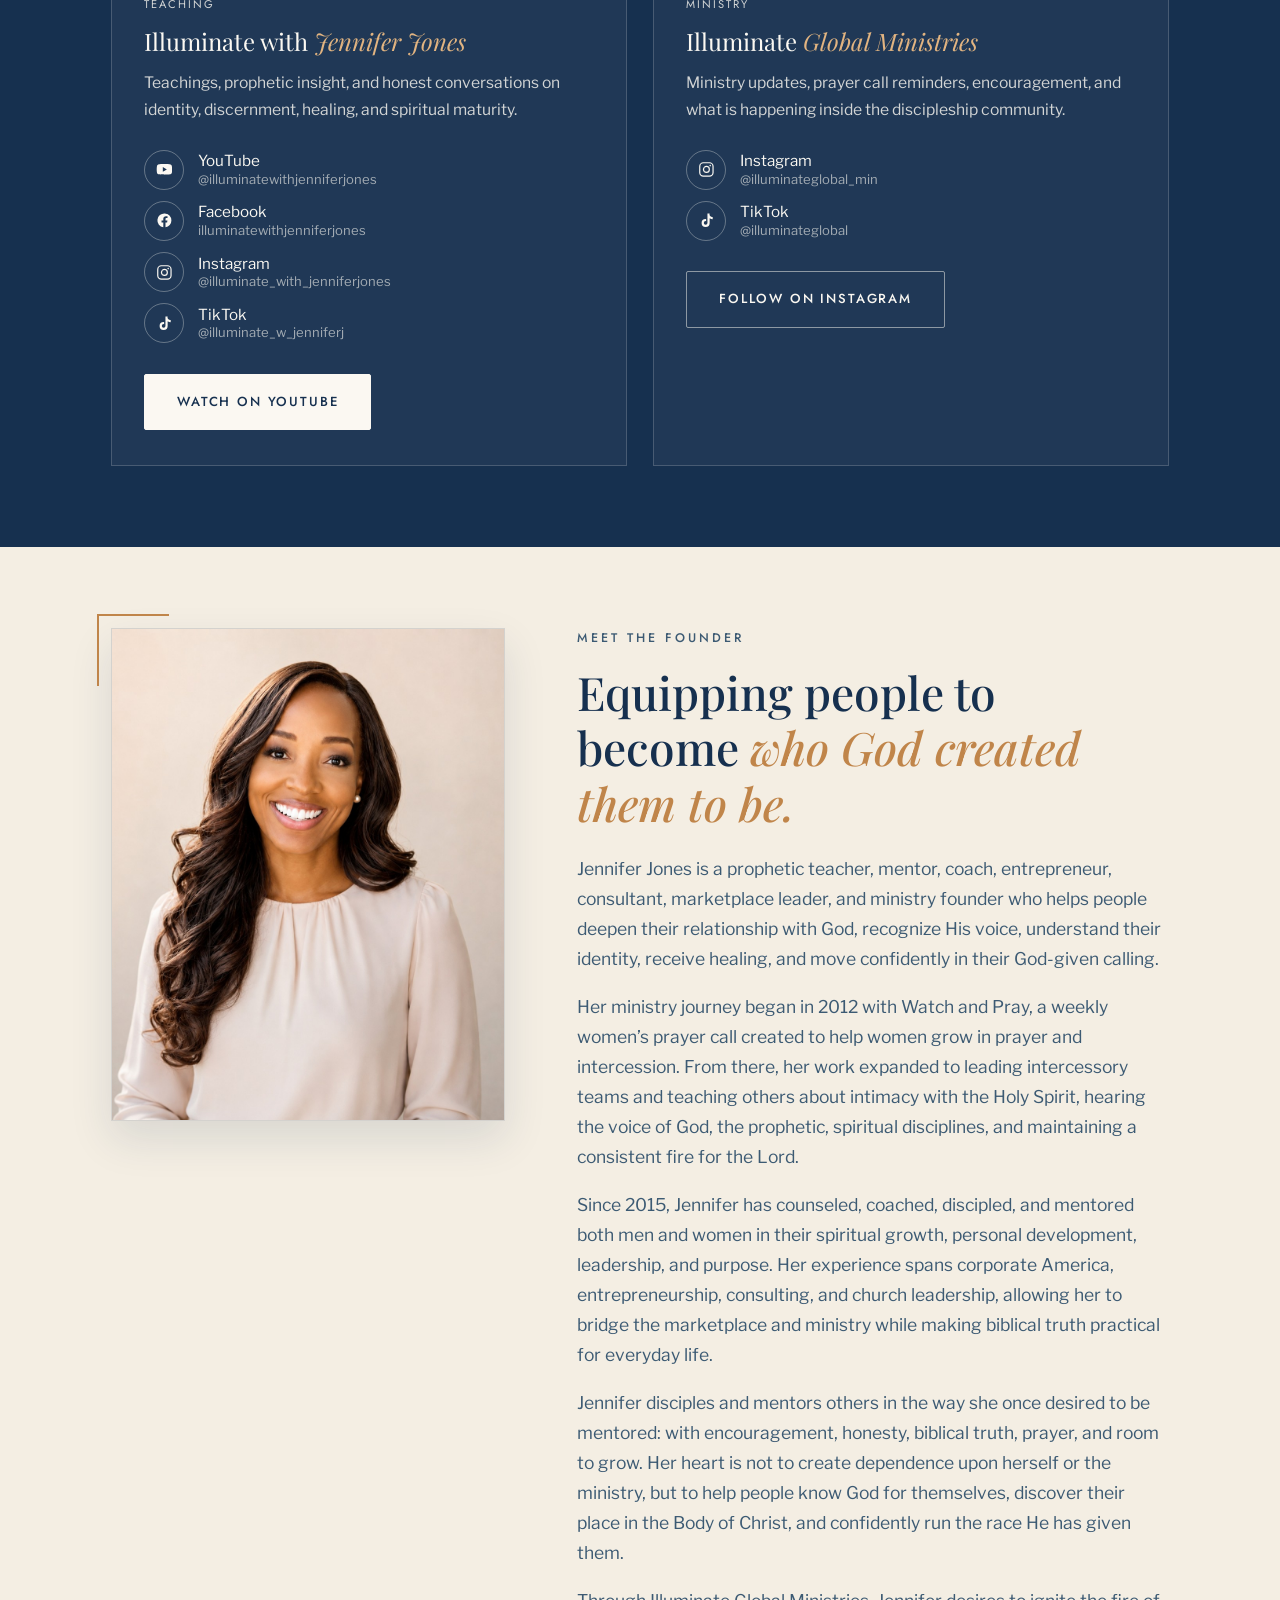
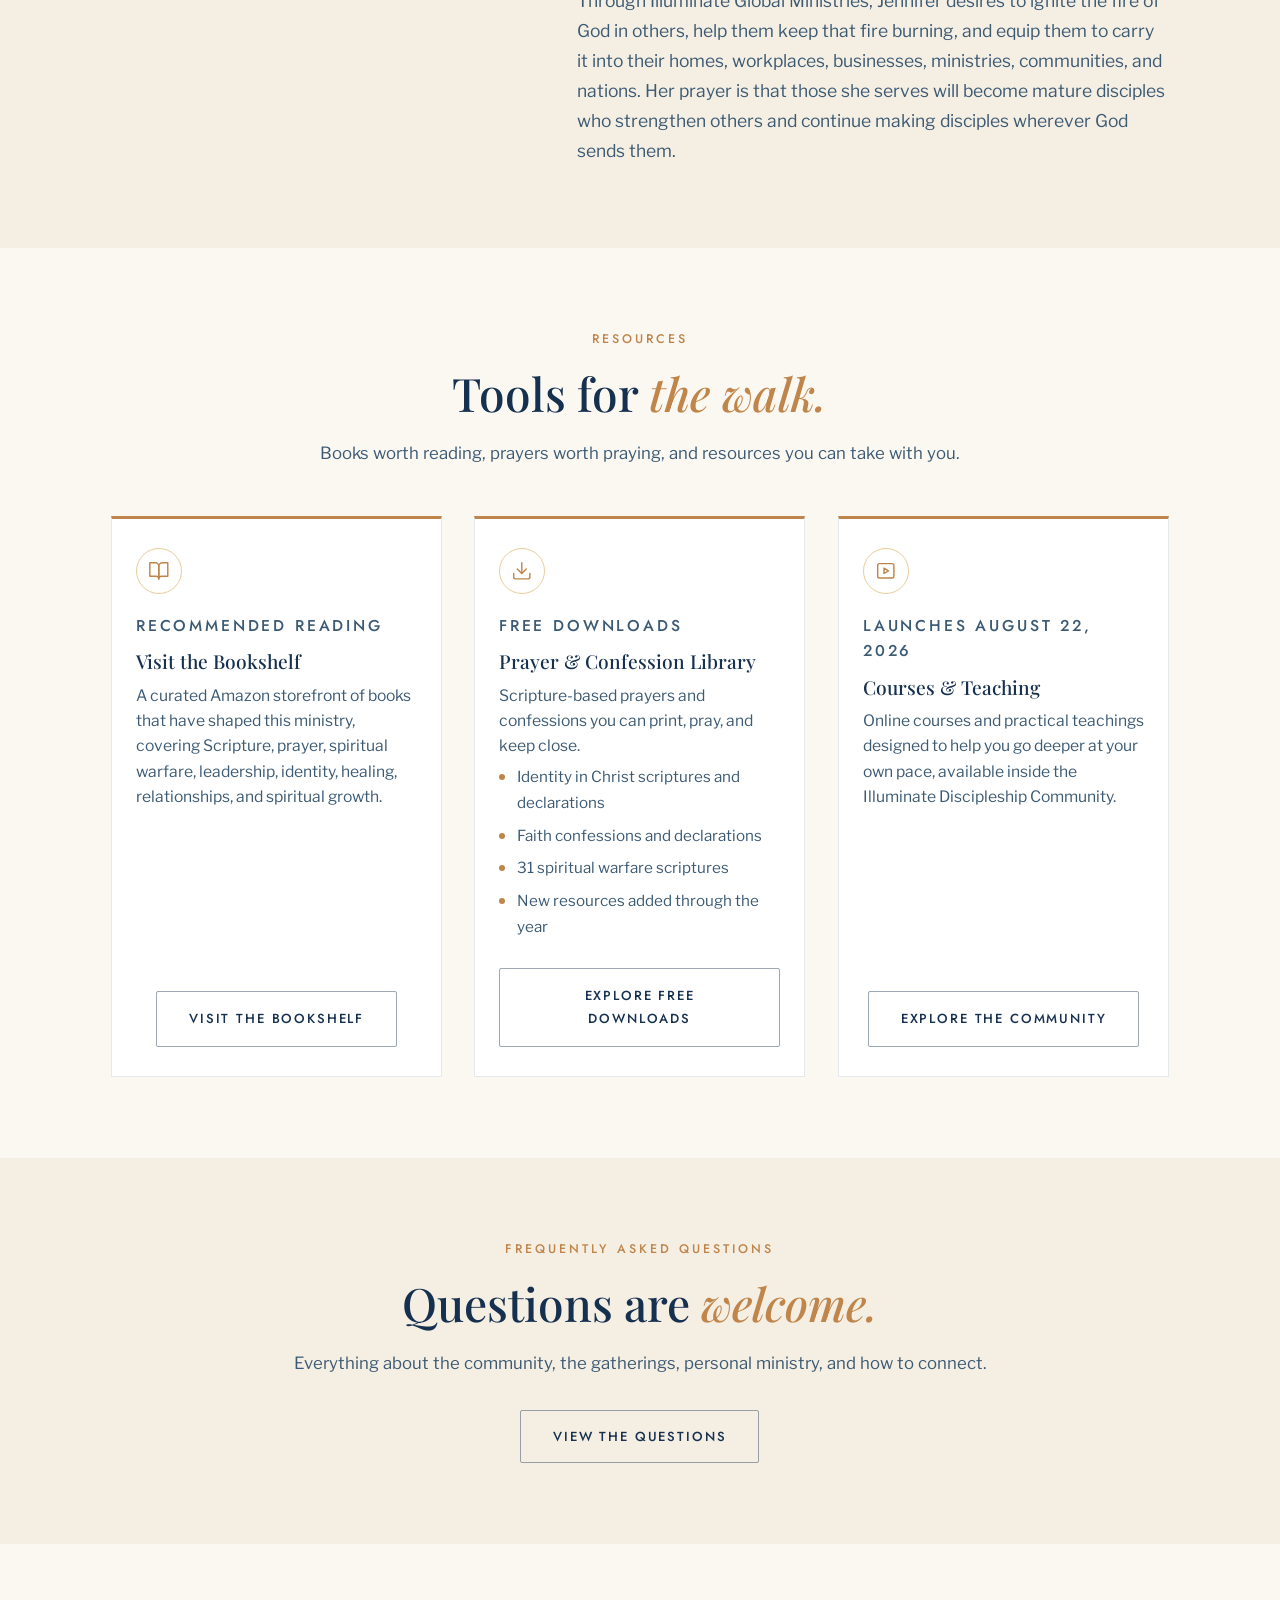
==== commit 821cdc66: "Add files via upload" ====
--- a/index.html
+++ b/index.html
@@ -480,12 +480,8 @@
     </p>
 
     <div class="price-card">
-      <span class="pill">Founder Member Rate</span>
-      <div class="price">$22<span class="per">Per Month</span></div>
-      <p class="price-after">
-        Founder member pricing when you join by September 16, 2026.
-        Membership is $29 per month for anyone who joins after September 16, 2026.
-      </p>
+      <span class="pill">Monthly</span>
+      <div class="price">$29<span class="per">Per Month</span></div>
       <p>
         Together we study and apply Scripture, receive practical mentorship, address unhealthy
         patterns, mature in our gifts, and learn how to walk in freedom.
@@ -499,7 +495,7 @@
         <li><svg viewBox="0 0 24 24"><use href="#i-check"/></svg><span>Prayer and community support</span></li>
       </ul>
       <p class="price-note">
-        <strong>Doors open Saturday, August 22, 2026.</strong> Recorded teachings, resources, and
+        Recorded teachings, resources, and
         prayer calls are available to you the moment you join. Our first live class,
         Spiritual Warfare, begins September 16, 2026.
       </p>
@@ -1153,8 +1149,7 @@
       <div class="faq-item">
         <button class="faq-q" aria-expanded="false">How much does the discipleship community cost?<span class="sign"></span></button>
         <div class="faq-a">
-          <p>Membership is <strong>$22 per month</strong> as a founder member rate for anyone who joins by September 16, 2026.</p>
-          <p>Anyone who joins after September 16, 2026 will be <strong>$29 per month</strong>.</p>
+          <p>Membership is <strong>$29 per month</strong>.</p>
         </div>
       </div>
 
@@ -1435,7 +1430,7 @@
 
     <!-- Community -->
     <div class="panel" id="panel-community" role="tabpanel" data-subject="Discipleship Community Inquiry">
-      <p class="intro">The Illuminate Discipleship Community opens Saturday, August 22, 2026. Membership is $22 per month as a founder member rate when you join by September 16, 2026, and $29 per month for anyone who joins after that date. Send us your details and we will share how to join.</p>
+      <p class="intro">Membership in the Illuminate Discipleship Community is $29 per month. Send us your details and we will share how to join.</p>
       <div class="field"><label for="m-name">Name</label><input type="text" id="m-name" data-label="Name"></div>
       <div class="field"><label for="m-email">Email</label><input type="email" id="m-email" data-label="Email"></div>
       <div class="field"><label for="m-why">What are you hoping to find?</label><textarea id="m-why" data-label="Hoping to Find"></textarea></div>
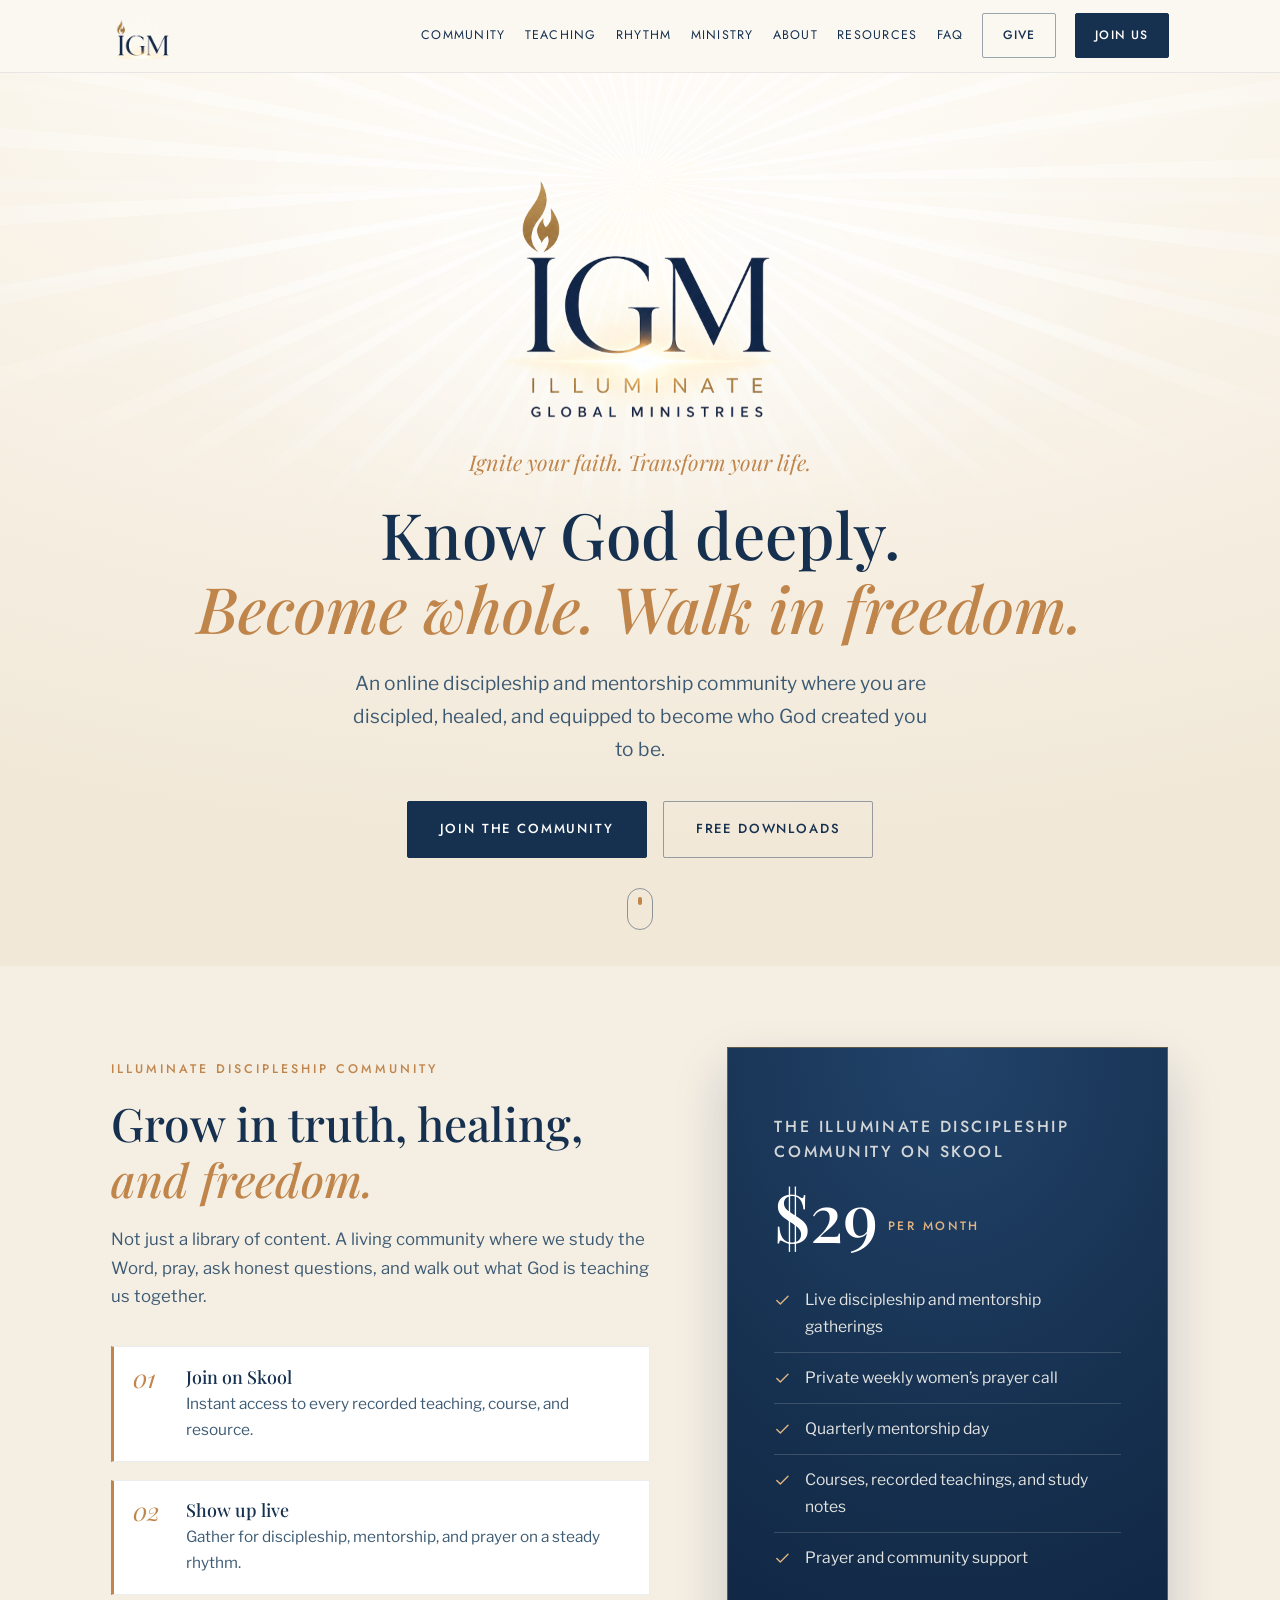
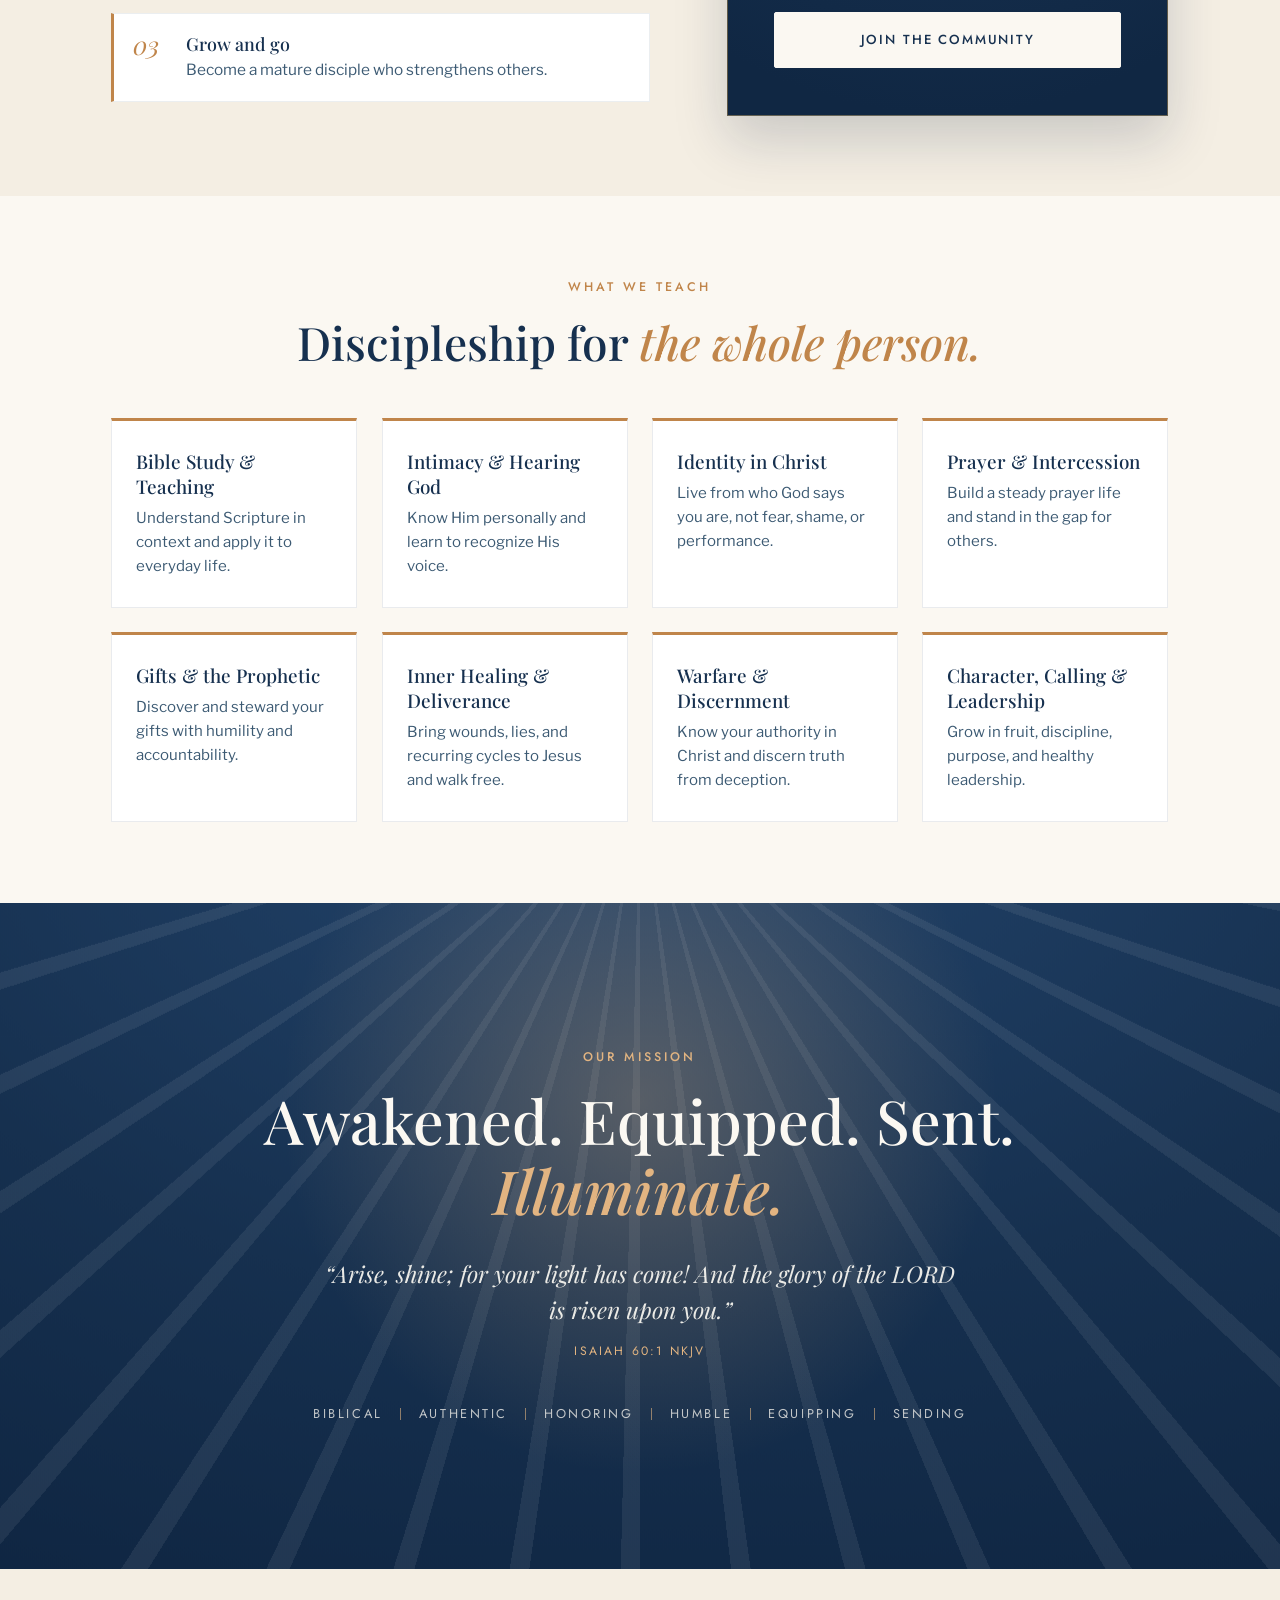
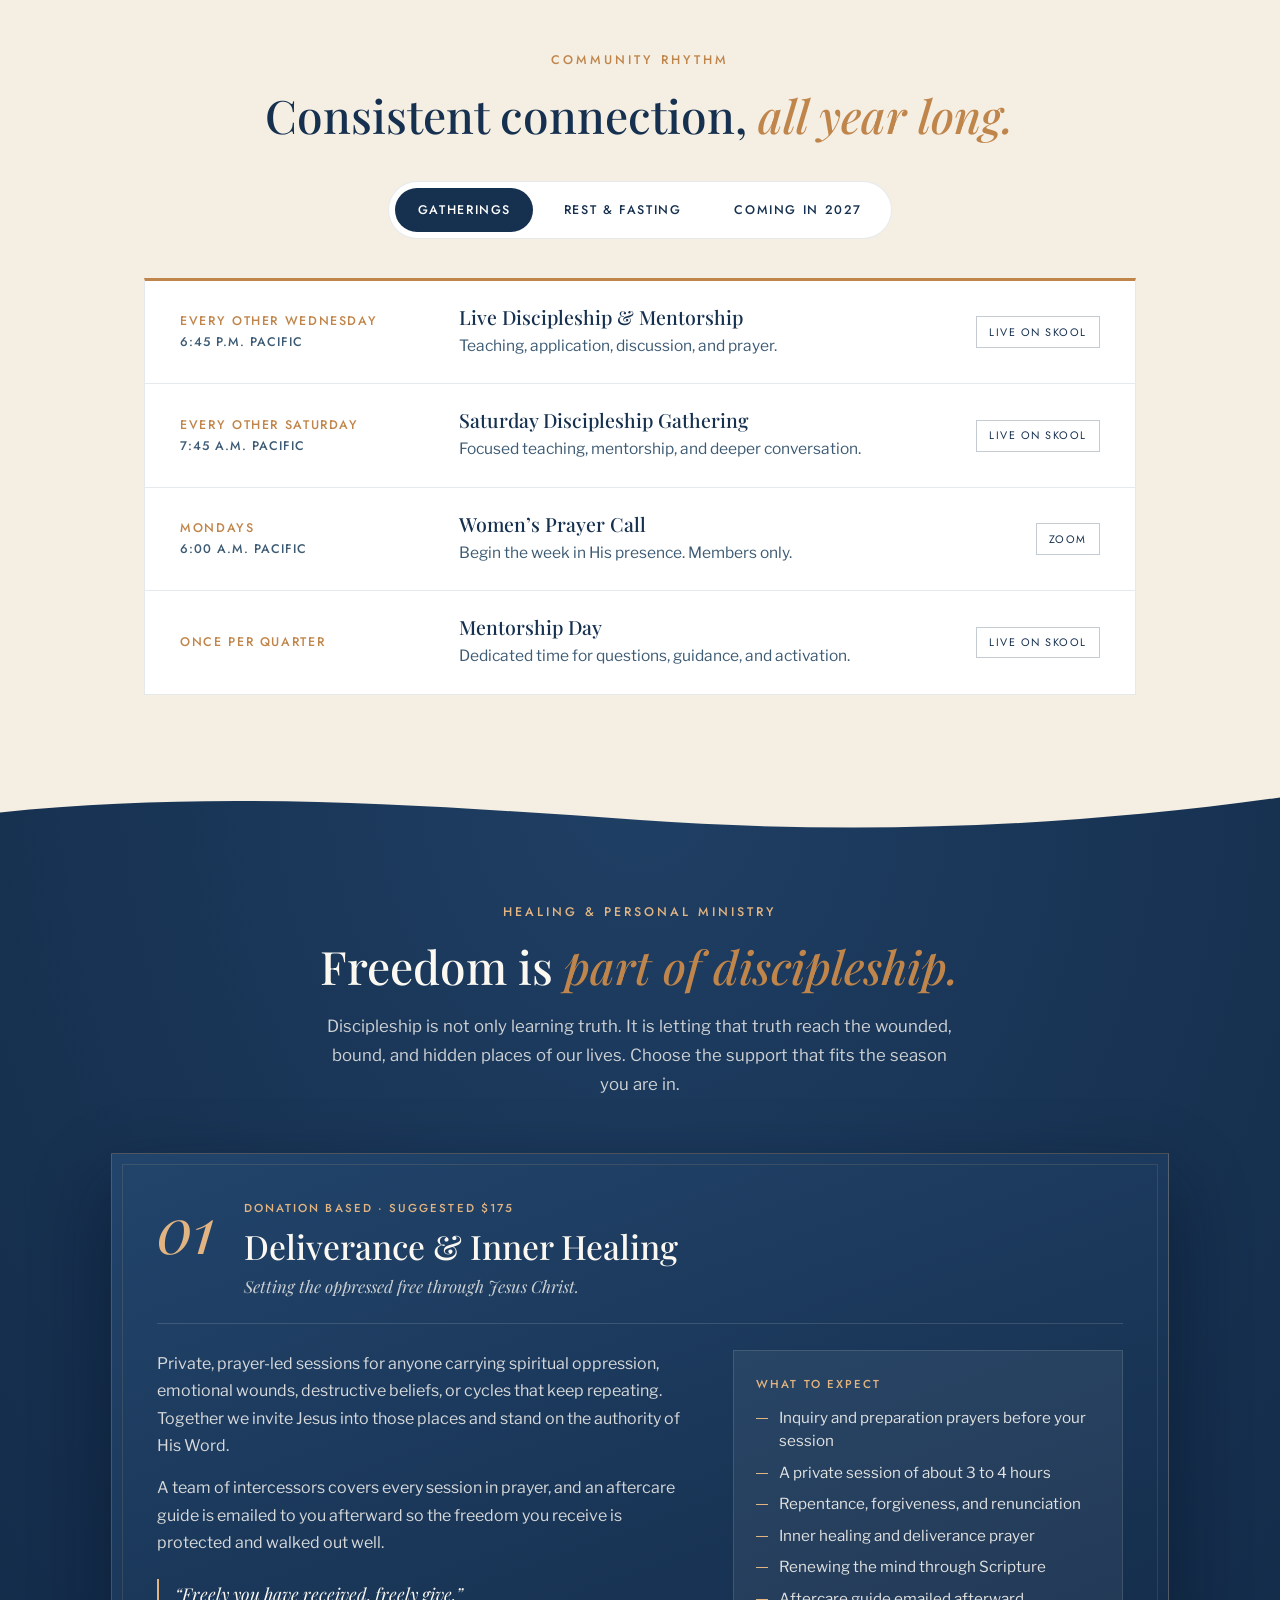
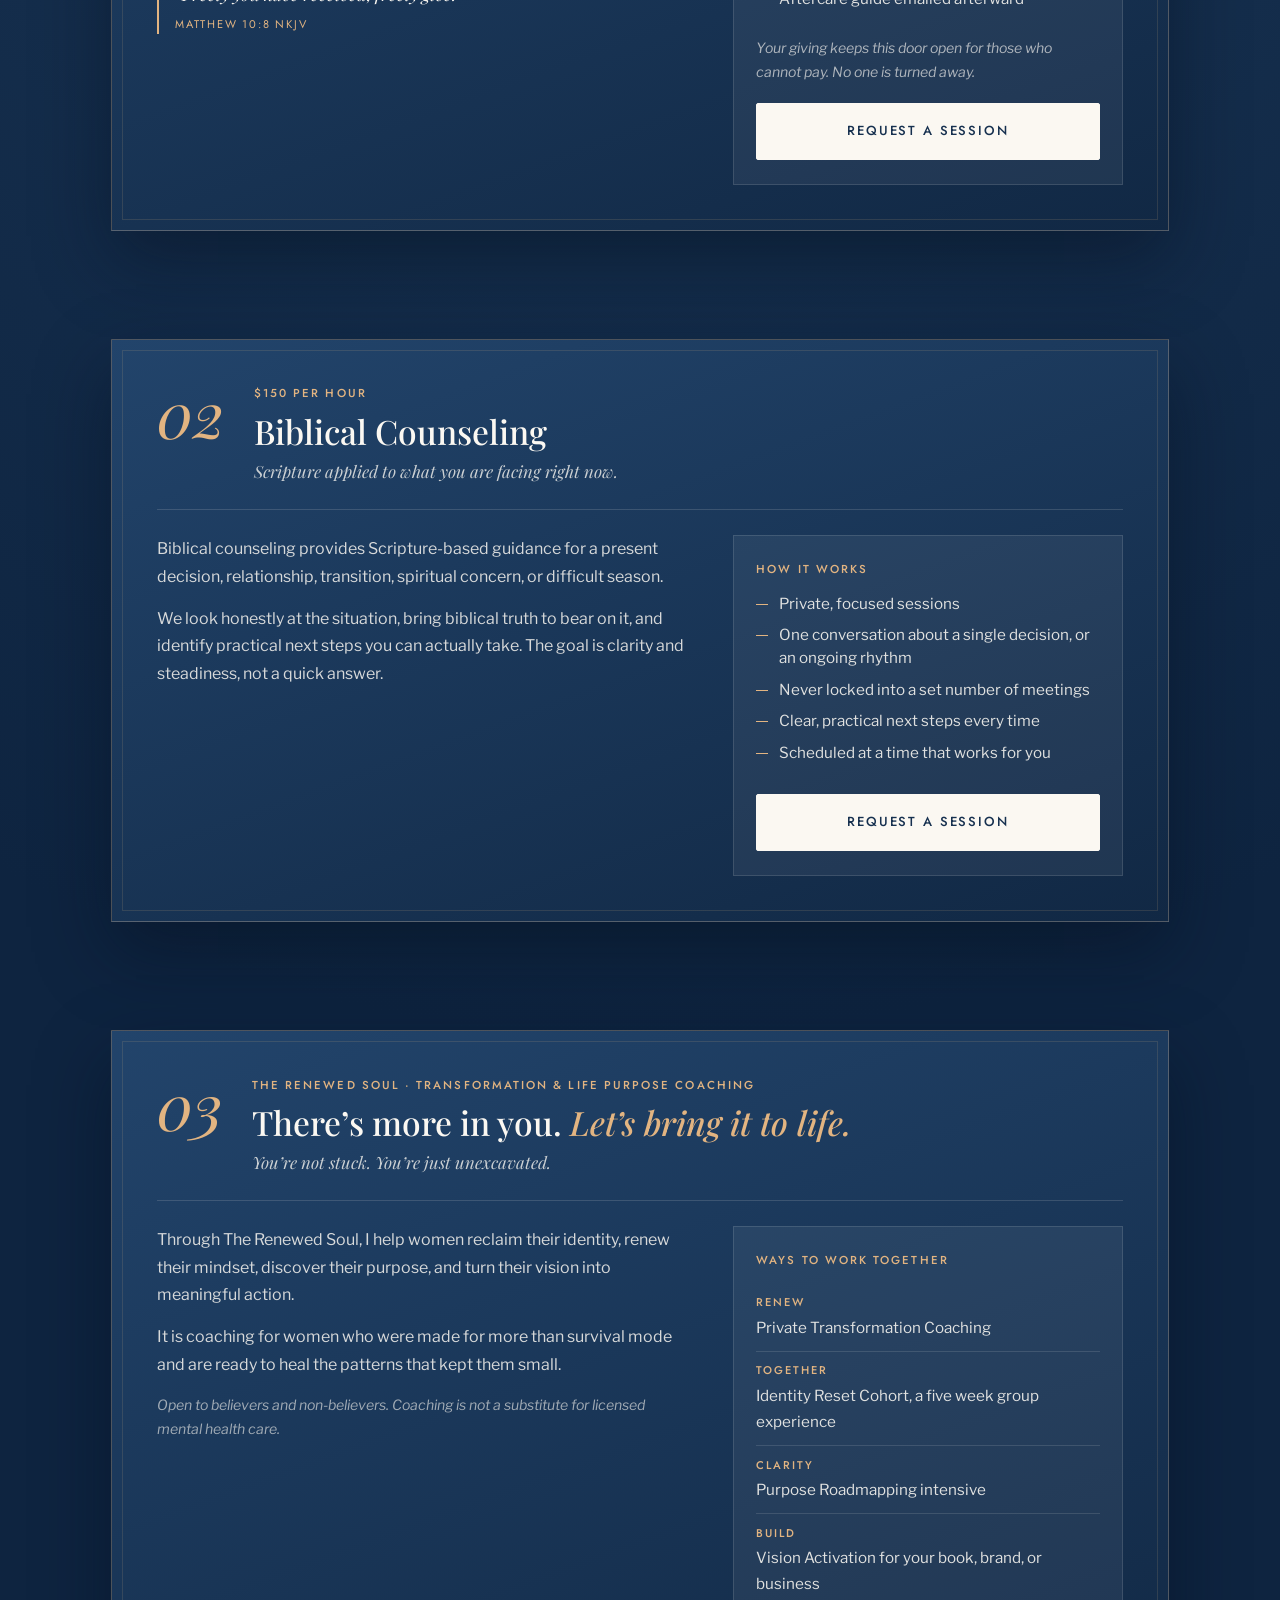
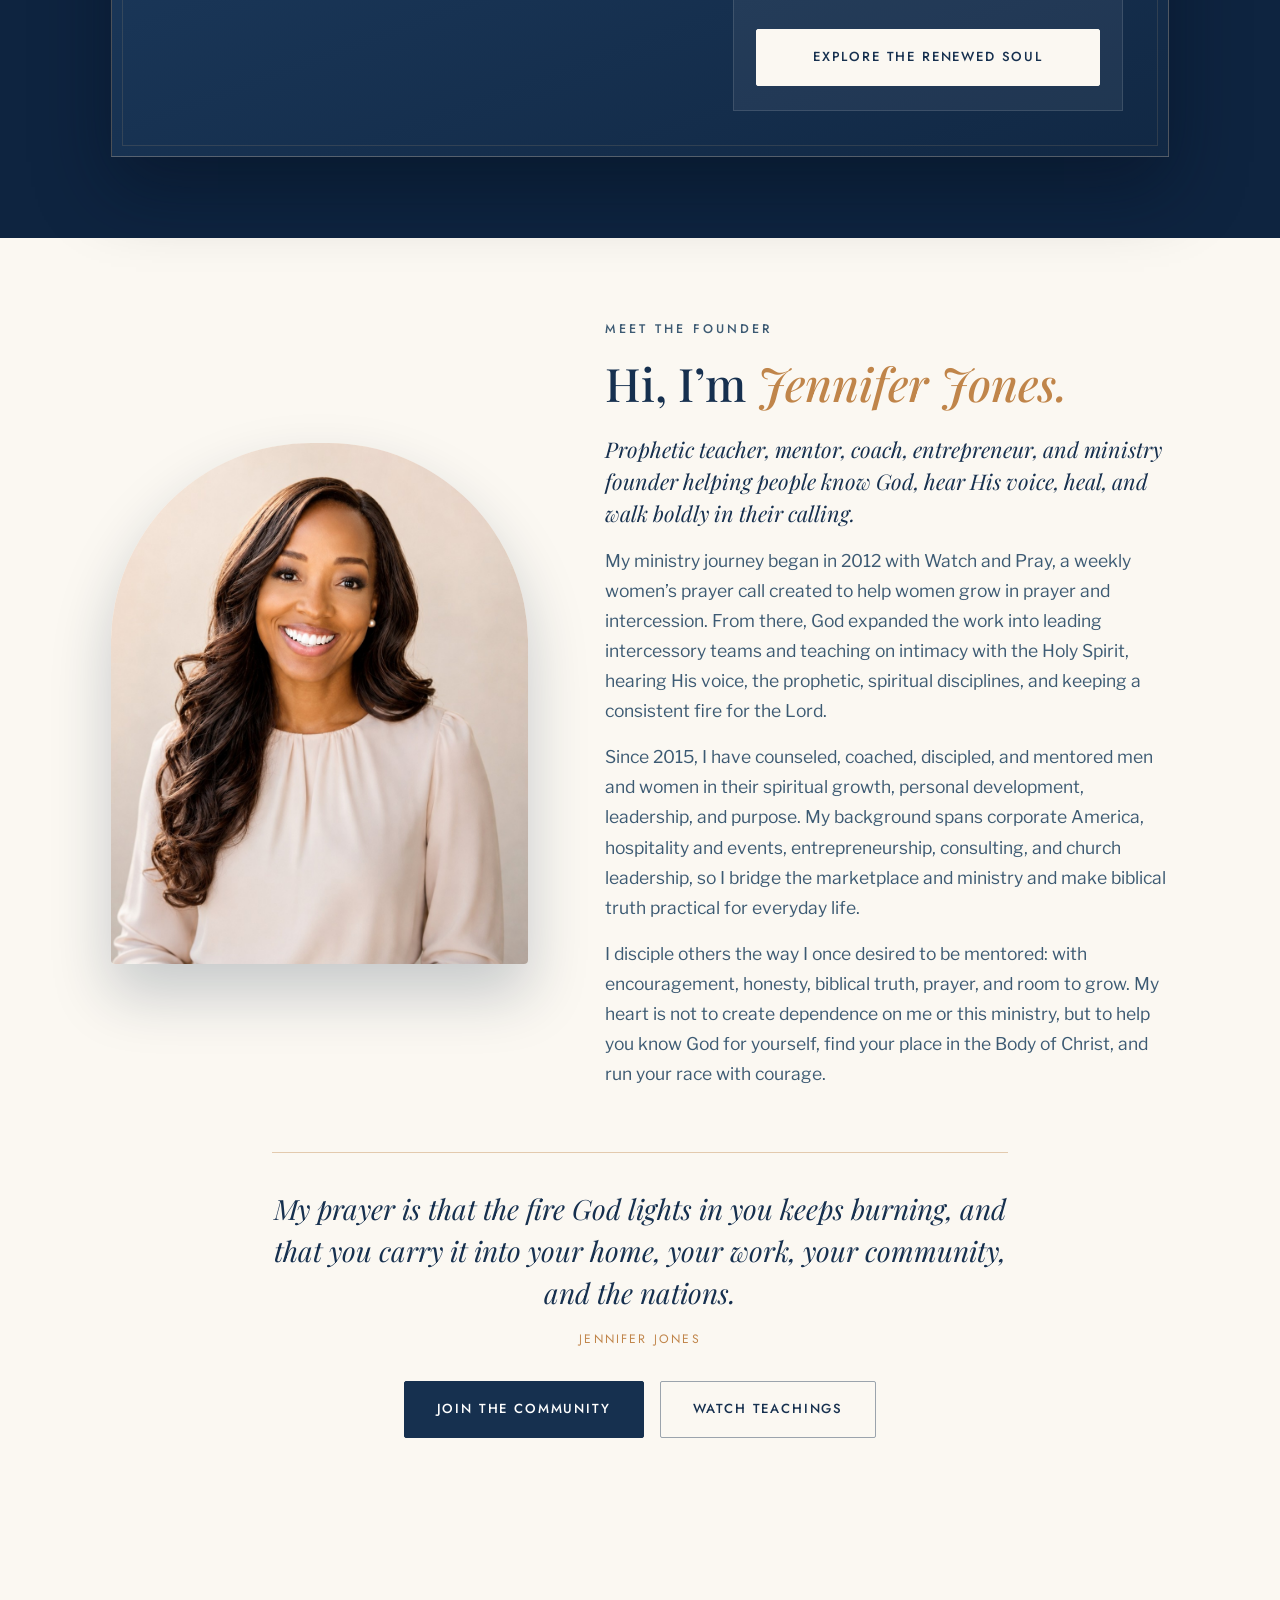
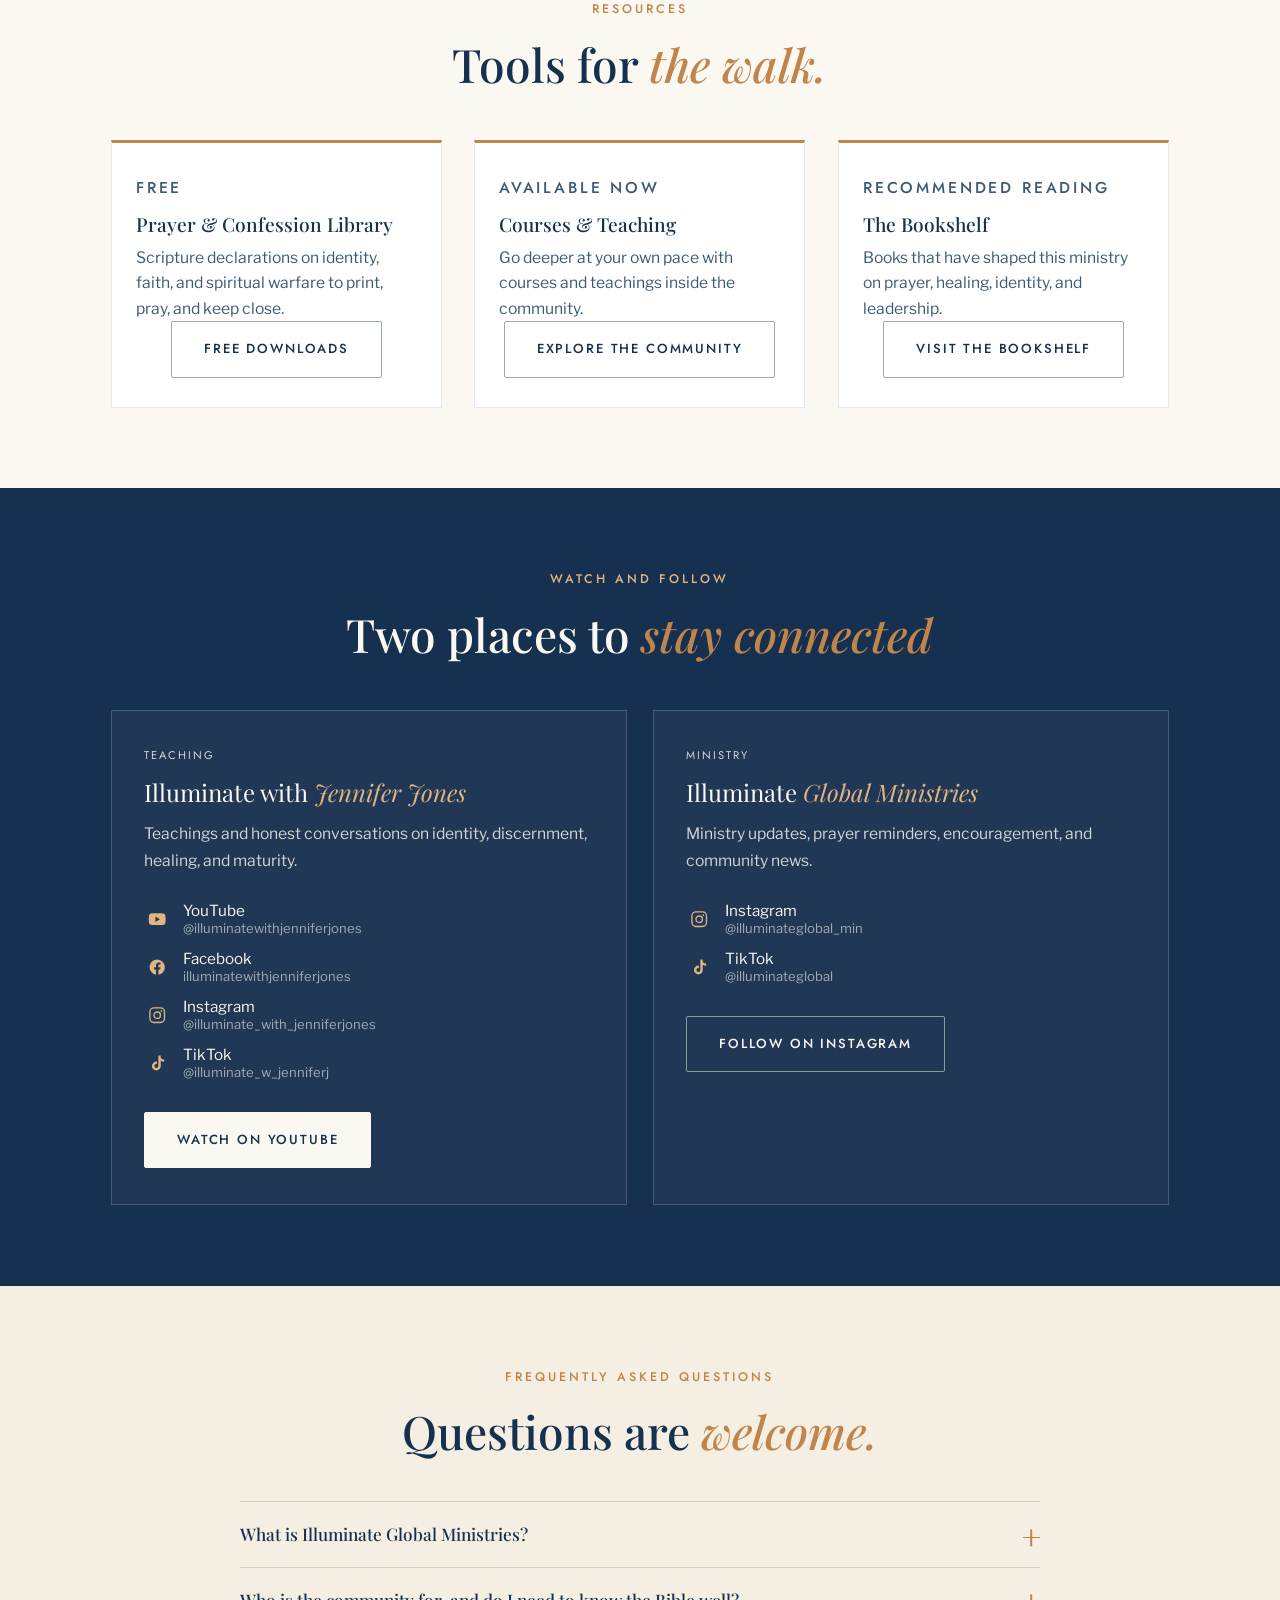
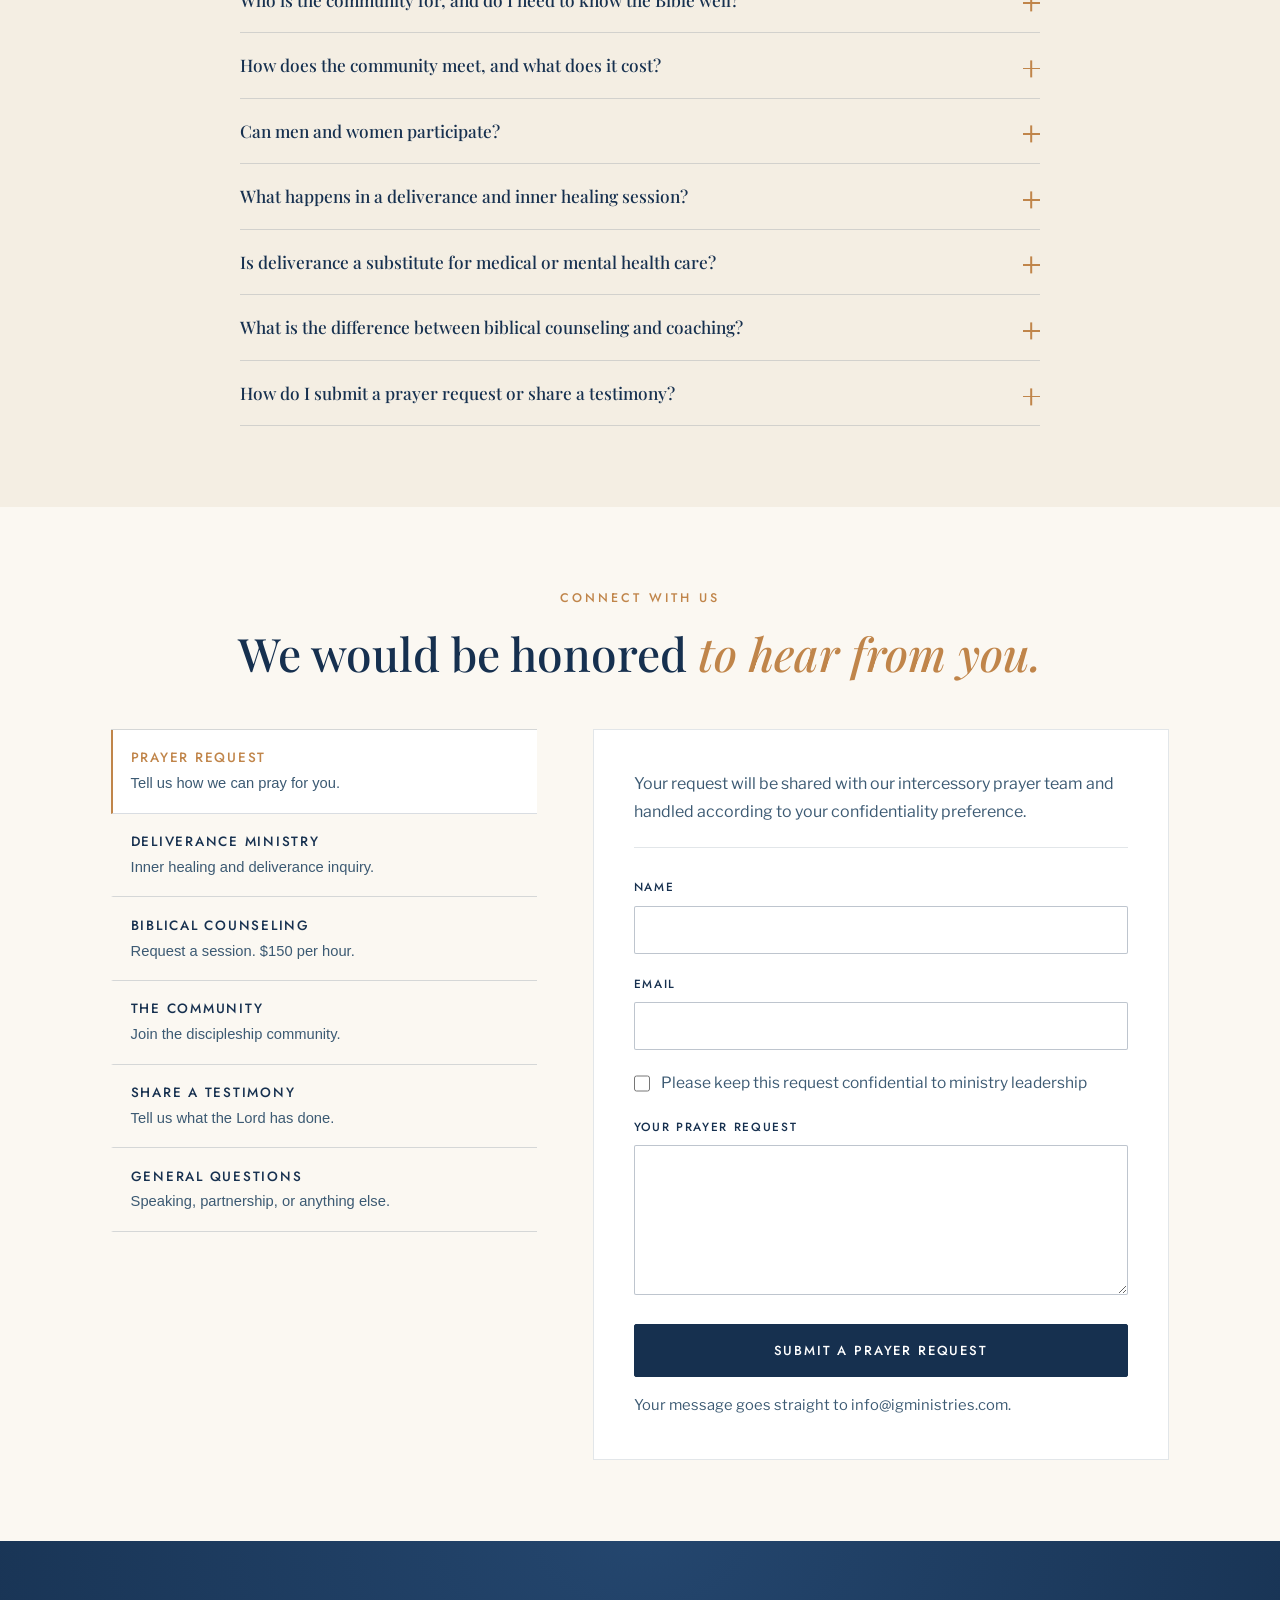
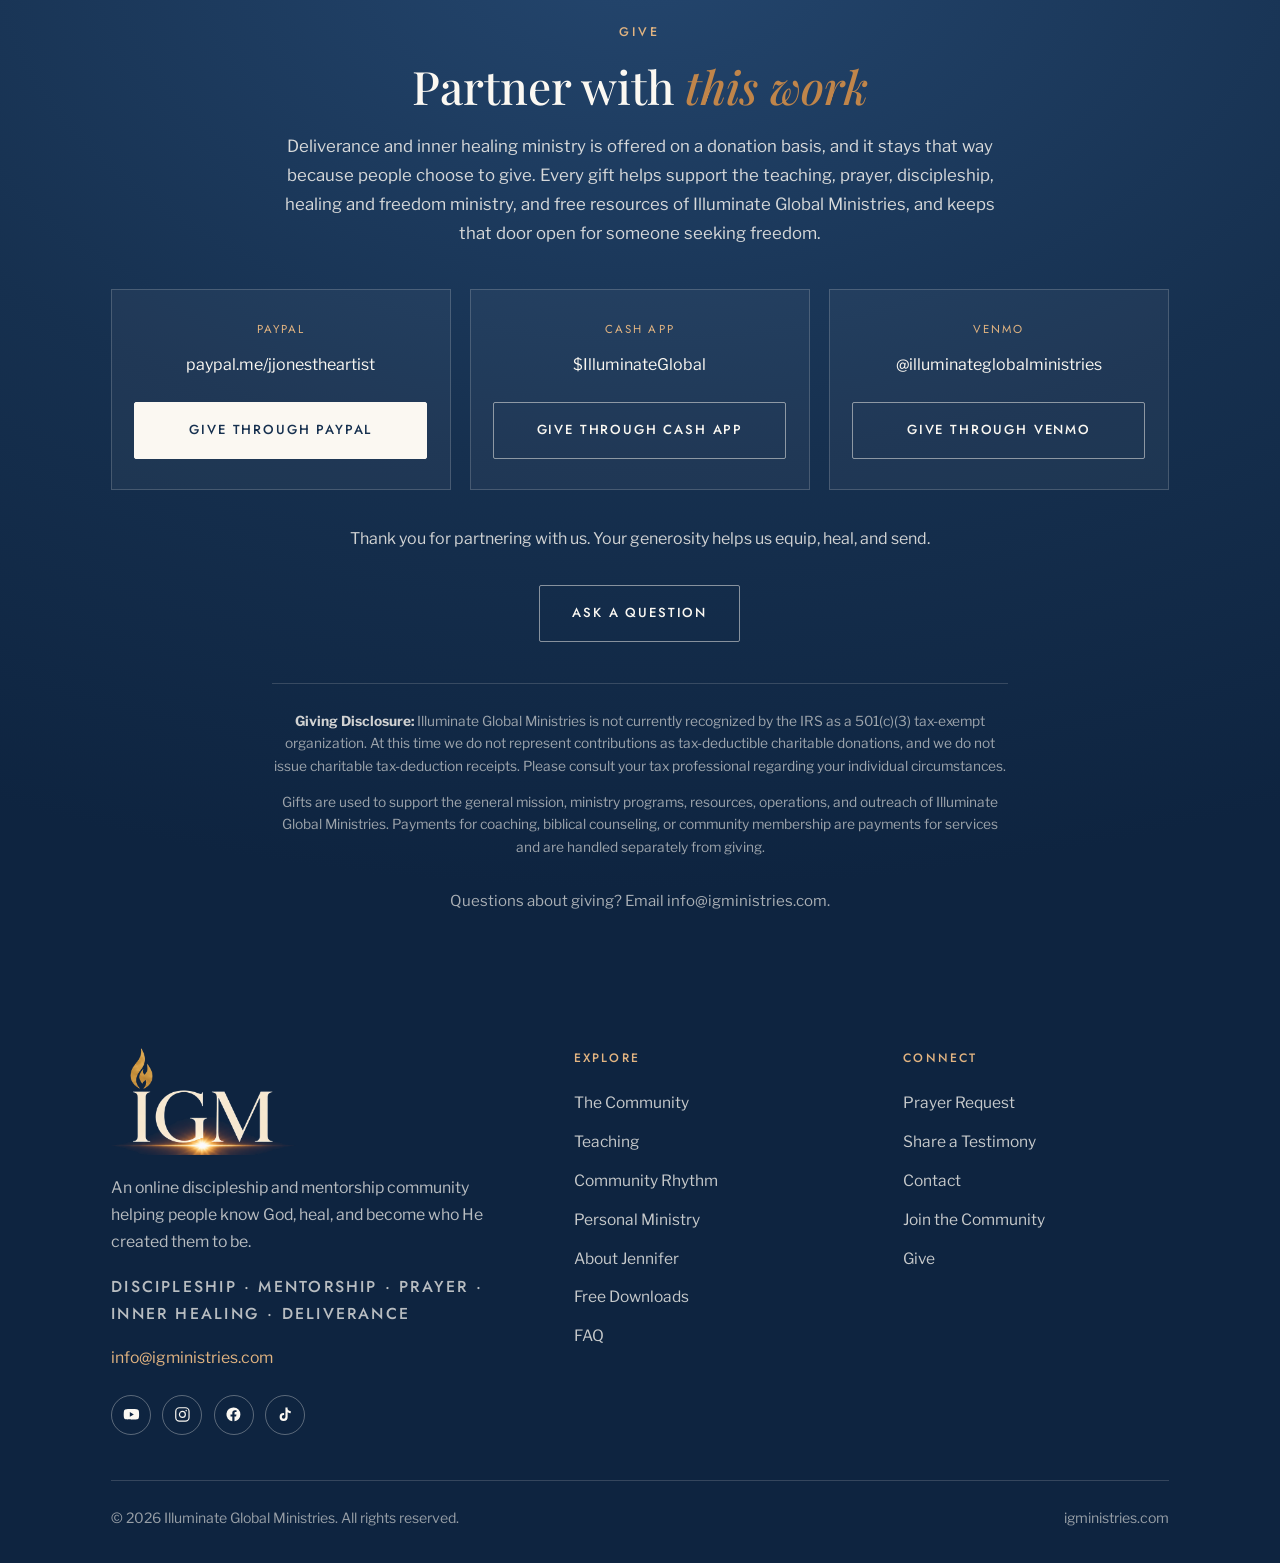
==== commit 5d9a7cd2: "Add files via upload" ====
--- a/index.html
+++ b/index.html
@@ -220,17 +220,17 @@
 </svg>
 
 <!-- ===================== HEADER ===================== -->
-<header class="site-header">
+<header class="site-header" id="siteHeader">
   <div class="header-inner">
     <a href="#top"><img class="nav-mark" src="assets/igm-mark.png" alt="Illuminate Global Ministries"></a>
     <button class="nav-toggle" id="navToggle" aria-expanded="false" aria-controls="navLinks">Menu</button>
     <nav class="nav-links" id="navLinks">
+      <a href="#community">Community</a>
+      <a href="#grow">Teaching</a>
+      <a href="#rhythm">Rhythm</a>
+      <a href="#ministry">Ministry</a>
       <a href="#about">About</a>
-      <a href="#teach">Teaching</a>
-      <a href="#rhythm">Rhythm</a>
-      <a href="#personal">Ministry</a>
       <a href="#resources">Resources</a>
-      <a href="#watch">Watch</a>
       <a href="#faq">FAQ</a>
       <a class="btn btn-ghost" href="#give">Give</a>
       <a class="btn btn-solid" href="#community">Join Us</a>
@@ -240,344 +240,94 @@
 
 <!-- ===================== HERO ===================== -->
 <section class="hero" id="top">
-  <div class="rays"></div>
-  <div class="rays two"></div>
+  <div class="rays" data-speed="0.35"></div>
+  <div class="rays two" data-speed="0.2"></div>
   <div class="glow"></div>
 
-  <div class="wrap hero-inner">
-    <img class="hero-logo" src="assets/igm-logo.png" alt="Illuminate Global Ministries">
-    <p class="tagline">Ignite your faith. Transform your life.</p>
-    <p class="eyebrow">Online Discipleship &amp; Mentorship Community</p>
-    <h1>
+  <div class="wrap hero-inner" id="heroInner">
+    <img class="hero-logo load-in" style="--d:0ms" src="assets/igm-logo.png" alt="Illuminate Global Ministries">
+    <p class="tagline load-in" style="--d:150ms">Ignite your faith. Transform your life.</p>
+    <h1 class="load-in" style="--d:300ms">
       Know God deeply.
       <span class="line2">Become whole. Walk in freedom.</span>
     </h1>
-    <p class="hero-lede">
-      Illuminate Global Ministries is an online community where people are discipled, mentored,
-      supported, healed, and equipped to become who God created them to be.
+    <p class="hero-lede load-in" style="--d:450ms">
+      An online discipleship and mentorship community where you are discipled, healed,
+      and equipped to become who God created you to be.
     </p>
-    <p class="hero-lede">
-      Through biblical teaching, prayer, mentorship, inner healing, deliverance, and meaningful
-      community, we help people mature in Christ and run their God-given race with courage and boldness.
-    </p>
-    <div class="cta-row">
+    <div class="cta-row load-in" style="--d:600ms">
       <a class="btn btn-solid" href="https://www.skool.com/illuminate-global-ministries-8644/about" target="_blank" rel="noopener">Join the Community</a>
-      <a class="btn btn-ghost" href="#personal">Explore Personal Ministry</a>
-    </div>
-  </div>
-</section>
-
-<!-- ===================== MISSION ===================== -->
-<section class="mission" id="mission">
-  <div class="wrap">
-    <p class="eyebrow">Our Mission</p>
-    <h2 class="section-title">Awakened. Equipped. Sent. <em>Illuminate.</em></h2>
-
-    <p>
-      Our heart is to make mature disciples who know God, have an intimate relationship with Him
-      and His Word, recognize His voice, steward their spiritual gifts, and live with the courage
-      and boldness to run their race.
-    </p>
-    <p>
-      We equip people to grow in Christ, receive healing and freedom, understand their calling,
-      serve others, and carry the light of Jesus into their families, communities, workplaces,
-      ministries, and the nations.
-    </p>
-    <p>
-      Then we send them to reproduce what they have received by strengthening others, making
-      disciples, fanning into flame the gifts God has placed within them, and helping keep the
-      fire of devotion burning from one life to another.
-    </p>
-
-    <p class="mission-pull">
-      To illuminate is to carry the light of Christ and ignite faith, freedom, and purpose in others.
-    </p>
-  </div>
-</section>
-
-<!-- ===================== ABOUT ===================== -->
-<section class="about" id="about">
-  <div class="wrap">
-    <div class="about-grid">
-      <div class="about-body">
-        <p class="eyebrow">About the Ministry</p>
-        <h2 class="section-title">Discipleship is <em>life together.</em></h2>
-        <p style="margin-top:1.4rem">
-          Illuminate Global Ministries is an online discipleship and mentorship community where
-          people are known, supported, challenged, healed, and equipped to walk with God for themselves.
-        </p>
-        <p>
-          We believe discipleship is more than receiving information. It is learning together,
-          praying together, asking honest questions, applying the Word, receiving mentorship,
-          confronting unhealthy patterns, and allowing God to bring healing and freedom into
-          every area of life.
-        </p>
-        <p>
-          Our community gives people a place to do life together through live discipleship
-          gatherings, prayer calls, mentorship, teaching, book discussions, and personal connection.
-          We also meet in person for deeper fellowship, worship, prayer, teaching, and ministry.
-        </p>
-        <p>
-          We are one Body. We honor one another, love one another, and respect the part God has
-          given each person to play. Each person matters, every gift has purpose, and we grow as
-          every part does its work.
-        </p>
-      </div>
-
-      <aside class="about-card">
-        <p class="big">You do not have to grow, heal, or pursue freedom alone.</p>
-        <p>
-          Ephesians 4 describes leaders equipping God&rsquo;s people for service so the whole Body is
-          built up, reaches maturity, and grows as each part fulfills its role.
-        </p>
-      </aside>
-    </div>
-  </div>
-</section>
-
-<!-- ===================== VALUES ===================== -->
-<section class="values" id="values">
-  <div class="wrap">
-    <div class="center">
-      <p class="eyebrow">Our Values</p>
-      <h2 class="section-title">How we <em>walk together.</em></h2>
-    </div>
-
-    <div class="grid-3">
-      <article class="value">
-        <span class="icon"><svg viewBox="0 0 24 24"><use href="#i-book"/></svg></span>
-        <h3>Biblical</h3>
-        <p>The Word of God is our foundation and final authority.</p>
-      </article>
-      <article class="value">
-        <span class="icon"><svg viewBox="0 0 24 24"><use href="#i-heart"/></svg></span>
-        <h3>Authentic</h3>
-        <p>Come honestly and allow God to transform you as you grow.</p>
-      </article>
-      <article class="value">
-        <span class="icon"><svg viewBox="0 0 24 24"><use href="#i-hands-heart"/></svg></span>
-        <h3>Honoring</h3>
-        <p>We love, respect, and value every member of the Body of Christ.</p>
-      </article>
-      <article class="value">
-        <span class="icon"><svg viewBox="0 0 24 24"><use href="#i-kneel"/></svg></span>
-        <h3>Humble</h3>
-        <p>We choose servanthood, integrity, accountability, and teachability.</p>
-      </article>
-      <article class="value">
-        <span class="icon"><svg viewBox="0 0 24 24"><use href="#i-clipboard"/></svg></span>
-        <h3>Equipping</h3>
-        <p>We help people know God and walk with Him for themselves.</p>
-      </article>
-      <article class="value">
-        <span class="icon"><svg viewBox="0 0 24 24"><use href="#i-arrow"/></svg></span>
-        <h3>Sending</h3>
-        <p>We prepare people to carry Christ into the places God has already placed them.</p>
-      </article>
-    </div>
-  </div>
-</section>
-
-<!-- ===================== FOUNDATION ===================== -->
-<section class="foundation" id="foundation">
-  <div class="wrap">
-    <div class="foundation-grid">
-      <div>
-        <p class="eyebrow">Our Foundation</p>
-        <h2 class="section-title">The Word of God is <em>our final authority.</em></h2>
-        <p style="margin-top:1.4rem">
-          Everything we believe, teach, and practice is rooted in Scripture and submitted to its truth.
-        </p>
-        <p>
-          The presence and power of the Holy Spirit are central to our culture. We welcome His gifts
-          and leading, including the prophetic, inner healing, and deliverance, while testing
-          everything according to the Word of God.
-        </p>
-        <p>
-          Our desire is to make biblical truth clear and practical, equipping people to apply it in
-          everyday life and build a faith that remains steady beyond a service, prayer call, or
-          temporary emotional moment.
-        </p>
-      </div>
-
-      <div class="verse-block">
-        <blockquote>
-          &ldquo;All Scripture is God-breathed and is useful for teaching, rebuking, correcting and
-          training in righteousness, so that the servant of God may be thoroughly equipped for
-          every good work.&rdquo;
-        </blockquote>
-        <cite>2 Timothy 3:16-17 NIV</cite>
-      </div>
-    </div>
-  </div>
-</section>
-
-<!-- ===================== HOW WE EQUIP ===================== -->
-<section class="equip" id="equip">
-  <div class="wrap">
-    <div class="center">
-      <p class="eyebrow">How We Equip</p>
-      <h2 class="section-title">Discipleship that transforms <em>the whole person.</em></h2>
-      <p class="section-lead">
-        True discipleship reaches every area of life, shaping how we believe, pray, heal, serve,
-        lead, relate to others, and respond to God.
-      </p>
-    </div>
-
-    <div class="grid-4">
-      <article class="card">
-        <span class="icon"><svg viewBox="0 0 24 24"><use href="#i-book"/></svg></span>
-        <h3>Biblical Teaching</h3>
-        <p>Clear, practical teaching that helps people understand Scripture and live according to its truth.</p>
-      </article>
-      <article class="card">
-        <span class="icon"><svg viewBox="0 0 24 24"><use href="#i-users"/></svg></span>
-        <h3>Discipleship &amp; Mentorship</h3>
-        <p>Growing through relationship, guidance, accountability, honest conversation, and practical application.</p>
-      </article>
-      <article class="card">
-        <span class="icon"><svg viewBox="0 0 24 24"><use href="#i-pray"/></svg></span>
-        <h3>Prayer &amp; Intercession</h3>
-        <p>Building a consistent prayer life and learning to stand in the gap for others.</p>
-      </article>
-      <article class="card">
-        <span class="icon"><svg viewBox="0 0 24 24"><use href="#i-heart-bandage"/></svg></span>
-        <h3>Inner Healing</h3>
-        <p>Inviting Jesus into places of pain, rejection, trauma, destructive beliefs, emotional wounds, and unhealthy patterns.</p>
-      </article>
-      <article class="card">
-        <span class="icon"><svg viewBox="0 0 24 24"><use href="#i-chain-break"/></svg></span>
-        <h3>Deliverance</h3>
-        <p>Setting the oppressed free through prayer, repentance, renunciation, and the authority of Jesus Christ.</p>
-      </article>
-      <article class="card">
-        <span class="icon"><svg viewBox="0 0 24 24"><use href="#i-cross"/></svg></span>
-        <h3>Spiritual Gifts</h3>
-        <p>Recognizing, developing, and stewarding what God has placed within each person.</p>
-      </article>
-      <article class="card">
-        <span class="icon"><svg viewBox="0 0 24 24"><use href="#i-clock"/></svg></span>
-        <h3>Spiritual Formation</h3>
-        <p>Developing the character, disciplines, obedience, and consistency needed to become a mature follower of Christ.</p>
-      </article>
-      <article class="card">
-        <span class="icon"><svg viewBox="0 0 24 24"><use href="#i-medal"/></svg></span>
-        <h3>Leadership Development</h3>
-        <p>Equipping healthy leaders who serve with humility, integrity, wisdom, and spiritual discernment.</p>
-      </article>
-    </div>
-  </div>
-</section>
+      <a class="btn btn-ghost" href="resources.html">Free Downloads</a>
+    </div>
+  </div>
+
+  <a class="scroll-cue" href="#community" aria-label="Scroll to the community"><span></span></a>
+</section>
+
 
 <!-- ===================== COMMUNITY ===================== -->
 <section class="community" id="community">
-  <div class="wrap center">
-    <p class="eyebrow">Illuminate Discipleship Community</p>
-    <h2 class="section-title">Grow in truth, healing, <em>and freedom.</em></h2>
-    <p class="section-lead">
-      An online mentorship and discipleship experience for people who desire consistent biblical
-      teaching, prayer, support, accountability, healing, and meaningful spiritual community.
-    </p>
+  <div class="wrap community-grid">
+    <div class="community-copy">
+      <p class="eyebrow">Illuminate Discipleship Community</p>
+      <h2 class="section-title">Grow in truth, healing, <em>and freedom.</em></h2>
+      <p class="section-lead">
+        Not just a library of content. A living community where we study the Word, pray,
+        ask honest questions, and walk out what God is teaching us together.
+      </p>
+
+      <ol class="steps">
+        <li><span>01</span><div><h3>Join on Skool</h3><p>Instant access to every recorded teaching, course, and resource.</p></div></li>
+        <li><span>02</span><div><h3>Show up live</h3><p>Gather for discipleship, mentorship, and prayer on a steady rhythm.</p></div></li>
+        <li><span>03</span><div><h3>Grow and go</h3><p>Become a mature disciple who strengthens others.</p></div></li>
+      </ol>
+    </div>
 
     <div class="price-card">
-      <span class="pill">Monthly</span>
+      <p class="card-label">The Illuminate Discipleship Community on Skool</p>
       <div class="price">$29<span class="per">Per Month</span></div>
-      <p>
-        Together we study and apply Scripture, receive practical mentorship, address unhealthy
-        patterns, mature in our gifts, and learn how to walk in freedom.
-      </p>
       <ul class="price-list">
         <li><svg viewBox="0 0 24 24"><use href="#i-check"/></svg><span>Live discipleship and mentorship gatherings</span></li>
         <li><svg viewBox="0 0 24 24"><use href="#i-check"/></svg><span>Private weekly women&rsquo;s prayer call</span></li>
-        <li><svg viewBox="0 0 24 24"><use href="#i-check"/></svg><span>Monthly mentorship day</span></li>
-        <li><svg viewBox="0 0 24 24"><use href="#i-check"/></svg><span>Community book club and study resources</span></li>
-        <li><svg viewBox="0 0 24 24"><use href="#i-check"/></svg><span>Study notes and practical assignments</span></li>
+        <li><svg viewBox="0 0 24 24"><use href="#i-check"/></svg><span>Quarterly mentorship day</span></li>
+        <li><svg viewBox="0 0 24 24"><use href="#i-check"/></svg><span>Courses, recorded teachings, and study notes</span></li>
         <li><svg viewBox="0 0 24 24"><use href="#i-check"/></svg><span>Prayer and community support</span></li>
       </ul>
-      <p class="price-note">
-        Recorded teachings, resources, and
-        prayer calls are available to you the moment you join. Our first live class,
-        Spiritual Warfare, begins September 16, 2026.
-      </p>
       <a class="btn btn-light btn-block" id="skoolLink" href="https://www.skool.com/illuminate-global-ministries-8644/about" target="_blank" rel="noopener">Join the Community</a>
     </div>
   </div>
 </section>
 
-<!-- ===================== WHAT WE TEACH ===================== -->
-<section class="teach" id="teach">
+<!-- ===================== WHAT WE TEACH & HOW WE EQUIP ===================== -->
+<section class="grow" id="grow">
   <div class="wrap">
     <div class="center">
       <p class="eyebrow">What We Teach</p>
-      <h2 class="section-title">Biblical truth for <em>real life.</em></h2>
-      <p class="section-lead">
-        Our teaching helps people understand Scripture, know God personally, receive healing and
-        freedom, mature in character and gifts, and confidently walk out their calling.
-      </p>
-    </div>
-
-    <div class="grid-4">
-      <article class="topic">
-        <span class="icon"><svg viewBox="0 0 24 24"><use href="#i-book"/></svg></span>
-        <h3>Bible Reading &amp; Study</h3>
-        <p>Learn how to understand Scripture in context and apply it faithfully.</p>
-      </article>
-      <article class="topic">
-        <span class="icon"><svg viewBox="0 0 24 24"><use href="#i-flame"/></svg></span>
-        <h3>Intimacy With God</h3>
-        <p>Develop a personal relationship with the Lord beyond religious activity and routine.</p>
-      </article>
-      <article class="topic">
-        <span class="icon"><svg viewBox="0 0 24 24"><use href="#i-crown-person"/></svg></span>
-        <h3>Identity in Christ</h3>
-        <p>Live from who God says you are rather than fear, shame, rejection, or performance.</p>
-      </article>
-      <article class="topic">
-        <span class="icon"><svg viewBox="0 0 24 24"><use href="#i-megaphone"/></svg></span>
-        <h3>Hearing God&rsquo;s Voice</h3>
-        <p>Recognize, test, and respond to the voice and leading of the Lord.</p>
-      </article>
-      <article class="topic">
-        <span class="icon"><svg viewBox="0 0 24 24"><use href="#i-cross"/></svg></span>
-        <h3>Spiritual Gifts &amp; the Prophetic</h3>
-        <p>Discover and steward spiritual gifts with humility, love, biblical understanding, and accountability.</p>
-      </article>
-      <article class="topic">
-        <span class="icon"><svg viewBox="0 0 24 24"><use href="#i-pray"/></svg></span>
-        <h3>Prayer &amp; Intercession</h3>
-        <p>Grow in personal prayer and learn to intercede for families, communities, leaders, and nations.</p>
-      </article>
-      <article class="topic">
-        <span class="icon"><svg viewBox="0 0 24 24"><use href="#i-open-book"/></svg></span>
-        <h3>Spiritual Disciplines</h3>
-        <p>Develop consistent rhythms of Scripture, prayer, fasting, worship, surrender, and obedience.</p>
-      </article>
-      <article class="topic">
-        <span class="icon"><svg viewBox="0 0 24 24"><use href="#i-heart-bandage"/></svg></span>
-        <h3>Inner Healing &amp; Deliverance</h3>
-        <p>Address wounds, destructive beliefs, spiritual oppression, bondage, and recurring patterns so you can move forward in freedom.</p>
-      </article>
-      <article class="topic">
-        <span class="icon"><svg viewBox="0 0 24 24"><use href="#i-shield-plain"/></svg></span>
-        <h3>Spiritual Warfare</h3>
-        <p>Recognize spiritual opposition and understand your authority in Christ.</p>
-      </article>
-      <article class="topic">
-        <span class="icon"><svg viewBox="0 0 24 24"><use href="#i-scales"/></svg></span>
-        <h3>Discernment</h3>
-        <p>Distinguish between truth, emotion, deception, and the leading of the Holy Spirit.</p>
-      </article>
-      <article class="topic">
-        <span class="icon"><svg viewBox="0 0 24 24"><use href="#i-target"/></svg></span>
-        <h3>Purpose &amp; Calling</h3>
-        <p>Understand how God has uniquely formed and gifted you to serve others.</p>
-      </article>
-      <article class="topic">
-        <span class="icon"><svg viewBox="0 0 24 24"><use href="#i-grapes"/></svg></span>
-        <h3>Christlike Character</h3>
-        <p>Allow the fruit of the Spirit to shape how you lead, love, communicate, and live.</p>
-      </article>
-    </div>
+      <h2 class="section-title">Discipleship for <em>the whole person.</em></h2>
+    </div>
+    <div class="grid-4 topic-grid">
+    <article class="topic"><h3>Bible Study &amp; Teaching</h3><p>Understand Scripture in context and apply it to everyday life.</p></article>
+    <article class="topic"><h3>Intimacy &amp; Hearing God</h3><p>Know Him personally and learn to recognize His voice.</p></article>
+    <article class="topic"><h3>Identity in Christ</h3><p>Live from who God says you are, not fear, shame, or performance.</p></article>
+    <article class="topic"><h3>Prayer &amp; Intercession</h3><p>Build a steady prayer life and stand in the gap for others.</p></article>
+    <article class="topic"><h3>Gifts &amp; the Prophetic</h3><p>Discover and steward your gifts with humility and accountability.</p></article>
+    <article class="topic"><h3>Inner Healing &amp; Deliverance</h3><p>Bring wounds, lies, and recurring cycles to Jesus and walk free.</p></article>
+    <article class="topic"><h3>Warfare &amp; Discernment</h3><p>Know your authority in Christ and discern truth from deception.</p></article>
+    <article class="topic"><h3>Character, Calling &amp; Leadership</h3><p>Grow in fruit, discipline, purpose, and healthy leadership.</p></article>
+  </div></div>
+</section>
+
+<!-- ===================== MISSION BAND (parallax) ===================== -->
+<section class="band on-navy" id="mission">
+  <div class="band-bg" data-speed="0.25" aria-hidden="true"></div>
+  <div class="wrap center band-inner">
+    <p class="eyebrow">Our Mission</p>
+    <h2 class="band-title">Awakened. Equipped. Sent. <em>Illuminate.</em></h2>
+    <blockquote class="band-verse">
+      &ldquo;Arise, shine; for your light has come! And the glory of the LORD is risen upon you.&rdquo;
+      <cite>Isaiah 60:1 NKJV</cite>
+    </blockquote>
+    <p class="values-line">Biblical <i></i> Authentic <i></i> Honoring <i></i> Humble <i></i> Equipping <i></i> Sending</p>
   </div>
 </section>
 
@@ -586,375 +336,241 @@
   <div class="wrap">
     <div class="center">
       <p class="eyebrow">Community Rhythm</p>
-      <h2 class="section-title">We grow together through <em>consistent connection.</em></h2>
+      <h2 class="section-title">Consistent connection, <em>all year long.</em></h2>
+    </div>
+
+    <div class="tabs" role="tablist" aria-label="Community rhythm">
+      <button class="tab" role="tab" aria-selected="true" aria-controls="tab-gather" id="t-gather">Gatherings</button>
+      <button class="tab" role="tab" aria-selected="false" aria-controls="tab-rest" id="t-rest">Rest &amp; Fasting</button>
+      <button class="tab" role="tab" aria-selected="false" aria-controls="tab-2027" id="t-2027">Coming in 2027</button>
+    </div>
+
+    <div class="tab-panel active" id="tab-gather" role="tabpanel" aria-labelledby="t-gather">
+      <div class="schedule-list">
+        <div class="srow"><p class="s-when">Every Other Wednesday<span>6:45 p.m. Pacific</span></p><div class="s-what"><h3>Live Discipleship &amp; Mentorship</h3><p>Teaching, application, discussion, and prayer.</p></div><span class="s-where">Live on Skool</span></div>
+        <div class="srow"><p class="s-when">Every Other Saturday<span>7:45 a.m. Pacific</span></p><div class="s-what"><h3>Saturday Discipleship Gathering</h3><p>Focused teaching, mentorship, and deeper conversation.</p></div><span class="s-where">Live on Skool</span></div>
+        <div class="srow"><p class="s-when">Mondays<span>6:00 a.m. Pacific</span></p><div class="s-what"><h3>Women&rsquo;s Prayer Call</h3><p>Begin the week in His presence. Members only.</p></div><span class="s-where">Zoom</span></div>
+        <div class="srow"><p class="s-when">Once Per Quarter</p><div class="s-what"><h3>Mentorship Day</h3><p>Dedicated time for questions, guidance, and activation.</p></div><span class="s-where">Live on Skool</span></div>
+      </div>
+    </div>
+
+    <div class="tab-panel" id="tab-rest" role="tabpanel" aria-labelledby="t-rest" hidden>
+      <div class="rhythm-grid cols-3">
+        <article class="rcard">
+          <p class="when">First Week of Every Month</p>
+          <h3>Sabbath Week</h3>
+          <p>We step back as a ministry to unplug, fast, pray, and realign our hearts with God. Use it to rest, catch up on teachings, and spend unhurried time in the Word.</p>
+        </article>
+        <article class="rcard">
+          <p class="when">December 29 to 31</p>
+          <h3>End of Year Corporate Fast</h3>
+          <p>Three days of fasting and prayer to close the year in surrender.</p>
+        </article>
+        <article class="rcard">
+          <p class="when">January 1</p>
+          <h3>New Year Celebration</h3>
+          <p>Teaching, prayer, and thanksgiving to enter the year consecrated.</p>
+        </article>
+      </div>
+      <div class="center tab-cta">
+        <a class="btn btn-solid" href="#connect" data-open-tab="general" data-topic="Year-End Fast and January 1 Gathering">Count Me In</a>
+      </div>
+    </div>
+
+    <div class="tab-panel" id="tab-2027" role="tabpanel" aria-labelledby="t-2027" hidden>
+      <div class="rhythm-grid cols-3">
+        <article class="rcard soon">
+          <p class="when">Coming 2027</p>
+          <h3>Community Book Club</h3>
+          <p>Books that build biblical understanding, healing, and growth.</p>
+        </article>
+        <article class="rcard soon">
+          <p class="when">Coming 2027</p>
+          <h3>In-Person Gatherings</h3>
+          <p>Worship, prayer, teaching, and ministry beyond the screen.</p>
+        </article>
+        <article class="rcard soon">
+          <p class="when">Coming 2027</p>
+          <h3>Illuminate Global Leadership Circle</h3>
+          <p>Private mentorship and accountability for those who lead others.</p>
+        </article>
+      </div>
+    </div>
+  </div>
+</section>
+
+<!-- ===================== PERSONAL MINISTRY ===================== -->
+<section class="ministry on-navy" id="ministry">
+  <svg class="wave wave-top" viewBox="0 0 1440 80" preserveAspectRatio="none" aria-hidden="true"><path d="M0 0h1440v30c-240 40-480 50-720 30S240 20 0 50z"/></svg>
+  <div class="wrap">
+    <div class="center ministry-head">
+      <p class="eyebrow">Healing &amp; Personal Ministry</p>
+      <h2 class="section-title">Freedom is <em>part of discipleship.</em></h2>
       <p class="section-lead">
-        This is not simply a library of content. It is a living community with regular opportunities
-        to pray, learn, receive mentorship, ask questions, and walk out what God is teaching us.
+        Discipleship is not only learning truth. It is letting that truth reach the wounded,
+        bound, and hidden places of our lives. Choose the support that fits the season you are in.
       </p>
     </div>
 
-    <p class="platform-note">
-      Our discipleship community lives on <strong>Skool</strong>, where the live teachings,
-      mentorship day, and book club all take place. The <strong>Monday women&rsquo;s prayer call is
-      private and available only to community members</strong>. The <strong>Wednesday corporate
-      prayer call is on Zoom and open to the general public</strong>, whether or not you are part
-      of the community or the ministry.
-    </p>
-
-    <div class="schedule">
-      <div class="slot">
-        <div class="slot-when">Mondays at 6:00 to 7:00 a.m. Pacific</div>
-        <div>
-          <h3>Women&rsquo;s Prayer Call</h3>
-          <p>A private weekly space for women to seek the Lord, pray together, and begin the week in His presence. This call is available only to members of the Illuminate Discipleship Community on Skool.</p>
-          <span class="where">Zoom</span>
-        </div>
-      </div>
-
-      <div class="slot">
-        <div class="slot-when">Wednesdays at 6:00 to 7:00 a.m. Pacific</div>
-        <div>
-          <h3>Corporate Prayer Call</h3>
-          <p>A weekly prayer gathering for men and women to seek the Lord and intercede together. This call is open to the general public. Anyone can join, and you do not need to be a community member or part of the ministry to attend.</p>
-          <span class="where">Zoom</span>
-        </div>
-      </div>
-
-      <div class="slot">
-        <div class="slot-when">Every Other Wednesday at 6:45 p.m. Pacific</div>
-        <div>
-          <h3>Live Discipleship &amp; Mentorship</h3>
-          <p>Biblical teaching, practical application, discussion, prayer, and community connection.</p>
-          <span class="where">Live in Skool Community</span>
-        </div>
-      </div>
-
-      <div class="slot">
-        <div class="slot-when">Every Other Saturday at 7:45 a.m. Pacific</div>
-        <div>
-          <h3>Saturday Discipleship Gathering</h3>
-          <p>A focused time for teaching, mentorship, spiritual development, and deeper conversation.</p>
-          <span class="where">Live in Skool Community</span>
-        </div>
-      </div>
-
-      <div class="slot">
-        <div class="slot-when">Monthly</div>
-        <div>
-          <h3>Mentorship Day</h3>
-          <p>Dedicated mentorship, questions, guidance, activation, and support.</p>
-          <span class="where">Live in Skool Community</span>
-        </div>
-      </div>
-
-      <div class="slot">
-        <div class="slot-when">First Week of Every Month</div>
-        <div>
-          <h3>A Week of Rest</h3>
-          <p>
-            Sabbath rest is a daily practice for us as we abide in Jesus. As Jesus said in John 15,
-            apart from Him we can do nothing, so we learn to remain in Him every day rather than
-            running on our own strength.
-          </p>
-          <p>
-            In addition to that daily abiding, we step back as a ministry for the first week of
-            every month. We unplug, fast, and pray. If anything has drifted out of alignment in our
-            relationship with God, this is the week we use to return, refocus, and realign our hearts
-            before Him.
-          </p>
-          <p>
-            It is also a good week to catch up. Use it to finish assignments, watch teachings you
-            have missed, and give yourself unhurried time in the Word and in focused reading.
-          </p>
-          <span class="where">Ministry-wide rest week</span>
-        </div>
-      </div>
-
-      <div class="slot">
-        <div class="slot-when">Ongoing</div>
-        <div>
-          <h3>Community Book Club</h3>
-          <p>We read and discuss selected books that support biblical understanding, healing, leadership, identity, and spiritual growth.</p>
-          <span class="where">Live in Skool Community</span>
-        </div>
-      </div>
-
-      <div class="slot">
-        <div class="slot-when">Beginning 2027</div>
-        <div>
-          <h3>In-Person Community Gatherings</h3>
-          <p>Teaching, prayer, worship, fellowship, healing, deliverance, and meaningful connection beyond the screen.</p>
-        </div>
-      </div>
-
-      <div class="slot">
-        <div class="slot-when">Coming Soon</div>
-        <div>
-          <h3>Illuminate Global Leadership Circle</h3>
-          <p>A private mentorship community for leaders who desire healthy development, biblical accountability, spiritual maturity, and support as they lead others.</p>
-        </div>
-      </div>
-    </div>
-
-    <div class="special">
-      <p class="eyebrow">Join Us</p>
-      <h3>Close the year in surrender. <em>Enter the next one consecrated.</em></h3>
-      <p class="special-lead">
-        Join us for fasting, prayer, reflection, and thanksgiving as we close the year and
-        prepare our hearts for what is ahead.
-      </p>
-
-      <div class="special-dates">
-        <div class="date-card">
-          <p class="when">December 29 to 31</p>
-          <h4>End of Year Corporate Fast</h4>
-          <p>Three days of corporate fasting and prayer.</p>
-          <span class="soon">Details soon</span>
-        </div>
-        <div class="date-card">
-          <p class="when">January 1</p>
-          <h4>New Year Celebration</h4>
-          <p>A day of teaching, prayer, reflection, and thanksgiving.</p>
-          <span class="soon">Details soon</span>
-        </div>
-      </div>
-
-      <a class="btn btn-solid" href="#connect"
-         data-open-tab="general" data-topic="Year-End Fast and January 1 Gathering">Count Me In</a>
-    </div>
-  </div>
-</section>
-
-<!-- ===================== HEALING & FREEDOM ===================== -->
-<section class="healing on-navy" id="healing">
-  <div class="wrap center">
-    <p class="eyebrow">Healing &amp; Freedom</p>
-    <h2 class="section-title">Freedom is <em>part of discipleship.</em></h2>
-    <div class="prose">
-      <p>
-        Discipleship is not only learning biblical truth. It is allowing that truth to reach the
-        wounded, bound, and hidden places of our lives.
-      </p>
-      <p>
-        Inner healing and deliverance help individuals prayerfully address emotional wounds,
-        destructive beliefs, recurring cycles, spiritual oppression, and other barriers that may
-        interfere with their growth.
-      </p>
-      <p>
-        Our desire is to see people receive freedom through Jesus Christ, renew their minds through
-        the Word of God, and become healthy, mature disciples who can run their race unhindered.
-      </p>
-    </div>
-    <div class="cta-row">
-      <a class="btn btn-light" href="#personal">Learn About Inner Healing &amp; Deliverance</a>
-    </div>
-  </div>
-</section>
-
-<!-- ===================== PERSONAL MINISTRY ===================== -->
-<section class="personal" id="personal">
+    <div class="offers" id="offers">
+
+      <article class="offer" data-side="left">
+        <div class="offer-top">
+          <span class="offer-num">01</span>
+          <div>
+            <p class="kicker">Donation Based &middot; Suggested $175</p>
+            <h3>Deliverance &amp; Inner Healing</h3>
+            <p class="offer-tag">Setting the oppressed free through Jesus Christ.</p>
+          </div>
+        </div>
+        <div class="offer-cols">
+          <div class="offer-text">
+            <p>
+              Private, prayer-led sessions for anyone carrying spiritual oppression, emotional wounds,
+              destructive beliefs, or cycles that keep repeating. Together we invite Jesus into those
+              places and stand on the authority of His Word.
+            </p>
+            <p>
+              A team of intercessors covers every session in prayer, and an aftercare guide is emailed
+              to you afterward so the freedom you receive is protected and walked out well.
+            </p>
+            <blockquote class="offer-verse">&ldquo;Freely you have received, freely give.&rdquo;<cite>Matthew 10:8 NKJV</cite></blockquote>
+          </div>
+          <div class="offer-side">
+            <p class="side-label">What to expect</p>
+            <ul class="ticks">
+              <li>Inquiry and preparation prayers before your session</li>
+              <li>A private session of about 3 to 4 hours</li>
+              <li>Repentance, forgiveness, and renunciation</li>
+              <li>Inner healing and deliverance prayer</li>
+              <li>Renewing the mind through Scripture</li>
+              <li>Aftercare guide emailed afterward</li>
+            </ul>
+            <p class="side-note">Your giving keeps this door open for those who cannot pay. No one is turned away.</p>
+            <a class="btn btn-light btn-block" href="#connect" data-open-tab="deliverance">Request a Session</a>
+          </div>
+        </div>
+      </article>
+
+      <article class="offer" data-side="right">
+        <div class="offer-top">
+          <span class="offer-num">02</span>
+          <div>
+            <p class="kicker">$150 Per Hour</p>
+            <h3>Biblical Counseling</h3>
+            <p class="offer-tag">Scripture applied to what you are facing right now.</p>
+          </div>
+        </div>
+        <div class="offer-cols">
+          <div class="offer-text">
+            <p>
+              Biblical counseling provides Scripture-based guidance for a present decision, relationship,
+              transition, spiritual concern, or difficult season.
+            </p>
+            <p>
+              We look honestly at the situation, bring biblical truth to bear on it, and identify practical
+              next steps you can actually take. The goal is clarity and steadiness, not a quick answer.
+            </p>
+          </div>
+          <div class="offer-side">
+            <p class="side-label">How it works</p>
+            <ul class="ticks">
+              <li>Private, focused sessions</li>
+              <li>One conversation about a single decision, or an ongoing rhythm</li>
+              <li>Never locked into a set number of meetings</li>
+              <li>Clear, practical next steps every time</li>
+              <li>Scheduled at a time that works for you</li>
+            </ul>
+            <a class="btn btn-light btn-block" href="#connect" data-open-tab="counseling">Request a Session</a>
+          </div>
+        </div>
+      </article>
+
+      <article class="offer" data-side="left">
+        <div class="offer-top">
+          <span class="offer-num">03</span>
+          <div>
+            <p class="kicker">The Renewed Soul &middot; Transformation &amp; Life Purpose Coaching</p>
+            <h3>There&rsquo;s more in you. <em>Let&rsquo;s bring it to life.</em></h3>
+            <p class="offer-tag">You&rsquo;re not stuck. You&rsquo;re just unexcavated.</p>
+          </div>
+        </div>
+        <div class="offer-cols">
+          <div class="offer-text">
+            <p>
+              Through The Renewed Soul, I help women reclaim their identity, renew their mindset, discover
+              their purpose, and turn their vision into meaningful action.
+            </p>
+            <p>
+              It is coaching for women who were made for more than survival mode and are ready to heal the
+              patterns that kept them small.
+            </p>
+            <p class="fine">Open to believers and non-believers. Coaching is not a substitute for licensed mental health care.</p>
+          </div>
+          <div class="offer-side">
+            <p class="side-label">Ways to work together</p>
+            <ul class="ways">
+              <li><b>Renew</b><span>Private Transformation Coaching</span></li>
+              <li><b>Together</b><span>Identity Reset Cohort, a five week group experience</span></li>
+              <li><b>Clarity</b><span>Purpose Roadmapping intensive</span></li>
+              <li><b>Build</b><span>Vision Activation for your book, brand, or business</span></li>
+            </ul>
+            <a class="btn btn-light btn-block" id="coachingLink" href="#connect">Explore The Renewed Soul</a>
+          </div>
+        </div>
+      </article>
+
+    </div>
+  </div>
+</section>
+
+<!-- ===================== ABOUT / FOUNDER ===================== -->
+<section class="founder" id="about">
   <div class="wrap">
-    <div class="center">
-      <p class="eyebrow">Personal Ministry</p>
-      <h2 class="section-title">Support for the season <em>you are walking through.</em></h2>
-      <p class="section-lead">
-        Choose the form of support that best reflects where you are and what you need.
-      </p>
-    </div>
-
-    <div class="grid-3">
-      <article class="service">
-        <p class="kicker">Donation Based &middot; Suggested $175</p>
-        <h3>Deliverance &amp; Inner Healing Ministry</h3>
-        <p class="sub">Setting the oppressed free through Jesus Christ.</p>
-        <p>
-          These private, prayer-led sessions help individuals receive freedom from spiritual
-          oppression, bondage, emotional wounds, destructive beliefs, and recurring cycles.
+    <div class="founder-grid">
+      <div class="founder-media">
+        <figure class="portrait">
+          <img src="assets/jennifer.jpg" alt="Jennifer Jones, founder of Illuminate Global Ministries">
+        </figure>
+      </div>
+
+      <div class="founder-copy">
+        <p class="eyebrow">Meet the Founder</p>
+        <h2 class="section-title">Hi, I&rsquo;m <em>Jennifer Jones.</em></h2>
+        <p class="lead-line">
+          Prophetic teacher, mentor, coach, entrepreneur, and ministry founder helping people know God,
+          hear His voice, heal, and walk boldly in their calling.
         </p>
         <p>
-          Each session lasts approximately 3 to 4 hours and may include repentance, forgiveness,
-          renunciation, inner healing, deliverance prayer, and renewing the mind through the
-          Word of God.
+          My ministry journey began in 2012 with Watch and Pray, a weekly women&rsquo;s prayer call created to
+          help women grow in prayer and intercession. From there, God expanded the work into leading
+          intercessory teams and teaching on intimacy with the Holy Spirit, hearing His voice, the
+          prophetic, spiritual disciplines, and keeping a consistent fire for the Lord.
         </p>
         <p>
-          A team of intercessors covers every session in prayer, and an aftercare guide is emailed
-          to you afterward so the freedom you receive is protected and walked out well.
-        </p>
-        <p class="aside">
-          Freely you have received, freely give. <strong>Suggested donation of $175 per session.</strong>
-          Your giving keeps this door open for those who cannot pay, and no one is turned away.
-        </p>
-        <a class="btn btn-solid" href="#connect" data-open-tab="deliverance">Request a Session</a>
-      </article>
-
-      <article class="service">
-        <p class="kicker">$150 Per Hour</p>
-        <h3>Biblical Counseling</h3>
-        <p class="sub">Scripture applied to what you are facing right now.</p>
-        <p>
-          Biblical counseling provides Scripture-based guidance for a present decision, relationship,
-          transition, spiritual concern, or difficult season.
+          Since 2015, I have counseled, coached, discipled, and mentored men and women in their spiritual
+          growth, personal development, leadership, and purpose. My background spans corporate America,
+          hospitality and events, entrepreneurship, consulting, and church leadership, so I bridge the
+          marketplace and ministry and make biblical truth practical for everyday life.
         </p>
         <p>
-          Sessions are private and focused. Together we look honestly at the situation, bring
-          biblical truth to bear on it, and identify practical next steps you can actually take.
-          The goal is clarity and steadiness, not a quick answer.
+          I disciple others the way I once desired to be mentored: with encouragement, honesty, biblical
+          truth, prayer, and room to grow. My heart is not to create dependence on me or this ministry,
+          but to help you know God for yourself, find your place in the Body of Christ, and run your race
+          with courage.
         </p>
-        <p>
-          Counseling can be a single conversation about one specific decision, or an ongoing rhythm
-          through a longer season. You are never locked into a set number of meetings, and we will
-          talk openly about what pace actually serves you.
-        </p>
-        <p class="aside">Sessions are $150 per hour. <strong>Scheduled at a time that works for you.</strong></p>
-        <a class="btn btn-solid" href="#connect" data-open-tab="counseling">Request a Session</a>
-      </article>
-
-      <article class="service">
-        <p class="kicker">Identity &middot; Healing &middot; Transformation</p>
-        <h3>Renewed Soul Coaching</h3>
-        <p class="sub">Life purpose coaching for women.</p>
-        <p>
-          Renewed Soul Coaching helps women heal from trauma, break toxic cycles and generational
-          patterns, and step fully into who they were made to be. The work addresses trauma and
-          PTSD, narcissistic abuse recovery, identity and inner healing, purpose and calling,
-          self-sabotage and mindset, and leadership and business clarity.
-        </p>
-        <p>
-          Coaching is offered through one-on-one signature coaching, a twelve week group coaching
-          cohort, focused purpose roadmapping sessions, and self-paced digital workbooks and
-          journals. Every path begins with a free fifteen minute discovery call.
-        </p>
-        <p class="aside">Trauma-informed. <strong>Available to believers and non-believers.</strong></p>
-        <a class="btn btn-solid" id="coachingLink" href="#connect">Explore Renewed Soul Coaching</a>
-      </article>
-    </div>
-  </div>
-</section>
-
-<!-- ===================== WATCH ===================== -->
-<section class="watch on-navy" id="watch">
-  <div class="wrap center">
-    <p class="eyebrow">Watch and Follow</p>
-    <h2 class="section-title">Two places to <em>stay connected</em></h2>
-    <p class="watch-lead">
-      Biblical teaching, spiritual insight, and honest conversations to help you grow in
-      identity, discernment, healing, and spiritual maturity.
-    </p>
-
-    <div class="channel-grid">
-
-      <article class="channel">
-        <p class="channel-kicker">Teaching</p>
-        <h3 class="channel-name">Illuminate with <em>Jennifer Jones</em></h3>
-        <p class="channel-copy">
-          Teachings, prophetic insight, and honest conversations on identity, discernment,
-          healing, and spiritual maturity.
-        </p>
-
-        <ul class="channel-links">
-          <li>
-            <a href="https://youtube.com/@illuminatewithjenniferjones" target="_blank" rel="noopener">
-              <span class="social"><svg viewBox="0 0 24 24"><use href="#i-youtube"/></svg></span>
-              <span class="cl-text"><span class="cl-name">YouTube</span><span class="cl-handle">@illuminatewithjenniferjones</span></span>
-            </a>
-          </li>
-          <li>
-            <a href="https://www.facebook.com/illuminatewithjenniferjones" target="_blank" rel="noopener">
-              <span class="social"><svg viewBox="0 0 24 24"><use href="#i-facebook"/></svg></span>
-              <span class="cl-text"><span class="cl-name">Facebook</span><span class="cl-handle">illuminatewithjenniferjones</span></span>
-            </a>
-          </li>
-          <li>
-            <a href="https://www.instagram.com/illuminate_with_jenniferjones" target="_blank" rel="noopener">
-              <span class="social"><svg viewBox="0 0 24 24"><use href="#i-instagram"/></svg></span>
-              <span class="cl-text"><span class="cl-name">Instagram</span><span class="cl-handle">@illuminate_with_jenniferjones</span></span>
-            </a>
-          </li>
-          <li>
-            <a href="https://www.tiktok.com/@illuminate_w_jenniferj" target="_blank" rel="noopener">
-              <span class="social"><svg viewBox="0 0 24 24"><use href="#i-tiktok"/></svg></span>
-              <span class="cl-text"><span class="cl-name">TikTok</span><span class="cl-handle">@illuminate_w_jenniferj</span></span>
-            </a>
-          </li>
-        </ul>
-
-        <a class="btn btn-light" href="https://youtube.com/@illuminatewithjenniferjones" target="_blank" rel="noopener">Watch on YouTube</a>
-      </article>
-
-      <article class="channel">
-        <p class="channel-kicker">Ministry</p>
-        <h3 class="channel-name">Illuminate <em>Global Ministries</em></h3>
-        <p class="channel-copy">
-          Ministry updates, prayer call reminders, encouragement, and what is happening
-          inside the discipleship community.
-        </p>
-
-        <ul class="channel-links">
-          <li>
-            <a href="https://www.instagram.com/illuminateglobal_min/" target="_blank" rel="noopener">
-              <span class="social"><svg viewBox="0 0 24 24"><use href="#i-instagram"/></svg></span>
-              <span class="cl-text"><span class="cl-name">Instagram</span><span class="cl-handle">@illuminateglobal_min</span></span>
-            </a>
-          </li>
-          <li>
-            <a href="https://www.tiktok.com/@illuminateglobal" target="_blank" rel="noopener">
-              <span class="social"><svg viewBox="0 0 24 24"><use href="#i-tiktok"/></svg></span>
-              <span class="cl-text"><span class="cl-name">TikTok</span><span class="cl-handle">@illuminateglobal</span></span>
-            </a>
-          </li>
-        </ul>
-
-        <a class="btn btn-outline-light" href="https://www.instagram.com/illuminateglobal_min/" target="_blank" rel="noopener">Follow on Instagram</a>
-      </article>
-
-    </div>
-  </div>
-</section>
-
-<!-- ===================== FOUNDER ===================== -->
-<section class="founder" id="founder">
-  <div class="wrap">
-    <div class="founder-grid">
-      <figure class="portrait">
-        <img src="assets/jennifer.jpg" alt="Jennifer Jones">
-      </figure>
-
-      <div>
-        <p class="eyebrow">Meet the Founder</p>
-        <h2 class="section-title">Equipping people to become <em>who God created them to be.</em></h2>
-        <p style="margin-top:1.4rem">
-          Jennifer Jones is a prophetic teacher, mentor, coach, entrepreneur, consultant, marketplace
-          leader, and ministry founder who helps people deepen their relationship with God, recognize
-          His voice, understand their identity, receive healing, and move confidently in their
-          God-given calling.
-        </p>
-        <p>
-          Her ministry journey began in 2012 with Watch and Pray, a weekly women&rsquo;s prayer call
-          created to help women grow in prayer and intercession. From there, her work expanded to
-          leading intercessory teams and teaching others about intimacy with the Holy Spirit, hearing
-          the voice of God, the prophetic, spiritual disciplines, and maintaining a consistent fire
-          for the Lord.
-        </p>
-        <p>
-          Since 2015, Jennifer has counseled, coached, discipled, and mentored both men and women in
-          their spiritual growth, personal development, leadership, and purpose. Her experience spans
-          corporate America, entrepreneurship, consulting, and church leadership, allowing her to
-          bridge the marketplace and ministry while making biblical truth practical for everyday life.
-        </p>
-        <p>
-          Jennifer disciples and mentors others in the way she once desired to be mentored: with
-          encouragement, honesty, biblical truth, prayer, and room to grow. Her heart is not to create
-          dependence upon herself or the ministry, but to help people know God for themselves,
-          discover their place in the Body of Christ, and confidently run the race He has given them.
-        </p>
-        <p>
-          Through Illuminate Global Ministries, Jennifer desires to ignite the fire of God in others,
-          help them keep that fire burning, and equip them to carry it into their homes, workplaces,
-          businesses, ministries, communities, and nations. Her prayer is that those she serves will
-          become mature disciples who strengthen others and continue making disciples wherever God
-          sends them.
-        </p>
-      </div>
+      </div>
+    </div>
+
+    <blockquote class="founder-quote">
+      My prayer is that the fire God lights in you keeps burning, and that you carry it into your home,
+      your work, your community, and the nations.
+      <cite>Jennifer Jones</cite>
+    </blockquote>
+
+    <div class="cta-row center-row">
+      <a class="btn btn-solid" href="#community">Join the Community</a>
+      <a class="btn btn-ghost" href="#watch">Watch Teachings</a>
     </div>
   </div>
 </section>
@@ -965,46 +581,62 @@
     <div class="center">
       <p class="eyebrow">Resources</p>
       <h2 class="section-title">Tools for <em>the walk.</em></h2>
-      <p class="section-lead">
-        Books worth reading, prayers worth praying, and resources you can take with you.
-      </p>
     </div>
 
     <div class="grid-3">
       <article class="card">
-        <span class="icon"><svg viewBox="0 0 24 24"><use href="#i-book"/></svg></span>
+        <p class="res-tag">Free</p>
+        <h3>Prayer &amp; Confession Library</h3>
+        <p>Scripture declarations on identity, faith, and spiritual warfare to print, pray, and keep close.</p>
+        <a class="btn btn-ghost" id="downloadsLink" href="resources.html">Free Downloads</a>
+      </article>
+
+      <article class="card">
+        <p class="res-tag">Available Now</p>
+        <h3>Courses &amp; Teaching</h3>
+        <p>Go deeper at your own pace with courses and teachings inside the community.</p>
+        <a class="btn btn-ghost" href="#community">Explore the Community</a>
+      </article>
+
+      <article class="card">
         <p class="res-tag">Recommended Reading</p>
-        <h3>Visit the Bookshelf</h3>
-        <p>
-          A curated Amazon storefront of books that have shaped this ministry, covering Scripture,
-          prayer, spiritual warfare, leadership, identity, healing, relationships, and spiritual growth.
-        </p>
+        <h3>The Bookshelf</h3>
+        <p>Books that have shaped this ministry on prayer, healing, identity, and leadership.</p>
         <a class="btn btn-ghost" id="amazonLink" href="https://www.amazon.com/hz/wishlist/ls/2KMX0LWWZKCBY?ref_=wl_share" target="_blank" rel="noopener">Visit the Bookshelf</a>
       </article>
-
-      <article class="card">
-        <span class="icon"><svg viewBox="0 0 24 24"><use href="#i-download"/></svg></span>
-        <p class="res-tag">Free Downloads</p>
-        <h3>Prayer &amp; Confession Library</h3>
-        <p>Scripture-based prayers and confessions you can print, pray, and keep close.</p>
-        <ul>
-          <li>Identity in Christ scriptures and declarations</li>
-          <li>Faith confessions and declarations</li>
-          <li>31 spiritual warfare scriptures</li>
-          <li>New resources added through the year</li>
+    </div>
+  </div>
+</section>
+
+<!-- ===================== WATCH ===================== -->
+<section class="watch on-navy" id="watch">
+  <div class="wrap center">
+    <p class="eyebrow">Watch and Follow</p>
+    <h2 class="section-title">Two places to <em>stay connected</em></h2>
+
+    <div class="channel-grid">
+      <article class="channel">
+        <p class="channel-kicker">Teaching</p>
+        <h3 class="channel-name">Illuminate with <em>Jennifer Jones</em></h3>
+        <p class="channel-copy">Teachings and honest conversations on identity, discernment, healing, and maturity.</p>
+        <ul class="channel-links">
+          <li><a href="https://youtube.com/@illuminatewithjenniferjones" target="_blank" rel="noopener"><span class="social"><svg viewBox="0 0 24 24"><use href="#i-youtube"/></svg></span><span class="cl-text"><span class="cl-name">YouTube</span><span class="cl-handle">@illuminatewithjenniferjones</span></span></a></li>
+          <li><a href="https://www.facebook.com/illuminatewithjenniferjones" target="_blank" rel="noopener"><span class="social"><svg viewBox="0 0 24 24"><use href="#i-facebook"/></svg></span><span class="cl-text"><span class="cl-name">Facebook</span><span class="cl-handle">illuminatewithjenniferjones</span></span></a></li>
+          <li><a href="https://www.instagram.com/illuminate_with_jenniferjones" target="_blank" rel="noopener"><span class="social"><svg viewBox="0 0 24 24"><use href="#i-instagram"/></svg></span><span class="cl-text"><span class="cl-name">Instagram</span><span class="cl-handle">@illuminate_with_jenniferjones</span></span></a></li>
+          <li><a href="https://www.tiktok.com/@illuminate_w_jenniferj" target="_blank" rel="noopener"><span class="social"><svg viewBox="0 0 24 24"><use href="#i-tiktok"/></svg></span><span class="cl-text"><span class="cl-name">TikTok</span><span class="cl-handle">@illuminate_w_jenniferj</span></span></a></li>
         </ul>
-        <a class="btn btn-ghost" id="downloadsLink" href="resources.html">Explore Free Downloads</a>
-      </article>
-
-      <article class="card">
-        <span class="icon"><svg viewBox="0 0 24 24"><use href="#i-play-square"/></svg></span>
-        <p class="res-tag">Launches August 22, 2026</p>
-        <h3>Courses &amp; Teaching</h3>
-        <p>
-          Online courses and practical teachings designed to help you go deeper at your own pace,
-          available inside the Illuminate Discipleship Community.
-        </p>
-        <a class="btn btn-ghost" href="#community">Explore the Community</a>
+        <a class="btn btn-light" href="https://youtube.com/@illuminatewithjenniferjones" target="_blank" rel="noopener">Watch on YouTube</a>
+      </article>
+
+      <article class="channel">
+        <p class="channel-kicker">Ministry</p>
+        <h3 class="channel-name">Illuminate <em>Global Ministries</em></h3>
+        <p class="channel-copy">Ministry updates, prayer reminders, encouragement, and community news.</p>
+        <ul class="channel-links">
+          <li><a href="https://www.instagram.com/illuminateglobal_min/" target="_blank" rel="noopener"><span class="social"><svg viewBox="0 0 24 24"><use href="#i-instagram"/></svg></span><span class="cl-text"><span class="cl-name">Instagram</span><span class="cl-handle">@illuminateglobal_min</span></span></a></li>
+          <li><a href="https://www.tiktok.com/@illuminateglobal" target="_blank" rel="noopener"><span class="social"><svg viewBox="0 0 24 24"><use href="#i-tiktok"/></svg></span><span class="cl-text"><span class="cl-name">TikTok</span><span class="cl-handle">@illuminateglobal</span></span></a></li>
+        </ul>
+        <a class="btn btn-outline-light" href="https://www.instagram.com/illuminateglobal_min/" target="_blank" rel="noopener">Follow on Instagram</a>
       </article>
     </div>
   </div>
@@ -1016,335 +648,68 @@
     <div class="center">
       <p class="eyebrow">Frequently Asked Questions</p>
       <h2 class="section-title">Questions are <em>welcome.</em></h2>
-      <p class="section-lead">
-        Everything about the community, the gatherings, personal ministry, and how to connect.
-      </p>
-      <div class="cta-row">
-        <button class="btn btn-ghost" id="faqToggle" aria-expanded="false" aria-controls="faqBody">
-          View the Questions
-        </button>
-      </div>
-    </div>
-
-    <div id="faqBody" hidden>
-
-    <div class="faq-group">
-      <h3>About Illuminate Global Ministries</h3>
-
+    </div>
+
+    <div class="faq-list">
       <div class="faq-item">
         <button class="faq-q" aria-expanded="false">What is Illuminate Global Ministries?<span class="sign"></span></button>
         <div class="faq-a">
-          <p>Illuminate Global Ministries is an online discipleship and mentorship community that helps people know God intimately, become rooted in His Word, receive inner healing and freedom, mature spiritually, and become who He created them to be.</p>
-          <p>Through biblical teaching, prayer, mentorship, meaningful community, inner healing, and deliverance, we equip mature disciples who can run their race with courage and carry the light of Christ wherever God sends them.</p>
+          <p>An online discipleship and mentorship community helping people know God intimately, become rooted in His Word, receive inner healing and freedom, and become who He created them to be.</p>
+          <p>It is not a church and is not meant to replace connection with a healthy local church.</p>
         </div>
       </div>
 
       <div class="faq-item">
-        <button class="faq-q" aria-expanded="false">What is the mission of Illuminate Global Ministries?<span class="sign"></span></button>
+        <button class="faq-q" aria-expanded="false">Who is the community for, and do I need to know the Bible well?<span class="sign"></span></button>
         <div class="faq-a">
-          <p>Our mission is to awaken people to a deeper relationship with God, equip them to grow in truth, healing, freedom, character, and spiritual maturity, and send them to serve others and make disciples.</p>
-          <p>We desire to see people carry the light of Christ into their families, communities, workplaces, ministries, and nations.</p>
+          <p>Anyone hungry for a deeper relationship with God, practical teaching, prayer, mentorship, and real community. You do not need to be a Bible expert. We will help you read, understand, and apply Scripture for yourself.</p>
         </div>
       </div>
 
       <div class="faq-item">
-        <button class="faq-q" aria-expanded="false">What does &ldquo;Awakened. Equipped. Sent. Illuminate.&rdquo; mean?<span class="sign"></span></button>
+        <button class="faq-q" aria-expanded="false">How does the community meet, and what does it cost?<span class="sign"></span></button>
         <div class="faq-a">
-          <p><strong>Awakened</strong> means becoming spiritually aware of God&rsquo;s presence, truth, identity, and purpose.</p>
-          <p><strong>Equipped</strong> means receiving biblical teaching, mentorship, healing, prayer, and practical tools for spiritual growth.</p>
-          <p><strong>Sent</strong> means using what God has placed within you to serve others and fulfill your calling.</p>
-          <p><strong>Illuminate</strong> means carrying the light of Christ wherever you go and igniting faith, freedom, and purpose in others.</p>
-        </div>
-      </div>
-
-      <div class="faq-item">
-        <button class="faq-q" aria-expanded="false">What makes Illuminate different from a traditional online Bible study?<span class="sign"></span></button>
-        <div class="faq-a">
-          <p>Illuminate is more than a place to receive teaching. It is a discipleship and mentorship community where people learn, pray, ask questions, apply Scripture, receive support, confront unhealthy patterns, and grow alongside others.</p>
-          <p>Inner healing and deliverance are also woven into our whole-person approach to discipleship. We do not only want people to gain information. We want them to become healed, free, spiritually mature, and equipped to help strengthen others.</p>
-        </div>
-      </div>
-
-      <div class="faq-item">
-        <button class="faq-q" aria-expanded="false">Is Illuminate Global Ministries a church?<span class="sign"></span></button>
-        <div class="faq-a">
-          <p>Illuminate Global Ministries is an online discipleship and mentorship ministry. It is not intended to replace healthy connection and accountability within a local church community.</p>
-          <p>We support the work of the Body of Christ and believe every person and every God-given gift has value and purpose.</p>
-        </div>
-      </div>
-    </div>
-
-    <div class="faq-group">
-      <h3>The Discipleship Community</h3>
-
-      <div class="faq-item">
-        <button class="faq-q" aria-expanded="false">Who is the community for?<span class="sign"></span></button>
-        <div class="faq-a">
-          <p>The community is for people who desire:</p>
-          <ul>
-            <li>A deeper and more intimate relationship with God</li>
-            <li>Practical biblical teaching</li>
-            <li>Prayer and spiritual growth</li>
-            <li>Mentorship and accountability</li>
-            <li>Inner healing and freedom</li>
-            <li>Greater understanding of their identity, gifts, and calling</li>
-            <li>Meaningful connection with other believers</li>
-          </ul>
-          <p>People may join at different stages of their spiritual journey.</p>
-        </div>
-      </div>
-
-      <div class="faq-item">
-        <button class="faq-q" aria-expanded="false">Do I need to know the Bible well before participating?<span class="sign"></span></button>
-        <div class="faq-a">
-          <p>No. You do not need to be a Bible expert.</p>
-          <p>Our goal is to help people learn how to read, understand, and apply Scripture for themselves while developing a consistent relationship with God.</p>
-        </div>
-      </div>
-
-      <div class="faq-item">
-        <button class="faq-q" aria-expanded="false">What topics are covered?<span class="sign"></span></button>
-        <div class="faq-a">
-          <p>Teaching may include:</p>
-          <ul>
-            <li>Bible reading and study</li>
-            <li>Intimacy with God</li>
-            <li>Identity in Christ</li>
-            <li>Hearing God&rsquo;s voice</li>
-            <li>Prayer and intercession</li>
-            <li>Spiritual gifts and the prophetic</li>
-            <li>Spiritual disciplines</li>
-            <li>Inner healing and deliverance</li>
-            <li>Spiritual warfare and discernment</li>
-            <li>Purpose and calling</li>
-            <li>Christlike character</li>
-            <li>Healthy leadership</li>
-          </ul>
-          <p>The teaching is designed to make biblical truth clear, practical, and applicable to everyday life.</p>
-        </div>
-      </div>
-
-      <div class="faq-item">
-        <button class="faq-q" aria-expanded="false">How does the online community meet?<span class="sign"></span></button>
-        <div class="faq-a">
-          <p>The community grows through live discipleship gatherings, prayer calls, mentorship, teaching, book discussions, practical assignments, resources, and opportunities for questions and connection.</p>
-          <p>Our community is hosted on Skool, and the live gatherings take place on Zoom inside that community. The Monday women&rsquo;s prayer call is private to community members. The Wednesday corporate prayer call is on Zoom and open to the general public.</p>
-          <p>In-person gatherings for fellowship, worship, prayer, teaching, healing, and personal ministry will begin in 2027.</p>
-        </div>
-      </div>
-
-      <div class="faq-item">
-        <button class="faq-q" aria-expanded="false">What is the current community schedule?<span class="sign"></span></button>
-        <div class="faq-a">
-          <p><strong>Women&rsquo;s Prayer Call</strong><br>Mondays from 6:00 to 7:00 a.m. Pacific Time<br>Private. Community members only.</p>
-          <p><strong>Corporate Prayer Call</strong><br>Wednesdays from 6:00 to 7:00 a.m. Pacific Time<br>Open to the general public.</p>
-          <p><strong>Live Discipleship and Mentorship</strong><br>Every other Wednesday at 6:45 p.m. Pacific Time</p>
-          <p><strong>Saturday Discipleship Gathering</strong><br>Every other Saturday at 7:45 a.m. Pacific Time</p>
-          <p><strong>Mentorship Day</strong><br>Once each month</p>
-          <p><strong>Community Book Club</strong><br>Held throughout the year</p>
-          <p>Additional dates and access information will be shared with community members.</p>
-        </div>
-      </div>
-
-      <div class="faq-item">
-        <button class="faq-q" aria-expanded="false">How much does the discipleship community cost?<span class="sign"></span></button>
-        <div class="faq-a">
-          <p>Membership is <strong>$29 per month</strong>.</p>
-        </div>
-      </div>
-
-      <div class="faq-item">
-        <button class="faq-q" aria-expanded="false">Are the prayer calls free?<span class="sign"></span></button>
-        <div class="faq-a">
-          <p>The Wednesday corporate prayer call is free and open to the general public. You do not need to be a community member or part of the ministry to attend.</p>
-          <p>The Monday women&rsquo;s prayer call is private and included with membership in the Illuminate Discipleship Community.</p>
+          <p>The community lives on Skool, with live gatherings on Zoom inside it. Membership is <strong>$29 per month</strong> and includes live gatherings, the Monday women&rsquo;s prayer call, quarterly mentorship day, courses, and recorded teachings.</p>
+          <p>All times are Pacific, so international members should check their local time.</p>
         </div>
       </div>
 
       <div class="faq-item">
         <button class="faq-q" aria-expanded="false">Can men and women participate?<span class="sign"></span></button>
         <div class="faq-a">
-          <p>The Monday prayer call is specifically for women and is private to members of the Illuminate Discipleship Community.</p>
-          <p>The Wednesday corporate prayer call is open to both men and women and to the general public.</p>
-          <p>Many other teachings, resources, and ministry opportunities are open to both men and women unless otherwise stated.</p>
+          <p>Yes. The Monday prayer call is for women, and most teachings and gatherings are open to both men and women unless stated otherwise.</p>
         </div>
       </div>
 
       <div class="faq-item">
-        <button class="faq-q" aria-expanded="false">Can I participate if I live outside the United States?<span class="sign"></span></button>
+        <button class="faq-q" aria-expanded="false">What happens in a deliverance and inner healing session?<span class="sign"></span></button>
         <div class="faq-a">
-          <p>Yes. Most ministry activities are offered online.</p>
-          <p>All scheduled times are listed in Pacific Time, so international participants should confirm the corresponding time in their location.</p>
-        </div>
-      </div>
-    </div>
-
-    <div class="faq-group">
-      <h3>Inner Healing and Deliverance</h3>
+          <p>Sessions are private, prayer-led, and last about 3 to 4 hours. Depending on your needs, a session may include forgiveness and repentance, renouncing lies and agreements, inner healing prayer, deliverance, and renewing the mind through Scripture.</p>
+          <p>The ministry is donation based with a suggested gift of <strong>$175</strong>. A donation is not required, and no one is turned away. An inquiry helps us prepare prayerfully and does not automatically guarantee an appointment.</p>
+        </div>
+      </div>
 
       <div class="faq-item">
-        <button class="faq-q" aria-expanded="false">Why are inner healing and deliverance part of discipleship?<span class="sign"></span></button>
+        <button class="faq-q" aria-expanded="false">Is deliverance a substitute for medical or mental health care?<span class="sign"></span></button>
         <div class="faq-a">
-          <p>We believe discipleship reaches the whole person.</p>
-          <p>Biblical teaching helps us understand truth, while inner healing and deliverance address wounds, destructive beliefs, spiritual oppression, recurring cycles, and areas of bondage that may interfere with spiritual growth.</p>
-          <p>Our goal is not simply to help people know more. We want to see people healed, free, spiritually mature, and able to walk in obedience.</p>
+          <p>No. Our personal ministry is spiritual and pastoral, not medical treatment, licensed therapy, or crisis care. Anyone in an emergency should contact local emergency services or a qualified professional.</p>
         </div>
       </div>
 
       <div class="faq-item">
-        <button class="faq-q" aria-expanded="false">What is inner healing?<span class="sign"></span></button>
+        <button class="faq-q" aria-expanded="false">What is the difference between biblical counseling and coaching?<span class="sign"></span></button>
         <div class="faq-a">
-          <p>Inner healing is prayer ministry that invites Jesus into places of emotional pain, rejection, trauma, loss, destructive beliefs, and unhealthy patterns.</p>
-          <p>The goal is to receive healing, replace lies with biblical truth, renew the mind, and move forward with greater freedom and wholeness.</p>
+          <p><strong>Biblical counseling</strong> applies Scripture to a specific situation you are facing right now. Sessions are $150 per hour.</p>
+          <p><strong>Renewed Soul Coaching</strong> helps women change recurring patterns affecting their identity, relationships, and purpose, and is open to believers and non-believers.</p>
         </div>
       </div>
 
       <div class="faq-item">
-        <button class="faq-q" aria-expanded="false">What is deliverance?<span class="sign"></span></button>
+        <button class="faq-q" aria-expanded="false">How do I submit a prayer request or share a testimony?<span class="sign"></span></button>
         <div class="faq-a">
-          <p>Deliverance is biblical prayer ministry focused on setting the oppressed free through the authority of Jesus Christ.</p>
-          <p>It may address spiritual oppression, bondage, destructive agreements, recurring cycles, and other spiritual barriers that have affected a person&rsquo;s growth and freedom.</p>
-        </div>
-      </div>
-
-      <div class="faq-item">
-        <button class="faq-q" aria-expanded="false">What happens during a deliverance and inner healing session?<span class="sign"></span></button>
-        <div class="faq-a">
-          <p>Sessions are private, prayer-led, and generally last approximately 3 to 4 hours.</p>
-          <p>Depending on the individual&rsquo;s needs, a session may include:</p>
-          <ul>
-            <li>Forgiveness and repentance</li>
-            <li>Renouncing lies, agreements, and destructive patterns</li>
-            <li>Inner healing prayer</li>
-            <li>Deliverance from spiritual oppression</li>
-            <li>Renewing the mind through Scripture</li>
-            <li>Prayer for continued healing and spiritual growth</li>
-          </ul>
-        </div>
-      </div>
-
-      <div class="faq-item">
-        <button class="faq-q" aria-expanded="false">Is there a charge for deliverance and inner healing?<span class="sign"></span></button>
-        <div class="faq-a">
-          <p>Deliverance and inner healing ministry is donation based. The suggested donation is <strong>$175 per session.</strong></p>
-          <p>Each session runs approximately 3 to 4 hours, is covered by a team of intercessors, and includes an aftercare guide emailed to you afterward.</p>
-          <p>Giving is what allows this ministry to remain available to those who cannot pay. <strong>A donation is not required to receive ministry, and no one is turned away.</strong></p>
-        </div>
-      </div>
-
-      <div class="faq-item">
-        <button class="faq-q" aria-expanded="false">Why is an inquiry or application required?<span class="sign"></span></button>
-        <div class="faq-a">
-          <p>The inquiry form helps us understand what support you are seeking, explain the ministry process, prepare prayerfully, and determine whether this form of ministry is appropriate for your needs.</p>
-          <p>Submitting an inquiry does not automatically guarantee an appointment.</p>
-        </div>
-      </div>
-
-      <div class="faq-item">
-        <button class="faq-q" aria-expanded="false">Does everyone in the discipleship community have to receive deliverance?<span class="sign"></span></button>
-        <div class="faq-a">
-          <p>No.</p>
-          <p>Inner healing and deliverance are available forms of personal ministry, but they are not required for participation in the discipleship community.</p>
-        </div>
-      </div>
-
-      <div class="faq-item">
-        <button class="faq-q" aria-expanded="false">Is deliverance a substitute for medical or mental-health care?<span class="sign"></span></button>
-        <div class="faq-a">
-          <p>No. Illuminate Global Ministries does not provide medical treatment, psychiatric care, licensed mental-health therapy, crisis intervention, or emergency services.</p>
-          <p>Our personal ministry is spiritual and pastoral in nature and should not replace appropriate care from licensed professionals.</p>
-          <p>Anyone experiencing an immediate crisis or emergency should contact local emergency services or a qualified professional.</p>
-        </div>
-      </div>
-    </div>
-
-    <div class="faq-group">
-      <h3>Other Personal Ministry Services</h3>
-
-      <div class="faq-item">
-        <button class="faq-q" aria-expanded="false">What is biblical counseling?<span class="sign"></span></button>
-        <div class="faq-a">
-          <p>Biblical counseling provides Scripture-based guidance for a present decision, relationship, spiritual concern, transition, or difficult season.</p>
-          <p>Sessions focus on applying biblical truth to the situation and identifying practical next steps.</p>
-          <p><strong>Biblical counseling sessions are $150 per hour.</strong> You can request a session in the Connect section.</p>
-        </div>
-      </div>
-
-      <div class="faq-item">
-        <button class="faq-q" aria-expanded="false">What is the difference between biblical counseling and Renewed Soul Coaching?<span class="sign"></span></button>
-        <div class="faq-a">
-          <p><strong>Biblical counseling</strong> focuses on a specific present situation and applies Scripture to help you navigate it.</p>
-          <p><strong>Renewed Soul Coaching</strong> helps women identify and change recurring patterns, toxic cycles, beliefs, and survival responses that may be affecting their identity, confidence, relationships, peace, and purpose.</p>
-          <p>Renewed Soul Coaching is available to believers and non-believers.</p>
-        </div>
-      </div>
-
-      <div class="faq-item">
-        <button class="faq-q" aria-expanded="false">What is the Illuminate Global Leadership Circle?<span class="sign"></span></button>
-        <div class="faq-a">
-          <p>The Illuminate Global Leadership Circle is a private mentorship community being developed for leaders who desire biblical accountability, personal development, healthy leadership practices, spiritual maturity, and support as they lead others.</p>
-          <p>More information will be shared when enrollment opens.</p>
-        </div>
-      </div>
-    </div>
-
-    <div class="faq-group">
-      <h3>Resources and Connection</h3>
-
-      <div class="faq-item">
-        <button class="faq-q" aria-expanded="false">What resources will be available?<span class="sign"></span></button>
-        <div class="faq-a">
-          <p>Resources will include:</p>
-          <ul>
-            <li>Free Scripture-based prayers and confessions</li>
-            <li>Spiritual-warfare prayers</li>
-            <li>Prayers for healing, finances, marriage, family, identity, peace, and purpose</li>
-            <li>Downloadable PDFs and guides</li>
-            <li>Online courses and biblical teachings</li>
-            <li>Recommended books through the Amazon storefront</li>
-            <li>Book-club selections and study resources</li>
-          </ul>
-        </div>
-      </div>
-
-      <div class="faq-item">
-        <button class="faq-q" aria-expanded="false">How can I submit a prayer request?<span class="sign"></span></button>
-        <div class="faq-a">
-          <p>Use the Prayer Request form on the website.</p>
-          <p>You will be able to indicate whether your request may be shared with the intercessory prayer team or should remain limited to ministry leadership.</p>
-        </div>
-      </div>
-
-      <div class="faq-item">
-        <button class="faq-q" aria-expanded="false">How can I share a testimony?<span class="sign"></span></button>
-        <div class="faq-a">
-          <p>Use the Share a Testimony form to tell us how the Lord has healed, delivered, restored, strengthened, or met you through the ministry.</p>
-          <p>The form will also ask whether you give permission for your testimony to be shared publicly.</p>
-        </div>
-      </div>
-
-      <div class="faq-item">
-        <button class="faq-q" aria-expanded="false">Is my information confidential?<span class="sign"></span></button>
-        <div class="faq-a">
-          <p>Personal information, ministry inquiries, counseling requests, and prayer requests are handled with care.</p>
-          <p>Information is shared only as needed for ministry purposes and according to the confidentiality preferences provided on the applicable form.</p>
-        </div>
-      </div>
-
-      <div class="faq-item">
-        <button class="faq-q" aria-expanded="false">How can I stay informed?<span class="sign"></span></button>
-        <div class="faq-a">
-          <p>Join the email list and follow Illuminate with Jennifer Jones on YouTube, Instagram, Facebook, and TikTok for teachings, announcements, prayer opportunities, upcoming gatherings, and new resources.</p>
-        </div>
-      </div>
-
-      <div class="faq-item">
-        <button class="faq-q" aria-expanded="false">How can I contact Illuminate Global Ministries?<span class="sign"></span></button>
-        <div class="faq-a">
-          <p>For general questions, speaking or partnership inquiries, resources, website assistance, or other concerns, email info@igministries.com.</p>
-        </div>
-      </div>
-    </div>
+          <p>Use the forms in the Connect section below. You can choose whether your request stays with ministry leadership and whether your testimony may be shared. Everything is handled with care.</p>
+        </div>
+      </div>
     </div>
   </div>
 </section>
@@ -1554,14 +919,9 @@
     <div class="footer-grid">
       <div class="footer-about">
         <img class="footer-mark" src="assets/igm-mark-light.png" alt="Illuminate Global Ministries">
-        <p>
-          An online discipleship and mentorship community helping people know God intimately,
-          become rooted in His Word, receive inner healing and freedom, mature spiritually, and
-          become who He created them to be.
-        </p>
-        <p class="footer-tagline">Discipleship &middot; Mentorship &middot; Prayer &middot; Inner Healing &middot; Deliverance &middot; Activation</p>
+        <p>An online discipleship and mentorship community helping people know God, heal, and become who He created them to be.</p>
+        <p class="footer-tagline">Discipleship &middot; Mentorship &middot; Prayer &middot; Inner Healing &middot; Deliverance</p>
         <p class="email"><a href="mailto:info@igministries.com">info@igministries.com</a></p>
-
         <div class="footer-socials">
           <a class="social" href="https://youtube.com/@illuminatewithjenniferjones" target="_blank" rel="noopener" aria-label="YouTube"><svg viewBox="0 0 24 24"><use href="#i-youtube"/></svg></a>
           <a class="social" href="https://www.instagram.com/illuminate_with_jenniferjones" target="_blank" rel="noopener" aria-label="Instagram"><svg viewBox="0 0 24 24"><use href="#i-instagram"/></svg></a>
@@ -1573,13 +933,12 @@
       <div class="footer-col">
         <h4>Explore</h4>
         <ul>
-          <li><a href="#about">About</a></li>
-          <li><a href="#teach">Teaching</a></li>
+          <li><a href="#community">The Community</a></li>
+          <li><a href="#grow">Teaching</a></li>
           <li><a href="#rhythm">Community Rhythm</a></li>
-          <li><a href="#personal">Personal Ministry</a></li>
-          <li><a href="#resources">Resources</a></li>
+          <li><a href="#ministry">Personal Ministry</a></li>
+          <li><a href="#about">About Jennifer</a></li>
           <li><a href="resources.html">Free Downloads</a></li>
-          <li><a href="#watch">Watch</a></li>
           <li><a href="#faq">FAQ</a></li>
         </ul>
       </div>
--- a/styles.css
+++ b/styles.css
@@ -910,3 +910,217 @@
   .dl-item .icon{margin-bottom:.2rem}
   .dl-actions{flex-direction:column}
 }
+
+
+/* ==========================================================================
+   OCTOBER 2026 REFRESH
+   Clean, calm, ministry-first. Motion is limited to the light rays,
+   gentle parallax, fades, and slide-ins.
+   ========================================================================== */
+section{position:relative}
+.on-navy > .wrap,.hero > .wrap,.band-inner{position:relative;z-index:2}
+
+/* header */
+.site-header{transition:box-shadow .3s, background .3s}
+.site-header.scrolled{box-shadow:0 6px 24px rgba(22,48,79,.08);background:rgba(251,248,242,.98)}
+.nav-mark{transition:height .3s}
+.site-header.scrolled .nav-mark{height:38px}
+
+/* ---------- HERO ---------- */
+.hero{min-height:calc(100vh - 70px);min-height:calc(100svh - 70px);display:flex;align-items:center;
+  padding:clamp(3rem,8vh,5rem) 0 clamp(5rem,12vh,7rem)}
+.hero .wrap{width:100%}
+.hero-inner{will-change:transform,opacity}
+.hero-logo{width:min(300px,56vw);margin-bottom:1rem}
+.hero .tagline{margin-bottom:1rem}
+.hero h1{font-size:clamp(2.3rem,5.4vw,4rem)}
+.hero-lede{font-size:clamp(1.05rem,1.6vw,1.2rem);max-width:36rem}
+.hero .cta-row{justify-content:center;margin-top:2.2rem}
+.load-in{opacity:0;transform:translateY(18px);animation:loadIn .9s cubic-bezier(.22,.61,.36,1) forwards;animation-delay:var(--d,0ms)}
+@keyframes loadIn{to{opacity:1;transform:none}}
+.scroll-cue{position:absolute;left:50%;bottom:clamp(1.2rem,4vh,2.4rem);transform:translateX(-50%);z-index:3;
+  width:26px;height:42px;border:1.5px solid rgba(22,48,79,.45);border-radius:14px;transition:opacity .3s}
+.scroll-cue span{position:absolute;left:50%;top:8px;width:4px;height:8px;margin-left:-2px;border-radius:2px;
+  background:var(--gold);animation:cue 1.8s ease-in-out infinite}
+@keyframes cue{0%{opacity:0;transform:translateY(0)}30%{opacity:1}100%{opacity:0;transform:translateY(14px)}}
+@media (max-height:820px),(max-width:760px){.scroll-cue{display:none}}
+
+/* ---------- COMMUNITY ---------- */
+.community{background:var(--bg-alt)}
+.community-grid{display:grid;grid-template-columns:1.1fr .9fr;gap:clamp(2.5rem,6vw,5rem);align-items:center}
+.community .price-card{margin:0;max-width:none;text-align:left;box-shadow:0 24px 50px rgba(14,36,64,.18)}
+.card-label{font-family:var(--label);font-weight:500;font-size:.74rem;letter-spacing:.16em;text-transform:uppercase;
+  color:var(--gold-light);margin-bottom:1.1rem;line-height:1.6}
+.community .price-list{margin:1.6rem 0 1.8rem}
+.steps{list-style:none;margin-top:2.2rem;display:grid;gap:1.1rem}
+.steps li{display:flex;gap:1.1rem;align-items:flex-start;padding:1.1rem 1.2rem;background:var(--card);
+  border:1px solid rgba(22,48,79,.08);border-left:3px solid var(--gold-rule)}
+.steps span{font-family:var(--display);font-style:italic;font-size:1.6rem;line-height:1;color:var(--gold);flex:none;min-width:2.2rem}
+.steps h3{font-family:var(--display);font-weight:500;font-size:1.12rem;line-height:1.3}
+.steps p{color:var(--slate);font-size:.96rem;margin-top:.15rem}
+
+/* ---------- WHAT WE TEACH ---------- */
+.grow{background:var(--bg)}
+
+/* ---------- MISSION BAND ---------- */
+.band{position:relative;overflow:hidden;color:#FBF8F2;padding:clamp(5.5rem,16vh,9rem) 0;background:var(--navy-deep)}
+.band-bg{position:absolute;inset:-30% 0;pointer-events:none;will-change:transform;
+  background:
+    radial-gradient(40% 50% at 50% 30%, rgba(226,180,129,.3), transparent 70%),
+    repeating-conic-gradient(from 180deg at 50% 0%, rgba(255,255,255,.07) 0deg 1.4deg, rgba(255,255,255,0) 1.4deg 8deg),
+    radial-gradient(120% 90% at 50% 0%, #24466E 0%, #16304F 55%, #0E2440 100%)}
+.band .eyebrow{color:var(--gold-light)}
+.band-title{font-family:var(--display);font-weight:500;font-size:clamp(2.2rem,5vw,3.8rem);line-height:1.15}
+.band-title em{color:var(--gold-light);font-style:italic}
+.band-verse{margin:2rem auto 0;max-width:40rem;font-family:var(--display);font-style:italic;
+  font-size:clamp(1.15rem,2vw,1.45rem);line-height:1.55;color:rgba(251,248,242,.92)}
+.band-verse cite{display:block;margin-top:.9rem;font-style:normal;font-family:var(--label);font-size:.76rem;
+  letter-spacing:.18em;text-transform:uppercase;color:var(--gold-light)}
+.values-line{margin-top:2.6rem;font-family:var(--label);font-size:.8rem;letter-spacing:.2em;text-transform:uppercase;
+  color:rgba(251,248,242,.75);display:flex;flex-wrap:wrap;justify-content:center;align-items:center;gap:.6rem 1.1rem}
+.values-line i{width:1px;height:12px;background:rgba(226,180,129,.6);display:inline-block}
+
+/* ---------- RHYTHM ---------- */
+.rhythm{background:var(--bg-alt)}
+.tabs{display:flex;justify-content:center;flex-wrap:wrap;gap:.5rem;margin:2.4rem auto 0;
+  padding:.4rem;background:var(--card);border:1px solid rgba(22,48,79,.1);border-radius:999px;width:max-content;max-width:100%}
+.tab{font-family:var(--label);font-weight:500;font-size:.78rem;letter-spacing:.13em;text-transform:uppercase;
+  color:var(--navy);background:transparent;border:0;border-radius:999px;padding:.8rem 1.4rem;cursor:pointer;transition:background .3s,color .3s}
+.tab:hover{color:var(--gold)}
+.tab[aria-selected="true"]{background:var(--navy);color:#fff}
+.tab-panel{margin-top:2.4rem}
+.tab-panel[hidden]{display:none}
+.tab-panel.active .rcard,.tab-panel.active .srow{animation:tabIn .6s cubic-bezier(.22,.61,.36,1) both}
+.tab-panel.active > * > :nth-child(2){animation-delay:.08s}
+.tab-panel.active > * > :nth-child(3){animation-delay:.16s}
+.tab-panel.active > * > :nth-child(4){animation-delay:.24s}
+@keyframes tabIn{from{opacity:0;transform:translateY(18px)}to{opacity:1;transform:none}}
+
+/* gatherings: one clean full-width row each */
+.schedule-list{max-width:62rem;margin:0 auto;background:var(--card);border:1px solid rgba(22,48,79,.1);border-top:3px solid var(--gold-rule)}
+.srow{display:grid;grid-template-columns:15rem 1fr auto;gap:clamp(1rem,3vw,2.5rem);align-items:center;
+  padding:1.5rem clamp(1.3rem,3vw,2.2rem);border-bottom:1px solid rgba(22,48,79,.1)}
+.srow:last-child{border-bottom:0}
+.s-when{font-family:var(--label);font-weight:500;font-size:.78rem;letter-spacing:.13em;text-transform:uppercase;color:var(--gold);line-height:1.5}
+.s-when span{display:block;color:var(--slate);letter-spacing:.08em;margin-top:.15rem}
+.s-what h3{font-family:var(--display);font-weight:500;font-size:1.22rem;line-height:1.3}
+.s-what p{color:var(--slate);font-size:.97rem;margin-top:.15rem}
+.s-where{font-family:var(--label);font-size:.68rem;letter-spacing:.14em;text-transform:uppercase;color:var(--navy);
+  border:1px solid rgba(22,48,79,.25);padding:.35rem .75rem;white-space:nowrap}
+
+.rhythm-grid{display:grid;gap:clamp(1rem,2vw,1.4rem);grid-template-columns:repeat(3,1fr)}
+.rcard{background:var(--card);border:1px solid rgba(22,48,79,.09);border-top:3px solid var(--gold-rule);
+  padding:1.8rem 1.5rem;display:flex;flex-direction:column}
+.rcard .when{font-family:var(--label);font-weight:500;font-size:.72rem;letter-spacing:.14em;text-transform:uppercase;color:var(--gold);margin-bottom:.6rem}
+.rcard h3{font-family:var(--display);font-weight:500;font-size:1.2rem;line-height:1.3;margin-bottom:.4rem}
+.rcard p{color:var(--slate);font-size:.97rem}
+.rcard.soon{border-top-color:rgba(22,48,79,.25);background:rgba(255,255,255,.65)}
+.rcard.soon .when{color:var(--slate)}
+.tab-cta{margin-top:2rem}
+
+/* ---------- PERSONAL MINISTRY ---------- */
+.ministry{background:radial-gradient(120% 70% at 50% 0%, #1F3F64 0%, #16304F 45%, #0E2440 100%);color:#FBF8F2;
+  padding-top:clamp(6rem,14vh,8rem)}
+.wave{position:absolute;left:0;width:100%;height:60px;z-index:1;pointer-events:none}
+.wave-top{top:-1px;fill:var(--bg-alt)}
+.ministry .section-title{color:#FBF8F2}
+.ministry .eyebrow{color:var(--gold-light)}
+.ministry .section-lead{color:rgba(251,248,242,.8);max-width:40rem}
+.offers{margin:3.4rem auto 0;max-width:68rem;display:grid;gap:2rem}
+.offer{position:relative;background:linear-gradient(160deg,#22446B,#112844);
+  border:1px solid rgba(226,180,129,.28);box-shadow:0 30px 70px rgba(4,14,28,.45);
+  padding:clamp(1.8rem,3.5vw,2.8rem);
+  opacity:0;transition:opacity .8s ease, transform .9s cubic-bezier(.22,.61,.36,1)}
+.offer[data-side="left"]{transform:translateX(-90px)}
+.offer[data-side="right"]{transform:translateX(90px)}
+.offer.in{opacity:1;transform:none}
+.offer::after{content:"";position:absolute;inset:10px;border:1px solid rgba(226,180,129,.14);pointer-events:none}
+.offer-top{display:flex;gap:clamp(1rem,2.5vw,1.8rem);align-items:flex-start;padding-bottom:1.4rem;
+  border-bottom:1px solid rgba(251,248,242,.14)}
+.offer-num{font-family:var(--display);font-style:italic;font-size:clamp(2.8rem,5vw,4.2rem);line-height:.9;color:var(--gold-light)}
+.offer .kicker{font-family:var(--label);font-weight:500;font-size:.72rem;letter-spacing:.18em;text-transform:uppercase;color:var(--gold-light);margin-bottom:.45rem}
+.offer h3{font-family:var(--display);font-weight:500;font-size:clamp(1.55rem,2.8vw,2.1rem);line-height:1.2;color:#FBF8F2}
+.offer h3 em{color:var(--gold-light)}
+.offer-tag{font-family:var(--display);font-style:italic;color:rgba(251,248,242,.78);margin-top:.35rem;font-size:1.05rem}
+.offer-cols{display:grid;grid-template-columns:1.15fr .85fr;gap:clamp(1.5rem,4vw,3rem);margin-top:1.6rem}
+.offer-text p{color:rgba(251,248,242,.84);font-size:1rem}
+.offer-text p + p{margin-top:.9rem}
+.offer .fine{font-size:.88rem!important;font-style:italic;color:rgba(251,248,242,.6)!important}
+.offer-verse{margin-top:1.4rem;padding-left:1rem;border-left:2px solid var(--gold-light);
+  font-family:var(--display);font-style:italic;font-size:1.1rem;color:#FBF8F2}
+.offer-verse cite{display:block;margin-top:.35rem;font-style:normal;font-family:var(--label);font-size:.7rem;letter-spacing:.16em;text-transform:uppercase;color:var(--gold-light)}
+.offer-side{background:rgba(251,248,242,.06);border:1px solid rgba(251,248,242,.12);padding:1.5rem 1.4rem;display:flex;flex-direction:column}
+.side-label{font-family:var(--label);font-weight:500;font-size:.72rem;letter-spacing:.18em;text-transform:uppercase;color:var(--gold-light);margin-bottom:.8rem}
+.ticks{list-style:none;margin-bottom:1.3rem}
+.ticks li{position:relative;padding-left:1.4rem;margin-bottom:.55rem;color:rgba(251,248,242,.88);font-size:.95rem;line-height:1.5}
+.ticks li::before{content:"";position:absolute;left:0;top:.72em;width:.75rem;height:1px;background:var(--gold-light)}
+.side-note{font-size:.88rem;font-style:italic;color:rgba(251,248,242,.65);margin:-.3rem 0 1.2rem}
+.offer-side .btn{margin-top:auto}
+.ways{list-style:none;margin-bottom:1.4rem}
+.ways li{display:flex;flex-direction:column;padding:.6rem 0;border-bottom:1px solid rgba(251,248,242,.12)}
+.ways li:last-child{border-bottom:0}
+.ways b{font-family:var(--label);font-weight:500;font-size:.7rem;letter-spacing:.18em;text-transform:uppercase;color:var(--gold-light)}
+.ways span{color:rgba(251,248,242,.88);font-size:.95rem;margin-top:.15rem}
+@media (min-width:1000px) and (min-height:760px){
+  .offers{gap:0}
+  .offer{position:sticky;top:calc(96px + var(--i,0) * 22px);margin-bottom:12vh;transform-origin:50% 0}
+  .offer:last-child{margin-bottom:0}
+}
+
+/* ---------- FOUNDER ---------- */
+.founder{background:var(--bg)}
+.founder-grid{display:grid;grid-template-columns:.85fr 1.15fr;gap:clamp(2.5rem,6vw,5rem);align-items:center}
+.founder-media{position:relative}
+.portrait{position:relative;top:auto;margin:0}
+.portrait img{width:100%;aspect-ratio:4/5;object-fit:cover;border:0;border-radius:200px 200px 4px 4px;
+  box-shadow:0 30px 60px rgba(14,36,64,.22)}
+.portrait::after{display:none}
+.founder-copy .lead-line{font-family:var(--display);font-style:italic;font-size:clamp(1.15rem,1.9vw,1.35rem);
+  line-height:1.5;color:var(--navy);margin-top:1.3rem}
+.founder-copy p{color:var(--slate)}
+.founder-copy p + p{margin-top:1rem}
+.founder-quote{margin:clamp(3rem,7vh,4.5rem) auto 0;max-width:46rem;text-align:center;padding-top:2.2rem;
+  border-top:1px solid rgba(192,133,74,.4);
+  font-family:var(--display);font-style:italic;font-size:clamp(1.3rem,2.4vw,1.75rem);line-height:1.5;color:var(--navy)}
+.founder-quote cite{display:block;margin-top:1rem;font-style:normal;font-family:var(--label);font-size:.76rem;letter-spacing:.18em;text-transform:uppercase;color:var(--gold)}
+.center-row{justify-content:center}
+
+/* ---------- FAQ ---------- */
+.faq-list{max-width:50rem;margin:2.6rem auto 0;border-top:1px solid rgba(22,48,79,.15)}
+.faq-a.open{animation:faqIn .35s ease both}
+@keyframes faqIn{from{opacity:0;transform:translateY(-6px)}to{opacity:1;transform:none}}
+
+.reveal.zoom{transform:scale(.96)}
+.reveal.zoom.in{transform:none}
+[data-speed]{will-change:transform}
+
+/* ---------- responsive ---------- */
+@media (max-width:1060px){
+  .community-grid,.founder-grid{grid-template-columns:1fr}
+  .founder-media{max-width:24rem;margin:0 auto}
+}
+@media (max-width:860px){
+  .offer-cols{grid-template-columns:1fr}
+  .rhythm-grid{grid-template-columns:1fr}
+  .srow{grid-template-columns:1fr;gap:.5rem}
+  .s-where{justify-self:start}
+}
+@media (max-width:760px){
+  .tabs{border-radius:14px;width:100%}
+  .tab{flex:1 1 auto;padding:.75rem .9rem;font-size:.72rem}
+  .offer[data-side="left"],.offer[data-side="right"]{transform:translateY(40px)}
+  .offer.in{transform:none}
+  .offer-top{flex-direction:column;gap:.4rem}
+}
+@media (prefers-reduced-motion:reduce){
+  .load-in,.offer{opacity:1!important;transform:none!important;animation:none}
+  [data-speed]{transform:none!important}
+}
+
+/* plain icons in the watch section, no circles */
+.channel-links .social{border:0;width:1.6rem;height:1.6rem;background:none!important;color:var(--gold-light)}
+.channel-links .social svg{width:1.15rem;height:1.15rem}
+/* text-only teaching and resource cards */
+.topic{border-top:3px solid var(--gold-rule);padding:1.8rem 1.5rem}
+.topic h3{font-size:1.18rem}
+.resources .card{padding-top:2rem}
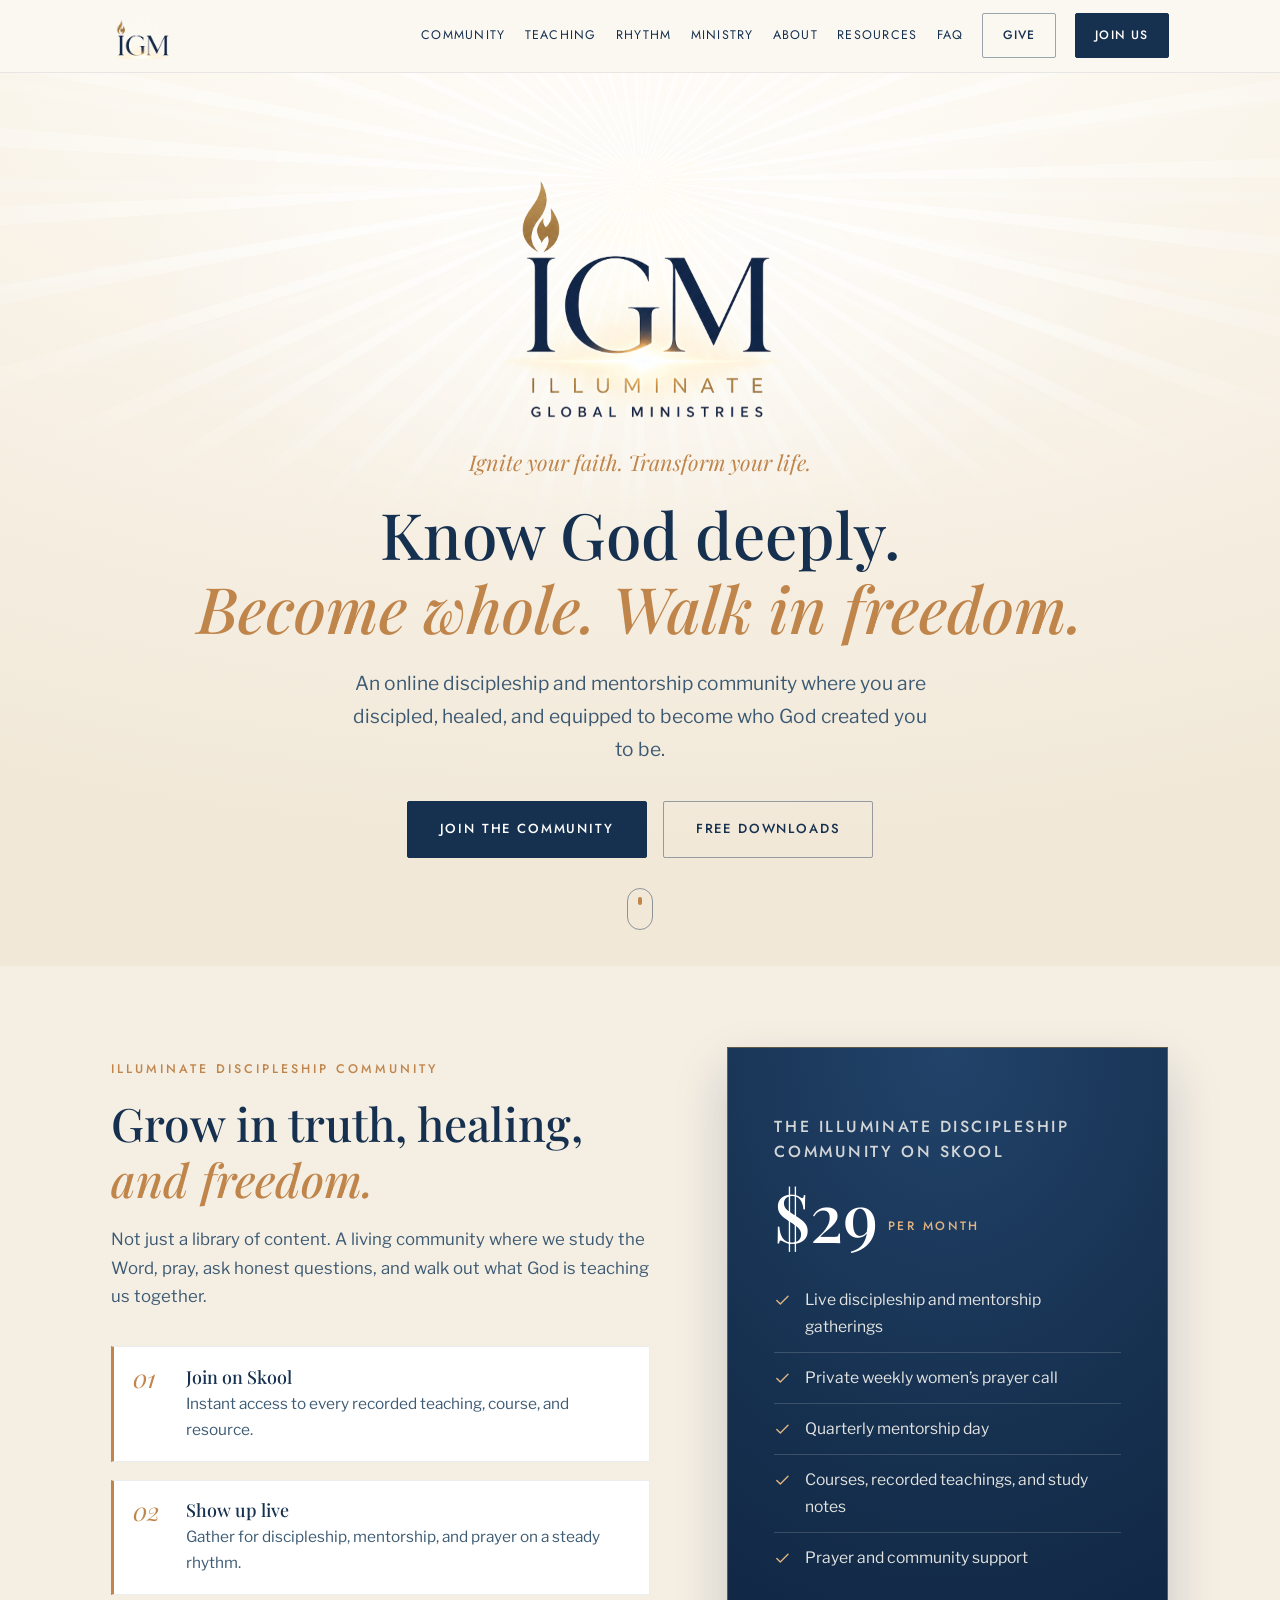
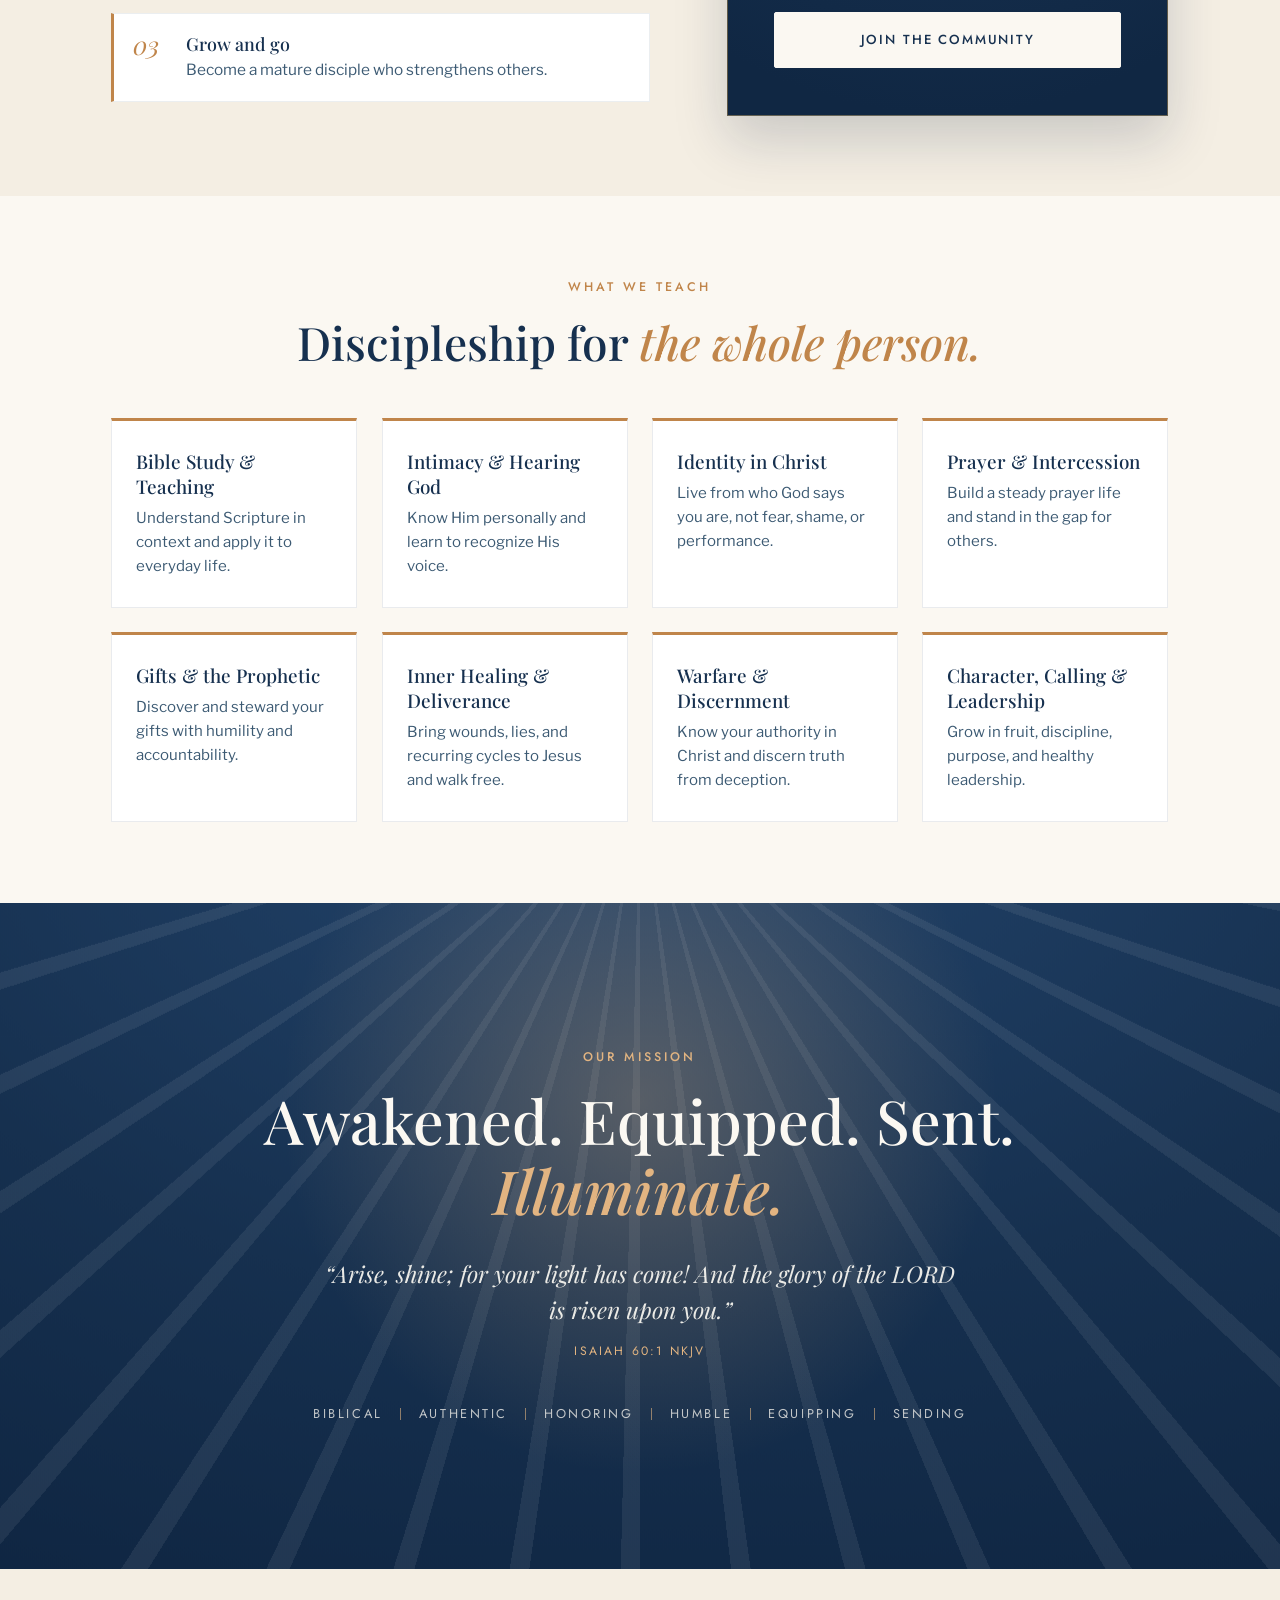
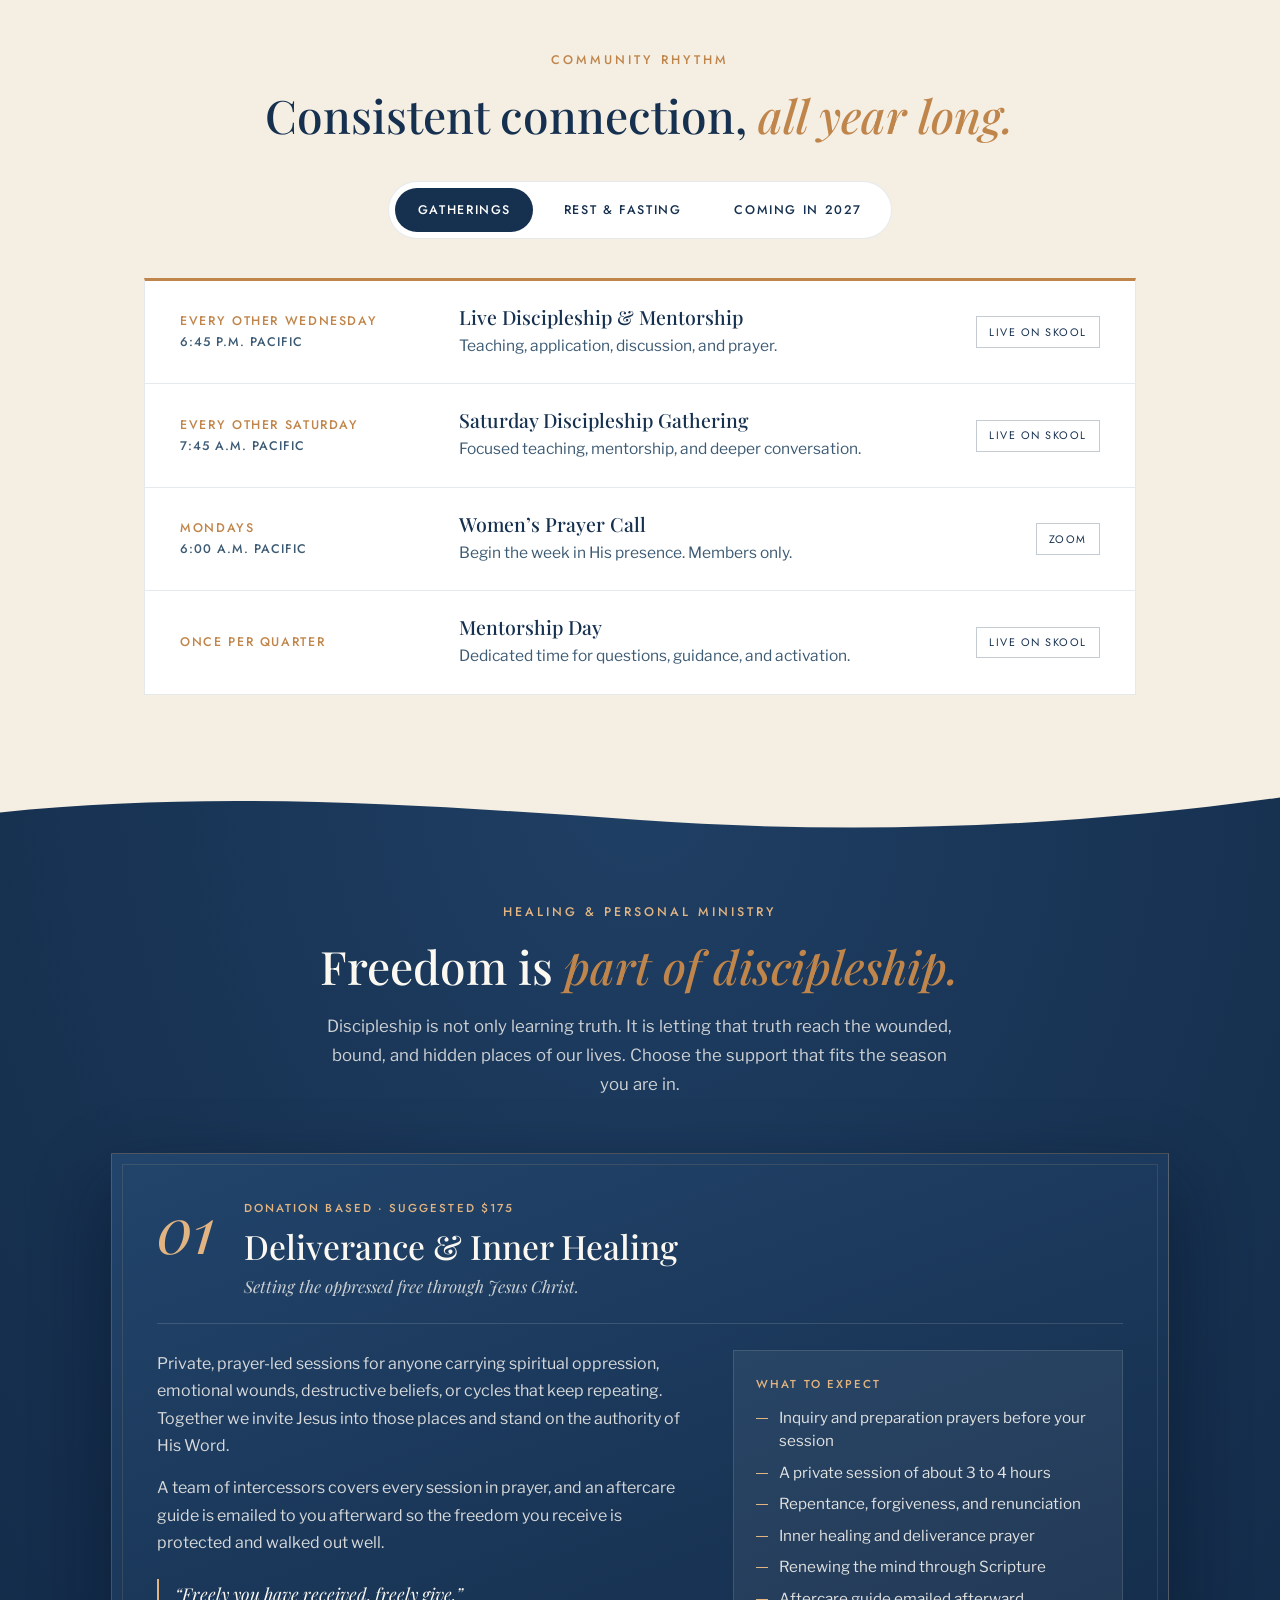
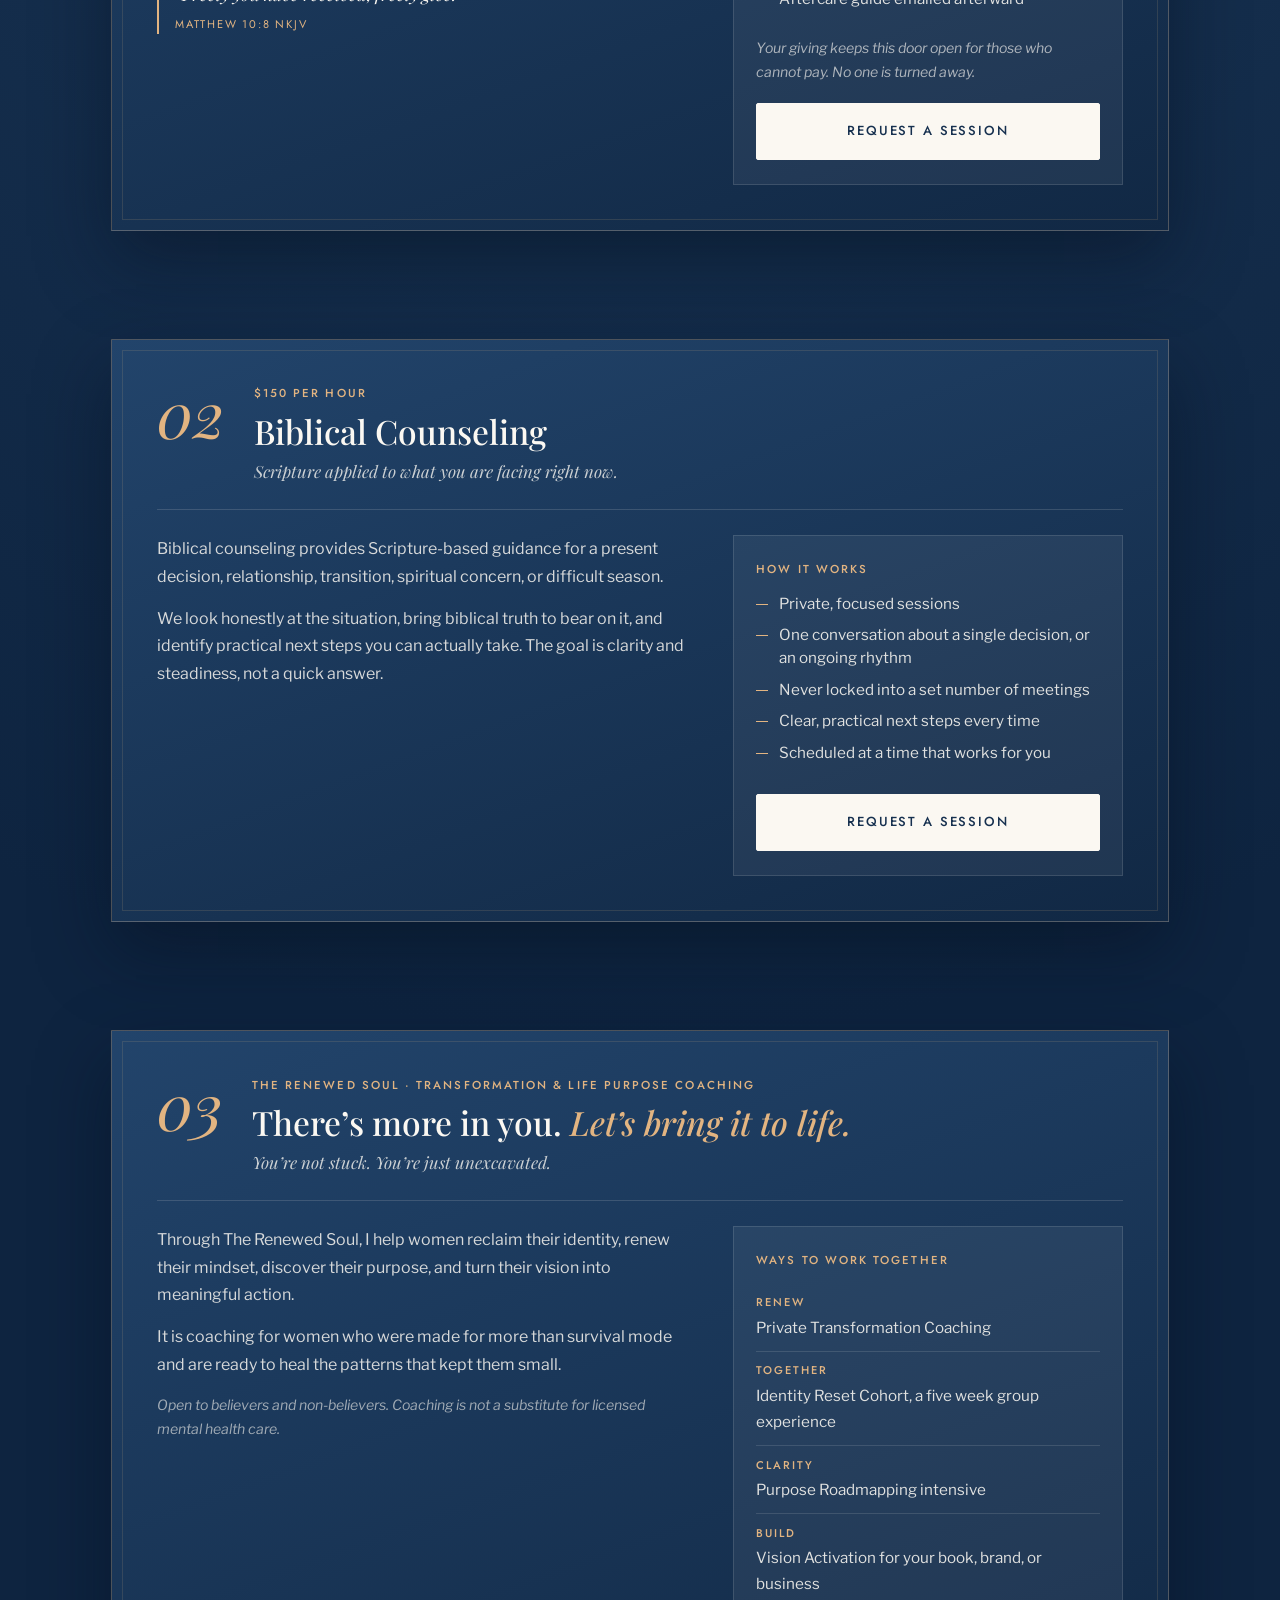
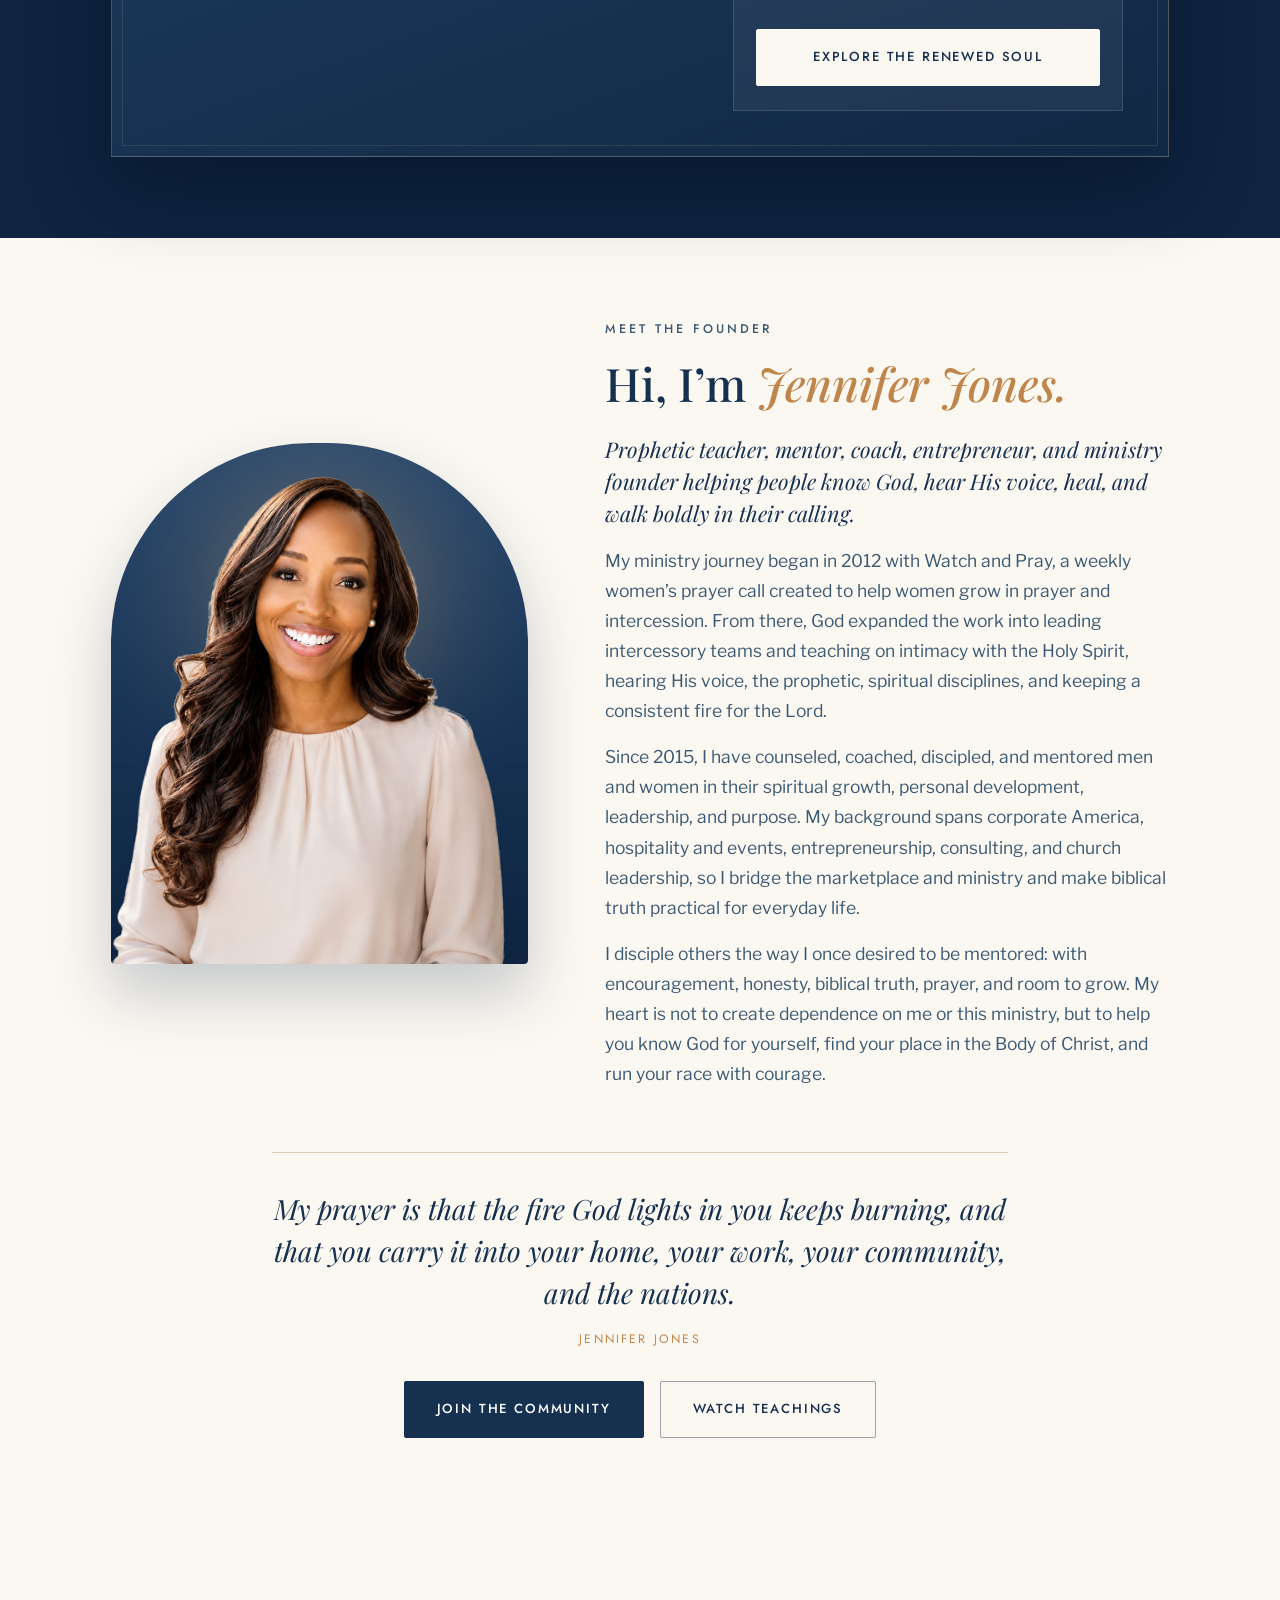
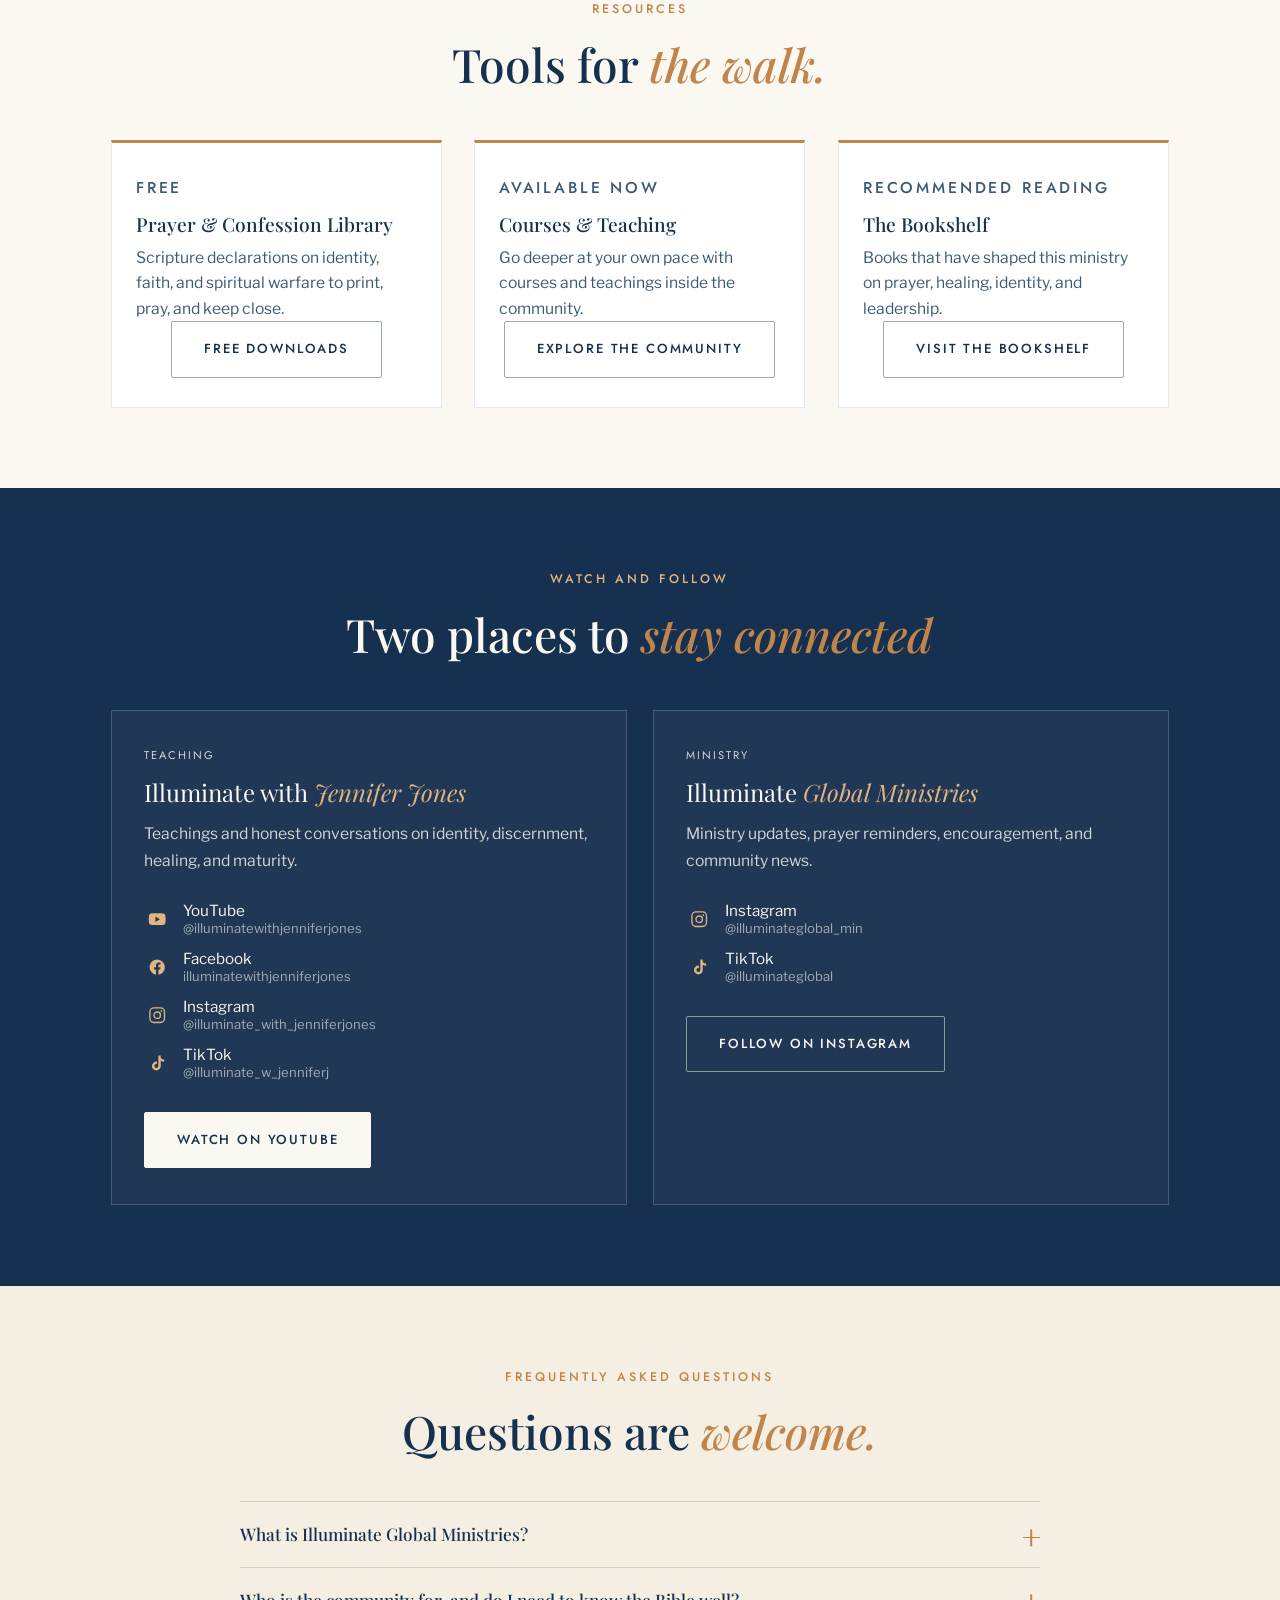
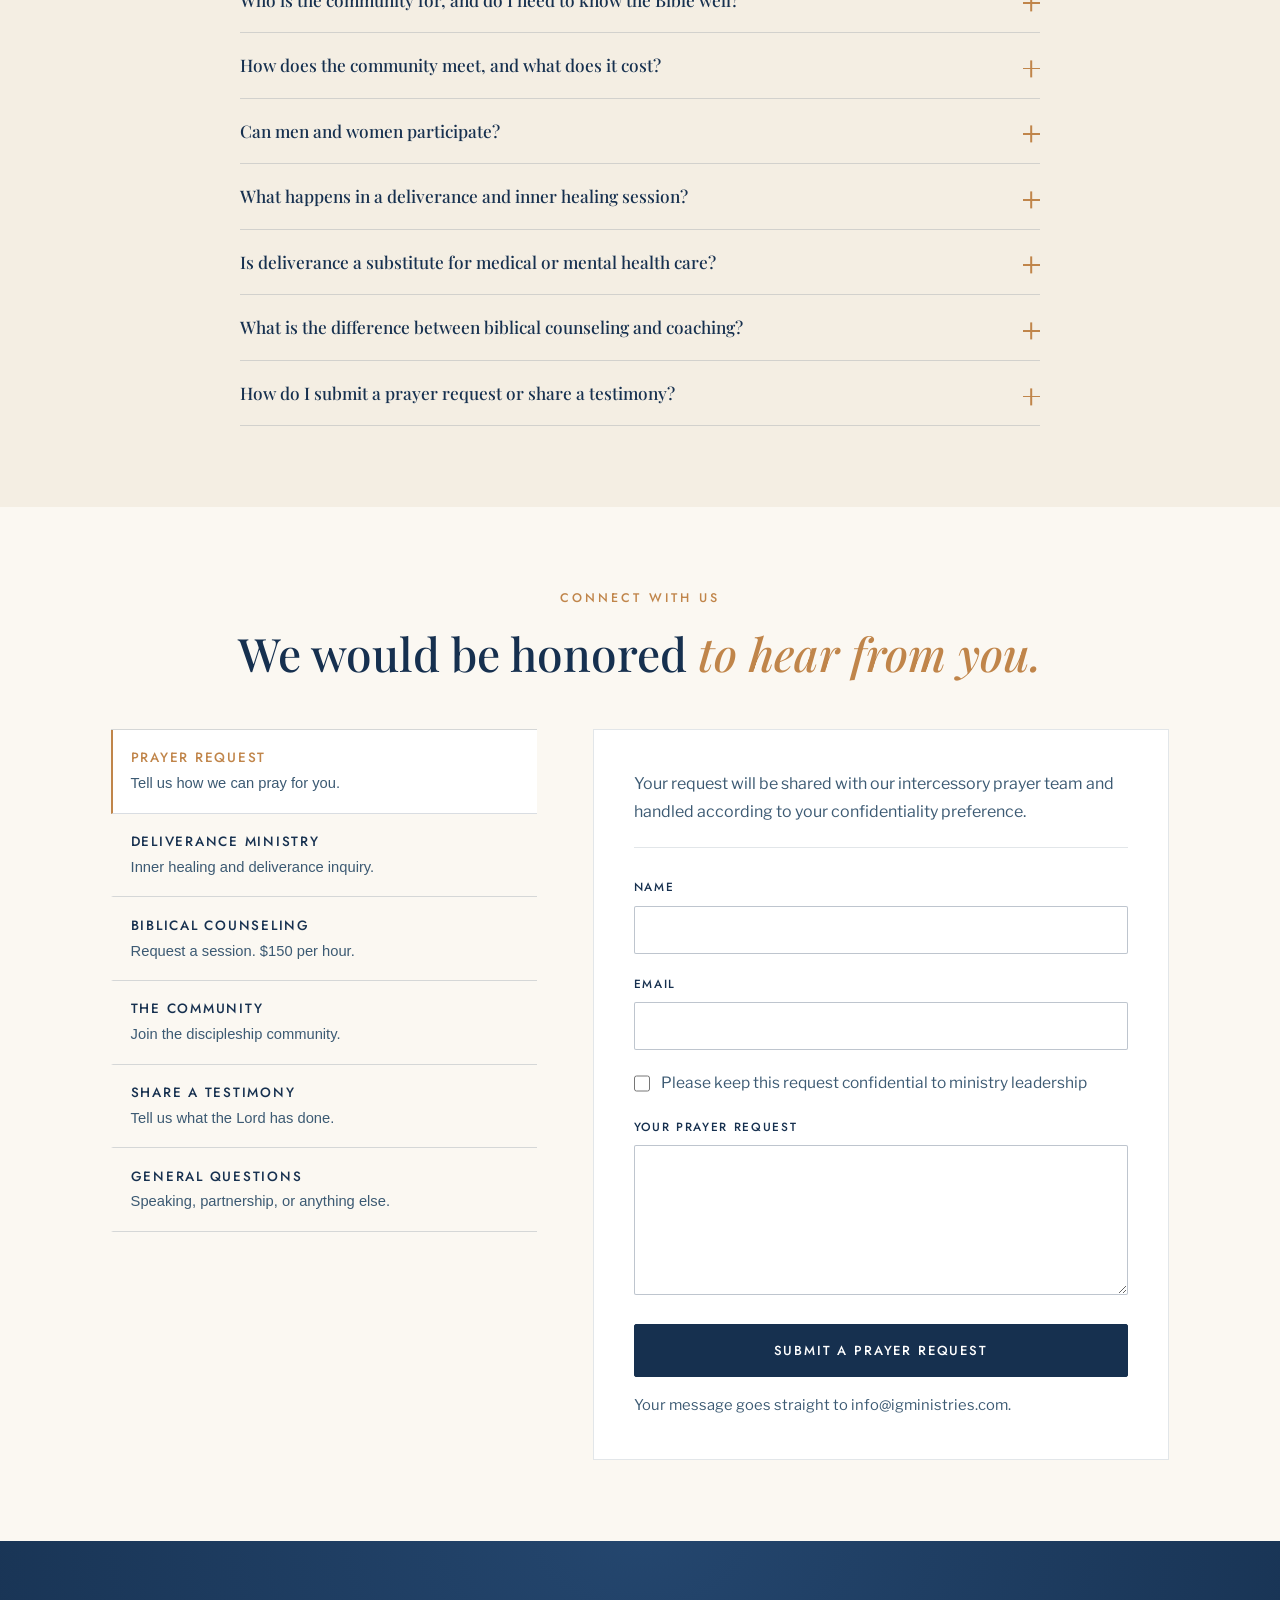
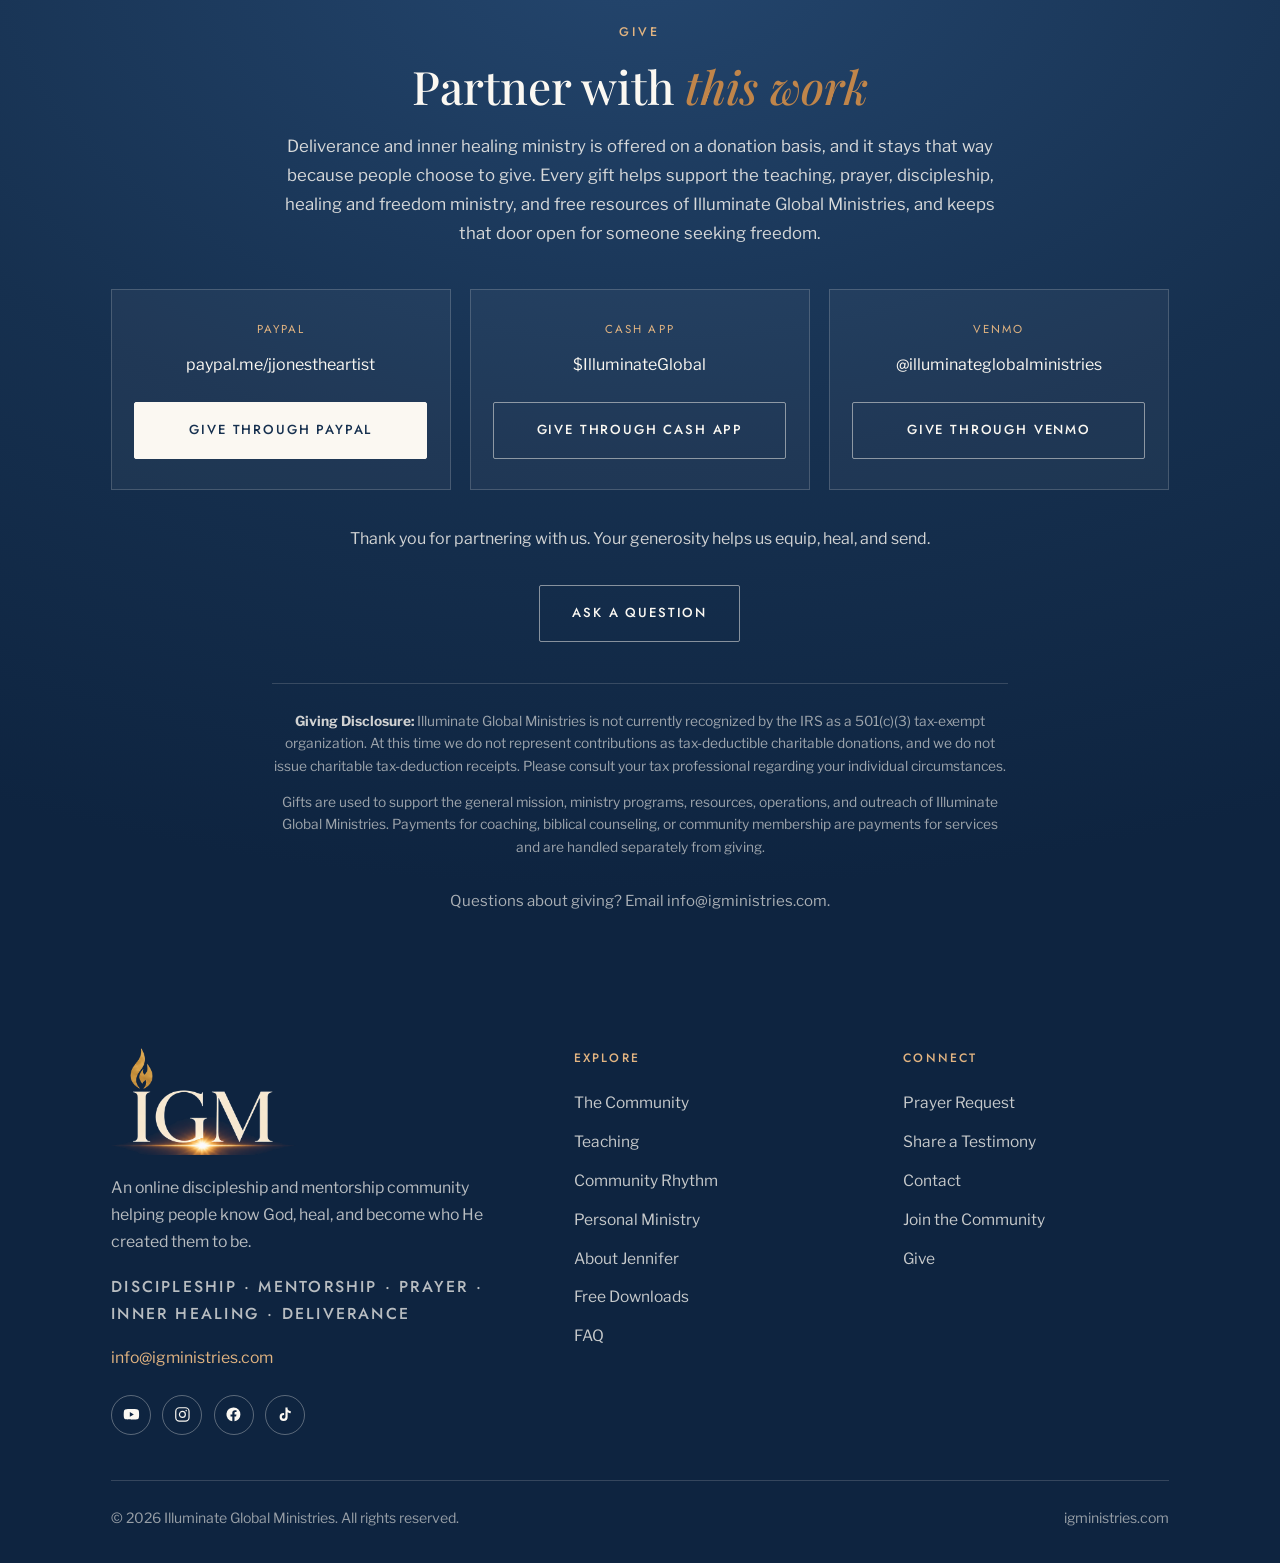
==== commit 5e250c5c: "Add files via upload" ====
--- a/index.html
+++ b/index.html
@@ -530,7 +530,7 @@
     <div class="founder-grid">
       <div class="founder-media">
         <figure class="portrait">
-          <img src="assets/jennifer.jpg" alt="Jennifer Jones, founder of Illuminate Global Ministries">
+          <img src="jennifer.jpg" alt="Jennifer Jones, founder of Illuminate Global Ministries">
         </figure>
       </div>
 
